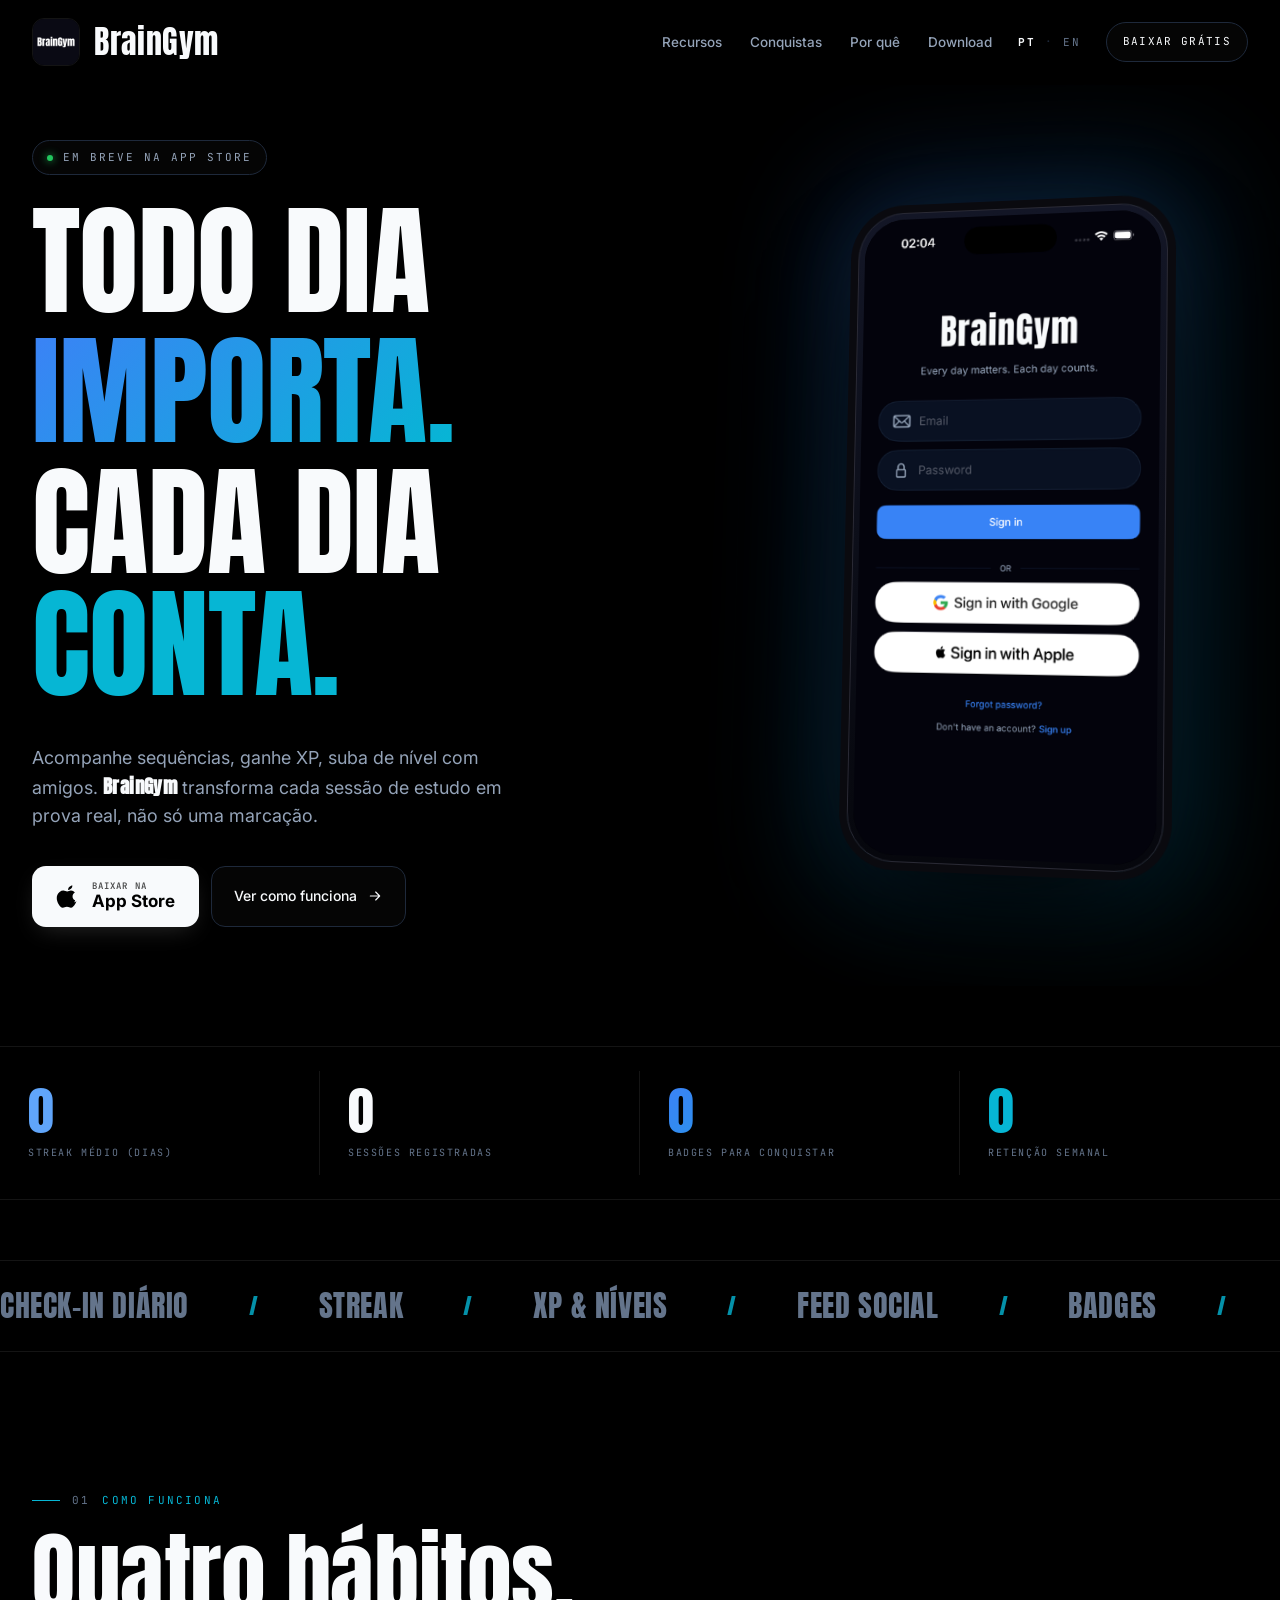
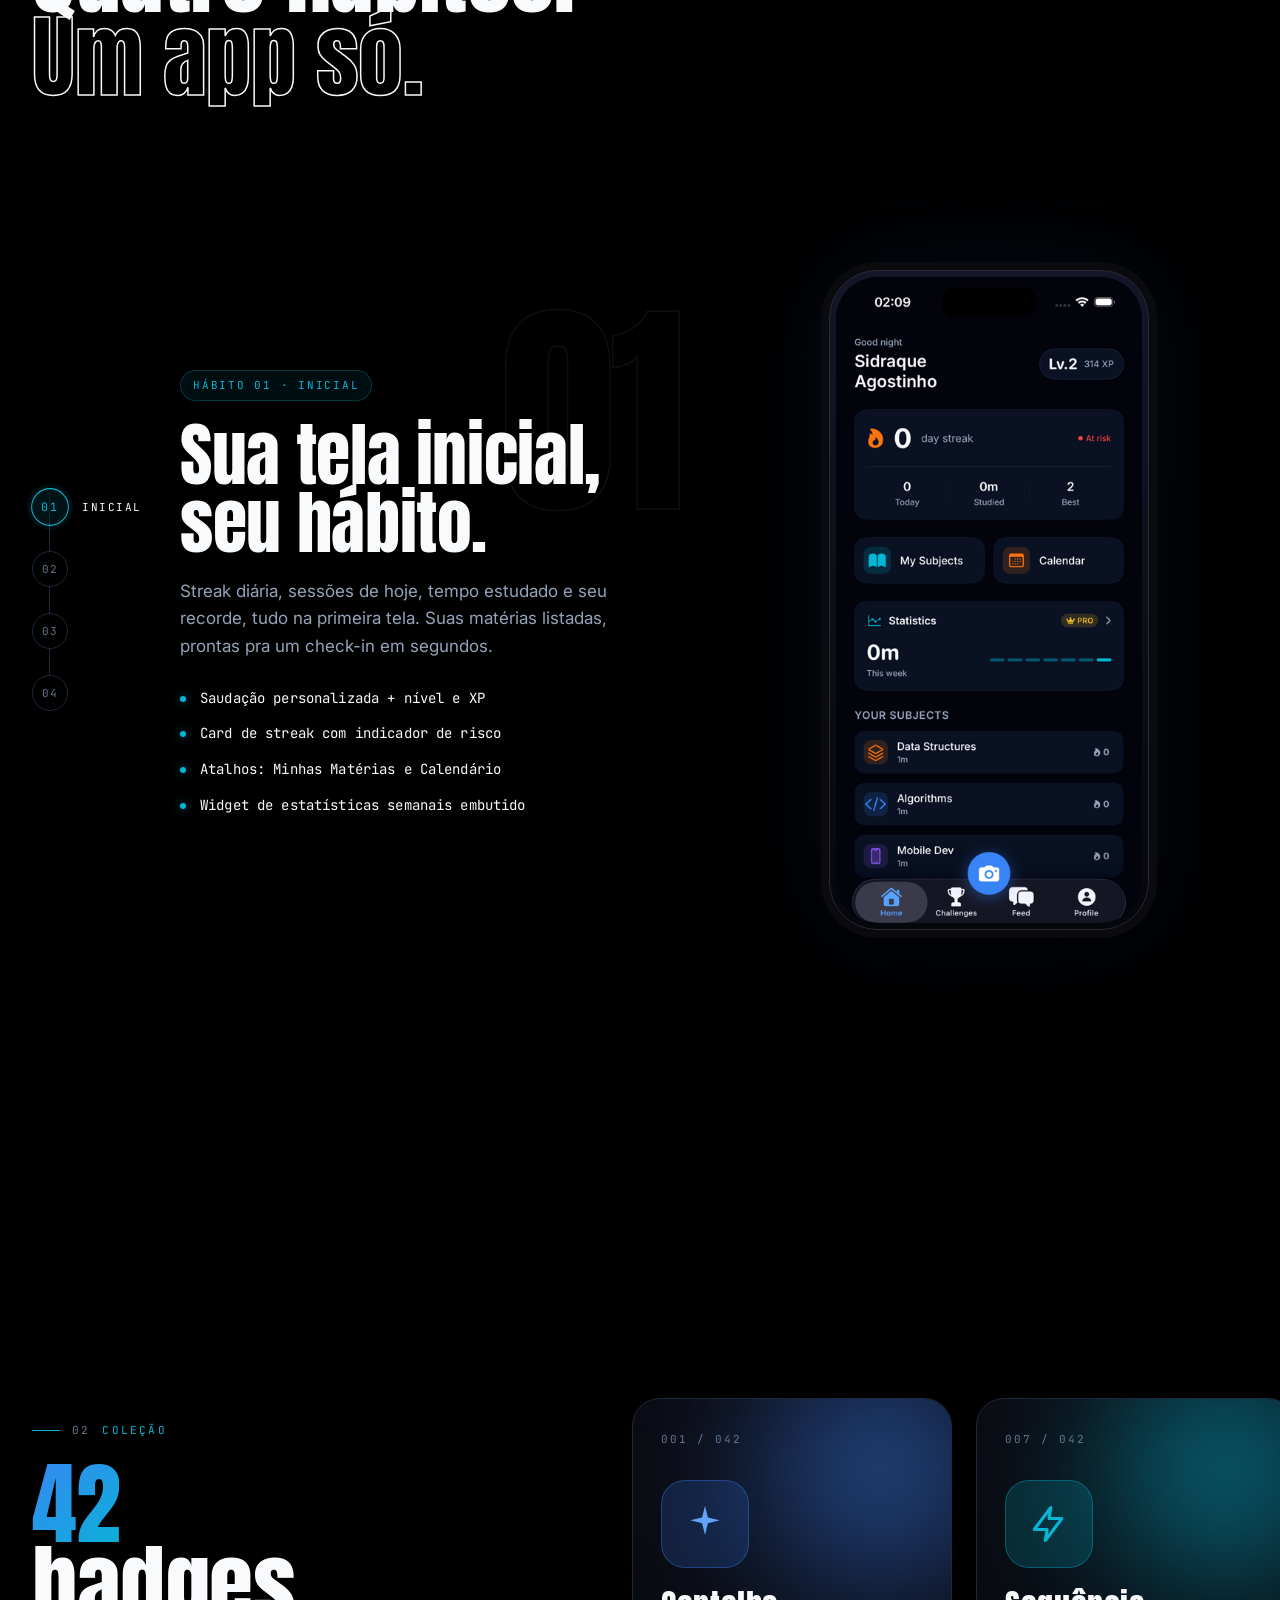
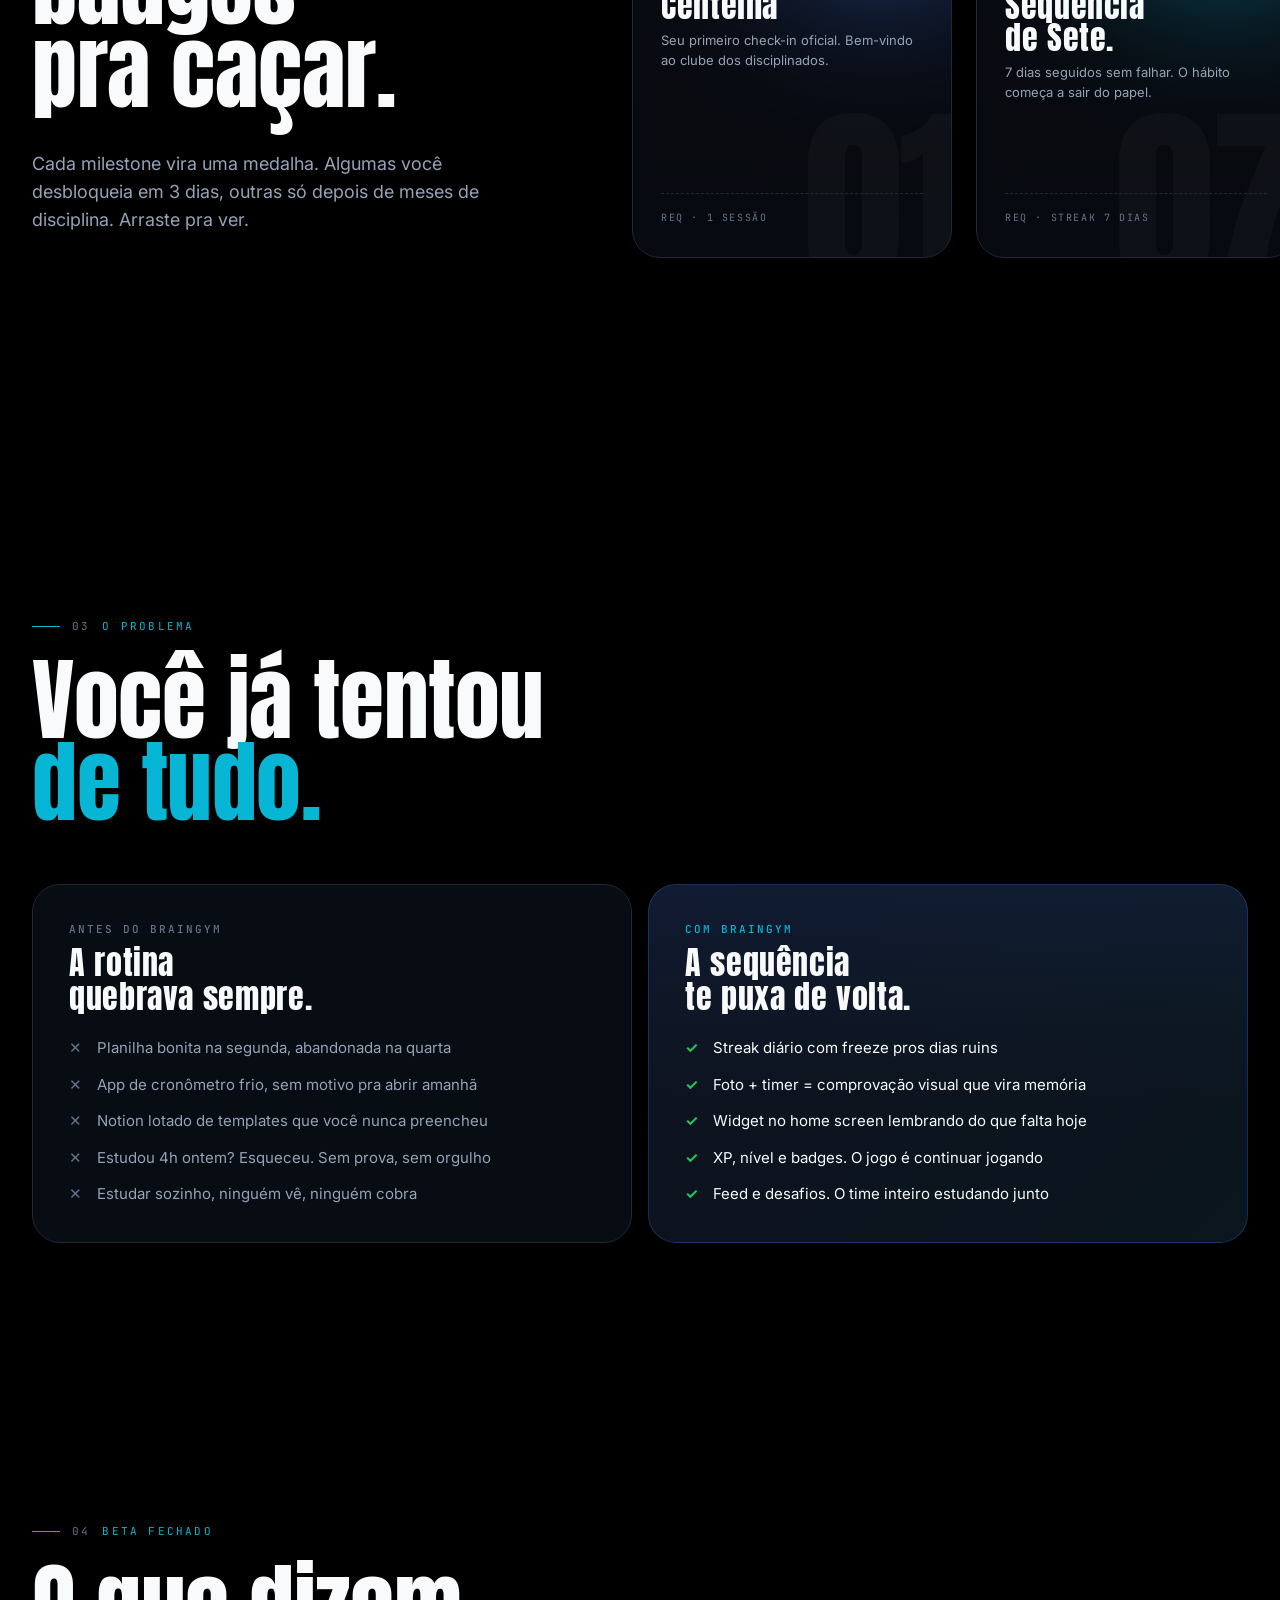
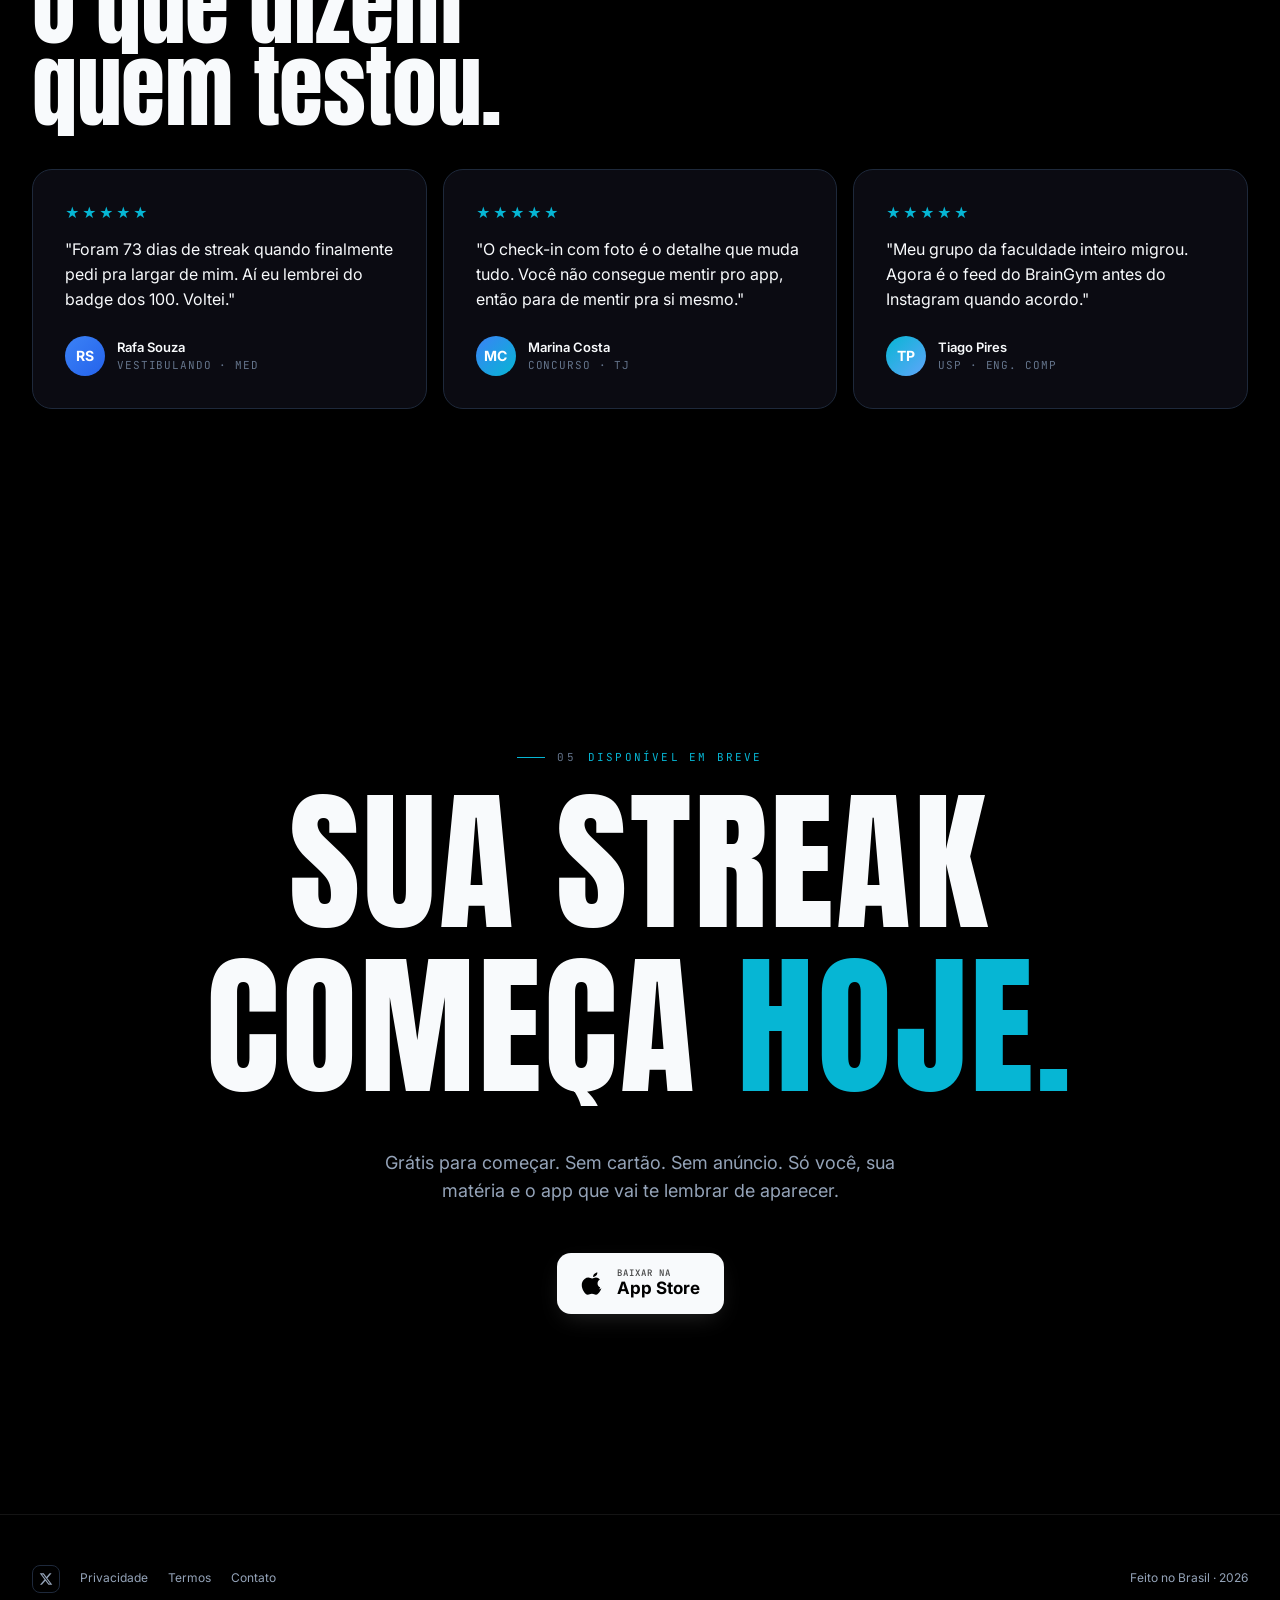
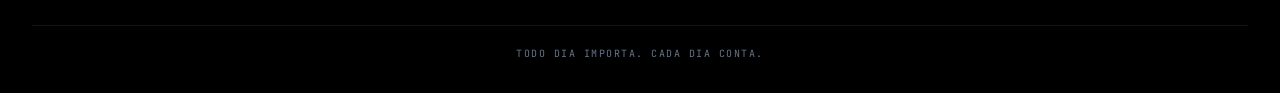
==== index.html @ defb6370 "first commit" ====
<!doctype html>
<html lang="pt-BR">
<head>
  <meta charset="utf-8" />
  <meta name="viewport" content="width=device-width, initial-scale=1, viewport-fit=cover" />
  <meta name="theme-color" content="#000000" />
  <title>BrainGym · Todo dia importa. Cada dia conta.</title>
  <meta name="description" content="Acompanhe sequências, ganhe XP, suba de nível com amigos. Check-in com foto, streaks diárias e badges. Disciplina que vira hábito." />

  <meta property="og:title" content="BrainGym · Todo dia importa. Cada dia conta." />
  <meta property="og:description" content="Acompanhe sequências, ganhe XP, suba de nível com amigos." />
  <meta property="og:type" content="website" />
  <meta property="og:image" content="assets/brand-logo.png" />
  <meta name="twitter:card" content="summary_large_image" />

  <link rel="icon" type="image/png" href="assets/brand-logo.png" />
  <link rel="preconnect" href="https://fonts.googleapis.com" />
  <link rel="preconnect" href="https://fonts.gstatic.com" crossorigin />
  <link href="https://fonts.googleapis.com/css2?family=Anton&family=Inter:wght@400;500;600;700&family=JetBrains+Mono:wght@400;500&display=swap" rel="stylesheet" />
  <link rel="stylesheet" href="styles.css?v=10" />
</head>
<body>
  <div class="scroll-progress" aria-hidden="true"></div>
  <div class="ambient" aria-hidden="true"></div>

  <!-- ============ ICON SPRITE ============ -->
  <svg width="0" height="0" style="position:absolute" aria-hidden="true">
    <defs>
      <symbol id="i-camera" viewBox="0 0 24 24"><path fill="none" stroke="currentColor" stroke-width="1.5" stroke-linecap="round" stroke-linejoin="round" d="M3 8a2 2 0 0 1 2-2h2.5l1.6-2h5.8l1.6 2H19a2 2 0 0 1 2 2v9a2 2 0 0 1-2 2H5a2 2 0 0 1-2-2V8Z"/><circle cx="12" cy="13" r="3.5" fill="none" stroke="currentColor" stroke-width="1.5"/></symbol>
      <symbol id="i-flame" viewBox="0 0 24 24"><path fill="currentColor" d="M13.5 2c.5 2.5 3 4.5 3 8a4.5 4.5 0 0 1-9 0c0-1.5.5-2.7 1.4-3.7.7-.8 1-1.9.4-3 1.9.5 2.7 1.7 2.7 3 .6-1.4 1-3 1.5-4.3z"/><path fill="currentColor" opacity=".55" d="M9 14a3 3 0 0 0 6 0c0-.6-.1-1.1-.3-1.6A6 6 0 0 1 18 16a6 6 0 0 1-12 0c0-1.3.4-2.5 1-3.4.4 1.6 1.7 2.8 3.3 3.2-.7-.5-1.3-1.4-1.3-2.4 0-1.5 1.5-2.5 3-2.5z"/></symbol>
      <symbol id="i-bolt" viewBox="0 0 24 24"><path fill="none" stroke="currentColor" stroke-width="1.7" stroke-linejoin="round" d="m13 3-9 12h7l-1 6 9-12h-7l1-6Z"/></symbol>
      <symbol id="i-medal" viewBox="0 0 24 24"><path fill="none" stroke="currentColor" stroke-width="1.5" stroke-linejoin="round" d="m8 3 4 7 4-7"/><path fill="none" stroke="currentColor" stroke-width="1.5" stroke-linejoin="round" d="M6 3h4l2 4 2-4h4"/><circle cx="12" cy="16" r="5" fill="none" stroke="currentColor" stroke-width="1.5"/></symbol>
      <symbol id="i-chart" viewBox="0 0 24 24"><path fill="none" stroke="currentColor" stroke-width="1.5" stroke-linecap="round" d="M4 20h16M6 16V9m5 7V5m5 11v-9"/></symbol>
      <symbol id="i-users" viewBox="0 0 24 24"><circle cx="9" cy="9" r="3.5" fill="none" stroke="currentColor" stroke-width="1.5"/><path fill="none" stroke="currentColor" stroke-width="1.5" stroke-linecap="round" d="M3 19c.8-3 3.2-4.5 6-4.5s5.2 1.5 6 4.5"/><circle cx="17" cy="7" r="2.5" fill="none" stroke="currentColor" stroke-width="1.5"/><path fill="none" stroke="currentColor" stroke-width="1.5" stroke-linecap="round" d="M16 13c2 0 4 1 5 3"/></symbol>
      <symbol id="i-apple" viewBox="0 0 24 24"><path fill="currentColor" d="M16.4 1.4c0 1.1-.5 2.3-1.2 3.1-.8.9-2.1 1.5-3.1 1.4-.1-1.1.4-2.3 1.1-3 .8-.9 2.2-1.5 3.2-1.5zM20.5 17.3c-.6 1.3-.8 1.8-1.5 3-1 1.5-2.4 3.5-4.1 3.5-1.5 0-1.9-1-4-1-2.1 0-2.5 1-4.1 1-1.7 0-3-1.7-4-3.3-2.7-4.4-3-9.7.8-12.6 1.2-.9 2.5-1.4 3.8-1.4 1.5 0 2.5 1 3.8 1 1.3 0 2-1 3.8-1 1.4 0 2.9.8 3.9 2.1-3.4 1.9-2.9 6.8.2 7.6-.4 1.2-.6 1.7-.9 2.4z"/></symbol>
      <symbol id="i-x" viewBox="0 0 24 24"><path fill="currentColor" d="M18.244 2.25h3.308l-7.227 8.26 8.502 11.24H16.17l-5.214-6.817L4.99 21.75H1.68l7.73-8.835L1.254 2.25H8.08l4.713 6.231zm-1.161 17.52h1.833L7.084 4.126H5.117z"/></symbol>
      <symbol id="i-pause" viewBox="0 0 24 24"><path fill="currentColor" d="M9 4h-3v16h3zm9 0h-3v16h3z"/></symbol>
      <symbol id="i-note" viewBox="0 0 24 24"><path fill="none" stroke="currentColor" stroke-width="1.5" stroke-linejoin="round" stroke-linecap="round" d="M5 4h11l3 3v13H5z"/><path fill="none" stroke="currentColor" stroke-width="1.5" stroke-linecap="round" d="M9 12h6M9 16h6"/></symbol>
      <symbol id="i-signal" viewBox="0 0 14 10"><path fill="currentColor" d="M1 9h2V5H1v4zm4 0h2V3H5v6zm4 0h2V1H9v8z"/></symbol>
      <symbol id="i-wifi" viewBox="0 0 14 10"><path fill="currentColor" d="M7 1C4 1 1 3 0 5c1 2 4 4 7 4s6-2 7-4c-1-2-4-4-7-4z"/></symbol>
      <symbol id="i-battery" viewBox="0 0 22 10"><rect x="0.5" y="0.5" width="18" height="9" rx="2" fill="none" stroke="currentColor" stroke-width="1"/><rect x="2" y="2" width="14" height="6" rx="1" fill="currentColor"/><rect x="19.5" y="3" width="2" height="4" rx="1" fill="currentColor"/></symbol>
      <symbol id="i-target" viewBox="0 0 24 24"><circle cx="12" cy="12" r="9" fill="none" stroke="currentColor" stroke-width="1.7"/><circle cx="12" cy="12" r="5" fill="none" stroke="currentColor" stroke-width="1.7"/><circle cx="12" cy="12" r="1.6" fill="currentColor"/></symbol>
      <symbol id="i-wave" viewBox="0 0 24 24"><path fill="none" stroke="currentColor" stroke-width="1.7" stroke-linecap="round" d="M2 9c2 0 3-2 5-2s3 2 5 2 3-2 5-2 3 2 5 2"/><path fill="none" stroke="currentColor" stroke-width="1.7" stroke-linecap="round" opacity=".6" d="M2 14c2 0 3-2 5-2s3 2 5 2 3-2 5-2 3 2 5 2"/><path fill="none" stroke="currentColor" stroke-width="1.7" stroke-linecap="round" opacity=".3" d="M2 19c2 0 3-2 5-2s3 2 5 2 3-2 5-2 3 2 5 2"/></symbol>
      <symbol id="i-sprout" viewBox="0 0 24 24"><path fill="none" stroke="currentColor" stroke-width="1.7" stroke-linecap="round" stroke-linejoin="round" d="M12 21V11"/><path fill="none" stroke="currentColor" stroke-width="1.7" stroke-linejoin="round" d="M12 11c0-3.5 3-6 6-6 0 3.5-2.5 6-6 6z"/><path fill="none" stroke="currentColor" stroke-width="1.7" stroke-linejoin="round" d="M12 14c0-3-2.5-5-5-5 0 3 2 5 5 5z"/></symbol>
      <symbol id="i-crown" viewBox="0 0 24 24"><path fill="none" stroke="currentColor" stroke-width="1.7" stroke-linejoin="round" d="M3 8l3.5 3L9 5l3 6 3-6 2.5 6L21 8l-2 11H5z"/></symbol>
      <symbol id="i-skull" viewBox="0 0 24 24"><path fill="none" stroke="currentColor" stroke-width="1.7" stroke-linejoin="round" stroke-linecap="round" d="M5 11a7 7 0 0 1 14 0v4l-2 2v3h-3v-2h-4v2H7v-3l-2-2v-4z"/><circle cx="9" cy="12" r="1.4" fill="currentColor"/><circle cx="15" cy="12" r="1.4" fill="currentColor"/></symbol>
      <symbol id="i-spark" viewBox="0 0 24 24"><path fill="currentColor" d="M12 2l1.6 6.4L20 10l-6.4 1.6L12 18l-1.6-6.4L4 10l6.4-1.6z"/></symbol>
      <symbol id="i-clap" viewBox="0 0 24 24"><path fill="none" stroke="currentColor" stroke-width="1.5" stroke-linecap="round" stroke-linejoin="round" d="M9 13V7a1.5 1.5 0 0 1 3 0v5"/><path fill="none" stroke="currentColor" stroke-width="1.5" stroke-linecap="round" stroke-linejoin="round" d="M12 12V5a1.5 1.5 0 0 1 3 0v7"/><path fill="none" stroke="currentColor" stroke-width="1.5" stroke-linecap="round" stroke-linejoin="round" d="M15 12V6a1.5 1.5 0 0 1 3 0v8c0 4-3 7-6 7s-6-2-6-6V9a1.5 1.5 0 0 1 3 0v3"/></symbol>
      <symbol id="i-muscle" viewBox="0 0 24 24"><path fill="none" stroke="currentColor" stroke-width="1.5" stroke-linecap="round" stroke-linejoin="round" d="M4 14c0-3 2-5 5-5h6c2 0 4 1.5 4 4 0 3-2 5-6 5H8a4 4 0 0 1-4-4z"/><path fill="none" stroke="currentColor" stroke-width="1.5" stroke-linecap="round" d="M14 9V6a3 3 0 0 0-6 0v3"/></symbol>
      <symbol id="i-book" viewBox="0 0 24 24"><path fill="none" stroke="currentColor" stroke-width="1.5" stroke-linejoin="round" d="M4 4h7c1.5 0 3 .8 3 2v14c0-1.2-1.5-2-3-2H4z"/><path fill="none" stroke="currentColor" stroke-width="1.5" stroke-linejoin="round" d="M20 4h-7c-1.5 0-3 .8-3 2v14c0-1.2 1.5-2 3-2h7z"/></symbol>
      <symbol id="i-arrow" viewBox="0 0 24 24"><path fill="none" stroke="currentColor" stroke-width="1.7" stroke-linecap="round" stroke-linejoin="round" d="M5 12h14m-6-6 6 6-6 6"/></symbol>
    </defs>
  </svg>

  <!-- ============ NAV ============ -->
  <header class="nav" data-nav>
    <a class="nav__brand" href="#top">
      <img src="assets/brand-logo.png" alt="BrainGym" />
      <span class="wordmark">BrainGym</span>
    </a>
    <nav class="nav__links">
      <a href="#features" data-i18n="nav.features">Recursos</a>
      <a href="#badges" data-i18n="nav.badges">Conquistas</a>
      <a href="#compare" data-i18n="nav.why">Por quê</a>
      <a href="#download" data-i18n="nav.download">Download</a>
    </nav>
    <div class="lang-toggle" role="group" aria-label="Idioma">
      <button type="button" data-lang="pt" class="is-active">PT</button>
      <span aria-hidden="true">·</span>
      <button type="button" data-lang="en">EN</button>
    </div>
    <a class="nav__cta" href="#download" data-i18n="nav.cta">Baixar grátis</a>
  </header>

  <main id="top">
    <!-- ============ HERO ============ -->
    <section class="hero">
      <div class="hero__grid"></div>
      <div class="hero__glow"></div>
      <div class="hero__glow hero__glow--cyan"></div>
      <div class="hero__glow hero__glow--accent"></div>

      <div class="hero__inner">
        <div class="hero__copy">
          <div class="eyebrow fade-up">
            <span class="live-dot"></span>
            <span data-i18n="hero.eyebrow">Em breve na App Store</span>
          </div>

          <h1 class="hero__title wordmark">
            <span class="line"><span data-text data-i18n="hero.title.l1">TODO DIA</span></span>
            <span class="line"><span data-text data-i18n="hero.title.l2"><span class="grad">IMPORTA.</span></span></span>
            <span class="line"><span data-text data-i18n="hero.title.l3">CADA DIA <span class="cyan">CONTA.</span></span></span>
          </h1>

          <p class="hero__tagline fade-up" data-i18n="hero.tagline">
            Acompanhe sequências, ganhe XP, suba de nível com amigos. <strong class="wordmark wordmark--inline">BrainGym</strong> transforma cada sessão de estudo em prova real, não só uma marcação.
          </p>

          <div class="hero__ctas fade-up">
            <a href="#download" class="btn-store">
              <svg class="apple"><use href="#i-apple"/></svg>
              <span class="label"><small data-i18n="hero.cta.small">Baixar na</small><span>App Store</span></span>
            </a>
            <a href="#features" class="btn-ghost">
              <span data-i18n="hero.cta.ghost">Ver como funciona</span>
              <svg width="16" height="16"><use href="#i-arrow"/></svg>
            </a>
          </div>
        </div>

        <div class="hero__visual" aria-hidden="true">
          <div class="hero__phone-wrap">
            <div class="phone phone--real">
              <div class="phone__screen">
                <img src="assets/screens/login.png" alt="BrainGym · tela de boas-vindas com slogan oficial" />
              </div>
            </div>
          </div>
        </div>
      </div>
    </section>

    <div class="hero__stats">
      <div class="stat fade-up">
        <div class="stat-num primary" data-count="287">0</div>
        <div class="stat-label" data-i18n="stat.streak">Streak médio (dias)</div>
      </div>
      <div class="stat fade-up">
        <div class="stat-num" data-count="12000">0</div>
        <div class="stat-label" data-i18n="stat.sessions">Sessões registradas</div>
      </div>
      <div class="stat fade-up">
        <div class="stat-num grad" data-count="42">0</div>
        <div class="stat-label" data-i18n="stat.badges">Badges para conquistar</div>
      </div>
      <div class="stat fade-up">
        <div class="stat-num cyan" data-count="98" data-suffix="%">0</div>
        <div class="stat-label" data-i18n="stat.retention">Retenção semanal</div>
      </div>
    </div>

    <!-- ============ MARQUEE ============ -->
    <div class="marquee" aria-hidden="true">
      <div class="marquee__track" id="marquee">
        <div class="marquee__item wordmark" data-i18n="marquee">CHECK-IN DIÁRIO <span class="sep">/</span> STREAK <span class="sep">/</span> XP &amp; NÍVEIS <span class="sep">/</span> FEED SOCIAL <span class="sep">/</span> BADGES <span class="sep">/</span> WIDGETS <span class="sep">/</span> CHECK-IN DIÁRIO <span class="sep">/</span> STREAK <span class="sep">/</span></div>
        <div class="marquee__item wordmark" data-i18n="marquee">CHECK-IN DIÁRIO <span class="sep">/</span> STREAK <span class="sep">/</span> XP &amp; NÍVEIS <span class="sep">/</span> FEED SOCIAL <span class="sep">/</span> BADGES <span class="sep">/</span> WIDGETS <span class="sep">/</span> CHECK-IN DIÁRIO <span class="sep">/</span> STREAK <span class="sep">/</span></div>
      </div>
    </div>

    <!-- ============ FEATURES (PINNED) ============ -->
    <section class="section pinned" id="features">
      <div class="section__eyebrow"><span class="num">01</span> <span data-i18n="features.eyebrow">Como funciona</span></div>
      <h2 class="section__title wordmark" data-i18n="features.title">
        Quatro hábitos.<br>
        <span class="outline">Um app só.</span>
      </h2>

      <div class="pinned__wrap" id="pinnedWrap">

        <!-- RAIL: vertical progress nav (clickable) -->
        <nav class="pinned__rail" id="pinnedRail" aria-label="Navegação dos hábitos">
          <button type="button" class="pinned__rail-item is-active" data-target="0">
            <span class="num">01</span>
            <span class="label" data-i18n="rail.01">Inicial</span>
          </button>
          <button type="button" class="pinned__rail-item" data-target="1">
            <span class="num">02</span>
            <span class="label" data-i18n="rail.02">Desafios</span>
          </button>
          <button type="button" class="pinned__rail-item" data-target="2">
            <span class="num">03</span>
            <span class="label" data-i18n="rail.03">Feed</span>
          </button>
          <button type="button" class="pinned__rail-item" data-target="3">
            <span class="num">04</span>
            <span class="label" data-i18n="rail.04">Stats</span>
          </button>
        </nav>

        <!-- COPY -->
        <div class="pinned__copy" id="pinnedCopy">
          <div class="pinned__feat is-active" data-idx="0">
            <div class="pinned__bignum wordmark" aria-hidden="true">01</div>
            <div class="pinned__pill" data-i18n="feat.01.pill">Hábito 01 · Inicial</div>
            <h3 class="pinned__title wordmark" data-i18n="feat.01.title">Sua tela inicial,<br>seu hábito.</h3>
            <p class="pinned__desc" data-i18n="feat.01.desc">Streak diária, sessões de hoje, tempo estudado e seu recorde, tudo na primeira tela. Suas matérias listadas, prontas pra um check-in em segundos.</p>
            <ul class="pinned__list">
              <li data-i18n="feat.01.b1">Saudação personalizada + nível e XP</li>
              <li data-i18n="feat.01.b2">Card de streak com indicador de risco</li>
              <li data-i18n="feat.01.b3">Atalhos: Minhas Matérias e Calendário</li>
              <li data-i18n="feat.01.b4">Widget de estatísticas semanais embutido</li>
            </ul>
          </div>

          <div class="pinned__feat" data-idx="1">
            <div class="pinned__bignum wordmark" aria-hidden="true">02</div>
            <div class="pinned__pill" data-i18n="feat.02.pill">Hábito 02 · Desafios</div>
            <h3 class="pinned__title wordmark" data-i18n="feat.02.title">Desafios<br>em grupo.</h3>
            <p class="pinned__desc" data-i18n="feat.02.desc">Crie um desafio, escolha matérias, define datas e modo de ranking. Convide amigos e veja quem aparece. Disciplina vira competição saudável.</p>
            <ul class="pinned__list">
              <li data-i18n="feat.02.b1">Período personalizado: semana, mês, sprint</li>
              <li data-i18n="feat.02.b2">Ranking por check-ins, tempo ou XP</li>
              <li data-i18n="feat.02.b3">Meta semanal por participante</li>
              <li data-i18n="feat.02.b4">Acompanhamento ao vivo do leaderboard</li>
            </ul>
          </div>

          <div class="pinned__feat" data-idx="2">
            <div class="pinned__bignum wordmark" aria-hidden="true">03</div>
            <div class="pinned__pill" data-i18n="feat.03.pill">Hábito 03 · Feed</div>
            <h3 class="pinned__title wordmark" data-i18n="feat.03.title">Feed que<br>te puxa pra cima.</h3>
            <p class="pinned__desc" data-i18n="feat.03.desc">Cada sessão dos amigos vira um post. Reaja, comente, comemore. Ver outras pessoas estudando é o empurrão que faltava pra você abrir o app de novo.</p>
            <ul class="pinned__list">
              <li data-i18n="feat.03.b1">Timeline cronológica de check-ins</li>
              <li data-i18n="feat.03.b2">Reações rápidas em cada post</li>
              <li data-i18n="feat.03.b3">Foto de prova + matéria + tempo de sessão</li>
              <li data-i18n="feat.03.b4">Filtros: hoje, amigos, todos</li>
            </ul>
          </div>

          <div class="pinned__feat" data-idx="3">
            <div class="pinned__bignum wordmark" aria-hidden="true">04</div>
            <div class="pinned__pill" data-i18n="feat.04.pill">Hábito 04 · Stats</div>
            <h3 class="pinned__title wordmark" data-i18n="feat.04.title">Stats que<br>importam.</h3>
            <p class="pinned__desc" data-i18n="feat.04.desc">Total de sessões, tempo acumulado, sessão média e melhor streak. Atividade semanal em barras, breakdown por matéria, evolução mensal. Dados honestos pra ajustar a rota.</p>
            <ul class="pinned__list">
              <li data-i18n="feat.04.b1">4 cards de métrica no topo</li>
              <li data-i18n="feat.04.b2">Atividade semanal navegável</li>
              <li data-i18n="feat.04.b3">Breakdown por matéria com %</li>
              <li data-i18n="feat.04.b4">Tendência mensal com gráfico de linha</li>
            </ul>
          </div>
        </div>

        <!-- PHONES -->
        <div class="phone-stack" id="phoneStack">

          <!-- 1: STREAK / HOME (real screenshot) -->
          <div class="phone phone--abs phone--real is-active" data-idx="0">
            <div class="phone__screen">
              <img src="assets/screens/home.png" alt="BrainGym · tela inicial com streak e matérias" />
            </div>
          </div>

          <!-- 2: CHALLENGES (real screenshot) -->
          <div class="phone phone--abs phone--real" data-idx="1">
            <div class="phone__screen">
              <img src="assets/screens/challenges.png" alt="BrainGym · criação de desafio em grupo" />
            </div>
          </div>

          <!-- 3: FEED (real screenshot) -->
          <div class="phone phone--abs phone--real" data-idx="2">
            <div class="phone__screen">
              <img src="assets/screens/feed.png" alt="BrainGym · feed social com check-ins dos amigos" />
            </div>
          </div>

          <!-- 4: STATS (real screenshot) -->
          <div class="phone phone--abs phone--real" data-idx="3">
            <div class="phone__screen">
              <img src="assets/screens/stats.png" alt="BrainGym · estatísticas com atividade semanal e breakdown" />
            </div>
          </div>

        </div>
      </div>
    </section>

    <!-- ============ HORIZONTAL: BADGES ============ -->
    <section class="badges" id="badges">
      <div class="badges__track" id="badgesTrack">

        <div class="badges__intro">
          <div class="section__eyebrow"><span class="num">02</span> <span data-i18n="badges.eyebrow">Coleção</span></div>
          <h2 class="section__title wordmark" data-i18n="badges.title">
            <span class="grad">42</span><br>
            badges<br>
            pra caçar.
          </h2>
          <p data-i18n="badges.intro">Cada milestone vira uma medalha. Algumas você desbloqueia em 3 dias, outras só depois de meses de disciplina. Arraste pra ver.</p>
        </div>

        <div class="badge">
          <div class="glow" style="background:#3B82F6;"></div>
          <div class="watermark">01</div>
          <div class="num">001 / 042</div>
          <div class="icon icon--blue"><svg><use href="#i-spark"/></svg></div>
          <div class="name wordmark" data-i18n="badge.01.name">Centelha</div>
          <div class="desc" data-i18n="badge.01.desc">Seu primeiro check-in oficial. Bem-vindo ao clube dos disciplinados.</div>
          <div class="req" data-i18n="badge.01.req">REQ · 1 sessão</div>
        </div>

        <div class="badge">
          <div class="glow" style="background:#06B6D4;"></div>
          <div class="watermark">07</div>
          <div class="num">007 / 042</div>
          <div class="icon icon--cyan"><svg><use href="#i-bolt"/></svg></div>
          <div class="name wordmark" data-i18n="badge.02.name">Sequência<br>de Sete.</div>
          <div class="desc" data-i18n="badge.02.desc">7 dias seguidos sem falhar. O hábito começa a sair do papel.</div>
          <div class="req" data-i18n="badge.02.req">REQ · streak 7 dias</div>
        </div>

        <div class="badge">
          <div class="glow" style="background:#3B82F6;"></div>
          <div class="watermark">12</div>
          <div class="num">012 / 042</div>
          <div class="icon icon--blue"><svg><use href="#i-target"/></svg></div>
          <div class="name wordmark" data-i18n="badge.03.name">Mira<br>Cirúrgica</div>
          <div class="desc" data-i18n="badge.03.desc">100h numa única matéria. Você não está mais aprendendo, está dominando.</div>
          <div class="req" data-i18n="badge.03.req">REQ · 100h por matéria</div>
        </div>

        <div class="badge">
          <div class="glow" style="background:#06B6D4;"></div>
          <div class="watermark">18</div>
          <div class="num">018 / 042</div>
          <div class="icon icon--cyan"><svg><use href="#i-wave"/></svg></div>
          <div class="name wordmark" data-i18n="badge.04.name">Maré<br>Cheia</div>
          <div class="desc" data-i18n="badge.04.desc">30 dias seguidos. Estudar virou tão automático quanto escovar os dentes.</div>
          <div class="req" data-i18n="badge.04.req">REQ · streak 30 dias</div>
        </div>

        <div class="badge">
          <div class="glow" style="background:#2563EB;"></div>
          <div class="watermark">25</div>
          <div class="num">025 / 042</div>
          <div class="icon icon--blue-dark"><svg><use href="#i-sprout"/></svg></div>
          <div class="name wordmark" data-i18n="badge.05.name">Jardim<br>Próprio</div>
          <div class="desc" data-i18n="badge.05.desc">5 matérias diferentes com streak ativo simultâneo. Polimata em formação.</div>
          <div class="req" data-i18n="badge.05.req">REQ · 5 streaks ativos</div>
        </div>

        <div class="badge">
          <div class="glow" style="background:#3B82F6;"></div>
          <div class="watermark">36</div>
          <div class="num">036 / 042</div>
          <div class="icon icon--brand"><svg><use href="#i-skull"/></svg></div>
          <div class="name wordmark" data-i18n="badge.06.name">Sem<br>Misericórdia</div>
          <div class="desc" data-i18n="badge.06.desc">100 dias seguidos. Você não estuda mais, você é estudo.</div>
          <div class="req" data-i18n="badge.06.req">REQ · streak 100 dias</div>
        </div>

        <div class="badge">
          <div class="glow" style="background:#06B6D4;"></div>
          <div class="watermark">42</div>
          <div class="num">042 / 042</div>
          <div class="icon icon--brand"><svg><use href="#i-crown"/></svg></div>
          <div class="name wordmark" data-i18n="badge.07.name">A<br>Lenda</div>
          <div class="desc" data-i18n="badge.07.desc">365 dias. Um ano inteiro de check-ins. Aqui não é mais sobre app, é sobre quem você virou.</div>
          <div class="req" data-i18n="badge.07.req">REQ · streak 365 dias</div>
        </div>

        <div style="flex:0 0 auto;width:80px;"></div>
      </div>
    </section>

    <!-- ============ COMPARISON ============ -->
    <section class="compare" id="compare">
      <div class="section__eyebrow"><span class="num">03</span> <span data-i18n="compare.eyebrow">O problema</span></div>
      <h2 class="section__title wordmark" data-i18n="compare.title">
        Você já tentou<br>
        <span class="accent">de tudo.</span>
      </h2>

      <div class="compare__grid">
        <div class="compare__col compare__col--before">
          <h3 data-i18n="compare.before.label">Antes do BrainGym</h3>
          <h4 class="wordmark" data-i18n="compare.before.title">A rotina<br>quebrava sempre.</h4>
          <ul class="compare__list">
            <li data-i18n="compare.before.b1">Planilha bonita na segunda, abandonada na quarta</li>
            <li data-i18n="compare.before.b2">App de cronômetro frio, sem motivo pra abrir amanhã</li>
            <li data-i18n="compare.before.b3">Notion lotado de templates que você nunca preencheu</li>
            <li data-i18n="compare.before.b4">Estudou 4h ontem? Esqueceu. Sem prova, sem orgulho</li>
            <li data-i18n="compare.before.b5">Estudar sozinho, ninguém vê, ninguém cobra</li>
          </ul>
        </div>
        <div class="compare__col compare__col--after">
          <h3 data-i18n="compare.after.label">Com BrainGym</h3>
          <h4 class="wordmark" data-i18n="compare.after.title">A sequência<br>te puxa de volta.</h4>
          <ul class="compare__list">
            <li data-i18n="compare.after.b1">Streak diário com freeze pros dias ruins</li>
            <li data-i18n="compare.after.b2">Foto + timer = comprovação visual que vira memória</li>
            <li data-i18n="compare.after.b3">Widget no home screen lembrando do que falta hoje</li>
            <li data-i18n="compare.after.b4">XP, nível e badges. O jogo é continuar jogando</li>
            <li data-i18n="compare.after.b5">Feed e desafios. O time inteiro estudando junto</li>
          </ul>
        </div>
      </div>
    </section>

    <!-- ============ QUOTES ============ -->
    <section class="quotes">
      <div class="section__eyebrow"><span class="num">04</span> <span data-i18n="quotes.eyebrow">Beta fechado</span></div>
      <h2 class="section__title wordmark" data-i18n="quotes.title">
        O que dizem<br>
        quem testou.
      </h2>

      <div class="quotes__grid">
        <article class="quote">
          <div class="stars">★★★★★</div>
          <p data-i18n="quote.01.text">"Foram 73 dias de streak quando finalmente pedi pra largar de mim. Aí eu lembrei do badge dos 100. Voltei."</p>
          <div class="author">
            <div class="avatar" style="background:linear-gradient(135deg,#3B82F6,#2563EB);">RS</div>
            <div>
              <div class="name">Rafa Souza</div>
              <div class="role" data-i18n="quote.01.role">Vestibulando · MED</div>
            </div>
          </div>
        </article>
        <article class="quote">
          <div class="stars">★★★★★</div>
          <p data-i18n="quote.02.text">"O check-in com foto é o detalhe que muda tudo. Você não consegue mentir pro app, então para de mentir pra si mesmo."</p>
          <div class="author">
            <div class="avatar" style="background:linear-gradient(135deg,#3B82F6,#06B6D4);">MC</div>
            <div>
              <div class="name">Marina Costa</div>
              <div class="role" data-i18n="quote.02.role">Concurso · TJ</div>
            </div>
          </div>
        </article>
        <article class="quote">
          <div class="stars">★★★★★</div>
          <p data-i18n="quote.03.text">"Meu grupo da faculdade inteiro migrou. Agora é o feed do BrainGym antes do Instagram quando acordo."</p>
          <div class="author">
            <div class="avatar" style="background:linear-gradient(135deg,#06B6D4,#60A5FA);">TP</div>
            <div>
              <div class="name">Tiago Pires</div>
              <div class="role" data-i18n="quote.03.role">USP · Eng. Comp</div>
            </div>
          </div>
        </article>
      </div>
    </section>

    <!-- ============ CTA ============ -->
    <section class="cta" id="download">
      <div class="cta__bg"></div>
      <div class="cta__inner">
        <div class="section__eyebrow" style="justify-content:center;">
          <span class="num">05</span> <span data-i18n="cta.eyebrow">Disponível em breve</span>
        </div>
        <h2 class="cta__title wordmark">
          <span class="line"><span data-text data-i18n="cta.title.l1">SUA STREAK</span></span>
          <span class="line"><span data-text data-i18n="cta.title.l2">COMEÇA <span class="accent">HOJE.</span></span></span>
        </h2>
        <p class="cta__sub" data-i18n="cta.sub">Grátis para começar. Sem cartão. Sem anúncio. Só você, sua matéria e o app que vai te lembrar de aparecer.</p>
        <div style="display:flex;gap:12px;justify-content:center;flex-wrap:wrap;">
          <a href="#" class="btn-store">
            <svg class="apple"><use href="#i-apple"/></svg>
            <span class="label"><small data-i18n="hero.cta.small">Baixar na</small><span>App Store</span></span>
          </a>
        </div>
      </div>
    </section>
  </main>

  <!-- ============ FOOTER ============ -->
  <footer class="footer">
    <div class="footer__meta">
      <div class="footer__links">
        <a href="https://x.com/braingymapp" target="_blank" rel="noopener" aria-label="BrainGym no X" class="footer__social">
          <svg width="14" height="14"><use href="#i-x"/></svg>
        </a>
        <a href="privacy.html" data-i18n="footer.privacy">Privacidade</a>
        <a href="terms.html" data-i18n="footer.terms">Termos</a>
        <a href="mailto:orbitatech.adm@outlook.com" data-i18n="footer.contact">Contato</a>
      </div>
      <div><span data-i18n="footer.made">Feito no Brasil</span> · <span id="year"></span></div>
    </div>
    <div class="footer__bottom">
      <span data-i18n="footer.tagline">Todo dia importa. Cada dia conta.</span>
    </div>
  </footer>

  <script src="assets/vendor/gsap.min.js" defer></script>
  <script src="assets/vendor/ScrollTrigger.min.js" defer></script>
  <script src="assets/vendor/lenis.min.js" defer></script>
  <script src="script.js?v=10" defer></script>
</body>
</html>
---- styles.css ----
/* ============================================================
   BrainGym — Landing
   Tokens espelham o app (Core/Theme/AppColors.swift) para que
   site e iOS app sejam visualmente consistentes.
   ============================================================ */
:root {
  /* === App tokens (match AppColors.swift) === */
  --bg: #000000;             /* preto puro (pedido do usuário) */
  --surface: #0B0B12;        /* surface ligeiramente lift do preto puro */
  --surface-2: #1E293B;      /* AppColors.surfaceLight */
  --border: rgba(255,255,255,0.08);
  --border-strong: #1E293B;  /* AppColors.border */
  --border-bright: rgba(255,255,255,0.24);

  --primary: #3B82F6;        /* AppColors.primary */
  --primary-light: #60A5FA;  /* AppColors.primaryLight */
  --primary-dark: #2563EB;   /* AppColors.primaryDark */
  --accent: #06B6D4;         /* AppColors.accent (cyan) */

  --text: #F8FAFC;           /* AppColors.text */
  --subtext: #94A3B8;        /* AppColors.subtext */
  --muted: #64748B;

  --success: #22C55E;        /* AppColors.success — usado p/ status "ativo" */

  /* Brand gradients (apenas blue → cyan) */
  --grad-brand: linear-gradient(135deg, #3B82F6 0%, #06B6D4 100%);
  --grad-brand-soft: linear-gradient(135deg, rgba(59,130,246,0.85) 0%, rgba(6,182,212,0.85) 100%);
  --grad-mesh: radial-gradient(ellipse 60% 60% at 80% 0%, rgba(6,182,212,0.20), transparent 60%),
               radial-gradient(ellipse 50% 50% at 10% 30%, rgba(59,130,246,0.22), transparent 60%),
               radial-gradient(ellipse 40% 40% at 50% 100%, rgba(6,182,212,0.10), transparent 60%);

  --display: 'Anton', 'Helvetica Neue', sans-serif;
  --body: 'Inter', system-ui, -apple-system, Segoe UI, Roboto, sans-serif;
  --mono: 'JetBrains Mono', ui-monospace, SFMono-Regular, Menlo, monospace;

  --container: 1320px;
  --ease: cubic-bezier(.2, .7, .2, 1);
  --ease-spring: cubic-bezier(.16, 1, .3, 1);

  --radius: 14px;
  --radius-lg: 20px;
  --radius-xl: 28px;
}

*, *::before, *::after { box-sizing: border-box; }

html, body {
  margin: 0; padding: 0;
  background: var(--bg);
  color: var(--text);
  font-family: var(--body);
  font-size: 16px;
  line-height: 1.55;
  -webkit-font-smoothing: antialiased;
  text-rendering: optimizeLegibility;
}
html { scroll-behavior: auto; }
body { overflow-x: hidden; }

/* ============================================================
   Lenis smooth-scroll baseline (applied when JS attaches Lenis)
   ============================================================ */
html.lenis, html.lenis body { height: auto; }
html.lenis.lenis-smooth { scroll-behavior: auto !important; }
html.lenis.lenis-smooth [data-lenis-prevent] { overscroll-behavior: contain; }
html.lenis.lenis-stopped { overflow: hidden; }
html.lenis.lenis-smooth iframe { pointer-events: none; }

a { color: inherit; text-decoration: none; }
img, svg { display: block; max-width: 100%; }
::selection { background: var(--accent); color: #000; }

/* ============================================================
   TYPOGRAPHY PRIMITIVES
   ============================================================ */
.wordmark {
  font-family: var(--display);
  font-weight: 400;
  letter-spacing: 0.02em;
  text-transform: none;
}
.wordmark--inline { font-size: 1.05em; }
.grad {
  background: var(--grad-brand);
  -webkit-background-clip: text; background-clip: text;
  color: transparent;
}
.grad-fire {
  background: var(--grad-fire);
  -webkit-background-clip: text; background-clip: text;
  color: transparent;
}
.outline {
  -webkit-text-stroke: 1.5px var(--text);
  color: transparent;
}
.cyan { color: var(--accent); }
.green { color: var(--success); }

/* ============================================================
   SCROLL PROGRESS
   ============================================================ */
.scroll-progress {
  position: fixed;
  top: 0; left: 0;
  height: 2px;
  width: 100%;
  transform-origin: 0 50%;
  transform: scaleX(var(--p, 0));
  background: var(--grad-brand);
  z-index: 100;
  pointer-events: none;
  will-change: transform;
}

/* Ambient layer: explicitly disabled — site fica em preto sólido. */
.ambient { display: none; }

/* ============================================================
   NAV
   ============================================================ */
.nav, main, .footer { position: relative; z-index: 2; }

.nav {
  position: fixed; top: 0; left: 0; right: 0;
  display: flex; align-items: center; gap: 24px;
  padding: 18px 32px;
  z-index: 50;
  transition: background .25s var(--ease), border-color .25s, backdrop-filter .25s, padding .25s;
  border-bottom: 1px solid transparent;
  background: rgba(0,0,0,0.5);
  backdrop-filter: blur(14px) saturate(140%);
  -webkit-backdrop-filter: blur(14px) saturate(140%);
}
.nav.is-scrolled {
  background: rgba(0,0,0,0.85);
  border-bottom-color: var(--border);
  padding: 14px 32px;
}
.nav__brand { display: flex; align-items: center; gap: 14px; }
.nav__brand img {
  width: 48px; height: 48px; border-radius: 12px;
  border: 1px solid rgba(255,255,255,0.08);
}
.nav__brand .wordmark { font-size: 32px; line-height: 1; }
.nav.is-scrolled .nav__brand img { width: 40px; height: 40px; border-radius: 10px; }
.nav.is-scrolled .nav__brand .wordmark { font-size: 26px; }
.nav__brand img,
.nav__brand .wordmark { transition: width .25s var(--ease), height .25s var(--ease), font-size .25s var(--ease); }
.nav__brand .dot {
  width: 8px; height: 8px; border-radius: 50%;
  background: var(--accent);
  box-shadow: 0 0 14px var(--accent);
  animation: pulse 1.8s ease-in-out infinite;
}
.nav__links {
  display: flex; gap: 28px; margin-left: auto;
  color: var(--subtext); font-size: 13.5px; font-weight: 500;
}
.nav__links a { transition: color .2s; }
.nav__links a:hover { color: var(--text); }
.nav__cta {
  font-family: var(--mono);
  font-size: 11px;
  text-transform: uppercase;
  letter-spacing: 0.12em;
  padding: 10px 16px;
  border: 1px solid var(--border-strong);
  border-radius: 999px;
  color: var(--text);
  transition: all 0.2s var(--ease);
  background: rgba(255,255,255,0.02);
}
.nav__cta:hover {
  border-color: transparent;
  background: var(--text);
  color: #000;
}

/* Language toggle (PT · EN) */
.lang-toggle {
  display: inline-flex; align-items: center; gap: 8px;
  font-family: var(--mono);
  font-size: 11px;
  letter-spacing: 0.12em;
  color: var(--muted);
}
.lang-toggle span { color: var(--surface-2); }
.lang-toggle button {
  appearance: none; background: transparent; border: 0;
  padding: 4px 2px;
  color: var(--muted);
  font-family: inherit; font-size: inherit; letter-spacing: inherit;
  cursor: pointer;
  text-transform: uppercase;
  transition: color .2s var(--ease);
}
.lang-toggle button:hover { color: var(--text); }
.lang-toggle button.is-active { color: var(--text); font-weight: 700; }

@keyframes pulse {
  0%, 100% { transform: scale(1); opacity: 1; }
  50% { transform: scale(1.4); opacity: 0.6; }
}

/* ============================================================
   BUTTONS
   ============================================================ */
.btn-store {
  display: inline-flex; align-items: center; gap: 12px;
  padding: 16px 24px;
  background: var(--text);
  color: #000;
  border-radius: var(--radius);
  font-weight: 600;
  transition: transform 0.2s var(--ease), box-shadow .2s var(--ease);
  box-shadow: 0 8px 24px -8px rgba(255,255,255,0.18);
}
.btn-store:hover {
  transform: translateY(-2px);
  box-shadow: 0 16px 32px -8px rgba(255,255,255,0.32);
}
.btn-store .apple { width: 24px; height: 24px; }
.btn-store .label {
  display: flex; flex-direction: column; align-items: flex-start;
  line-height: 1.1;
}
.btn-store .label small {
  font-family: var(--mono); font-size: 9px;
  text-transform: uppercase; letter-spacing: 0.12em; opacity: 0.7;
}
.btn-store .label span { font-size: 17px; font-weight: 700; }

.btn-ghost {
  display: inline-flex; align-items: center; gap: 10px;
  padding: 16px 22px;
  border: 1px solid var(--border-strong);
  border-radius: var(--radius);
  color: var(--text);
  font-weight: 500;
  font-size: 14px;
  transition: border-color 0.2s ease, background .2s ease, transform .2s var(--ease);
  background: rgba(255,255,255,0.02);
}
.btn-ghost:hover {
  border-color: var(--primary-light);
  background: rgba(96,165,250,0.06);
  transform: translateY(-2px);
}

/* ============================================================
   HERO
   ============================================================ */
.hero {
  min-height: 100vh;
  position: relative;
  display: flex; flex-direction: column; justify-content: center;
  padding: 140px 32px 60px;
  overflow: hidden;
}
/* Background é preto puro — nenhum glow ou grid atmosférico no hero. */
.hero__grid,
.hero__glow,
.hero__glow--cyan,
.hero__glow--accent { display: none; }

.hero__inner {
  position: relative;
  max-width: var(--container);
  margin: 0 auto;
  width: 100%;
  display: grid;
  grid-template-columns: 1.35fr 1fr;
  gap: 80px;
  align-items: center;
}

.eyebrow {
  display: inline-flex; align-items: center; gap: 10px;
  font-family: var(--mono);
  font-size: 11px;
  text-transform: uppercase;
  letter-spacing: 0.18em;
  color: var(--subtext);
  padding: 8px 14px;
  border: 1px solid var(--border-strong);
  border-radius: 999px;
  margin-bottom: 28px;
  background: rgba(255,255,255,0.02);
}
.eyebrow .live-dot {
  width: 6px; height: 6px; border-radius: 50%;
  background: var(--success);
  box-shadow: 0 0 8px var(--success);
}

.hero__title {
  font-family: var(--display);
  font-weight: 400;
  font-size: clamp(56px, 9.5vw, 144px);
  line-height: 0.86;
  letter-spacing: -0.005em;
  margin: 0 0 28px;
  text-transform: none;
}
.hero__title .line { display: block; overflow: hidden; padding-bottom: 0.12em; margin-bottom: -0.05em; }
.hero__title .line span { display: inline-block; }

.hero__tagline {
  font-size: clamp(15px, 1.4vw, 18px);
  color: var(--subtext);
  max-width: 480px;
  line-height: 1.55;
  margin: 0 0 36px;
}
.hero__tagline strong { color: var(--text); font-weight: 600; }

.hero__ctas { display: flex; gap: 12px; flex-wrap: wrap; }

/* Hero — phone mockup floating beside the title */
.hero__visual {
  position: relative;
  display: flex; align-items: center; justify-content: center;
  perspective: 1600px;
  min-height: 620px;
}
.hero__phone-wrap {
  position: relative;
  transform: rotateY(-12deg) rotateX(4deg);
  transition: transform .6s var(--ease-spring);
  will-change: transform;
}
.hero__phone-wrap::before {
  content: '';
  position: absolute;
  inset: -40px;
  background: var(--grad-brand);
  border-radius: 60px;
  opacity: 0.18;
  filter: blur(60px);
  z-index: -1;
}

/* Stats strip below hero */
.hero__stats {
  margin: 60px auto 0;
  max-width: var(--container);
  display: grid;
  grid-template-columns: repeat(4, 1fr);
  gap: 0;
  border-top: 1px solid var(--border);
  border-bottom: 1px solid var(--border);
  padding: 24px 0;
  position: relative;
  z-index: 2;
}
.stat {
  padding: 14px 28px;
  border-right: 1px solid var(--border);
}
.stat:last-child { border-right: none; }
.stat-num {
  font-family: var(--display);
  font-size: clamp(34px, 4.6vw, 52px);
  line-height: 1;
  color: var(--text);
  font-feature-settings: "tnum";
}
.stat-num.primary { color: var(--primary-light); }
.stat-num.cyan { color: var(--accent); }
.stat-num.grad {
  background: var(--grad-brand);
  -webkit-background-clip: text; background-clip: text;
  color: transparent;
}
.stat-label {
  font-family: var(--mono);
  font-size: 10px;
  text-transform: uppercase;
  letter-spacing: 0.16em;
  color: var(--muted);
  margin-top: 8px;
}

/* ============================================================
   MARQUEE
   ============================================================ */
.marquee {
  overflow: hidden;
  border-top: 1px solid var(--border);
  border-bottom: 1px solid var(--border);
  padding: 22px 0;
  background: rgba(0,0,0,0.4);
  margin-top: 60px;
}
.marquee__track {
  display: flex;
  gap: 60px;
  white-space: nowrap;
  will-change: transform;
}
.marquee__item {
  font-family: var(--display);
  font-size: 30px;
  color: var(--muted);
  display: inline-flex; align-items: center; gap: 60px;
  letter-spacing: 0.02em;
}
.marquee__item .sep {
  color: var(--accent);
  font-size: 22px;
  opacity: 0.8;
}

/* ============================================================
   SECTIONS
   ============================================================ */
.section {
  padding: 140px 32px;
  max-width: var(--container);
  margin: 0 auto;
  position: relative;
}
.section__eyebrow {
  font-family: var(--mono);
  font-size: 11px;
  text-transform: uppercase;
  letter-spacing: 0.2em;
  color: var(--accent);
  margin-bottom: 24px;
  display: flex; align-items: center; gap: 12px;
}
.section__eyebrow .num { color: var(--muted); }
.section__eyebrow::before {
  content: '';
  width: 28px; height: 1px;
  background: var(--accent);
}
.section__title {
  font-family: var(--display);
  font-weight: 400;
  font-size: clamp(44px, 7vw, 104px);
  line-height: 0.92;
  letter-spacing: -0.005em;
  max-width: 1100px;
  margin: 0 0 40px;
}
.section__title .accent { color: var(--accent); }

/* ============================================================
   PINNED FEATURES — refeito com rail de progresso, watermark
   numérico, pill de categoria e bullets melhores.
   ============================================================ */
.pinned { position: relative; }
.pinned__wrap {
  display: grid;
  grid-template-columns: 92px 1fr 1.05fr;
  gap: 56px;
  align-items: center;
  min-height: 100vh;
  padding-top: 24px;
}

/* RAIL: vertical clickable progress nav */
.pinned__rail {
  display: flex; flex-direction: column; gap: 6px;
  position: relative;
  align-self: center;
}
.pinned__rail::before {
  content: '';
  position: absolute;
  left: 17px; top: 8px; bottom: 8px;
  width: 1px;
  background: linear-gradient(180deg, transparent 0%, var(--surface-2) 20%, var(--surface-2) 80%, transparent 100%);
  pointer-events: none;
}
.pinned__rail-item {
  appearance: none;
  background: transparent;
  border: 0;
  padding: 10px 0 10px 0;
  display: grid;
  grid-template-columns: 36px 1fr;
  align-items: center;
  gap: 14px;
  cursor: pointer;
  color: var(--muted);
  text-align: left;
  transition: color .3s var(--ease);
  position: relative;
}
.pinned__rail-item .num {
  font-family: var(--mono);
  font-size: 11px;
  letter-spacing: 0.12em;
  width: 36px; height: 36px;
  border: 1px solid var(--surface-2);
  border-radius: 50%;
  display: inline-flex; align-items: center; justify-content: center;
  background: var(--bg);
  transition: border-color .3s var(--ease), background .3s var(--ease), color .3s var(--ease), transform .3s var(--ease);
  position: relative; z-index: 1;
}
.pinned__rail-item .label {
  font-family: var(--mono);
  font-size: 11px;
  text-transform: uppercase;
  letter-spacing: 0.14em;
  white-space: nowrap;
  opacity: 0;
  transform: translateX(-6px);
  transition: opacity .3s var(--ease), transform .3s var(--ease);
}
.pinned__rail-item:hover { color: var(--text); }
.pinned__rail-item:hover .num { border-color: var(--border-bright); }
.pinned__rail-item.is-active .num {
  border-color: var(--accent);
  background: rgba(6,182,212,0.10);
  color: var(--accent);
  transform: scale(1.05);
  box-shadow: 0 0 0 4px rgba(6,182,212,0.08);
}
.pinned__rail-item.is-active .label {
  opacity: 1;
  transform: translateX(0);
  color: var(--text);
}

/* COPY column with watermark */
.pinned__copy {
  position: relative;
  min-height: 460px;
  z-index: 1;
}
.pinned__feat {
  position: absolute;
  top: 0; left: 0; right: 0;
  opacity: 0;
  pointer-events: none;
}
.pinned__feat.is-active { opacity: 1; pointer-events: auto; }

.pinned__bignum {
  position: absolute;
  top: -56px; right: -8px;
  font-family: var(--display);
  font-weight: 400;
  font-size: clamp(180px, 18vw, 260px);
  line-height: 0.85;
  letter-spacing: -0.02em;
  -webkit-text-stroke: 1.5px rgba(255,255,255,0.06);
  color: transparent;
  pointer-events: none;
  z-index: -1;
  user-select: none;
}

.pinned__pill {
  display: inline-flex; align-items: center;
  font-family: var(--mono);
  font-size: 11px;
  text-transform: uppercase;
  letter-spacing: 0.16em;
  color: var(--accent);
  padding: 6px 12px;
  background: rgba(6,182,212,0.08);
  border: 1px solid rgba(6,182,212,0.25);
  border-radius: 999px;
  margin-bottom: 20px;
}

.pinned__title {
  font-family: var(--display);
  font-weight: 400;
  font-size: clamp(48px, 5.5vw, 80px);
  line-height: 0.96;
  margin: 0 0 22px;
  text-transform: none;
  letter-spacing: -0.005em;
}
.pinned__desc {
  font-size: 17px;
  color: var(--subtext);
  line-height: 1.6;
  max-width: 480px;
  margin: 0 0 28px;
}
.pinned__list {
  display: grid; gap: 14px;
  list-style: none;
  padding: 0; margin: 0;
}
.pinned__list li {
  display: flex; align-items: center; gap: 14px;
  font-size: 14px;
  color: var(--text);
  font-family: var(--mono);
  letter-spacing: 0.01em;
}
.pinned__list li::before {
  content: '';
  width: 6px; height: 6px;
  border-radius: 50%;
  background: var(--accent);
  box-shadow: 0 0 8px rgba(6,182,212,0.6);
  flex-shrink: 0;
}

.phone-stack {
  position: relative;
  height: 720px;
  display: flex; align-items: center; justify-content: center;
}

/* ============================================================
   PHONE FRAME
   ============================================================ */
.phone {
  position: relative;
  width: 320px;
  height: 660px;
  background: linear-gradient(180deg, #131626 0%, #06070d 100%);
  border-radius: 48px;
  border: 1px solid #2a2a35;
  box-shadow:
    0 0 0 8px #0a0a0f,
    0 60px 120px -20px rgba(0,0,0,0.85),
    0 0 100px rgba(59,130,246,0.12);
  overflow: hidden;
}
.phone--abs { position: absolute; }
.phone--abs[data-idx]:not(.is-active) { opacity: 0; transform: translateY(40px) scale(0.96); }
.phone__notch {
  position: absolute; top: 12px; left: 50%;
  transform: translateX(-50%);
  width: 120px; height: 30px;
  background: #000;
  border-radius: 20px;
  z-index: 10;
}

/* phone--real: holds a captured iOS screenshot directly (no synthetic notch/statusbar) */
.phone--real .phone__notch { display: none; }
.phone--real .phone__screen { inset: 6px; padding: 0; background: #000; }
.phone--real img {
  width: 100%; height: 100%;
  object-fit: cover; object-position: top center;
  display: block;
}
.phone__screen {
  position: absolute;
  inset: 6px;
  border-radius: 42px;
  overflow: hidden;
  background: var(--bg);
  display: flex; flex-direction: column;
}

/* Variant: full-bleed real screenshot (no HTML status bar, no padding) */
.phone--real .phone__screen { padding: 0; }
.phone__screen img.phone__shot {
  width: 100%;
  height: 100%;
  object-fit: cover;
  display: block;
}
.phone__statusbar {
  height: 50px;
  display: flex; align-items: flex-end; justify-content: space-between;
  padding: 0 28px 6px;
  font-size: 13px;
  font-weight: 600;
  color: #fff;
  flex-shrink: 0;
}
.phone__statusbar .icons { display: flex; gap: 5px; align-items: center; }
.phone__content {
  flex: 1;
  overflow: hidden;
  padding: 8px 14px 16px;
  display: flex; flex-direction: column; gap: 10px;
}

/* ============================================================
   HOME / STREAK SCREEN
   ============================================================ */
.home__header {
  display: flex; align-items: center; justify-content: space-between;
  padding: 0 4px;
}
.home__greeting { display: flex; flex-direction: column; gap: 1px; }
.home__hello { font-size: 10px; color: var(--subtext); }
.home__name {
  font-size: 16px; font-weight: 700; color: var(--text);
  letter-spacing: -0.3px;
}
.home__lvl {
  display: inline-flex; align-items: center; gap: 6px;
  padding: 4px 10px;
  background: rgba(59,130,246,0.18);
  border: 1px solid rgba(96,165,250,0.4);
  border-radius: 999px;
}
.home__lvl-num { font-size: 11px; font-weight: 700; color: var(--primary-light); }
.home__lvl-xp { font-size: 9px; color: var(--primary-light); opacity: 0.8; }

.home__card {
  background: var(--surface);
  border: 1px solid var(--surface-2);
  border-radius: var(--radius);
  padding: 12px 13px;
  position: relative;
}
.home__streak-row { display: flex; align-items: center; gap: 8px; }
.home__flame {
  display: inline-flex;
  color: var(--primary-light);
  filter: drop-shadow(0 0 8px rgba(96,165,250,0.55));
}
.home__streak-num {
  font-size: 26px; font-weight: 700; line-height: 1;
  color: var(--text);
  letter-spacing: -1px;
  font-feature-settings: "tnum";
}
.home__streak-lbl { font-size: 10px; color: var(--subtext); flex: 1; }
.home__status {
  display: inline-flex; align-items: center; gap: 4px;
  font-size: 9px; font-weight: 600;
  color: var(--success);
  text-transform: uppercase; letter-spacing: 0.4px;
}
.home__status i {
  width: 5px; height: 5px; border-radius: 50%;
  background: var(--success);
  box-shadow: 0 0 6px var(--success);
}
.home__divider { height: 1px; background: var(--border); margin: 10px -13px; }
.home__stats-row { display: flex; align-items: stretch; }
.home__stat { flex: 1; display: flex; flex-direction: column; align-items: center; gap: 2px; }
.home__stat span {
  font-size: 13px; font-weight: 700; color: var(--text);
  letter-spacing: -0.2px;
}
.home__stat small {
  font-size: 8.5px; color: var(--subtext);
  text-transform: uppercase; letter-spacing: 0.4px;
}
.home__stat-divider { width: 1px; background: var(--border); }

.home__week {
  display: grid;
  grid-template-columns: repeat(7, 1fr);
  gap: 4px;
}
.home__day {
  aspect-ratio: 1 / 1;
  border-radius: 8px;
  background: rgba(255,255,255,0.04);
  display: flex; align-items: center; justify-content: center;
  font-size: 9px;
  color: var(--muted);
  font-weight: 700;
}
.home__day.done { background: var(--primary); color: #fff; }
.home__day.today {
  background: rgba(6,182,212,0.18);
  color: var(--accent);
  border: 1px solid var(--accent);
}

.home__list { display: flex; flex-direction: column; gap: 8px; }
.home__list-item {
  background: var(--surface);
  border: 1px solid var(--surface-2);
  border-radius: 12px;
  padding: 10px 12px;
  display: flex; align-items: center; gap: 10px;
  font-size: 12px;
}
.home__list-item .ico {
  width: 28px; height: 28px; border-radius: 8px;
  display: flex; align-items: center; justify-content: center;
  font-family: var(--display); font-weight: 400; font-size: 13px;
  letter-spacing: 0.04em;
}
.home__list-item .ico--blue { background: rgba(59,130,246,0.18); color: var(--primary-light); }
.home__list-item .ico--cyan { background: rgba(6,182,212,0.18); color: var(--accent); }
.home__list-item .ico--green { background: rgba(34,197,94,0.18); color: var(--success); }
.home__list-item .name { color: #fff; font-weight: 600; flex: 1; }
.home__list-item .val { color: var(--primary-light); font-family: var(--mono); font-size: 11px; }

/* ============================================================
   CHECK-IN SCREEN
   ============================================================ */
.check { height: 100%; display: flex; flex-direction: column; gap: 10px; }
.check__top { display: flex; align-items: center; justify-content: space-between; padding: 0 4px; }
.check__top h4 { font-family: var(--display); font-weight: 400; font-size: 22px; margin: 0; }
.check__top .pill {
  font-family: var(--mono); font-size: 9px;
  letter-spacing: 0.16em;
  padding: 4px 10px;
  background: rgba(34,197,94,0.15);
  color: var(--success);
  border-radius: 999px;
  text-transform: uppercase;
  display: inline-flex; align-items: center; gap: 6px;
}
.check__top .pill::before {
  content: '';
  width: 5px; height: 5px; border-radius: 50%;
  background: var(--success);
  box-shadow: 0 0 6px var(--success);
}
.check__cam {
  flex: 1;
  border-radius: 20px;
  background: linear-gradient(160deg, var(--surface-2), var(--bg));
  position: relative;
  overflow: hidden;
}
.check__cam::after {
  content: '';
  position: absolute;
  inset: 14px;
  border: 2px dashed rgba(255,255,255,0.15);
  border-radius: 14px;
}
.check__cam .timer {
  position: absolute;
  top: 16px; left: 50%; transform: translateX(-50%);
  font-family: var(--display); font-weight: 400;
  font-size: 40px;
  color: #fff;
  background: rgba(0,0,0,0.5);
  padding: 6px 18px;
  border-radius: 12px;
  backdrop-filter: blur(8px);
  z-index: 1;
}
.check__cam .subj {
  position: absolute;
  bottom: 16px; left: 16px;
  display: inline-flex; align-items: center; gap: 8px;
  background: rgba(59,130,246,0.92);
  color: #fff;
  font-size: 11px;
  font-weight: 700;
  padding: 6px 12px 6px 6px;
  border-radius: 999px;
  backdrop-filter: blur(8px);
  z-index: 1;
  letter-spacing: 0.05em;
}
.check__cam .subj .chip {
  width: 20px; height: 20px;
  border-radius: 50%;
  background: rgba(255,255,255,0.18);
  display: inline-flex; align-items: center; justify-content: center;
  font-size: 10px; font-weight: 700;
  letter-spacing: 0;
}
.check__cam .thumb {
  position: absolute;
  bottom: 16px; right: 16px;
  width: 48px; height: 64px;
  border-radius: 8px;
  background: var(--grad-brand);
  border: 2px solid #fff;
  z-index: 1;
}
.check__controls {
  display: flex; align-items: center; justify-content: space-between;
  padding: 4px 8px 0;
}
.check__btn {
  width: 40px; height: 40px; border-radius: 50%;
  background: rgba(255,255,255,0.05);
  border: 1px solid var(--surface-2);
  display: flex; align-items: center; justify-content: center;
  color: var(--subtext);
}
.check__btn svg { width: 16px; height: 16px; }
.check__shutter {
  width: 64px; height: 64px;
  border-radius: 50%;
  background: #fff;
  border: 4px solid var(--bg);
  box-shadow: 0 0 0 2px #fff;
  position: relative;
}
.check__shutter::after {
  content: ''; position: absolute; inset: 6px; border-radius: 50%;
  background: var(--grad-brand);
}

/* ============================================================
   FEED SCREEN
   ============================================================ */
.feed { height: 100%; display: flex; flex-direction: column; gap: 10px; }
.feed__head {
  display: flex; align-items: center; justify-content: space-between;
  padding: 0 4px;
}
.feed__head h4 { font-family: var(--display); font-weight: 400; font-size: 22px; margin: 0; }
.feed__tabs {
  display: flex; gap: 4px;
  background: rgba(255,255,255,0.04);
  padding: 3px;
  border-radius: 10px;
  font-size: 10px;
}
.feed__tabs span {
  padding: 4px 10px; border-radius: 8px;
  color: var(--subtext); font-weight: 600;
}
.feed__tabs span.active { background: var(--primary); color: #fff; }

.feed__card {
  background: var(--surface);
  border: 1px solid var(--surface-2);
  border-radius: 16px;
  padding: 12px;
}
.feed__user { display: flex; align-items: center; gap: 10px; margin-bottom: 10px; }
.feed__avatar {
  width: 32px; height: 32px; border-radius: 50%;
  background: var(--grad-brand);
  display: flex; align-items: center; justify-content: center;
  font-size: 12px; font-weight: 700; color: #fff;
}
.feed__user .meta { flex: 1; line-height: 1.2; }
.feed__user .name { font-size: 12px; font-weight: 600; color: #fff; }
.feed__user .time { font-size: 10px; color: var(--muted); }
.feed__user .streak {
  background: rgba(96,165,250,0.15);
  color: var(--primary-light);
  font-size: 10px; font-weight: 700;
  padding: 3px 8px; border-radius: 999px;
  display: inline-flex; align-items: center; gap: 4px;
}
.feed__user .streak svg { width: 10px; height: 10px; }
.feed__photo {
  height: 130px;
  border-radius: 12px;
  background:
    linear-gradient(160deg, rgba(59,130,246,0.3), rgba(6,182,212,0.1)),
    repeating-linear-gradient(45deg, var(--surface-2), var(--surface-2) 8px, var(--surface) 8px, var(--surface) 16px);
  margin-bottom: 10px;
  position: relative;
  overflow: hidden;
}
.feed__photo .tag {
  position: absolute;
  bottom: 10px; left: 10px;
  font-family: var(--mono); font-size: 9px;
  color: #fff;
  background: rgba(0,0,0,0.6);
  padding: 4px 8px; border-radius: 6px;
  letter-spacing: 0.1em;
}
.feed__reacts { display: flex; gap: 12px; font-size: 11px; color: var(--subtext); }
.feed__reacts span {
  display: inline-flex; align-items: center; gap: 4px;
  font-family: var(--mono); font-weight: 600;
}
.feed__reacts span svg { width: 12px; height: 12px; }
.feed__reacts .r-fire { color: var(--primary-light); }
.feed__reacts .r-clap { color: var(--accent); }
.feed__reacts .r-muscle { color: var(--primary); }

/* ============================================================
   STATS SCREEN
   ============================================================ */
.stats { height: 100%; display: flex; flex-direction: column; gap: 10px; }
.stats__head { padding: 0 4px; }
.stats__head h4 { font-family: var(--display); font-weight: 400; font-size: 22px; margin: 0; }
.stats__head p { font-size: 11px; color: var(--subtext); margin: 2px 0 0; }
.stats__big {
  background: linear-gradient(160deg, var(--surface), var(--bg));
  border: 1px solid var(--surface-2);
  border-radius: 16px;
  padding: 14px;
}
.stats__big .lbl {
  font-size: 9px; color: var(--subtext);
  text-transform: uppercase; letter-spacing: 0.16em;
}
.stats__big .val {
  font-family: var(--display); font-weight: 400;
  font-size: 36px; color: #fff; line-height: 1; margin-top: 4px;
  font-feature-settings: "tnum";
}
.stats__big .val span { color: var(--accent); }
.stats__chart {
  display: flex; align-items: flex-end; gap: 4px;
  height: 56px;
  margin-top: 12px;
}
.stats__chart .bar {
  flex: 1;
  background: var(--grad-brand);
  border-radius: 3px;
  opacity: 0.85;
}
.stats__grid { display: grid; grid-template-columns: 1fr 1fr; gap: 8px; }
.stats__cell {
  background: var(--surface);
  border: 1px solid var(--surface-2);
  border-radius: 14px;
  padding: 12px;
}
.stats__cell .lbl {
  font-size: 9px; color: var(--subtext);
  text-transform: uppercase; letter-spacing: 0.14em;
}
.stats__cell .v {
  font-family: var(--display); font-weight: 400;
  font-size: 26px; margin-top: 2px;
}
.stats__cell .v.primary { color: var(--primary-light); }
.stats__cell .v.cyan { color: var(--accent); }
.stats__heat {
  display: grid;
  grid-template-columns: repeat(14, 1fr);
  gap: 2px;
}
.stats__heat span {
  aspect-ratio: 1; border-radius: 2px;
  background: rgba(255,255,255,0.04);
}

/* ============================================================
   HORIZONTAL SCROLL — BADGES
   ============================================================ */
.badges {
  height: 100vh;
  overflow: hidden;
  position: relative;
}
.badges__track {
  display: flex;
  align-items: center;
  height: 100vh;
  will-change: transform;
  padding-left: 32px;
}
.badges__intro {
  flex: 0 0 auto;
  width: 600px;
  padding-right: 80px;
}
.badges__intro p {
  font-size: 18px; color: var(--subtext);
  max-width: 480px; line-height: 1.55;
  margin: 0;
}
.badge {
  flex: 0 0 auto;
  width: 320px;
  height: 460px;
  margin-right: 24px;
  border-radius: var(--radius-xl);
  border: 1px solid var(--surface-2);
  background: linear-gradient(180deg, var(--surface) 0%, rgba(17,24,39,0.4) 100%);
  padding: 32px 28px;
  display: flex; flex-direction: column;
  position: relative;
  overflow: hidden;
  transition: transform 0.4s var(--ease), border-color 0.4s var(--ease);
}
.badge:hover {
  transform: translateY(-12px);
  border-color: var(--accent);
}
.badge .glow {
  position: absolute;
  width: 220px; height: 220px; border-radius: 50%;
  filter: blur(80px);
  top: -40px; right: -40px;
  opacity: 0.6;
}
.badge .num {
  font-family: var(--mono);
  font-size: 11px;
  color: var(--muted);
  letter-spacing: 0.18em;
}
.badge .watermark {
  position: absolute;
  bottom: -30px; right: -10px;
  font-family: var(--display);
  font-weight: 400;
  font-size: 200px;
  color: rgba(255,255,255,0.03);
  line-height: 0.85;
  pointer-events: none;
  letter-spacing: -0.02em;
}
.badge .icon {
  width: 88px; height: 88px;
  border-radius: 24px;
  display: flex; align-items: center; justify-content: center;
  margin: 32px 0 22px;
  position: relative;
  z-index: 1;
}
.badge .icon svg { width: 44px; height: 44px; }
.badge .icon--blue { background: rgba(59,130,246,0.18); color: var(--primary-light); border: 1px solid rgba(59,130,246,0.35); }
.badge .icon--cyan { background: rgba(6,182,212,0.18); color: var(--accent); border: 1px solid rgba(6,182,212,0.35); }
.badge .icon--blue-dark { background: rgba(37,99,235,0.18); color: var(--primary); border: 1px solid rgba(37,99,235,0.4); }
.badge .icon--brand {
  background: var(--grad-brand);
  color: #fff;
  border: 1px solid rgba(255,255,255,0.18);
  box-shadow: 0 0 30px rgba(59,130,246,0.4);
}
.badge .name {
  font-family: var(--display);
  font-weight: 400;
  font-size: 32px;
  line-height: 1;
  margin-bottom: 8px;
  position: relative; z-index: 1;
}
.badge .desc {
  font-size: 13px;
  color: var(--subtext);
  line-height: 1.55;
  position: relative; z-index: 1;
}
.badge .req {
  margin-top: auto;
  padding-top: 16px;
  font-family: var(--mono);
  font-size: 10px;
  text-transform: uppercase;
  letter-spacing: 0.16em;
  color: var(--muted);
  border-top: 1px dashed var(--surface-2);
  position: relative; z-index: 1;
}

/* ============================================================
   COMPARISON
   ============================================================ */
.compare {
  padding: 140px 32px;
  max-width: var(--container);
  margin: 0 auto;
}
.compare__grid {
  display: grid;
  grid-template-columns: 1fr 1fr;
  gap: 16px;
  margin-top: 60px;
}
.compare__col {
  border: 1px solid var(--surface-2);
  border-radius: var(--radius-xl);
  padding: 36px;
  background: var(--surface);
  position: relative;
  overflow: hidden;
}
.compare__col--before { background: rgba(17,24,39,0.5); }
.compare__col--after {
  background:
    linear-gradient(180deg, rgba(59,130,246,0.08), transparent 60%),
    var(--surface);
  border-color: rgba(59,130,246,0.3);
}
.compare__col--after::before {
  content: '';
  position: absolute;
  inset: 0;
  background: var(--grad-brand);
  opacity: 0.06;
  pointer-events: none;
}
.compare__col h3 {
  font-family: var(--mono);
  font-size: 11px;
  text-transform: uppercase;
  letter-spacing: 0.18em;
  color: var(--muted);
  margin: 0 0 8px;
  font-weight: 500;
  position: relative; z-index: 1;
}
.compare__col--after h3 { color: var(--accent); }
.compare__col h4 {
  font-family: var(--display);
  font-weight: 400;
  font-size: 32px;
  margin: 0 0 24px;
  text-transform: none;
  line-height: 1.05;
  position: relative; z-index: 1;
}
.compare__list {
  list-style: none; padding: 0; margin: 0;
  display: grid; gap: 14px;
  position: relative; z-index: 1;
}
.compare__list li {
  font-size: 15px;
  color: var(--subtext);
  line-height: 1.5;
  padding-left: 28px;
  position: relative;
}
.compare__col--before .compare__list li::before {
  content: '✕';
  position: absolute; left: 0; top: 0;
  color: var(--muted); font-weight: 700;
}
.compare__col--after .compare__list li::before {
  content: '✓';
  position: absolute; left: 0; top: 0;
  color: var(--success); font-weight: 700;
}
.compare__col--after .compare__list li { color: var(--text); }

/* ============================================================
   QUOTES
   ============================================================ */
.quotes {
  padding: 140px 32px;
  max-width: var(--container);
  margin: 0 auto;
}
.quotes__grid {
  display: grid;
  grid-template-columns: repeat(3, 1fr);
  gap: 16px;
  margin-top: 40px;
}
.quote {
  border: 1px solid var(--surface-2);
  border-radius: var(--radius-lg);
  padding: 32px;
  background: var(--surface);
  position: relative;
  transition: border-color .3s var(--ease), transform .3s var(--ease);
}
.quote:hover {
  border-color: var(--accent);
  transform: translateY(-4px);
}
.quote .stars {
  color: var(--accent);
  font-size: 14px; margin-bottom: 14px;
  letter-spacing: 2px;
}
.quote p {
  font-size: 16px;
  line-height: 1.55;
  color: var(--text);
  margin: 0 0 24px;
}
.quote .author { display: flex; align-items: center; gap: 12px; }
.quote .avatar {
  width: 40px; height: 40px; border-radius: 50%;
  display: flex; align-items: center; justify-content: center;
  font-weight: 700; color: #fff;
  font-size: 14px;
}
.quote .name { font-size: 13px; font-weight: 600; }
.quote .role {
  font-size: 11px;
  color: var(--muted);
  font-family: var(--mono);
  letter-spacing: 0.08em;
  text-transform: uppercase;
}

/* ============================================================
   CTA / DOWNLOAD
   ============================================================ */
.cta {
  padding: 200px 32px;
  text-align: center;
  position: relative;
  overflow: hidden;
}
.cta__bg { display: none; }
.cta__inner { position: relative; max-width: 1200px; margin: 0 auto; }
.cta__title {
  font-family: var(--display);
  font-weight: 400;
  font-size: clamp(56px, 12vw, 180px);
  line-height: 0.86;
  margin: 0 0 32px;
  text-transform: none;
}
.cta__title .line { display: block; overflow: hidden; padding-bottom: 0.12em; margin-bottom: -0.05em; }
.cta__title .line span { display: inline-block; }
.cta__title .accent { color: var(--accent); }
.cta__sub {
  font-size: 18px;
  color: var(--subtext);
  max-width: 560px;
  margin: 0 auto 48px;
  line-height: 1.55;
}
/* ============================================================
   FOOTER
   ============================================================ */
.footer {
  border-top: 1px solid var(--border);
  padding: 50px 32px 32px;
  max-width: var(--container);
  margin: 0 auto;
}
.footer__meta {
  display: flex; align-items: center; justify-content: space-between;
  gap: 24px; flex-wrap: wrap;
  font-size: 12px; color: var(--subtext);
}
.footer__links { display: flex; gap: 20px; align-items: center; }
.footer__links a { transition: color .2s; }
.footer__links a:hover { color: var(--text); }
.footer__social {
  display: inline-flex; align-items: center; justify-content: center;
  width: 28px; height: 28px;
  border: 1px solid var(--surface-2);
  border-radius: 8px;
  color: var(--subtext);
  transition: color .2s, border-color .2s, background .2s;
}
.footer__social:hover { color: var(--text); border-color: var(--border-bright); background: rgba(255,255,255,0.04); }
.footer__bottom {
  border-top: 1px solid var(--border);
  margin-top: 32px;
  padding-top: 20px;
  display: flex; justify-content: center;
  font-family: var(--mono);
  font-size: 10px;
  color: var(--muted);
  text-transform: uppercase;
  letter-spacing: 0.15em;
}

/* ============================================================
   REVEAL HELPERS
   Reveal targets are hidden via CSS only after JS confirms it can drive them.
   The script adds .js-ready to <html>; without it, .fade-up stays at its
   default visible state, so a paused GSAP ticker never leaves the page blank.
   ============================================================ */
.fade-up { will-change: opacity, transform; }
.js-ready .fade-up { opacity: 0; transform: translateY(24px); }
.no-gsap .fade-up, .reduced-motion .fade-up { opacity: 1; transform: none; }

/* ============================================================
   RESPONSIVE
   ============================================================ */
@media (max-width: 1100px) {
  .hero__inner { grid-template-columns: 1fr; gap: 60px; }
  .hero__visual { min-height: auto; }
  .hero__phone-wrap { transform: none; }
}

@media (max-width: 980px) {
  .nav { padding: 14px 18px; }
  .nav.is-scrolled { padding: 12px 18px; }
  .hero { padding: 120px 20px 60px; }
  .hero__stats { grid-template-columns: repeat(2, 1fr); padding: 16px 0; }
  .stat { padding: 14px 16px; }
  .stat:nth-child(2) { border-right: none; }
  .section { padding: 100px 20px; }
  .pinned__wrap { grid-template-columns: 1fr; gap: 32px; padding-top: 0; }
  .pinned__rail {
    flex-direction: row; justify-content: center;
    gap: 4px; flex-wrap: wrap;
    margin-bottom: 8px;
  }
  .pinned__rail::before { display: none; }
  .pinned__rail-item { padding: 6px 8px; grid-template-columns: 32px auto; gap: 8px; }
  .pinned__rail-item .num { width: 32px; height: 32px; font-size: 10px; }
  .pinned__bignum { top: -32px; right: -4px; font-size: clamp(120px, 24vw, 180px); }
  .pinned__copy { min-height: auto; }
  .phone-stack { height: 700px; }
  .compare { padding: 100px 20px; }
  .compare__grid { grid-template-columns: 1fr; }
  .quotes { padding: 100px 20px; }
  .quotes__grid { grid-template-columns: 1fr; }
  .cta { padding: 140px 20px; }
  .badges__intro { width: 90vw; padding-right: 40px; }
  .nav__links { display: none; }
  .footer { padding: 40px 20px 28px; }
  .footer__meta { gap: 16px; }
}

@media (max-width: 520px) {
  .hero { padding: 100px 18px 40px; }
  .phone { width: 280px; height: 580px; }
  .badge { width: 280px; height: 420px; padding: 24px 22px; }
  .badge .icon { width: 72px; height: 72px; }
  .badge .icon svg { width: 36px; height: 36px; }
}

@media (prefers-reduced-motion: reduce) {
  .nav__brand .dot { animation: none !important; }
  .fade-up { opacity: 1; transform: none; }
}

/* ============================================================
   Páginas legais (privacy.html, terms.html)
   ============================================================ */
.legal-page .ambient {
  display: block;
  position: fixed; inset: 0;
  background: var(--grad-mesh);
  opacity: 0.5;
  pointer-events: none;
}

.legal {
  position: relative; z-index: 2;
  max-width: 760px;
  margin: 0 auto;
  padding: 140px 32px 100px;
}

.legal__eyebrow {
  font-family: var(--mono);
  font-size: 11px;
  text-transform: uppercase;
  letter-spacing: 0.18em;
  color: var(--accent);
  margin: 0 0 14px;
}
.legal__title {
  font-family: var(--display);
  font-size: clamp(38px, 7vw, 64px);
  line-height: 0.95;
  letter-spacing: 0.01em;
  text-transform: uppercase;
  margin: 0 0 18px;
}
.legal__title .accent { color: var(--accent); }
.legal__updated {
  font-family: var(--mono);
  font-size: 12px;
  color: var(--muted);
  margin: 0 0 40px;
}

.legal__callout {
  border: 1px solid var(--border);
  border-left: 3px solid var(--primary);
  border-radius: var(--radius);
  background: var(--surface);
  padding: 20px 24px;
  margin: 0 0 48px;
}
.legal__callout p { margin: 0; color: var(--subtext); }
.legal__callout strong { color: var(--text); }

.legal h2 {
  font-size: 22px;
  font-weight: 700;
  letter-spacing: -0.01em;
  margin: 48px 0 16px;
  padding-top: 28px;
  border-top: 1px solid var(--border);
}
.legal h3 {
  font-size: 16px;
  font-weight: 600;
  color: var(--text);
  margin: 32px 0 12px;
}
.legal p, .legal li { color: var(--subtext); }
.legal p { margin: 0 0 16px; }
.legal strong { color: var(--text); font-weight: 600; }

.legal ul {
  margin: 0 0 16px;
  padding-left: 20px;
}
.legal li { margin-bottom: 10px; }
.legal li::marker { color: var(--primary); }

.legal a {
  color: var(--primary-light);
  text-decoration: underline;
  text-underline-offset: 3px;
  text-decoration-color: rgba(96,165,250,0.4);
  transition: text-decoration-color .2s;
}
.legal a:hover { text-decoration-color: var(--primary-light); }

.legal__table {
  width: 100%;
  border-collapse: collapse;
  margin: 0 0 24px;
  font-size: 14px;
  display: block;
  overflow-x: auto;
}
.legal__table th, .legal__table td {
  border: 1px solid var(--border);
  padding: 12px 14px;
  text-align: left;
  vertical-align: top;
  color: var(--subtext);
}
.legal__table th {
  background: var(--surface);
  color: var(--text);
  font-weight: 600;
  white-space: nowrap;
}

@media (max-width: 760px) {
  .legal { padding: 110px 20px 72px; }
  .legal h2 { font-size: 19px; margin-top: 40px; }
}
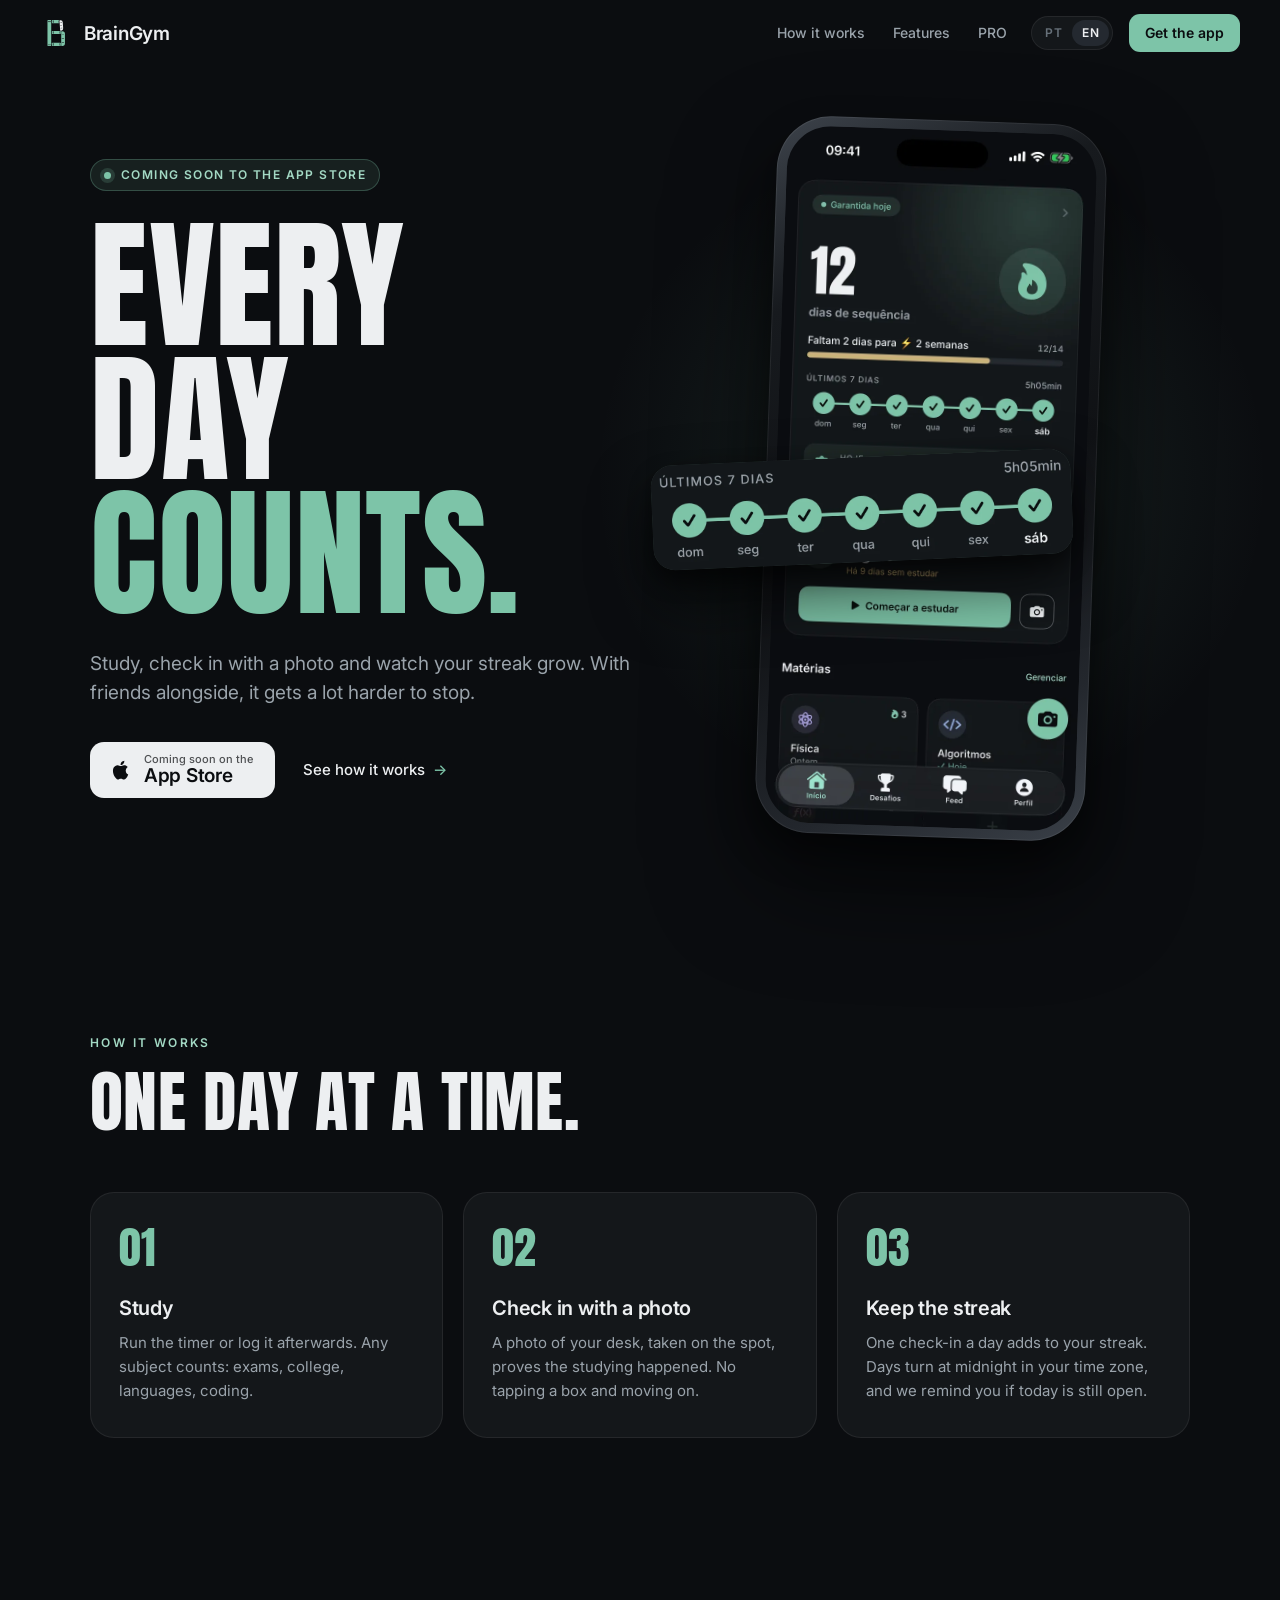
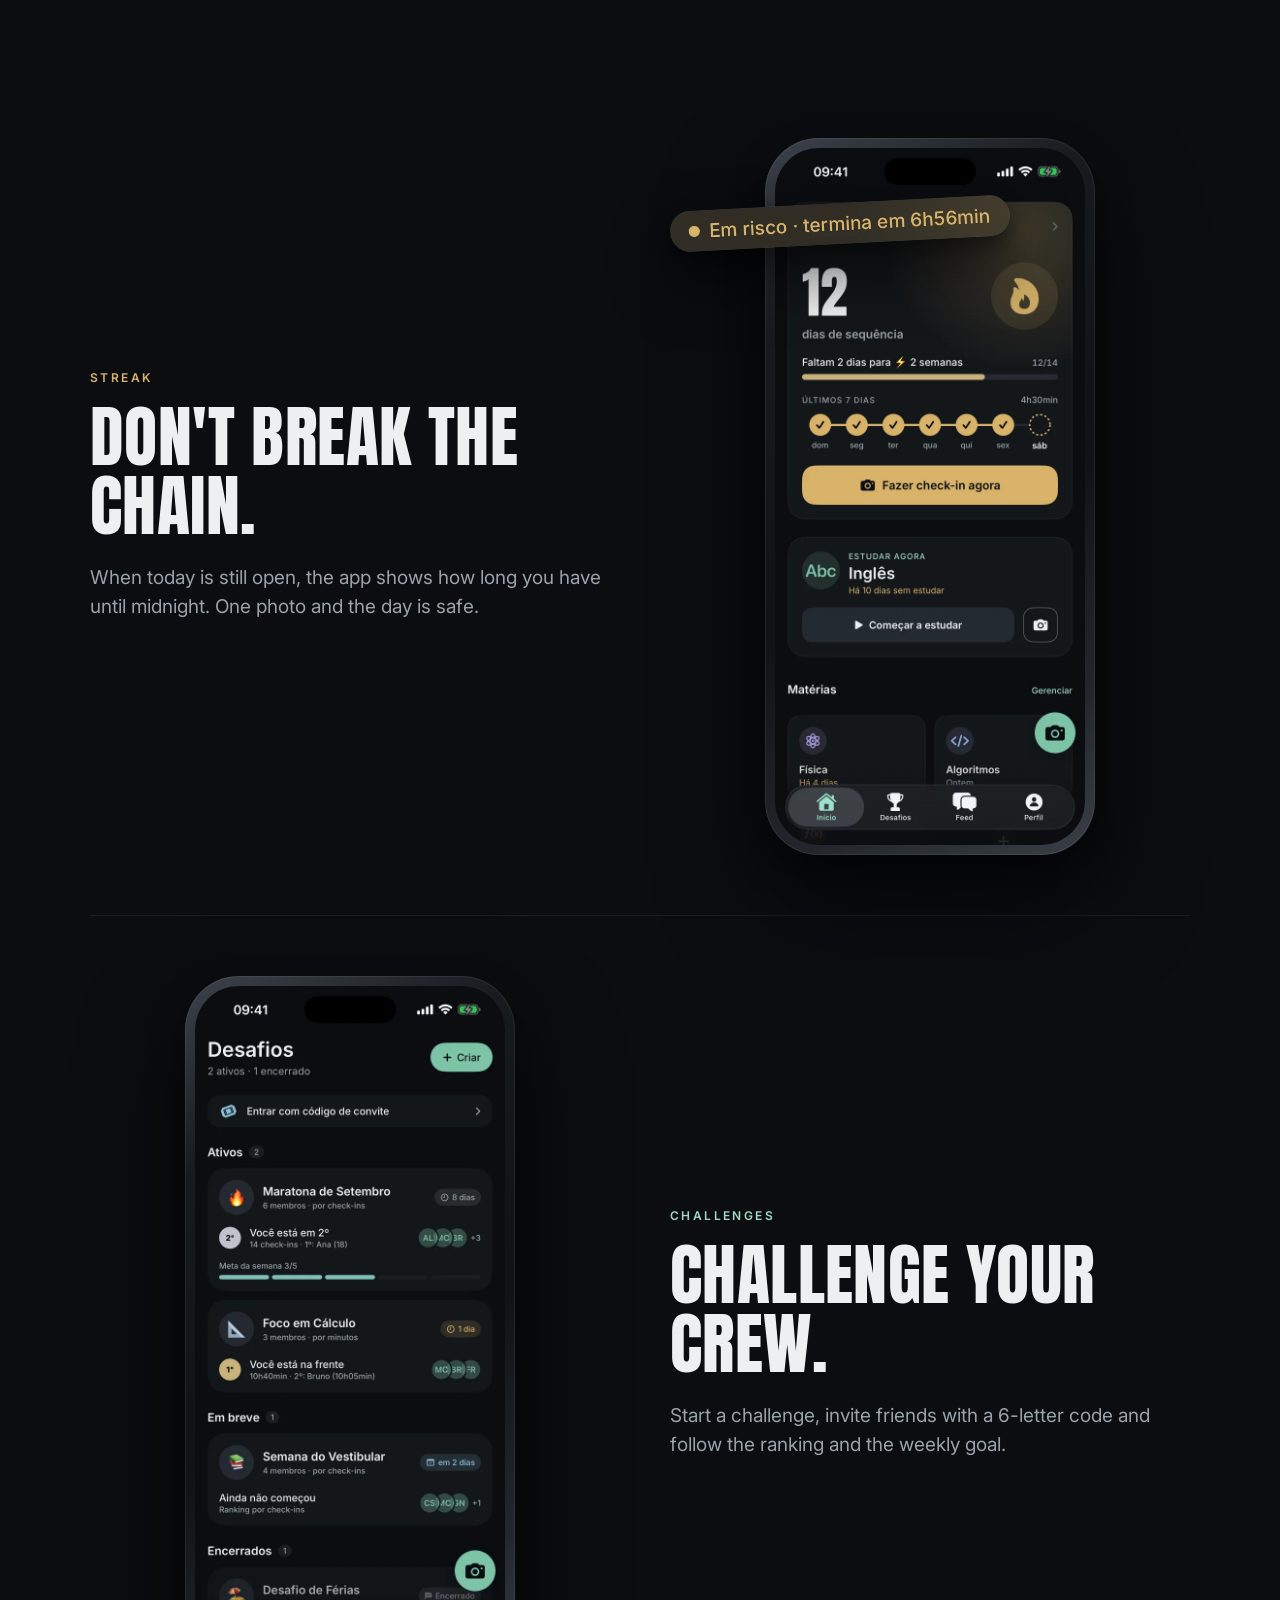
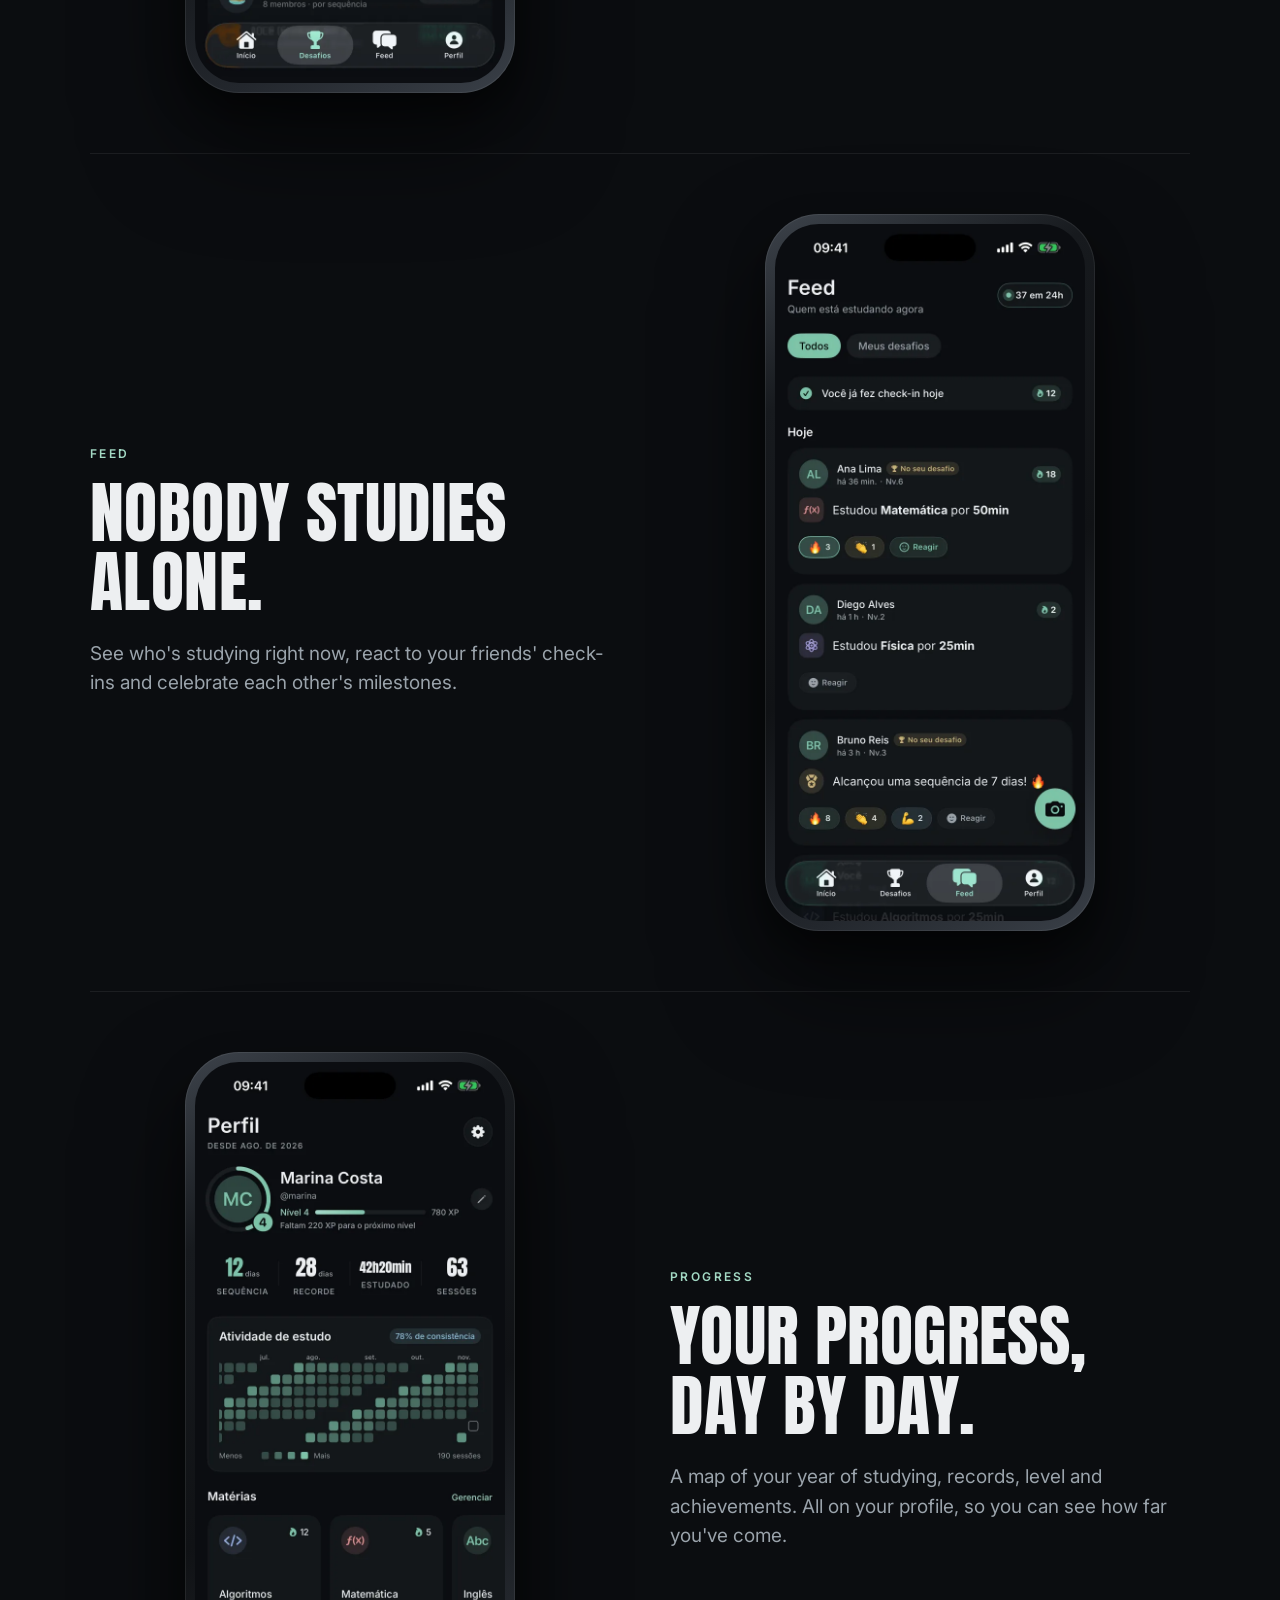
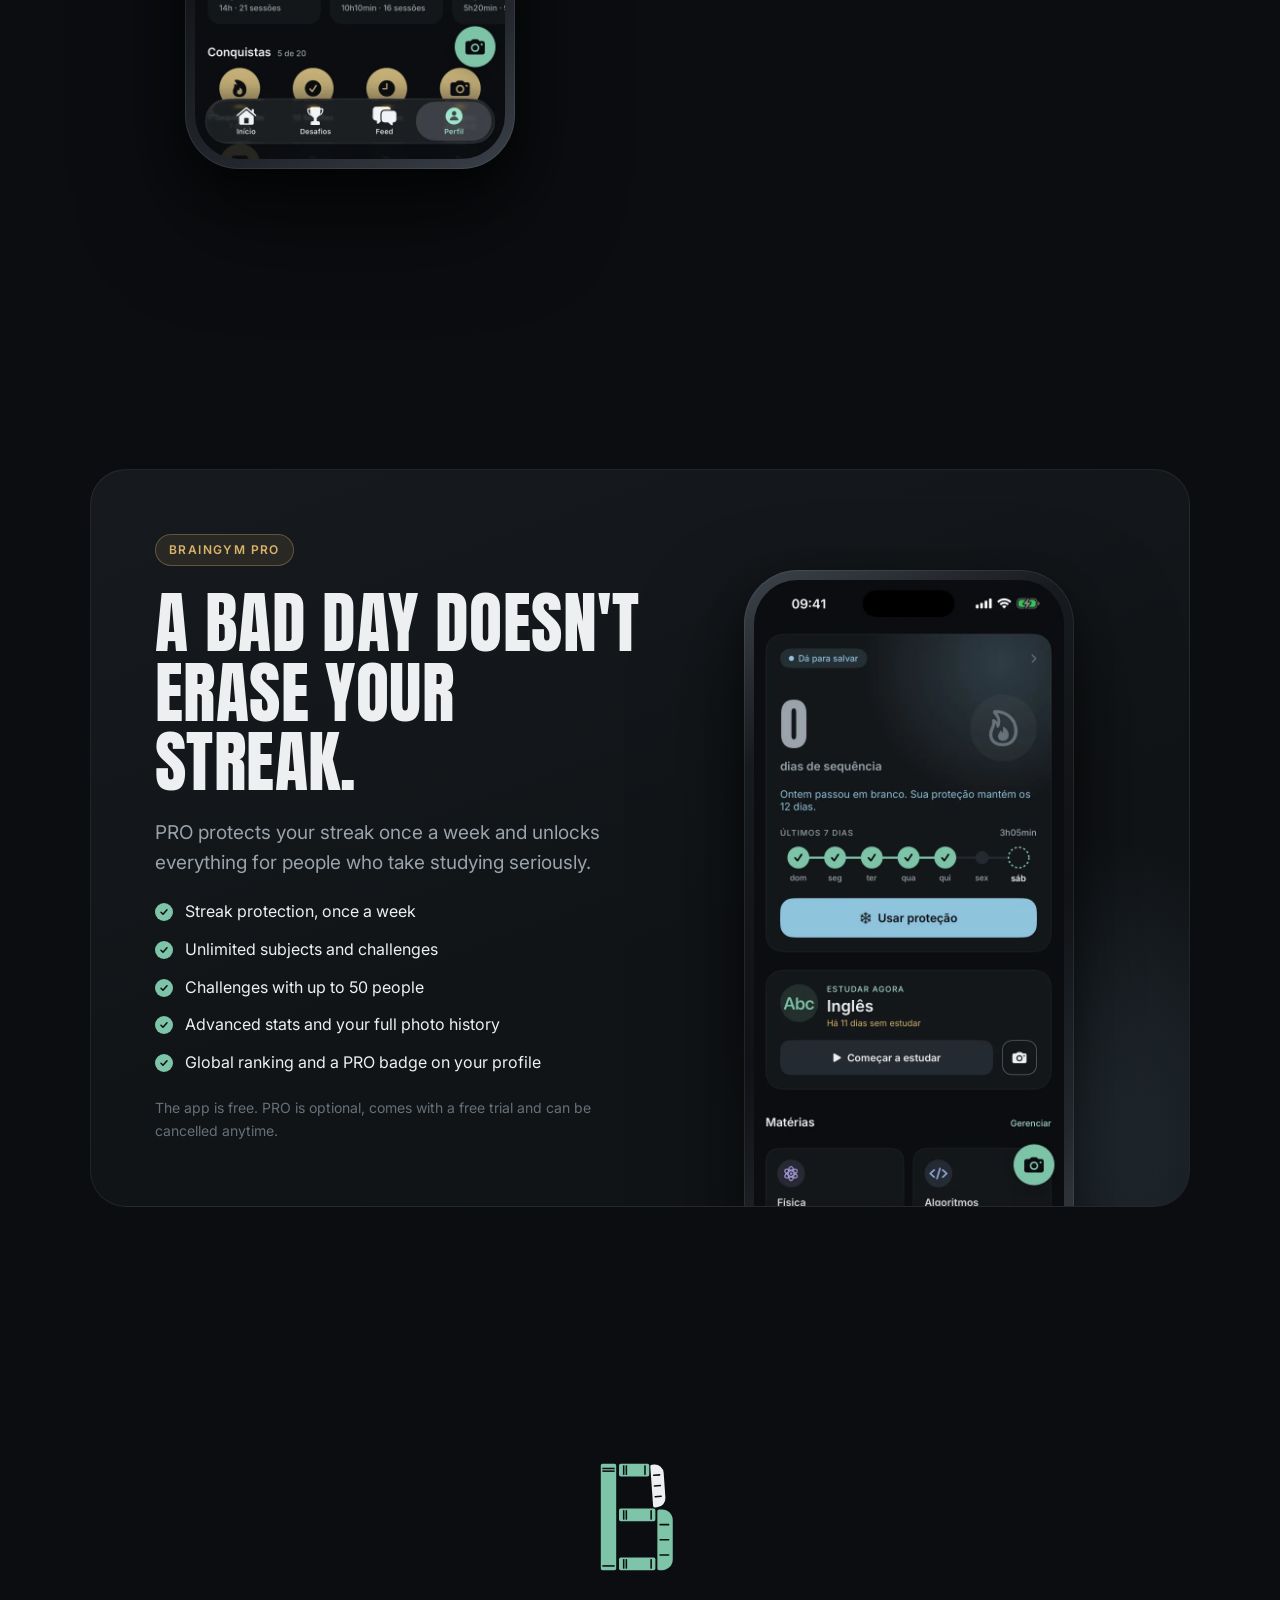
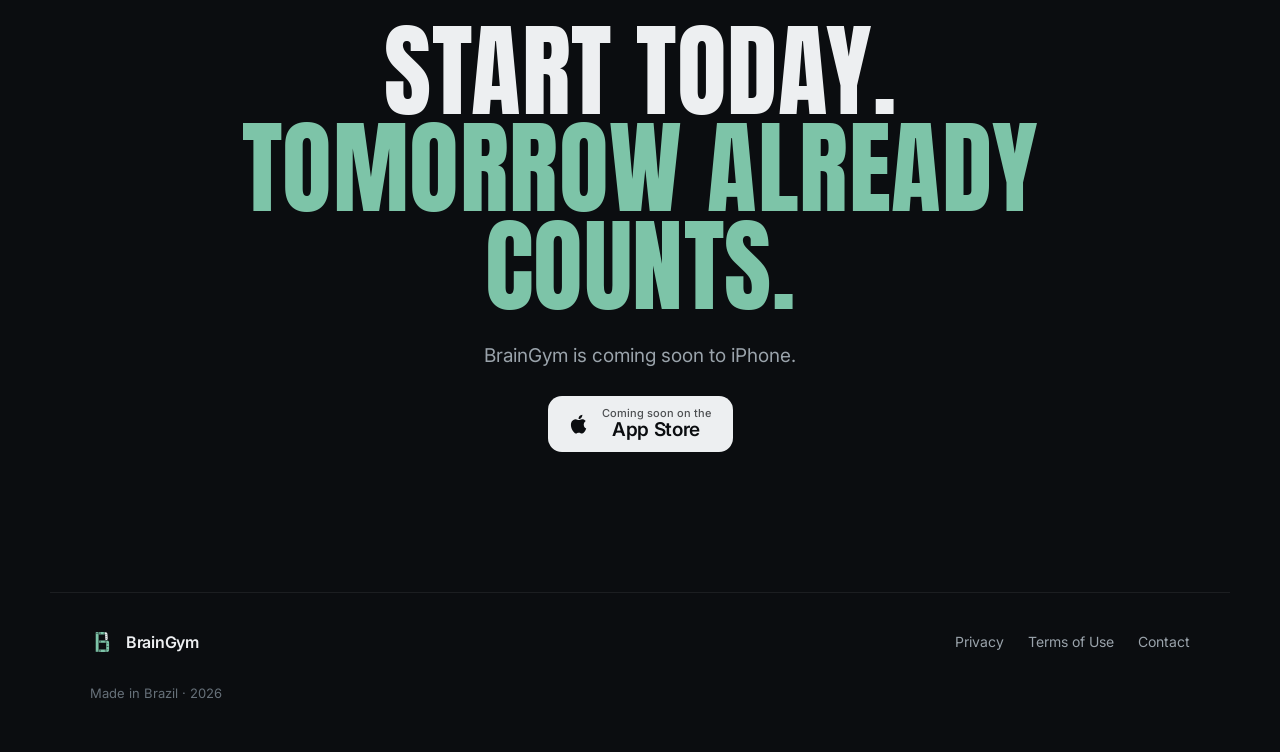
==== commit d67f174c: "feat: redesign the site with the new brand and app screens Rebuilds the landing on the app's current" ====
--- a/index.html
+++ b/index.html
@@ -3,481 +3,192 @@
 <head>
   <meta charset="utf-8" />
   <meta name="viewport" content="width=device-width, initial-scale=1, viewport-fit=cover" />
-  <meta name="theme-color" content="#000000" />
-  <title>BrainGym · Todo dia importa. Cada dia conta.</title>
-  <meta name="description" content="Acompanhe sequências, ganhe XP, suba de nível com amigos. Check-in com foto, streaks diárias e badges. Disciplina que vira hábito." />
-
-  <meta property="og:title" content="BrainGym · Todo dia importa. Cada dia conta." />
-  <meta property="og:description" content="Acompanhe sequências, ganhe XP, suba de nível com amigos." />
+  <meta name="theme-color" content="#0B0D10" />
+  <title>BrainGym · Cada dia conta.</title>
+  <meta name="description" content="Estude, faça check-in com foto e veja sua sequência crescer. Desafios com amigos, feed de quem está estudando agora e seu progresso dia a dia." />
+  <meta property="og:title" content="BrainGym · Cada dia conta." />
+  <meta property="og:description" content="Estude, faça check-in com foto e veja sua sequência crescer." />
   <meta property="og:type" content="website" />
-  <meta property="og:image" content="assets/brand-logo.png" />
+  <meta property="og:image" content="/assets/brand/og.png" />
   <meta name="twitter:card" content="summary_large_image" />
-
-  <link rel="icon" type="image/png" href="assets/brand-logo.png" />
+  <link rel="icon" type="image/svg+xml" href="/assets/brand/favicon.svg" />
+  <link rel="apple-touch-icon" href="/assets/brand/apple-touch-icon.png" />
   <link rel="preconnect" href="https://fonts.googleapis.com" />
   <link rel="preconnect" href="https://fonts.gstatic.com" crossorigin />
-  <link href="https://fonts.googleapis.com/css2?family=Anton&family=Inter:wght@400;500;600;700&family=JetBrains+Mono:wght@400;500&display=swap" rel="stylesheet" />
-  <link rel="stylesheet" href="styles.css?v=10" />
+  <link href="https://fonts.googleapis.com/css2?family=Anton&family=Inter:wght@400;500;600;700&display=swap" rel="stylesheet" />
+  <link rel="stylesheet" href="/styles.css?v=20" />
 </head>
 <body>
-  <div class="scroll-progress" aria-hidden="true"></div>
-  <div class="ambient" aria-hidden="true"></div>
-
-  <!-- ============ ICON SPRITE ============ -->
-  <svg width="0" height="0" style="position:absolute" aria-hidden="true">
-    <defs>
-      <symbol id="i-camera" viewBox="0 0 24 24"><path fill="none" stroke="currentColor" stroke-width="1.5" stroke-linecap="round" stroke-linejoin="round" d="M3 8a2 2 0 0 1 2-2h2.5l1.6-2h5.8l1.6 2H19a2 2 0 0 1 2 2v9a2 2 0 0 1-2 2H5a2 2 0 0 1-2-2V8Z"/><circle cx="12" cy="13" r="3.5" fill="none" stroke="currentColor" stroke-width="1.5"/></symbol>
-      <symbol id="i-flame" viewBox="0 0 24 24"><path fill="currentColor" d="M13.5 2c.5 2.5 3 4.5 3 8a4.5 4.5 0 0 1-9 0c0-1.5.5-2.7 1.4-3.7.7-.8 1-1.9.4-3 1.9.5 2.7 1.7 2.7 3 .6-1.4 1-3 1.5-4.3z"/><path fill="currentColor" opacity=".55" d="M9 14a3 3 0 0 0 6 0c0-.6-.1-1.1-.3-1.6A6 6 0 0 1 18 16a6 6 0 0 1-12 0c0-1.3.4-2.5 1-3.4.4 1.6 1.7 2.8 3.3 3.2-.7-.5-1.3-1.4-1.3-2.4 0-1.5 1.5-2.5 3-2.5z"/></symbol>
-      <symbol id="i-bolt" viewBox="0 0 24 24"><path fill="none" stroke="currentColor" stroke-width="1.7" stroke-linejoin="round" d="m13 3-9 12h7l-1 6 9-12h-7l1-6Z"/></symbol>
-      <symbol id="i-medal" viewBox="0 0 24 24"><path fill="none" stroke="currentColor" stroke-width="1.5" stroke-linejoin="round" d="m8 3 4 7 4-7"/><path fill="none" stroke="currentColor" stroke-width="1.5" stroke-linejoin="round" d="M6 3h4l2 4 2-4h4"/><circle cx="12" cy="16" r="5" fill="none" stroke="currentColor" stroke-width="1.5"/></symbol>
-      <symbol id="i-chart" viewBox="0 0 24 24"><path fill="none" stroke="currentColor" stroke-width="1.5" stroke-linecap="round" d="M4 20h16M6 16V9m5 7V5m5 11v-9"/></symbol>
-      <symbol id="i-users" viewBox="0 0 24 24"><circle cx="9" cy="9" r="3.5" fill="none" stroke="currentColor" stroke-width="1.5"/><path fill="none" stroke="currentColor" stroke-width="1.5" stroke-linecap="round" d="M3 19c.8-3 3.2-4.5 6-4.5s5.2 1.5 6 4.5"/><circle cx="17" cy="7" r="2.5" fill="none" stroke="currentColor" stroke-width="1.5"/><path fill="none" stroke="currentColor" stroke-width="1.5" stroke-linecap="round" d="M16 13c2 0 4 1 5 3"/></symbol>
-      <symbol id="i-apple" viewBox="0 0 24 24"><path fill="currentColor" d="M16.4 1.4c0 1.1-.5 2.3-1.2 3.1-.8.9-2.1 1.5-3.1 1.4-.1-1.1.4-2.3 1.1-3 .8-.9 2.2-1.5 3.2-1.5zM20.5 17.3c-.6 1.3-.8 1.8-1.5 3-1 1.5-2.4 3.5-4.1 3.5-1.5 0-1.9-1-4-1-2.1 0-2.5 1-4.1 1-1.7 0-3-1.7-4-3.3-2.7-4.4-3-9.7.8-12.6 1.2-.9 2.5-1.4 3.8-1.4 1.5 0 2.5 1 3.8 1 1.3 0 2-1 3.8-1 1.4 0 2.9.8 3.9 2.1-3.4 1.9-2.9 6.8.2 7.6-.4 1.2-.6 1.7-.9 2.4z"/></symbol>
-      <symbol id="i-x" viewBox="0 0 24 24"><path fill="currentColor" d="M18.244 2.25h3.308l-7.227 8.26 8.502 11.24H16.17l-5.214-6.817L4.99 21.75H1.68l7.73-8.835L1.254 2.25H8.08l4.713 6.231zm-1.161 17.52h1.833L7.084 4.126H5.117z"/></symbol>
-      <symbol id="i-pause" viewBox="0 0 24 24"><path fill="currentColor" d="M9 4h-3v16h3zm9 0h-3v16h3z"/></symbol>
-      <symbol id="i-note" viewBox="0 0 24 24"><path fill="none" stroke="currentColor" stroke-width="1.5" stroke-linejoin="round" stroke-linecap="round" d="M5 4h11l3 3v13H5z"/><path fill="none" stroke="currentColor" stroke-width="1.5" stroke-linecap="round" d="M9 12h6M9 16h6"/></symbol>
-      <symbol id="i-signal" viewBox="0 0 14 10"><path fill="currentColor" d="M1 9h2V5H1v4zm4 0h2V3H5v6zm4 0h2V1H9v8z"/></symbol>
-      <symbol id="i-wifi" viewBox="0 0 14 10"><path fill="currentColor" d="M7 1C4 1 1 3 0 5c1 2 4 4 7 4s6-2 7-4c-1-2-4-4-7-4z"/></symbol>
-      <symbol id="i-battery" viewBox="0 0 22 10"><rect x="0.5" y="0.5" width="18" height="9" rx="2" fill="none" stroke="currentColor" stroke-width="1"/><rect x="2" y="2" width="14" height="6" rx="1" fill="currentColor"/><rect x="19.5" y="3" width="2" height="4" rx="1" fill="currentColor"/></symbol>
-      <symbol id="i-target" viewBox="0 0 24 24"><circle cx="12" cy="12" r="9" fill="none" stroke="currentColor" stroke-width="1.7"/><circle cx="12" cy="12" r="5" fill="none" stroke="currentColor" stroke-width="1.7"/><circle cx="12" cy="12" r="1.6" fill="currentColor"/></symbol>
-      <symbol id="i-wave" viewBox="0 0 24 24"><path fill="none" stroke="currentColor" stroke-width="1.7" stroke-linecap="round" d="M2 9c2 0 3-2 5-2s3 2 5 2 3-2 5-2 3 2 5 2"/><path fill="none" stroke="currentColor" stroke-width="1.7" stroke-linecap="round" opacity=".6" d="M2 14c2 0 3-2 5-2s3 2 5 2 3-2 5-2 3 2 5 2"/><path fill="none" stroke="currentColor" stroke-width="1.7" stroke-linecap="round" opacity=".3" d="M2 19c2 0 3-2 5-2s3 2 5 2 3-2 5-2 3 2 5 2"/></symbol>
-      <symbol id="i-sprout" viewBox="0 0 24 24"><path fill="none" stroke="currentColor" stroke-width="1.7" stroke-linecap="round" stroke-linejoin="round" d="M12 21V11"/><path fill="none" stroke="currentColor" stroke-width="1.7" stroke-linejoin="round" d="M12 11c0-3.5 3-6 6-6 0 3.5-2.5 6-6 6z"/><path fill="none" stroke="currentColor" stroke-width="1.7" stroke-linejoin="round" d="M12 14c0-3-2.5-5-5-5 0 3 2 5 5 5z"/></symbol>
-      <symbol id="i-crown" viewBox="0 0 24 24"><path fill="none" stroke="currentColor" stroke-width="1.7" stroke-linejoin="round" d="M3 8l3.5 3L9 5l3 6 3-6 2.5 6L21 8l-2 11H5z"/></symbol>
-      <symbol id="i-skull" viewBox="0 0 24 24"><path fill="none" stroke="currentColor" stroke-width="1.7" stroke-linejoin="round" stroke-linecap="round" d="M5 11a7 7 0 0 1 14 0v4l-2 2v3h-3v-2h-4v2H7v-3l-2-2v-4z"/><circle cx="9" cy="12" r="1.4" fill="currentColor"/><circle cx="15" cy="12" r="1.4" fill="currentColor"/></symbol>
-      <symbol id="i-spark" viewBox="0 0 24 24"><path fill="currentColor" d="M12 2l1.6 6.4L20 10l-6.4 1.6L12 18l-1.6-6.4L4 10l6.4-1.6z"/></symbol>
-      <symbol id="i-clap" viewBox="0 0 24 24"><path fill="none" stroke="currentColor" stroke-width="1.5" stroke-linecap="round" stroke-linejoin="round" d="M9 13V7a1.5 1.5 0 0 1 3 0v5"/><path fill="none" stroke="currentColor" stroke-width="1.5" stroke-linecap="round" stroke-linejoin="round" d="M12 12V5a1.5 1.5 0 0 1 3 0v7"/><path fill="none" stroke="currentColor" stroke-width="1.5" stroke-linecap="round" stroke-linejoin="round" d="M15 12V6a1.5 1.5 0 0 1 3 0v8c0 4-3 7-6 7s-6-2-6-6V9a1.5 1.5 0 0 1 3 0v3"/></symbol>
-      <symbol id="i-muscle" viewBox="0 0 24 24"><path fill="none" stroke="currentColor" stroke-width="1.5" stroke-linecap="round" stroke-linejoin="round" d="M4 14c0-3 2-5 5-5h6c2 0 4 1.5 4 4 0 3-2 5-6 5H8a4 4 0 0 1-4-4z"/><path fill="none" stroke="currentColor" stroke-width="1.5" stroke-linecap="round" d="M14 9V6a3 3 0 0 0-6 0v3"/></symbol>
-      <symbol id="i-book" viewBox="0 0 24 24"><path fill="none" stroke="currentColor" stroke-width="1.5" stroke-linejoin="round" d="M4 4h7c1.5 0 3 .8 3 2v14c0-1.2-1.5-2-3-2H4z"/><path fill="none" stroke="currentColor" stroke-width="1.5" stroke-linejoin="round" d="M20 4h-7c-1.5 0-3 .8-3 2v14c0-1.2 1.5-2 3-2h7z"/></symbol>
-      <symbol id="i-arrow" viewBox="0 0 24 24"><path fill="none" stroke="currentColor" stroke-width="1.7" stroke-linecap="round" stroke-linejoin="round" d="M5 12h14m-6-6 6 6-6 6"/></symbol>
-    </defs>
-  </svg>
-
-  <!-- ============ NAV ============ -->
   <header class="nav" data-nav>
-    <a class="nav__brand" href="#top">
-      <img src="assets/brand-logo.png" alt="BrainGym" />
-      <span class="wordmark">BrainGym</span>
+    <a class="brand" href="/" aria-label="BrainGym">
+      <img src="/assets/brand/symbol.svg" alt="" width="34" height="34" />
+      <span>BrainGym</span>
     </a>
-    <nav class="nav__links">
-      <a href="#features" data-i18n="nav.features">Recursos</a>
-      <a href="#badges" data-i18n="nav.badges">Conquistas</a>
-      <a href="#compare" data-i18n="nav.why">Por quê</a>
-      <a href="#download" data-i18n="nav.download">Download</a>
+    <nav class="nav__links" aria-label="Seções">
+      <a href="#como-funciona" data-i18n="nav.how">Como funciona</a>
+      <a href="#recursos" data-i18n="nav.features">Recursos</a>
+      <a href="#pro" data-i18n="nav.pro">PRO</a>
     </nav>
-    <div class="lang-toggle" role="group" aria-label="Idioma">
-      <button type="button" data-lang="pt" class="is-active">PT</button>
-      <span aria-hidden="true">·</span>
-      <button type="button" data-lang="en">EN</button>
+    <div class="nav__end">
+      <div class="lang" role="group" aria-label="Idioma">
+        <button type="button" data-lang="pt" class="is-active">PT</button>
+        <button type="button" data-lang="en">EN</button>
+      </div>
+      <a class="btn btn--small" href="#baixar" data-i18n="nav.download">Baixar</a>
     </div>
-    <a class="nav__cta" href="#download" data-i18n="nav.cta">Baixar grátis</a>
   </header>
 
-  <main id="top">
-    <!-- ============ HERO ============ -->
+  <main>
+    <!-- Hero -->
     <section class="hero">
-      <div class="hero__grid"></div>
-      <div class="hero__glow"></div>
-      <div class="hero__glow hero__glow--cyan"></div>
-      <div class="hero__glow hero__glow--accent"></div>
+      <div class="hero__copy">
+        <p class="chip reveal"><span class="dot"></span><span data-i18n="hero.badge">Em breve na App Store</span></p>
+        <h1 class="display reveal">
+          <span data-i18n="hero.title1">Cada dia</span><br />
+          <em data-i18n="hero.title2">conta.</em>
+        </h1>
+        <p class="lead reveal" data-i18n="hero.lead">Estude, faça check-in com uma foto e veja sua sequência crescer. Com amigos do lado, fica bem mais difícil parar.</p>
+        <div class="hero__cta reveal">
+          <a class="store" href="#baixar" aria-label="App Store">
+            <svg viewBox="0 0 24 24" aria-hidden="true"><path fill="currentColor" d="M16.37 12.6c-.02-2.2 1.8-3.26 1.88-3.31-1.03-1.5-2.62-1.7-3.18-1.73-1.35-.14-2.64.8-3.33.8-.69 0-1.74-.78-2.87-.76-1.47.02-2.83.86-3.59 2.18-1.53 2.66-.39 6.6 1.1 8.76.73 1.06 1.6 2.24 2.73 2.2 1.1-.04 1.51-.71 2.84-.71 1.32 0 1.7.71 2.86.69 1.18-.02 1.93-1.07 2.65-2.13.84-1.22 1.18-2.41 1.2-2.47-.03-.01-2.3-.88-2.32-3.52zM14.2 6.13c.6-.73 1.01-1.75.9-2.76-.87.04-1.92.58-2.54 1.31-.56.64-1.05 1.68-.92 2.67.97.08 1.96-.49 2.56-1.22z"/></svg>
+            <span><small data-i18n="hero.store_small">Em breve na</small><strong>App Store</strong></span>
+          </a>
+          <a class="link-arrow" href="#como-funciona" data-i18n="hero.how">Ver como funciona</a>
+        </div>
+      </div>
 
-      <div class="hero__inner">
-        <div class="hero__copy">
-          <div class="eyebrow fade-up">
-            <span class="live-dot"></span>
-            <span data-i18n="hero.eyebrow">Em breve na App Store</span>
-          </div>
+      <div class="hero__visual" aria-hidden="true">
+        <div class="glow"></div>
+        <div class="phone phone--hero"><img src="/assets/app/01-home-rich.webp" alt="" width="660" height="1434" /></div>
+        <img class="float float--week" src="/assets/app/week-strip.webp" alt="" />
+      </div>
+    </section>
 
-          <h1 class="hero__title wordmark">
-            <span class="line"><span data-text data-i18n="hero.title.l1">TODO DIA</span></span>
-            <span class="line"><span data-text data-i18n="hero.title.l2"><span class="grad">IMPORTA.</span></span></span>
-            <span class="line"><span data-text data-i18n="hero.title.l3">CADA DIA <span class="cyan">CONTA.</span></span></span>
-          </h1>
+    <!-- How it works -->
+    <section class="section" id="como-funciona">
+      <header class="section__head reveal">
+        <p class="overline" data-i18n="how.overline">Como funciona</p>
+        <h2 class="title" data-i18n="how.title">Um dia de cada vez.</h2>
+      </header>
+      <ol class="steps">
+        <li class="step reveal">
+          <span class="step__n">01</span>
+          <h3 data-i18n="how.s1.title">Estude</h3>
+          <p data-i18n="how.s1.body">Ligue o cronômetro ou registre depois. Vale qualquer matéria: vestibular, faculdade, idiomas, programação.</p>
+        </li>
+        <li class="step reveal">
+          <span class="step__n">02</span>
+          <h3 data-i18n="how.s2.title">Faça check-in com foto</h3>
+          <p data-i18n="how.s2.body">Uma foto da sua mesa, tirada na hora, prova que o estudo aconteceu. Nada de marcar e esquecer.</p>
+        </li>
+        <li class="step reveal">
+          <span class="step__n">03</span>
+          <h3 data-i18n="how.s3.title">Mantenha a sequência</h3>
+          <p data-i18n="how.s3.body">Um check-in por dia soma na sua sequência. O dia vira à meia-noite no seu fuso, e a gente te lembra se ele ainda estiver em aberto.</p>
+        </li>
+      </ol>
+    </section>
 
-          <p class="hero__tagline fade-up" data-i18n="hero.tagline">
-            Acompanhe sequências, ganhe XP, suba de nível com amigos. <strong class="wordmark wordmark--inline">BrainGym</strong> transforma cada sessão de estudo em prova real, não só uma marcação.
-          </p>
+    <!-- Features -->
+    <section class="section" id="recursos">
+      <article class="feature reveal">
+        <div class="feature__copy">
+          <p class="overline overline--gold" data-i18n="f1.overline">Sequência</p>
+          <h2 class="title" data-i18n="f1.title">Não quebre a corrente.</h2>
+          <p class="lead" data-i18n="f1.body">Quando o dia ainda está em aberto, o app mostra quanto tempo falta até a meia-noite. Uma foto e o dia está garantido.</p>
+        </div>
+        <div class="feature__visual">
+          <div class="phone"><img src="/assets/app/02-home-atrisk.webp" alt="" loading="lazy" width="660" height="1434" /></div>
+          <img class="float float--pill" src="/assets/app/at-risk-pill.webp" alt="" loading="lazy" />
+        </div>
+      </article>
 
-          <div class="hero__ctas fade-up">
-            <a href="#download" class="btn-store">
-              <svg class="apple"><use href="#i-apple"/></svg>
-              <span class="label"><small data-i18n="hero.cta.small">Baixar na</small><span>App Store</span></span>
-            </a>
-            <a href="#features" class="btn-ghost">
-              <span data-i18n="hero.cta.ghost">Ver como funciona</span>
-              <svg width="16" height="16"><use href="#i-arrow"/></svg>
-            </a>
-          </div>
+      <article class="feature feature--flip reveal">
+        <div class="feature__copy">
+          <p class="overline" data-i18n="f2.overline">Desafios</p>
+          <h2 class="title" data-i18n="f2.title">Desafie sua turma.</h2>
+          <p class="lead" data-i18n="f2.body">Crie um desafio, chame os amigos com um código de 6 letras e acompanhe o ranking e a meta da semana.</p>
         </div>
+        <div class="feature__visual">
+          <div class="phone"><img src="/assets/app/03-challenges.webp" alt="" loading="lazy" width="660" height="1434" /></div>
+        </div>
+      </article>
 
-        <div class="hero__visual" aria-hidden="true">
-          <div class="hero__phone-wrap">
-            <div class="phone phone--real">
-              <div class="phone__screen">
-                <img src="assets/screens/login.png" alt="BrainGym · tela de boas-vindas com slogan oficial" />
-              </div>
-            </div>
-          </div>
+      <article class="feature reveal">
+        <div class="feature__copy">
+          <p class="overline" data-i18n="f3.overline">Feed</p>
+          <h2 class="title" data-i18n="f3.title">Ninguém estuda sozinho.</h2>
+          <p class="lead" data-i18n="f3.body">Veja quem está estudando agora, reaja aos check-ins da turma e comemore os marcos de cada um.</p>
+        </div>
+        <div class="feature__visual">
+          <div class="phone"><img src="/assets/app/04-feed.webp" alt="" loading="lazy" width="660" height="1434" /></div>
+        </div>
+      </article>
+
+      <article class="feature feature--flip reveal">
+        <div class="feature__copy">
+          <p class="overline" data-i18n="f4.overline">Progresso</p>
+          <h2 class="title" data-i18n="f4.title">Seu progresso, dia a dia.</h2>
+          <p class="lead" data-i18n="f4.body">Mapa de estudos do ano, recordes, nível e conquistas. Tudo no seu perfil, para ver o quanto você já andou.</p>
+        </div>
+        <div class="feature__visual">
+          <div class="phone"><img src="/assets/app/05-profile.webp" alt="" loading="lazy" width="660" height="1434" /></div>
+        </div>
+      </article>
+    </section>
+
+    <!-- PRO -->
+    <section class="section pro" id="pro">
+      <div class="pro__card reveal">
+        <div class="pro__copy">
+          <p class="chip chip--gold">BrainGym PRO</p>
+          <h2 class="title" data-i18n="pro.title">Um dia ruim não apaga sua sequência.</h2>
+          <p class="lead" data-i18n="pro.body">O PRO protege sua sequência uma vez por semana e libera tudo para quem leva o estudo a sério.</p>
+          <ul class="pro__list">
+            <li data-i18n="pro.l1">Proteção da sequência, 1 vez por semana</li>
+            <li data-i18n="pro.l2">Matérias e desafios ilimitados</li>
+            <li data-i18n="pro.l3">Desafios com até 50 pessoas</li>
+            <li data-i18n="pro.l4">Estatísticas avançadas e histórico completo de fotos</li>
+            <li data-i18n="pro.l5">Ranking global e selo PRO no perfil</li>
+          </ul>
+          <p class="fine" data-i18n="pro.fine">O app é gratuito. O PRO é opcional, com teste grátis, e pode ser cancelado quando quiser.</p>
+        </div>
+        <div class="pro__visual" aria-hidden="true">
+          <div class="phone"><img src="/assets/app/07-repairable.webp" alt="" loading="lazy" width="660" height="1434" /></div>
         </div>
       </div>
     </section>
 
-    <div class="hero__stats">
-      <div class="stat fade-up">
-        <div class="stat-num primary" data-count="287">0</div>
-        <div class="stat-label" data-i18n="stat.streak">Streak médio (dias)</div>
-      </div>
-      <div class="stat fade-up">
-        <div class="stat-num" data-count="12000">0</div>
-        <div class="stat-label" data-i18n="stat.sessions">Sessões registradas</div>
-      </div>
-      <div class="stat fade-up">
-        <div class="stat-num grad" data-count="42">0</div>
-        <div class="stat-label" data-i18n="stat.badges">Badges para conquistar</div>
-      </div>
-      <div class="stat fade-up">
-        <div class="stat-num cyan" data-count="98" data-suffix="%">0</div>
-        <div class="stat-label" data-i18n="stat.retention">Retenção semanal</div>
-      </div>
-    </div>
-
-    <!-- ============ MARQUEE ============ -->
-    <div class="marquee" aria-hidden="true">
-      <div class="marquee__track" id="marquee">
-        <div class="marquee__item wordmark" data-i18n="marquee">CHECK-IN DIÁRIO <span class="sep">/</span> STREAK <span class="sep">/</span> XP &amp; NÍVEIS <span class="sep">/</span> FEED SOCIAL <span class="sep">/</span> BADGES <span class="sep">/</span> WIDGETS <span class="sep">/</span> CHECK-IN DIÁRIO <span class="sep">/</span> STREAK <span class="sep">/</span></div>
-        <div class="marquee__item wordmark" data-i18n="marquee">CHECK-IN DIÁRIO <span class="sep">/</span> STREAK <span class="sep">/</span> XP &amp; NÍVEIS <span class="sep">/</span> FEED SOCIAL <span class="sep">/</span> BADGES <span class="sep">/</span> WIDGETS <span class="sep">/</span> CHECK-IN DIÁRIO <span class="sep">/</span> STREAK <span class="sep">/</span></div>
-      </div>
-    </div>
-
-    <!-- ============ FEATURES (PINNED) ============ -->
-    <section class="section pinned" id="features">
-      <div class="section__eyebrow"><span class="num">01</span> <span data-i18n="features.eyebrow">Como funciona</span></div>
-      <h2 class="section__title wordmark" data-i18n="features.title">
-        Quatro hábitos.<br>
-        <span class="outline">Um app só.</span>
+    <!-- Download -->
+    <section class="section cta" id="baixar">
+      <svg class="mark" viewBox="0 0 100 100" role="img" aria-label="BrainGym"><g class="book" style="--i:0"><mask id="k24" maskUnits="userSpaceOnUse" x="-60" y="-60" width="220" height="220"><rect x="-60" y="-60" width="220" height="220" fill="#fff"/><g fill="#000" stroke="#000" stroke-width="0" stroke-linejoin="round"><rect x="23.1" y="14.8" width="8.8" height="1.1"/><rect x="23.1" y="16.7" width="8.8" height="1.1"/><rect x="23.1" y="84.4" width="8.8" height="1.1"/></g></mask><g mask="url(#k24)"><path d="M23.2 12 H31.8 A1.2 1.2 0 0 1 33 13.2 V86.8 A1.2 1.2 0 0 1 31.8 88 H23.2 A1.2 1.2 0 0 1 22 86.8 V13.2 A1.2 1.2 0 0 1 23.2 12 Z" fill="#7DC4A8"/></g></g><g class="book" style="--i:1"><mask id="k25" maskUnits="userSpaceOnUse" x="-60" y="-60" width="220" height="220"><rect x="-60" y="-60" width="220" height="220" fill="#fff"/><g fill="#000" stroke="#000" stroke-width="0" stroke-linejoin="round"><rect x="37.8" y="13.1" width="1.1" height="6.8"/><rect x="39.7" y="13.1" width="1.1" height="6.8"/><rect x="53" y="13.1" width="1.1" height="6.8"/></g></mask><g mask="url(#k25)"><path d="M36.2 12 H55.4 A1.2 1.2 0 0 1 56.6 13.2 V19.8 A1.2 1.2 0 0 1 55.4 21 H36.2 A1.2 1.2 0 0 1 35 19.8 V13.2 A1.2 1.2 0 0 1 36.2 12 Z" fill="#7DC4A8"/></g></g><g class="book" style="--i:2"><g transform="translate(62.94 27.66) rotate(-4) scale(1) translate(-64 -27.3)"><mask id="k26" maskUnits="userSpaceOnUse" x="-60" y="-60" width="220" height="220"><rect x="-60" y="-60" width="220" height="220" fill="#fff"/><g fill="#000" stroke="#000" stroke-width="0" stroke-linejoin="round"><g opacity="1"><rect x="60.8" y="19.1" width="5.4" height="1.1" rx="0.55"/><rect x="60.8" y="26.75" width="5.4" height="1.1" rx="0.55"/><rect x="60.8" y="34.4" width="5.4" height="1.1" rx="0.55"/></g></g></mask><g mask="url(#k26)"><path d="M60.6 12 H62.2 A6.4 6.4 0 0 1 68.6 18.4 V36.2 A6.4 6.4 0 0 1 62.2 42.6 H60.6 A1.2 1.2 0 0 1 59.4 41.4 V13.2 A1.2 1.2 0 0 1 60.6 12 Z" fill="#EDEFF1"/></g></g></g><g class="book" style="--i:3"><mask id="k27" maskUnits="userSpaceOnUse" x="-60" y="-60" width="220" height="220"><rect x="-60" y="-60" width="220" height="220" fill="#fff"/><g fill="#000" stroke="#000" stroke-width="0" stroke-linejoin="round"><rect x="37.8" y="45.1" width="1.1" height="6.8"/><rect x="39.7" y="45.1" width="1.1" height="6.8"/><rect x="57.4" y="45.1" width="1.1" height="6.8"/></g></mask><g mask="url(#k27)"><path d="M36.2 44 H59.8 A1.2 1.2 0 0 1 61 45.2 V51.8 A1.2 1.2 0 0 1 59.8 53 H36.2 A1.2 1.2 0 0 1 35 51.8 V45.2 A1.2 1.2 0 0 1 36.2 44 Z" fill="#7DC4A8"/></g></g><g class="book" style="--i:4"><mask id="k28" maskUnits="userSpaceOnUse" x="-60" y="-60" width="220" height="220"><rect x="-60" y="-60" width="220" height="220" fill="#fff"/><g fill="#000" stroke="#000" stroke-width="0" stroke-linejoin="round"><g opacity="1"><rect x="63.8" y="54.9" width="7.2" height="1.1" rx="0.55"/><rect x="63.8" y="65.75" width="7.2" height="1.1" rx="0.55"/><rect x="63.8" y="76.6" width="7.2" height="1.1" rx="0.55"/></g></g></mask><g mask="url(#k28)"><path d="M63.6 44.6 H65.8 A7.6 7.6 0 0 1 73.4 52.2 V80.4 A7.6 7.6 0 0 1 65.8 88 H63.6 A1.2 1.2 0 0 1 62.4 86.8 V45.8 A1.2 1.2 0 0 1 63.6 44.6 Z" fill="#7DC4A8"/></g></g><g class="book" style="--i:5"><mask id="k29" maskUnits="userSpaceOnUse" x="-60" y="-60" width="220" height="220"><rect x="-60" y="-60" width="220" height="220" fill="#fff"/><g fill="#000" stroke="#000" stroke-width="0" stroke-linejoin="round"><rect x="37.8" y="80.1" width="1.1" height="6.8"/><rect x="39.7" y="80.1" width="1.1" height="6.8"/><rect x="57.4" y="80.1" width="1.1" height="6.8"/></g></mask><g mask="url(#k29)"><path d="M36.2 79 H59.8 A1.2 1.2 0 0 1 61 80.2 V86.8 A1.2 1.2 0 0 1 59.8 88 H36.2 A1.2 1.2 0 0 1 35 86.8 V80.2 A1.2 1.2 0 0 1 36.2 79 Z" fill="#7DC4A8"/></g></g></svg>
+      <h2 class="display display--md reveal">
+        <span data-i18n="cta.title1">Comece hoje.</span><br />
+        <em data-i18n="cta.title2">Amanhã já conta.</em>
       </h2>
-
-      <div class="pinned__wrap" id="pinnedWrap">
-
-        <!-- RAIL: vertical progress nav (clickable) -->
-        <nav class="pinned__rail" id="pinnedRail" aria-label="Navegação dos hábitos">
-          <button type="button" class="pinned__rail-item is-active" data-target="0">
-            <span class="num">01</span>
-            <span class="label" data-i18n="rail.01">Inicial</span>
-          </button>
-          <button type="button" class="pinned__rail-item" data-target="1">
-            <span class="num">02</span>
-            <span class="label" data-i18n="rail.02">Desafios</span>
-          </button>
-          <button type="button" class="pinned__rail-item" data-target="2">
-            <span class="num">03</span>
-            <span class="label" data-i18n="rail.03">Feed</span>
-          </button>
-          <button type="button" class="pinned__rail-item" data-target="3">
-            <span class="num">04</span>
-            <span class="label" data-i18n="rail.04">Stats</span>
-          </button>
-        </nav>
-
-        <!-- COPY -->
-        <div class="pinned__copy" id="pinnedCopy">
-          <div class="pinned__feat is-active" data-idx="0">
-            <div class="pinned__bignum wordmark" aria-hidden="true">01</div>
-            <div class="pinned__pill" data-i18n="feat.01.pill">Hábito 01 · Inicial</div>
-            <h3 class="pinned__title wordmark" data-i18n="feat.01.title">Sua tela inicial,<br>seu hábito.</h3>
-            <p class="pinned__desc" data-i18n="feat.01.desc">Streak diária, sessões de hoje, tempo estudado e seu recorde, tudo na primeira tela. Suas matérias listadas, prontas pra um check-in em segundos.</p>
-            <ul class="pinned__list">
-              <li data-i18n="feat.01.b1">Saudação personalizada + nível e XP</li>
-              <li data-i18n="feat.01.b2">Card de streak com indicador de risco</li>
-              <li data-i18n="feat.01.b3">Atalhos: Minhas Matérias e Calendário</li>
-              <li data-i18n="feat.01.b4">Widget de estatísticas semanais embutido</li>
-            </ul>
-          </div>
-
-          <div class="pinned__feat" data-idx="1">
-            <div class="pinned__bignum wordmark" aria-hidden="true">02</div>
-            <div class="pinned__pill" data-i18n="feat.02.pill">Hábito 02 · Desafios</div>
-            <h3 class="pinned__title wordmark" data-i18n="feat.02.title">Desafios<br>em grupo.</h3>
-            <p class="pinned__desc" data-i18n="feat.02.desc">Crie um desafio, escolha matérias, define datas e modo de ranking. Convide amigos e veja quem aparece. Disciplina vira competição saudável.</p>
-            <ul class="pinned__list">
-              <li data-i18n="feat.02.b1">Período personalizado: semana, mês, sprint</li>
-              <li data-i18n="feat.02.b2">Ranking por check-ins, tempo ou XP</li>
-              <li data-i18n="feat.02.b3">Meta semanal por participante</li>
-              <li data-i18n="feat.02.b4">Acompanhamento ao vivo do leaderboard</li>
-            </ul>
-          </div>
-
-          <div class="pinned__feat" data-idx="2">
-            <div class="pinned__bignum wordmark" aria-hidden="true">03</div>
-            <div class="pinned__pill" data-i18n="feat.03.pill">Hábito 03 · Feed</div>
-            <h3 class="pinned__title wordmark" data-i18n="feat.03.title">Feed que<br>te puxa pra cima.</h3>
-            <p class="pinned__desc" data-i18n="feat.03.desc">Cada sessão dos amigos vira um post. Reaja, comente, comemore. Ver outras pessoas estudando é o empurrão que faltava pra você abrir o app de novo.</p>
-            <ul class="pinned__list">
-              <li data-i18n="feat.03.b1">Timeline cronológica de check-ins</li>
-              <li data-i18n="feat.03.b2">Reações rápidas em cada post</li>
-              <li data-i18n="feat.03.b3">Foto de prova + matéria + tempo de sessão</li>
-              <li data-i18n="feat.03.b4">Filtros: hoje, amigos, todos</li>
-            </ul>
-          </div>
-
-          <div class="pinned__feat" data-idx="3">
-            <div class="pinned__bignum wordmark" aria-hidden="true">04</div>
-            <div class="pinned__pill" data-i18n="feat.04.pill">Hábito 04 · Stats</div>
-            <h3 class="pinned__title wordmark" data-i18n="feat.04.title">Stats que<br>importam.</h3>
-            <p class="pinned__desc" data-i18n="feat.04.desc">Total de sessões, tempo acumulado, sessão média e melhor streak. Atividade semanal em barras, breakdown por matéria, evolução mensal. Dados honestos pra ajustar a rota.</p>
-            <ul class="pinned__list">
-              <li data-i18n="feat.04.b1">4 cards de métrica no topo</li>
-              <li data-i18n="feat.04.b2">Atividade semanal navegável</li>
-              <li data-i18n="feat.04.b3">Breakdown por matéria com %</li>
-              <li data-i18n="feat.04.b4">Tendência mensal com gráfico de linha</li>
-            </ul>
-          </div>
-        </div>
-
-        <!-- PHONES -->
-        <div class="phone-stack" id="phoneStack">
-
-          <!-- 1: STREAK / HOME (real screenshot) -->
-          <div class="phone phone--abs phone--real is-active" data-idx="0">
-            <div class="phone__screen">
-              <img src="assets/screens/home.png" alt="BrainGym · tela inicial com streak e matérias" />
-            </div>
-          </div>
-
-          <!-- 2: CHALLENGES (real screenshot) -->
-          <div class="phone phone--abs phone--real" data-idx="1">
-            <div class="phone__screen">
-              <img src="assets/screens/challenges.png" alt="BrainGym · criação de desafio em grupo" />
-            </div>
-          </div>
-
-          <!-- 3: FEED (real screenshot) -->
-          <div class="phone phone--abs phone--real" data-idx="2">
-            <div class="phone__screen">
-              <img src="assets/screens/feed.png" alt="BrainGym · feed social com check-ins dos amigos" />
-            </div>
-          </div>
-
-          <!-- 4: STATS (real screenshot) -->
-          <div class="phone phone--abs phone--real" data-idx="3">
-            <div class="phone__screen">
-              <img src="assets/screens/stats.png" alt="BrainGym · estatísticas com atividade semanal e breakdown" />
-            </div>
-          </div>
-
-        </div>
-      </div>
-    </section>
-
-    <!-- ============ HORIZONTAL: BADGES ============ -->
-    <section class="badges" id="badges">
-      <div class="badges__track" id="badgesTrack">
-
-        <div class="badges__intro">
-          <div class="section__eyebrow"><span class="num">02</span> <span data-i18n="badges.eyebrow">Coleção</span></div>
-          <h2 class="section__title wordmark" data-i18n="badges.title">
-            <span class="grad">42</span><br>
-            badges<br>
-            pra caçar.
-          </h2>
-          <p data-i18n="badges.intro">Cada milestone vira uma medalha. Algumas você desbloqueia em 3 dias, outras só depois de meses de disciplina. Arraste pra ver.</p>
-        </div>
-
-        <div class="badge">
-          <div class="glow" style="background:#3B82F6;"></div>
-          <div class="watermark">01</div>
-          <div class="num">001 / 042</div>
-          <div class="icon icon--blue"><svg><use href="#i-spark"/></svg></div>
-          <div class="name wordmark" data-i18n="badge.01.name">Centelha</div>
-          <div class="desc" data-i18n="badge.01.desc">Seu primeiro check-in oficial. Bem-vindo ao clube dos disciplinados.</div>
-          <div class="req" data-i18n="badge.01.req">REQ · 1 sessão</div>
-        </div>
-
-        <div class="badge">
-          <div class="glow" style="background:#06B6D4;"></div>
-          <div class="watermark">07</div>
-          <div class="num">007 / 042</div>
-          <div class="icon icon--cyan"><svg><use href="#i-bolt"/></svg></div>
-          <div class="name wordmark" data-i18n="badge.02.name">Sequência<br>de Sete.</div>
-          <div class="desc" data-i18n="badge.02.desc">7 dias seguidos sem falhar. O hábito começa a sair do papel.</div>
-          <div class="req" data-i18n="badge.02.req">REQ · streak 7 dias</div>
-        </div>
-
-        <div class="badge">
-          <div class="glow" style="background:#3B82F6;"></div>
-          <div class="watermark">12</div>
-          <div class="num">012 / 042</div>
-          <div class="icon icon--blue"><svg><use href="#i-target"/></svg></div>
-          <div class="name wordmark" data-i18n="badge.03.name">Mira<br>Cirúrgica</div>
-          <div class="desc" data-i18n="badge.03.desc">100h numa única matéria. Você não está mais aprendendo, está dominando.</div>
-          <div class="req" data-i18n="badge.03.req">REQ · 100h por matéria</div>
-        </div>
-
-        <div class="badge">
-          <div class="glow" style="background:#06B6D4;"></div>
-          <div class="watermark">18</div>
-          <div class="num">018 / 042</div>
-          <div class="icon icon--cyan"><svg><use href="#i-wave"/></svg></div>
-          <div class="name wordmark" data-i18n="badge.04.name">Maré<br>Cheia</div>
-          <div class="desc" data-i18n="badge.04.desc">30 dias seguidos. Estudar virou tão automático quanto escovar os dentes.</div>
-          <div class="req" data-i18n="badge.04.req">REQ · streak 30 dias</div>
-        </div>
-
-        <div class="badge">
-          <div class="glow" style="background:#2563EB;"></div>
-          <div class="watermark">25</div>
-          <div class="num">025 / 042</div>
-          <div class="icon icon--blue-dark"><svg><use href="#i-sprout"/></svg></div>
-          <div class="name wordmark" data-i18n="badge.05.name">Jardim<br>Próprio</div>
-          <div class="desc" data-i18n="badge.05.desc">5 matérias diferentes com streak ativo simultâneo. Polimata em formação.</div>
-          <div class="req" data-i18n="badge.05.req">REQ · 5 streaks ativos</div>
-        </div>
-
-        <div class="badge">
-          <div class="glow" style="background:#3B82F6;"></div>
-          <div class="watermark">36</div>
-          <div class="num">036 / 042</div>
-          <div class="icon icon--brand"><svg><use href="#i-skull"/></svg></div>
-          <div class="name wordmark" data-i18n="badge.06.name">Sem<br>Misericórdia</div>
-          <div class="desc" data-i18n="badge.06.desc">100 dias seguidos. Você não estuda mais, você é estudo.</div>
-          <div class="req" data-i18n="badge.06.req">REQ · streak 100 dias</div>
-        </div>
-
-        <div class="badge">
-          <div class="glow" style="background:#06B6D4;"></div>
-          <div class="watermark">42</div>
-          <div class="num">042 / 042</div>
-          <div class="icon icon--brand"><svg><use href="#i-crown"/></svg></div>
-          <div class="name wordmark" data-i18n="badge.07.name">A<br>Lenda</div>
-          <div class="desc" data-i18n="badge.07.desc">365 dias. Um ano inteiro de check-ins. Aqui não é mais sobre app, é sobre quem você virou.</div>
-          <div class="req" data-i18n="badge.07.req">REQ · streak 365 dias</div>
-        </div>
-
-        <div style="flex:0 0 auto;width:80px;"></div>
-      </div>
-    </section>
-
-    <!-- ============ COMPARISON ============ -->
-    <section class="compare" id="compare">
-      <div class="section__eyebrow"><span class="num">03</span> <span data-i18n="compare.eyebrow">O problema</span></div>
-      <h2 class="section__title wordmark" data-i18n="compare.title">
-        Você já tentou<br>
-        <span class="accent">de tudo.</span>
-      </h2>
-
-      <div class="compare__grid">
-        <div class="compare__col compare__col--before">
-          <h3 data-i18n="compare.before.label">Antes do BrainGym</h3>
-          <h4 class="wordmark" data-i18n="compare.before.title">A rotina<br>quebrava sempre.</h4>
-          <ul class="compare__list">
-            <li data-i18n="compare.before.b1">Planilha bonita na segunda, abandonada na quarta</li>
-            <li data-i18n="compare.before.b2">App de cronômetro frio, sem motivo pra abrir amanhã</li>
-            <li data-i18n="compare.before.b3">Notion lotado de templates que você nunca preencheu</li>
-            <li data-i18n="compare.before.b4">Estudou 4h ontem? Esqueceu. Sem prova, sem orgulho</li>
-            <li data-i18n="compare.before.b5">Estudar sozinho, ninguém vê, ninguém cobra</li>
-          </ul>
-        </div>
-        <div class="compare__col compare__col--after">
-          <h3 data-i18n="compare.after.label">Com BrainGym</h3>
-          <h4 class="wordmark" data-i18n="compare.after.title">A sequência<br>te puxa de volta.</h4>
-          <ul class="compare__list">
-            <li data-i18n="compare.after.b1">Streak diário com freeze pros dias ruins</li>
-            <li data-i18n="compare.after.b2">Foto + timer = comprovação visual que vira memória</li>
-            <li data-i18n="compare.after.b3">Widget no home screen lembrando do que falta hoje</li>
-            <li data-i18n="compare.after.b4">XP, nível e badges. O jogo é continuar jogando</li>
-            <li data-i18n="compare.after.b5">Feed e desafios. O time inteiro estudando junto</li>
-          </ul>
-        </div>
-      </div>
-    </section>
-
-    <!-- ============ QUOTES ============ -->
-    <section class="quotes">
-      <div class="section__eyebrow"><span class="num">04</span> <span data-i18n="quotes.eyebrow">Beta fechado</span></div>
-      <h2 class="section__title wordmark" data-i18n="quotes.title">
-        O que dizem<br>
-        quem testou.
-      </h2>
-
-      <div class="quotes__grid">
-        <article class="quote">
-          <div class="stars">★★★★★</div>
-          <p data-i18n="quote.01.text">"Foram 73 dias de streak quando finalmente pedi pra largar de mim. Aí eu lembrei do badge dos 100. Voltei."</p>
-          <div class="author">
-            <div class="avatar" style="background:linear-gradient(135deg,#3B82F6,#2563EB);">RS</div>
-            <div>
-              <div class="name">Rafa Souza</div>
-              <div class="role" data-i18n="quote.01.role">Vestibulando · MED</div>
-            </div>
-          </div>
-        </article>
-        <article class="quote">
-          <div class="stars">★★★★★</div>
-          <p data-i18n="quote.02.text">"O check-in com foto é o detalhe que muda tudo. Você não consegue mentir pro app, então para de mentir pra si mesmo."</p>
-          <div class="author">
-            <div class="avatar" style="background:linear-gradient(135deg,#3B82F6,#06B6D4);">MC</div>
-            <div>
-              <div class="name">Marina Costa</div>
-              <div class="role" data-i18n="quote.02.role">Concurso · TJ</div>
-            </div>
-          </div>
-        </article>
-        <article class="quote">
-          <div class="stars">★★★★★</div>
-          <p data-i18n="quote.03.text">"Meu grupo da faculdade inteiro migrou. Agora é o feed do BrainGym antes do Instagram quando acordo."</p>
-          <div class="author">
-            <div class="avatar" style="background:linear-gradient(135deg,#06B6D4,#60A5FA);">TP</div>
-            <div>
-              <div class="name">Tiago Pires</div>
-              <div class="role" data-i18n="quote.03.role">USP · Eng. Comp</div>
-            </div>
-          </div>
-        </article>
-      </div>
-    </section>
-
-    <!-- ============ CTA ============ -->
-    <section class="cta" id="download">
-      <div class="cta__bg"></div>
-      <div class="cta__inner">
-        <div class="section__eyebrow" style="justify-content:center;">
-          <span class="num">05</span> <span data-i18n="cta.eyebrow">Disponível em breve</span>
-        </div>
-        <h2 class="cta__title wordmark">
-          <span class="line"><span data-text data-i18n="cta.title.l1">SUA STREAK</span></span>
-          <span class="line"><span data-text data-i18n="cta.title.l2">COMEÇA <span class="accent">HOJE.</span></span></span>
-        </h2>
-        <p class="cta__sub" data-i18n="cta.sub">Grátis para começar. Sem cartão. Sem anúncio. Só você, sua matéria e o app que vai te lembrar de aparecer.</p>
-        <div style="display:flex;gap:12px;justify-content:center;flex-wrap:wrap;">
-          <a href="#" class="btn-store">
-            <svg class="apple"><use href="#i-apple"/></svg>
-            <span class="label"><small data-i18n="hero.cta.small">Baixar na</small><span>App Store</span></span>
-          </a>
-        </div>
+      <p class="lead reveal" data-i18n="cta.body">O BrainGym chega em breve para iPhone.</p>
+      <div class="reveal">
+        <span class="store store--static" aria-label="App Store">
+          <svg viewBox="0 0 24 24" aria-hidden="true"><path fill="currentColor" d="M16.37 12.6c-.02-2.2 1.8-3.26 1.88-3.31-1.03-1.5-2.62-1.7-3.18-1.73-1.35-.14-2.64.8-3.33.8-.69 0-1.74-.78-2.87-.76-1.47.02-2.83.86-3.59 2.18-1.53 2.66-.39 6.6 1.1 8.76.73 1.06 1.6 2.24 2.73 2.2 1.1-.04 1.51-.71 2.84-.71 1.32 0 1.7.71 2.86.69 1.18-.02 1.93-1.07 2.65-2.13.84-1.22 1.18-2.41 1.2-2.47-.03-.01-2.3-.88-2.32-3.52zM14.2 6.13c.6-.73 1.01-1.75.9-2.76-.87.04-1.92.58-2.54 1.31-.56.64-1.05 1.68-.92 2.67.97.08 1.96-.49 2.56-1.22z"/></svg>
+          <span><small data-i18n="hero.store_small">Em breve na</small><strong>App Store</strong></span>
+        </span>
       </div>
     </section>
   </main>
 
-  <!-- ============ FOOTER ============ -->
   <footer class="footer">
-    <div class="footer__meta">
-      <div class="footer__links">
-        <a href="https://x.com/braingymapp" target="_blank" rel="noopener" aria-label="BrainGym no X" class="footer__social">
-          <svg width="14" height="14"><use href="#i-x"/></svg>
-        </a>
-        <a href="privacy.html" data-i18n="footer.privacy">Privacidade</a>
-        <a href="terms.html" data-i18n="footer.terms">Termos</a>
-        <a href="mailto:orbitatech.adm@outlook.com" data-i18n="footer.contact">Contato</a>
-      </div>
-      <div><span data-i18n="footer.made">Feito no Brasil</span> · <span id="year"></span></div>
-    </div>
-    <div class="footer__bottom">
-      <span data-i18n="footer.tagline">Todo dia importa. Cada dia conta.</span>
-    </div>
+    <a class="brand brand--small" href="/">
+      <img src="/assets/brand/symbol.svg" alt="" width="26" height="26" />
+      <span>BrainGym</span>
+    </a>
+    <nav class="footer__links">
+      <a href="/privacy" data-i18n="footer.privacy">Privacidade</a>
+      <a href="/terms" data-i18n="footer.terms">Termos de Uso</a>
+      <a href="mailto:orbitatech.adm@outlook.com" data-i18n="footer.contact">Contato</a>
+    </nav>
+    <p class="footer__meta"><span data-i18n="footer.made">Feito no Brasil</span> · <span id="year"></span></p>
   </footer>
 
-  <script src="assets/vendor/gsap.min.js" defer></script>
-  <script src="assets/vendor/ScrollTrigger.min.js" defer></script>
-  <script src="assets/vendor/lenis.min.js" defer></script>
-  <script src="script.js?v=10" defer></script>
+  <script src="/script.js?v=20" defer></script>
 </body>
 </html>
--- a/styles.css
+++ b/styles.css
@@ -1,1522 +1,300 @@
-/* ============================================================
-   BrainGym — Landing
-   Tokens espelham o app (Core/Theme/AppColors.swift) para que
-   site e iOS app sejam visualmente consistentes.
-   ============================================================ */
+/* BrainGym — site
+   Same tokens as the app: night base, one sálvia accent, Anton for display,
+   Inter for everything else. */
+
 :root {
-  /* === App tokens (match AppColors.swift) === */
-  --bg: #000000;             /* preto puro (pedido do usuário) */
-  --surface: #0B0B12;        /* surface ligeiramente lift do preto puro */
-  --surface-2: #1E293B;      /* AppColors.surfaceLight */
-  --border: rgba(255,255,255,0.08);
-  --border-strong: #1E293B;  /* AppColors.border */
-  --border-bright: rgba(255,255,255,0.24);
-
-  --primary: #3B82F6;        /* AppColors.primary */
-  --primary-light: #60A5FA;  /* AppColors.primaryLight */
-  --primary-dark: #2563EB;   /* AppColors.primaryDark */
-  --accent: #06B6D4;         /* AppColors.accent (cyan) */
-
-  --text: #F8FAFC;           /* AppColors.text */
-  --subtext: #94A3B8;        /* AppColors.subtext */
-  --muted: #64748B;
-
-  --success: #22C55E;        /* AppColors.success — usado p/ status "ativo" */
-
-  /* Brand gradients (apenas blue → cyan) */
-  --grad-brand: linear-gradient(135deg, #3B82F6 0%, #06B6D4 100%);
-  --grad-brand-soft: linear-gradient(135deg, rgba(59,130,246,0.85) 0%, rgba(6,182,212,0.85) 100%);
-  --grad-mesh: radial-gradient(ellipse 60% 60% at 80% 0%, rgba(6,182,212,0.20), transparent 60%),
-               radial-gradient(ellipse 50% 50% at 10% 30%, rgba(59,130,246,0.22), transparent 60%),
-               radial-gradient(ellipse 40% 40% at 50% 100%, rgba(6,182,212,0.10), transparent 60%);
-
-  --display: 'Anton', 'Helvetica Neue', sans-serif;
-  --body: 'Inter', system-ui, -apple-system, Segoe UI, Roboto, sans-serif;
-  --mono: 'JetBrains Mono', ui-monospace, SFMono-Regular, Menlo, monospace;
-
-  --container: 1320px;
-  --ease: cubic-bezier(.2, .7, .2, 1);
-  --ease-spring: cubic-bezier(.16, 1, .3, 1);
-
-  --radius: 14px;
-  --radius-lg: 20px;
-  --radius-xl: 28px;
+  --bg: #0B0D10;
+  --surface: #14171A;
+  --surface-2: #1A1E22;
+  --raised: #242930;
+  --border: rgba(255, 255, 255, 0.07);
+  --text: #EDEFF1;
+  --sub: #9AA3AB;
+  --faint: #667079;
+  --sage: #7DC4A8;
+  --sage-light: #A3D9C4;
+  --gold: #D9B36A;
+  --on-sage: #0B0D10;
+
+  --display: "Anton", Impact, "Arial Narrow", sans-serif;
+  --sans: "Inter", system-ui, -apple-system, "Segoe UI", sans-serif;
+
+  --max: 1180px;
+  --gutter: clamp(20px, 5vw, 40px);
+  --radius: 24px;
 }
 
 *, *::before, *::after { box-sizing: border-box; }
-
-html, body {
-  margin: 0; padding: 0;
+html { scroll-behavior: smooth; -webkit-text-size-adjust: 100%; }
+body {
+  margin: 0;
   background: var(--bg);
   color: var(--text);
-  font-family: var(--body);
-  font-size: 16px;
-  line-height: 1.55;
+  font: 400 16px/1.6 var(--sans);
   -webkit-font-smoothing: antialiased;
-  text-rendering: optimizeLegibility;
-}
-html { scroll-behavior: auto; }
-body { overflow-x: hidden; }
-
-/* ============================================================
-   Lenis smooth-scroll baseline (applied when JS attaches Lenis)
-   ============================================================ */
-html.lenis, html.lenis body { height: auto; }
-html.lenis.lenis-smooth { scroll-behavior: auto !important; }
-html.lenis.lenis-smooth [data-lenis-prevent] { overscroll-behavior: contain; }
-html.lenis.lenis-stopped { overflow: hidden; }
-html.lenis.lenis-smooth iframe { pointer-events: none; }
-
-a { color: inherit; text-decoration: none; }
-img, svg { display: block; max-width: 100%; }
-::selection { background: var(--accent); color: #000; }
-
-/* ============================================================
-   TYPOGRAPHY PRIMITIVES
-   ============================================================ */
-.wordmark {
-  font-family: var(--display);
-  font-weight: 400;
-  letter-spacing: 0.02em;
-  text-transform: none;
-}
-.wordmark--inline { font-size: 1.05em; }
-.grad {
-  background: var(--grad-brand);
-  -webkit-background-clip: text; background-clip: text;
-  color: transparent;
-}
-.grad-fire {
-  background: var(--grad-fire);
-  -webkit-background-clip: text; background-clip: text;
-  color: transparent;
-}
-.outline {
-  -webkit-text-stroke: 1.5px var(--text);
-  color: transparent;
-}
-.cyan { color: var(--accent); }
-.green { color: var(--success); }
-
-/* ============================================================
-   SCROLL PROGRESS
-   ============================================================ */
-.scroll-progress {
-  position: fixed;
-  top: 0; left: 0;
-  height: 2px;
-  width: 100%;
-  transform-origin: 0 50%;
-  transform: scaleX(var(--p, 0));
-  background: var(--grad-brand);
-  z-index: 100;
-  pointer-events: none;
-  will-change: transform;
-}
-
-/* Ambient layer: explicitly disabled — site fica em preto sólido. */
-.ambient { display: none; }
-
-/* ============================================================
-   NAV
-   ============================================================ */
-.nav, main, .footer { position: relative; z-index: 2; }
+  overflow-x: hidden;
+}
+img { max-width: 100%; display: block; }
+a { color: inherit; }
+h1, h2, h3, p, ol, ul { margin: 0; }
+:focus-visible { outline: 2px solid var(--sage); outline-offset: 3px; border-radius: 6px; }
+
+/* ---------- Nav ---------- */
 
 .nav {
-  position: fixed; top: 0; left: 0; right: 0;
+  position: fixed; inset: 0 0 auto 0; z-index: 50;
   display: flex; align-items: center; gap: 24px;
-  padding: 18px 32px;
-  z-index: 50;
-  transition: background .25s var(--ease), border-color .25s, backdrop-filter .25s, padding .25s;
+  padding: 14px var(--gutter);
+  transition: background .25s ease, border-color .25s ease;
   border-bottom: 1px solid transparent;
-  background: rgba(0,0,0,0.5);
-  backdrop-filter: blur(14px) saturate(140%);
-  -webkit-backdrop-filter: blur(14px) saturate(140%);
 }
 .nav.is-scrolled {
-  background: rgba(0,0,0,0.85);
+  background: rgba(11, 13, 16, 0.78);
+  backdrop-filter: saturate(160%) blur(16px);
+  -webkit-backdrop-filter: saturate(160%) blur(16px);
   border-bottom-color: var(--border);
-  padding: 14px 32px;
-}
-.nav__brand { display: flex; align-items: center; gap: 14px; }
-.nav__brand img {
-  width: 48px; height: 48px; border-radius: 12px;
-  border: 1px solid rgba(255,255,255,0.08);
-}
-.nav__brand .wordmark { font-size: 32px; line-height: 1; }
-.nav.is-scrolled .nav__brand img { width: 40px; height: 40px; border-radius: 10px; }
-.nav.is-scrolled .nav__brand .wordmark { font-size: 26px; }
-.nav__brand img,
-.nav__brand .wordmark { transition: width .25s var(--ease), height .25s var(--ease), font-size .25s var(--ease); }
-.nav__brand .dot {
-  width: 8px; height: 8px; border-radius: 50%;
-  background: var(--accent);
-  box-shadow: 0 0 14px var(--accent);
-  animation: pulse 1.8s ease-in-out infinite;
-}
-.nav__links {
-  display: flex; gap: 28px; margin-left: auto;
-  color: var(--subtext); font-size: 13.5px; font-weight: 500;
-}
-.nav__links a { transition: color .2s; }
+}
+.brand { display: inline-flex; align-items: center; gap: 10px; text-decoration: none; }
+.brand img { width: 34px; height: 34px; }
+.brand span { font: 600 19px/1 var(--sans); letter-spacing: -0.3px; }
+.brand--small img { width: 26px; height: 26px; }
+.brand--small span { font-size: 16px; }
+
+.nav__links { display: flex; gap: 28px; margin-left: auto; }
+.nav__links a { color: var(--sub); text-decoration: none; font: 500 14px/1 var(--sans); transition: color .2s; }
 .nav__links a:hover { color: var(--text); }
-.nav__cta {
-  font-family: var(--mono);
-  font-size: 11px;
-  text-transform: uppercase;
-  letter-spacing: 0.12em;
-  padding: 10px 16px;
-  border: 1px solid var(--border-strong);
-  border-radius: 999px;
-  color: var(--text);
-  transition: all 0.2s var(--ease);
-  background: rgba(255,255,255,0.02);
-}
-.nav__cta:hover {
-  border-color: transparent;
-  background: var(--text);
-  color: #000;
-}
-
-/* Language toggle (PT · EN) */
-.lang-toggle {
+.nav__end { display: flex; align-items: center; gap: 16px; }
+
+.lang { display: inline-flex; padding: 3px; border-radius: 999px; background: var(--surface); border: 1px solid var(--border); }
+.lang button {
+  appearance: none; border: 0; background: transparent; color: var(--faint);
+  font: 600 12px/1 var(--sans); letter-spacing: .5px; padding: 7px 10px; border-radius: 999px; cursor: pointer;
+}
+.lang button.is-active { background: var(--raised); color: var(--text); }
+.lang > span { display: none; }
+
+/* ---------- Buttons ---------- */
+
+.btn {
+  display: inline-flex; align-items: center; justify-content: center; gap: 8px;
+  height: 48px; padding: 0 22px; border-radius: 14px;
+  background: var(--sage); color: var(--on-sage);
+  font: 600 15px/1 var(--sans); text-decoration: none;
+  transition: transform .15s ease, background .2s ease;
+}
+.btn:hover { background: var(--sage-light); }
+.btn:active { transform: scale(.98); }
+.btn--small { height: 38px; padding: 0 16px; border-radius: 11px; font-size: 14px; }
+
+.store {
+  display: inline-flex; align-items: center; gap: 10px;
+  height: 56px; padding: 0 22px 0 18px; border-radius: 14px;
+  background: var(--text); color: var(--bg); text-decoration: none;
+  transition: transform .15s ease, background .2s ease;
+}
+.store:hover { background: #fff; }
+.store svg { width: 26px; height: 26px; }
+.store span { display: flex; flex-direction: column; line-height: 1.05; }
+.store small { font: 500 11px/1.2 var(--sans); opacity: .7; }
+.store strong { font: 600 19px/1.1 var(--sans); letter-spacing: -0.3px; }
+.store--static { cursor: default; }
+
+.link-arrow {
   display: inline-flex; align-items: center; gap: 8px;
-  font-family: var(--mono);
-  font-size: 11px;
-  letter-spacing: 0.12em;
-  color: var(--muted);
-}
-.lang-toggle span { color: var(--surface-2); }
-.lang-toggle button {
-  appearance: none; background: transparent; border: 0;
-  padding: 4px 2px;
-  color: var(--muted);
-  font-family: inherit; font-size: inherit; letter-spacing: inherit;
-  cursor: pointer;
-  text-transform: uppercase;
-  transition: color .2s var(--ease);
-}
-.lang-toggle button:hover { color: var(--text); }
-.lang-toggle button.is-active { color: var(--text); font-weight: 700; }
-
-@keyframes pulse {
-  0%, 100% { transform: scale(1); opacity: 1; }
-  50% { transform: scale(1.4); opacity: 0.6; }
-}
-
-/* ============================================================
-   BUTTONS
-   ============================================================ */
-.btn-store {
-  display: inline-flex; align-items: center; gap: 12px;
-  padding: 16px 24px;
-  background: var(--text);
-  color: #000;
-  border-radius: var(--radius);
-  font-weight: 600;
-  transition: transform 0.2s var(--ease), box-shadow .2s var(--ease);
-  box-shadow: 0 8px 24px -8px rgba(255,255,255,0.18);
-}
-.btn-store:hover {
-  transform: translateY(-2px);
-  box-shadow: 0 16px 32px -8px rgba(255,255,255,0.32);
-}
-.btn-store .apple { width: 24px; height: 24px; }
-.btn-store .label {
-  display: flex; flex-direction: column; align-items: flex-start;
-  line-height: 1.1;
-}
-.btn-store .label small {
-  font-family: var(--mono); font-size: 9px;
-  text-transform: uppercase; letter-spacing: 0.12em; opacity: 0.7;
-}
-.btn-store .label span { font-size: 17px; font-weight: 700; }
-
-.btn-ghost {
+  color: var(--text); text-decoration: none; font: 500 15px/1 var(--sans);
+}
+.link-arrow::after { content: "→"; color: var(--sage); transition: transform .2s ease; }
+.link-arrow:hover::after { transform: translateX(3px); }
+
+/* ---------- Type ---------- */
+
+.display {
+  font: 400 clamp(72px, 11vw, 148px)/0.95 var(--display);
+  text-transform: uppercase; letter-spacing: 0.5px;
+}
+.display em, .title em { font-style: normal; color: var(--sage); }
+.display--md { font-size: clamp(56px, 8vw, 104px); }
+.title {
+  font: 400 clamp(40px, 5.4vw, 68px)/1.02 var(--display);
+  text-transform: uppercase; letter-spacing: 0.4px;
+}
+.lead { color: var(--sub); font-size: clamp(17px, 1.6vw, 19px); line-height: 1.55; max-width: 34em; }
+.overline {
+  color: var(--sage-light); font: 600 12px/1 var(--sans);
+  text-transform: uppercase; letter-spacing: 2.4px; margin-bottom: 18px;
+}
+.overline--gold { color: var(--gold); }
+.chip {
   display: inline-flex; align-items: center; gap: 10px;
-  padding: 16px 22px;
-  border: 1px solid var(--border-strong);
-  border-radius: var(--radius);
-  color: var(--text);
-  font-weight: 500;
-  font-size: 14px;
-  transition: border-color 0.2s ease, background .2s ease, transform .2s var(--ease);
-  background: rgba(255,255,255,0.02);
-}
-.btn-ghost:hover {
-  border-color: var(--primary-light);
-  background: rgba(96,165,250,0.06);
-  transform: translateY(-2px);
-}
-
-/* ============================================================
-   HERO
-   ============================================================ */
-.hero {
-  min-height: 100vh;
-  position: relative;
-  display: flex; flex-direction: column; justify-content: center;
-  padding: 140px 32px 60px;
-  overflow: hidden;
-}
-/* Background é preto puro — nenhum glow ou grid atmosférico no hero. */
-.hero__grid,
-.hero__glow,
-.hero__glow--cyan,
-.hero__glow--accent { display: none; }
-
-.hero__inner {
-  position: relative;
-  max-width: var(--container);
-  margin: 0 auto;
-  width: 100%;
-  display: grid;
-  grid-template-columns: 1.35fr 1fr;
-  gap: 80px;
-  align-items: center;
-}
-
-.eyebrow {
-  display: inline-flex; align-items: center; gap: 10px;
-  font-family: var(--mono);
-  font-size: 11px;
-  text-transform: uppercase;
-  letter-spacing: 0.18em;
-  color: var(--subtext);
-  padding: 8px 14px;
-  border: 1px solid var(--border-strong);
-  border-radius: 999px;
-  margin-bottom: 28px;
-  background: rgba(255,255,255,0.02);
-}
-.eyebrow .live-dot {
-  width: 6px; height: 6px; border-radius: 50%;
-  background: var(--success);
-  box-shadow: 0 0 8px var(--success);
-}
-
-.hero__title {
-  font-family: var(--display);
-  font-weight: 400;
-  font-size: clamp(56px, 9.5vw, 144px);
-  line-height: 0.86;
-  letter-spacing: -0.005em;
-  margin: 0 0 28px;
-  text-transform: none;
-}
-.hero__title .line { display: block; overflow: hidden; padding-bottom: 0.12em; margin-bottom: -0.05em; }
-.hero__title .line span { display: inline-block; }
-
-.hero__tagline {
-  font-size: clamp(15px, 1.4vw, 18px);
-  color: var(--subtext);
-  max-width: 480px;
-  line-height: 1.55;
-  margin: 0 0 36px;
-}
-.hero__tagline strong { color: var(--text); font-weight: 600; }
-
-.hero__ctas { display: flex; gap: 12px; flex-wrap: wrap; }
-
-/* Hero — phone mockup floating beside the title */
-.hero__visual {
-  position: relative;
-  display: flex; align-items: center; justify-content: center;
-  perspective: 1600px;
-  min-height: 620px;
-}
-.hero__phone-wrap {
-  position: relative;
-  transform: rotateY(-12deg) rotateX(4deg);
-  transition: transform .6s var(--ease-spring);
-  will-change: transform;
-}
-.hero__phone-wrap::before {
-  content: '';
-  position: absolute;
-  inset: -40px;
-  background: var(--grad-brand);
-  border-radius: 60px;
-  opacity: 0.18;
-  filter: blur(60px);
-  z-index: -1;
-}
-
-/* Stats strip below hero */
-.hero__stats {
-  margin: 60px auto 0;
-  max-width: var(--container);
-  display: grid;
-  grid-template-columns: repeat(4, 1fr);
-  gap: 0;
-  border-top: 1px solid var(--border);
-  border-bottom: 1px solid var(--border);
-  padding: 24px 0;
-  position: relative;
-  z-index: 2;
-}
-.stat {
-  padding: 14px 28px;
-  border-right: 1px solid var(--border);
-}
-.stat:last-child { border-right: none; }
-.stat-num {
-  font-family: var(--display);
-  font-size: clamp(34px, 4.6vw, 52px);
-  line-height: 1;
-  color: var(--text);
-  font-feature-settings: "tnum";
-}
-.stat-num.primary { color: var(--primary-light); }
-.stat-num.cyan { color: var(--accent); }
-.stat-num.grad {
-  background: var(--grad-brand);
-  -webkit-background-clip: text; background-clip: text;
-  color: transparent;
-}
-.stat-label {
-  font-family: var(--mono);
-  font-size: 10px;
-  text-transform: uppercase;
-  letter-spacing: 0.16em;
-  color: var(--muted);
-  margin-top: 8px;
-}
-
-/* ============================================================
-   MARQUEE
-   ============================================================ */
-.marquee {
-  overflow: hidden;
-  border-top: 1px solid var(--border);
-  border-bottom: 1px solid var(--border);
-  padding: 22px 0;
-  background: rgba(0,0,0,0.4);
-  margin-top: 60px;
-}
-.marquee__track {
-  display: flex;
-  gap: 60px;
-  white-space: nowrap;
-  will-change: transform;
-}
-.marquee__item {
-  font-family: var(--display);
-  font-size: 30px;
-  color: var(--muted);
-  display: inline-flex; align-items: center; gap: 60px;
-  letter-spacing: 0.02em;
-}
-.marquee__item .sep {
-  color: var(--accent);
-  font-size: 22px;
-  opacity: 0.8;
-}
-
-/* ============================================================
-   SECTIONS
-   ============================================================ */
-.section {
-  padding: 140px 32px;
-  max-width: var(--container);
-  margin: 0 auto;
-  position: relative;
-}
-.section__eyebrow {
-  font-family: var(--mono);
-  font-size: 11px;
-  text-transform: uppercase;
-  letter-spacing: 0.2em;
-  color: var(--accent);
-  margin-bottom: 24px;
-  display: flex; align-items: center; gap: 12px;
-}
-.section__eyebrow .num { color: var(--muted); }
-.section__eyebrow::before {
-  content: '';
-  width: 28px; height: 1px;
-  background: var(--accent);
-}
-.section__title {
-  font-family: var(--display);
-  font-weight: 400;
-  font-size: clamp(44px, 7vw, 104px);
-  line-height: 0.92;
-  letter-spacing: -0.005em;
-  max-width: 1100px;
-  margin: 0 0 40px;
-}
-.section__title .accent { color: var(--accent); }
-
-/* ============================================================
-   PINNED FEATURES — refeito com rail de progresso, watermark
-   numérico, pill de categoria e bullets melhores.
-   ============================================================ */
-.pinned { position: relative; }
-.pinned__wrap {
-  display: grid;
-  grid-template-columns: 92px 1fr 1.05fr;
-  gap: 56px;
-  align-items: center;
-  min-height: 100vh;
-  padding-top: 24px;
-}
-
-/* RAIL: vertical clickable progress nav */
-.pinned__rail {
-  display: flex; flex-direction: column; gap: 6px;
-  position: relative;
-  align-self: center;
-}
-.pinned__rail::before {
-  content: '';
-  position: absolute;
-  left: 17px; top: 8px; bottom: 8px;
-  width: 1px;
-  background: linear-gradient(180deg, transparent 0%, var(--surface-2) 20%, var(--surface-2) 80%, transparent 100%);
-  pointer-events: none;
-}
-.pinned__rail-item {
-  appearance: none;
-  background: transparent;
-  border: 0;
-  padding: 10px 0 10px 0;
-  display: grid;
-  grid-template-columns: 36px 1fr;
-  align-items: center;
-  gap: 14px;
-  cursor: pointer;
-  color: var(--muted);
-  text-align: left;
-  transition: color .3s var(--ease);
-  position: relative;
-}
-.pinned__rail-item .num {
-  font-family: var(--mono);
-  font-size: 11px;
-  letter-spacing: 0.12em;
-  width: 36px; height: 36px;
-  border: 1px solid var(--surface-2);
-  border-radius: 50%;
-  display: inline-flex; align-items: center; justify-content: center;
-  background: var(--bg);
-  transition: border-color .3s var(--ease), background .3s var(--ease), color .3s var(--ease), transform .3s var(--ease);
-  position: relative; z-index: 1;
-}
-.pinned__rail-item .label {
-  font-family: var(--mono);
-  font-size: 11px;
-  text-transform: uppercase;
-  letter-spacing: 0.14em;
-  white-space: nowrap;
-  opacity: 0;
-  transform: translateX(-6px);
-  transition: opacity .3s var(--ease), transform .3s var(--ease);
-}
-.pinned__rail-item:hover { color: var(--text); }
-.pinned__rail-item:hover .num { border-color: var(--border-bright); }
-.pinned__rail-item.is-active .num {
-  border-color: var(--accent);
-  background: rgba(6,182,212,0.10);
-  color: var(--accent);
-  transform: scale(1.05);
-  box-shadow: 0 0 0 4px rgba(6,182,212,0.08);
-}
-.pinned__rail-item.is-active .label {
-  opacity: 1;
-  transform: translateX(0);
-  color: var(--text);
-}
-
-/* COPY column with watermark */
-.pinned__copy {
-  position: relative;
-  min-height: 460px;
-  z-index: 1;
-}
-.pinned__feat {
-  position: absolute;
-  top: 0; left: 0; right: 0;
-  opacity: 0;
-  pointer-events: none;
-}
-.pinned__feat.is-active { opacity: 1; pointer-events: auto; }
-
-.pinned__bignum {
-  position: absolute;
-  top: -56px; right: -8px;
-  font-family: var(--display);
-  font-weight: 400;
-  font-size: clamp(180px, 18vw, 260px);
-  line-height: 0.85;
-  letter-spacing: -0.02em;
-  -webkit-text-stroke: 1.5px rgba(255,255,255,0.06);
-  color: transparent;
-  pointer-events: none;
-  z-index: -1;
-  user-select: none;
-}
-
-.pinned__pill {
-  display: inline-flex; align-items: center;
-  font-family: var(--mono);
-  font-size: 11px;
-  text-transform: uppercase;
-  letter-spacing: 0.16em;
-  color: var(--accent);
-  padding: 6px 12px;
-  background: rgba(6,182,212,0.08);
-  border: 1px solid rgba(6,182,212,0.25);
-  border-radius: 999px;
-  margin-bottom: 20px;
-}
-
-.pinned__title {
-  font-family: var(--display);
-  font-weight: 400;
-  font-size: clamp(48px, 5.5vw, 80px);
-  line-height: 0.96;
-  margin: 0 0 22px;
-  text-transform: none;
-  letter-spacing: -0.005em;
-}
-.pinned__desc {
-  font-size: 17px;
-  color: var(--subtext);
-  line-height: 1.6;
-  max-width: 480px;
-  margin: 0 0 28px;
-}
-.pinned__list {
-  display: grid; gap: 14px;
-  list-style: none;
-  padding: 0; margin: 0;
-}
-.pinned__list li {
-  display: flex; align-items: center; gap: 14px;
-  font-size: 14px;
-  color: var(--text);
-  font-family: var(--mono);
-  letter-spacing: 0.01em;
-}
-.pinned__list li::before {
-  content: '';
-  width: 6px; height: 6px;
-  border-radius: 50%;
-  background: var(--accent);
-  box-shadow: 0 0 8px rgba(6,182,212,0.6);
-  flex-shrink: 0;
-}
-
-.phone-stack {
-  position: relative;
-  height: 720px;
-  display: flex; align-items: center; justify-content: center;
-}
-
-/* ============================================================
-   PHONE FRAME
-   ============================================================ */
+  height: 32px; padding: 0 14px; border-radius: 999px;
+  background: rgba(125, 196, 168, .1); color: var(--sage-light);
+  box-shadow: inset 0 0 0 1px rgba(125, 196, 168, .28);
+  font: 600 12px/1 var(--sans); letter-spacing: 1.4px; text-transform: uppercase;
+}
+.chip .dot { width: 7px; height: 7px; border-radius: 50%; background: var(--sage); box-shadow: 0 0 0 4px rgba(125,196,168,.18); }
+.chip--gold { background: rgba(217,179,106,.1); color: var(--gold); box-shadow: inset 0 0 0 1px rgba(217,179,106,.32); }
+
+/* ---------- Phone ---------- */
+
 .phone {
   position: relative;
-  width: 320px;
-  height: 660px;
-  background: linear-gradient(180deg, #131626 0%, #06070d 100%);
-  border-radius: 48px;
-  border: 1px solid #2a2a35;
-  box-shadow:
-    0 0 0 8px #0a0a0f,
-    0 60px 120px -20px rgba(0,0,0,0.85),
-    0 0 100px rgba(59,130,246,0.12);
-  overflow: hidden;
-}
-.phone--abs { position: absolute; }
-.phone--abs[data-idx]:not(.is-active) { opacity: 0; transform: translateY(40px) scale(0.96); }
-.phone__notch {
-  position: absolute; top: 12px; left: 50%;
-  transform: translateX(-50%);
-  width: 120px; height: 30px;
-  background: #000;
-  border-radius: 20px;
-  z-index: 10;
-}
-
-/* phone--real: holds a captured iOS screenshot directly (no synthetic notch/statusbar) */
-.phone--real .phone__notch { display: none; }
-.phone--real .phone__screen { inset: 6px; padding: 0; background: #000; }
-.phone--real img {
-  width: 100%; height: 100%;
-  object-fit: cover; object-position: top center;
-  display: block;
-}
-.phone__screen {
-  position: absolute;
-  inset: 6px;
-  border-radius: 42px;
-  overflow: hidden;
-  background: var(--bg);
-  display: flex; flex-direction: column;
-}
-
-/* Variant: full-bleed real screenshot (no HTML status bar, no padding) */
-.phone--real .phone__screen { padding: 0; }
-.phone__screen img.phone__shot {
-  width: 100%;
-  height: 100%;
-  object-fit: cover;
-  display: block;
-}
-.phone__statusbar {
-  height: 50px;
-  display: flex; align-items: flex-end; justify-content: space-between;
-  padding: 0 28px 6px;
-  font-size: 13px;
-  font-weight: 600;
-  color: #fff;
-  flex-shrink: 0;
-}
-.phone__statusbar .icons { display: flex; gap: 5px; align-items: center; }
-.phone__content {
-  flex: 1;
-  overflow: hidden;
-  padding: 8px 14px 16px;
-  display: flex; flex-direction: column; gap: 10px;
-}
-
-/* ============================================================
-   HOME / STREAK SCREEN
-   ============================================================ */
-.home__header {
-  display: flex; align-items: center; justify-content: space-between;
-  padding: 0 4px;
-}
-.home__greeting { display: flex; flex-direction: column; gap: 1px; }
-.home__hello { font-size: 10px; color: var(--subtext); }
-.home__name {
-  font-size: 16px; font-weight: 700; color: var(--text);
-  letter-spacing: -0.3px;
-}
-.home__lvl {
-  display: inline-flex; align-items: center; gap: 6px;
-  padding: 4px 10px;
-  background: rgba(59,130,246,0.18);
-  border: 1px solid rgba(96,165,250,0.4);
-  border-radius: 999px;
-}
-.home__lvl-num { font-size: 11px; font-weight: 700; color: var(--primary-light); }
-.home__lvl-xp { font-size: 9px; color: var(--primary-light); opacity: 0.8; }
-
-.home__card {
-  background: var(--surface);
-  border: 1px solid var(--surface-2);
-  border-radius: var(--radius);
-  padding: 12px 13px;
+  width: min(330px, 74vw);
+  aspect-ratio: 660 / 1434;
+  padding: 10px;
+  border-radius: 54px;
+  background: linear-gradient(150deg, #3d434b 0%, #171a1e 22%, #101215 55%, #23272d 82%, #3a4048 100%);
+  box-shadow: 0 50px 100px rgba(0,0,0,.55), 0 18px 36px rgba(0,0,0,.4), inset 0 0 0 1px rgba(255,255,255,.07);
+}
+.phone img { width: 100%; height: 100%; object-fit: cover; border-radius: 44px; background: var(--surface); }
+
+.float {
+  position: absolute; z-index: 3; border-radius: 22px;
+  box-shadow: 0 30px 60px rgba(0,0,0,.6), 0 10px 22px rgba(0,0,0,.45), inset 0 0 0 1px rgba(163,217,196,.2);
+}
+
+/* ---------- Hero ---------- */
+
+.hero {
   position: relative;
-}
-.home__streak-row { display: flex; align-items: center; gap: 8px; }
-.home__flame {
-  display: inline-flex;
-  color: var(--primary-light);
-  filter: drop-shadow(0 0 8px rgba(96,165,250,0.55));
-}
-.home__streak-num {
-  font-size: 26px; font-weight: 700; line-height: 1;
-  color: var(--text);
-  letter-spacing: -1px;
-  font-feature-settings: "tnum";
-}
-.home__streak-lbl { font-size: 10px; color: var(--subtext); flex: 1; }
-.home__status {
-  display: inline-flex; align-items: center; gap: 4px;
-  font-size: 9px; font-weight: 600;
-  color: var(--success);
-  text-transform: uppercase; letter-spacing: 0.4px;
-}
-.home__status i {
-  width: 5px; height: 5px; border-radius: 50%;
-  background: var(--success);
-  box-shadow: 0 0 6px var(--success);
-}
-.home__divider { height: 1px; background: var(--border); margin: 10px -13px; }
-.home__stats-row { display: flex; align-items: stretch; }
-.home__stat { flex: 1; display: flex; flex-direction: column; align-items: center; gap: 2px; }
-.home__stat span {
-  font-size: 13px; font-weight: 700; color: var(--text);
-  letter-spacing: -0.2px;
-}
-.home__stat small {
-  font-size: 8.5px; color: var(--subtext);
-  text-transform: uppercase; letter-spacing: 0.4px;
-}
-.home__stat-divider { width: 1px; background: var(--border); }
-
-.home__week {
-  display: grid;
-  grid-template-columns: repeat(7, 1fr);
-  gap: 4px;
-}
-.home__day {
-  aspect-ratio: 1 / 1;
-  border-radius: 8px;
-  background: rgba(255,255,255,0.04);
-  display: flex; align-items: center; justify-content: center;
-  font-size: 9px;
-  color: var(--muted);
-  font-weight: 700;
-}
-.home__day.done { background: var(--primary); color: #fff; }
-.home__day.today {
-  background: rgba(6,182,212,0.18);
-  color: var(--accent);
-  border: 1px solid var(--accent);
-}
-
-.home__list { display: flex; flex-direction: column; gap: 8px; }
-.home__list-item {
-  background: var(--surface);
-  border: 1px solid var(--surface-2);
-  border-radius: 12px;
-  padding: 10px 12px;
-  display: flex; align-items: center; gap: 10px;
-  font-size: 12px;
-}
-.home__list-item .ico {
-  width: 28px; height: 28px; border-radius: 8px;
-  display: flex; align-items: center; justify-content: center;
-  font-family: var(--display); font-weight: 400; font-size: 13px;
-  letter-spacing: 0.04em;
-}
-.home__list-item .ico--blue { background: rgba(59,130,246,0.18); color: var(--primary-light); }
-.home__list-item .ico--cyan { background: rgba(6,182,212,0.18); color: var(--accent); }
-.home__list-item .ico--green { background: rgba(34,197,94,0.18); color: var(--success); }
-.home__list-item .name { color: #fff; font-weight: 600; flex: 1; }
-.home__list-item .val { color: var(--primary-light); font-family: var(--mono); font-size: 11px; }
-
-/* ============================================================
-   CHECK-IN SCREEN
-   ============================================================ */
-.check { height: 100%; display: flex; flex-direction: column; gap: 10px; }
-.check__top { display: flex; align-items: center; justify-content: space-between; padding: 0 4px; }
-.check__top h4 { font-family: var(--display); font-weight: 400; font-size: 22px; margin: 0; }
-.check__top .pill {
-  font-family: var(--mono); font-size: 9px;
-  letter-spacing: 0.16em;
-  padding: 4px 10px;
-  background: rgba(34,197,94,0.15);
-  color: var(--success);
-  border-radius: 999px;
-  text-transform: uppercase;
-  display: inline-flex; align-items: center; gap: 6px;
-}
-.check__top .pill::before {
-  content: '';
-  width: 5px; height: 5px; border-radius: 50%;
-  background: var(--success);
-  box-shadow: 0 0 6px var(--success);
-}
-.check__cam {
-  flex: 1;
-  border-radius: 20px;
-  background: linear-gradient(160deg, var(--surface-2), var(--bg));
-  position: relative;
-  overflow: hidden;
-}
-.check__cam::after {
-  content: '';
-  position: absolute;
-  inset: 14px;
-  border: 2px dashed rgba(255,255,255,0.15);
-  border-radius: 14px;
-}
-.check__cam .timer {
-  position: absolute;
-  top: 16px; left: 50%; transform: translateX(-50%);
-  font-family: var(--display); font-weight: 400;
-  font-size: 40px;
-  color: #fff;
-  background: rgba(0,0,0,0.5);
-  padding: 6px 18px;
-  border-radius: 12px;
-  backdrop-filter: blur(8px);
-  z-index: 1;
-}
-.check__cam .subj {
-  position: absolute;
-  bottom: 16px; left: 16px;
-  display: inline-flex; align-items: center; gap: 8px;
-  background: rgba(59,130,246,0.92);
-  color: #fff;
-  font-size: 11px;
-  font-weight: 700;
-  padding: 6px 12px 6px 6px;
-  border-radius: 999px;
-  backdrop-filter: blur(8px);
-  z-index: 1;
-  letter-spacing: 0.05em;
-}
-.check__cam .subj .chip {
-  width: 20px; height: 20px;
-  border-radius: 50%;
-  background: rgba(255,255,255,0.18);
-  display: inline-flex; align-items: center; justify-content: center;
-  font-size: 10px; font-weight: 700;
-  letter-spacing: 0;
-}
-.check__cam .thumb {
-  position: absolute;
-  bottom: 16px; right: 16px;
-  width: 48px; height: 64px;
-  border-radius: 8px;
-  background: var(--grad-brand);
-  border: 2px solid #fff;
-  z-index: 1;
-}
-.check__controls {
-  display: flex; align-items: center; justify-content: space-between;
-  padding: 4px 8px 0;
-}
-.check__btn {
-  width: 40px; height: 40px; border-radius: 50%;
-  background: rgba(255,255,255,0.05);
-  border: 1px solid var(--surface-2);
-  display: flex; align-items: center; justify-content: center;
-  color: var(--subtext);
-}
-.check__btn svg { width: 16px; height: 16px; }
-.check__shutter {
-  width: 64px; height: 64px;
-  border-radius: 50%;
-  background: #fff;
-  border: 4px solid var(--bg);
-  box-shadow: 0 0 0 2px #fff;
-  position: relative;
-}
-.check__shutter::after {
-  content: ''; position: absolute; inset: 6px; border-radius: 50%;
-  background: var(--grad-brand);
-}
-
-/* ============================================================
-   FEED SCREEN
-   ============================================================ */
-.feed { height: 100%; display: flex; flex-direction: column; gap: 10px; }
-.feed__head {
-  display: flex; align-items: center; justify-content: space-between;
-  padding: 0 4px;
-}
-.feed__head h4 { font-family: var(--display); font-weight: 400; font-size: 22px; margin: 0; }
-.feed__tabs {
-  display: flex; gap: 4px;
-  background: rgba(255,255,255,0.04);
-  padding: 3px;
-  border-radius: 10px;
-  font-size: 10px;
-}
-.feed__tabs span {
-  padding: 4px 10px; border-radius: 8px;
-  color: var(--subtext); font-weight: 600;
-}
-.feed__tabs span.active { background: var(--primary); color: #fff; }
-
-.feed__card {
-  background: var(--surface);
-  border: 1px solid var(--surface-2);
-  border-radius: 16px;
-  padding: 12px;
-}
-.feed__user { display: flex; align-items: center; gap: 10px; margin-bottom: 10px; }
-.feed__avatar {
-  width: 32px; height: 32px; border-radius: 50%;
-  background: var(--grad-brand);
-  display: flex; align-items: center; justify-content: center;
-  font-size: 12px; font-weight: 700; color: #fff;
-}
-.feed__user .meta { flex: 1; line-height: 1.2; }
-.feed__user .name { font-size: 12px; font-weight: 600; color: #fff; }
-.feed__user .time { font-size: 10px; color: var(--muted); }
-.feed__user .streak {
-  background: rgba(96,165,250,0.15);
-  color: var(--primary-light);
-  font-size: 10px; font-weight: 700;
-  padding: 3px 8px; border-radius: 999px;
-  display: inline-flex; align-items: center; gap: 4px;
-}
-.feed__user .streak svg { width: 10px; height: 10px; }
-.feed__photo {
-  height: 130px;
-  border-radius: 12px;
-  background:
-    linear-gradient(160deg, rgba(59,130,246,0.3), rgba(6,182,212,0.1)),
-    repeating-linear-gradient(45deg, var(--surface-2), var(--surface-2) 8px, var(--surface) 8px, var(--surface) 16px);
-  margin-bottom: 10px;
-  position: relative;
-  overflow: hidden;
-}
-.feed__photo .tag {
-  position: absolute;
-  bottom: 10px; left: 10px;
-  font-family: var(--mono); font-size: 9px;
-  color: #fff;
-  background: rgba(0,0,0,0.6);
-  padding: 4px 8px; border-radius: 6px;
-  letter-spacing: 0.1em;
-}
-.feed__reacts { display: flex; gap: 12px; font-size: 11px; color: var(--subtext); }
-.feed__reacts span {
-  display: inline-flex; align-items: center; gap: 4px;
-  font-family: var(--mono); font-weight: 600;
-}
-.feed__reacts span svg { width: 12px; height: 12px; }
-.feed__reacts .r-fire { color: var(--primary-light); }
-.feed__reacts .r-clap { color: var(--accent); }
-.feed__reacts .r-muscle { color: var(--primary); }
-
-/* ============================================================
-   STATS SCREEN
-   ============================================================ */
-.stats { height: 100%; display: flex; flex-direction: column; gap: 10px; }
-.stats__head { padding: 0 4px; }
-.stats__head h4 { font-family: var(--display); font-weight: 400; font-size: 22px; margin: 0; }
-.stats__head p { font-size: 11px; color: var(--subtext); margin: 2px 0 0; }
-.stats__big {
-  background: linear-gradient(160deg, var(--surface), var(--bg));
-  border: 1px solid var(--surface-2);
-  border-radius: 16px;
-  padding: 14px;
-}
-.stats__big .lbl {
-  font-size: 9px; color: var(--subtext);
-  text-transform: uppercase; letter-spacing: 0.16em;
-}
-.stats__big .val {
-  font-family: var(--display); font-weight: 400;
-  font-size: 36px; color: #fff; line-height: 1; margin-top: 4px;
-  font-feature-settings: "tnum";
-}
-.stats__big .val span { color: var(--accent); }
-.stats__chart {
-  display: flex; align-items: flex-end; gap: 4px;
-  height: 56px;
-  margin-top: 12px;
-}
-.stats__chart .bar {
-  flex: 1;
-  background: var(--grad-brand);
-  border-radius: 3px;
-  opacity: 0.85;
-}
-.stats__grid { display: grid; grid-template-columns: 1fr 1fr; gap: 8px; }
-.stats__cell {
-  background: var(--surface);
-  border: 1px solid var(--surface-2);
-  border-radius: 14px;
-  padding: 12px;
-}
-.stats__cell .lbl {
-  font-size: 9px; color: var(--subtext);
-  text-transform: uppercase; letter-spacing: 0.14em;
-}
-.stats__cell .v {
-  font-family: var(--display); font-weight: 400;
-  font-size: 26px; margin-top: 2px;
-}
-.stats__cell .v.primary { color: var(--primary-light); }
-.stats__cell .v.cyan { color: var(--accent); }
-.stats__heat {
-  display: grid;
-  grid-template-columns: repeat(14, 1fr);
-  gap: 2px;
-}
-.stats__heat span {
-  aspect-ratio: 1; border-radius: 2px;
-  background: rgba(255,255,255,0.04);
-}
-
-/* ============================================================
-   HORIZONTAL SCROLL — BADGES
-   ============================================================ */
-.badges {
-  height: 100vh;
-  overflow: hidden;
-  position: relative;
-}
-.badges__track {
-  display: flex;
-  align-items: center;
-  height: 100vh;
-  will-change: transform;
-  padding-left: 32px;
-}
-.badges__intro {
-  flex: 0 0 auto;
-  width: 600px;
-  padding-right: 80px;
-}
-.badges__intro p {
-  font-size: 18px; color: var(--subtext);
-  max-width: 480px; line-height: 1.55;
-  margin: 0;
-}
-.badge {
-  flex: 0 0 auto;
-  width: 320px;
-  height: 460px;
-  margin-right: 24px;
-  border-radius: var(--radius-xl);
-  border: 1px solid var(--surface-2);
-  background: linear-gradient(180deg, var(--surface) 0%, rgba(17,24,39,0.4) 100%);
-  padding: 32px 28px;
-  display: flex; flex-direction: column;
-  position: relative;
-  overflow: hidden;
-  transition: transform 0.4s var(--ease), border-color 0.4s var(--ease);
-}
-.badge:hover {
-  transform: translateY(-12px);
-  border-color: var(--accent);
-}
-.badge .glow {
-  position: absolute;
-  width: 220px; height: 220px; border-radius: 50%;
-  filter: blur(80px);
-  top: -40px; right: -40px;
-  opacity: 0.6;
-}
-.badge .num {
-  font-family: var(--mono);
-  font-size: 11px;
-  color: var(--muted);
-  letter-spacing: 0.18em;
-}
-.badge .watermark {
-  position: absolute;
-  bottom: -30px; right: -10px;
-  font-family: var(--display);
-  font-weight: 400;
-  font-size: 200px;
-  color: rgba(255,255,255,0.03);
-  line-height: 0.85;
+  max-width: var(--max); margin: 0 auto;
+  min-height: 100svh;
+  padding: 120px var(--gutter) 80px;
+  display: grid; grid-template-columns: 1.05fr 1fr; align-items: center; gap: 40px;
+}
+.hero__copy { display: flex; flex-direction: column; gap: 28px; align-items: flex-start; }
+.hero__cta { display: flex; align-items: center; gap: 28px; flex-wrap: wrap; margin-top: 6px; }
+.hero__visual { position: relative; display: grid; place-items: center; }
+.hero__visual .glow {
+  position: absolute; width: 130%; aspect-ratio: 1; border-radius: 50%;
+  background: radial-gradient(closest-side, rgba(125,196,168,.22), rgba(125,196,168,.06) 55%, transparent);
   pointer-events: none;
-  letter-spacing: -0.02em;
-}
-.badge .icon {
-  width: 88px; height: 88px;
-  border-radius: 24px;
-  display: flex; align-items: center; justify-content: center;
-  margin: 32px 0 22px;
-  position: relative;
-  z-index: 1;
-}
-.badge .icon svg { width: 44px; height: 44px; }
-.badge .icon--blue { background: rgba(59,130,246,0.18); color: var(--primary-light); border: 1px solid rgba(59,130,246,0.35); }
-.badge .icon--cyan { background: rgba(6,182,212,0.18); color: var(--accent); border: 1px solid rgba(6,182,212,0.35); }
-.badge .icon--blue-dark { background: rgba(37,99,235,0.18); color: var(--primary); border: 1px solid rgba(37,99,235,0.4); }
-.badge .icon--brand {
-  background: var(--grad-brand);
-  color: #fff;
-  border: 1px solid rgba(255,255,255,0.18);
-  box-shadow: 0 0 30px rgba(59,130,246,0.4);
-}
-.badge .name {
-  font-family: var(--display);
-  font-weight: 400;
-  font-size: 32px;
-  line-height: 1;
-  margin-bottom: 8px;
-  position: relative; z-index: 1;
-}
-.badge .desc {
-  font-size: 13px;
-  color: var(--subtext);
-  line-height: 1.55;
-  position: relative; z-index: 1;
-}
-.badge .req {
-  margin-top: auto;
-  padding-top: 16px;
-  font-family: var(--mono);
-  font-size: 10px;
-  text-transform: uppercase;
-  letter-spacing: 0.16em;
-  color: var(--muted);
-  border-top: 1px dashed var(--surface-2);
-  position: relative; z-index: 1;
-}
-
-/* ============================================================
-   COMPARISON
-   ============================================================ */
-.compare {
-  padding: 140px 32px;
-  max-width: var(--container);
-  margin: 0 auto;
-}
-.compare__grid {
-  display: grid;
-  grid-template-columns: 1fr 1fr;
-  gap: 16px;
-  margin-top: 60px;
-}
-.compare__col {
-  border: 1px solid var(--surface-2);
-  border-radius: var(--radius-xl);
-  padding: 36px;
-  background: var(--surface);
-  position: relative;
-  overflow: hidden;
-}
-.compare__col--before { background: rgba(17,24,39,0.5); }
-.compare__col--after {
-  background:
-    linear-gradient(180deg, rgba(59,130,246,0.08), transparent 60%),
-    var(--surface);
-  border-color: rgba(59,130,246,0.3);
-}
-.compare__col--after::before {
-  content: '';
-  position: absolute;
-  inset: 0;
-  background: var(--grad-brand);
-  opacity: 0.06;
+}
+.phone--hero { transform: rotate(2deg); }
+.float--week { width: min(420px, 92%); left: -4%; top: 47%; transform: rotate(-2.5deg); }
+
+/* ---------- Sections ---------- */
+
+.section { max-width: var(--max); margin: 0 auto; padding: 120px var(--gutter); }
+.section__head { margin-bottom: 56px; }
+
+.steps { list-style: none; padding: 0; display: grid; grid-template-columns: repeat(3, 1fr); gap: 20px; }
+.step {
+  padding: 32px 28px 34px; border-radius: var(--radius);
+  background: var(--surface); border: 1px solid var(--border);
+}
+.step__n { display: block; font: 400 44px/1 var(--display); color: var(--sage); margin-bottom: 26px; }
+.step h3 { font: 600 20px/1.3 var(--sans); letter-spacing: -0.3px; margin-bottom: 10px; }
+.step p { color: var(--sub); font-size: 15px; }
+
+.feature {
+  display: grid; grid-template-columns: 1fr 1fr; align-items: center; gap: 60px;
+  padding: 60px 0;
+}
+.feature + .feature { border-top: 1px solid var(--border); }
+.feature__copy { display: flex; flex-direction: column; gap: 22px; }
+.feature__copy .overline { margin-bottom: -4px; }
+.feature__visual { position: relative; display: grid; place-items: center; }
+.feature--flip .feature__copy { order: 2; }
+.float--pill { width: min(340px, 80%); top: 9%; left: 0; transform: rotate(-3deg); border-radius: 999px; }
+
+/* ---------- PRO ---------- */
+
+.pro__card {
+  position: relative; overflow: hidden;
+  display: grid; grid-template-columns: 1.15fr 1fr; align-items: center; gap: 40px;
+  padding: 64px; border-radius: 36px;
+  background: linear-gradient(160deg, #161a1e 0%, #111417 60%);
+  border: 1px solid var(--border);
+}
+.pro__card::before {
+  content: ""; position: absolute; width: 640px; height: 640px; right: -160px; bottom: -260px; border-radius: 50%;
+  background: radial-gradient(closest-side, rgba(143,195,221,.16), transparent);
   pointer-events: none;
 }
-.compare__col h3 {
-  font-family: var(--mono);
-  font-size: 11px;
-  text-transform: uppercase;
-  letter-spacing: 0.18em;
-  color: var(--muted);
-  margin: 0 0 8px;
-  font-weight: 500;
-  position: relative; z-index: 1;
-}
-.compare__col--after h3 { color: var(--accent); }
-.compare__col h4 {
-  font-family: var(--display);
-  font-weight: 400;
-  font-size: 32px;
-  margin: 0 0 24px;
-  text-transform: none;
-  line-height: 1.05;
-  position: relative; z-index: 1;
-}
-.compare__list {
-  list-style: none; padding: 0; margin: 0;
-  display: grid; gap: 14px;
-  position: relative; z-index: 1;
-}
-.compare__list li {
-  font-size: 15px;
-  color: var(--subtext);
-  line-height: 1.5;
-  padding-left: 28px;
-  position: relative;
-}
-.compare__col--before .compare__list li::before {
-  content: '✕';
-  position: absolute; left: 0; top: 0;
-  color: var(--muted); font-weight: 700;
-}
-.compare__col--after .compare__list li::before {
-  content: '✓';
-  position: absolute; left: 0; top: 0;
-  color: var(--success); font-weight: 700;
-}
-.compare__col--after .compare__list li { color: var(--text); }
-
-/* ============================================================
-   QUOTES
-   ============================================================ */
-.quotes {
-  padding: 140px 32px;
-  max-width: var(--container);
-  margin: 0 auto;
-}
-.quotes__grid {
-  display: grid;
-  grid-template-columns: repeat(3, 1fr);
-  gap: 16px;
-  margin-top: 40px;
-}
-.quote {
-  border: 1px solid var(--surface-2);
-  border-radius: var(--radius-lg);
-  padding: 32px;
-  background: var(--surface);
-  position: relative;
-  transition: border-color .3s var(--ease), transform .3s var(--ease);
-}
-.quote:hover {
-  border-color: var(--accent);
-  transform: translateY(-4px);
-}
-.quote .stars {
-  color: var(--accent);
-  font-size: 14px; margin-bottom: 14px;
-  letter-spacing: 2px;
-}
-.quote p {
-  font-size: 16px;
-  line-height: 1.55;
-  color: var(--text);
-  margin: 0 0 24px;
-}
-.quote .author { display: flex; align-items: center; gap: 12px; }
-.quote .avatar {
-  width: 40px; height: 40px; border-radius: 50%;
-  display: flex; align-items: center; justify-content: center;
-  font-weight: 700; color: #fff;
-  font-size: 14px;
-}
-.quote .name { font-size: 13px; font-weight: 600; }
-.quote .role {
-  font-size: 11px;
-  color: var(--muted);
-  font-family: var(--mono);
-  letter-spacing: 0.08em;
-  text-transform: uppercase;
-}
-
-/* ============================================================
-   CTA / DOWNLOAD
-   ============================================================ */
-.cta {
-  padding: 200px 32px;
-  text-align: center;
-  position: relative;
-  overflow: hidden;
-}
-.cta__bg { display: none; }
-.cta__inner { position: relative; max-width: 1200px; margin: 0 auto; }
-.cta__title {
-  font-family: var(--display);
-  font-weight: 400;
-  font-size: clamp(56px, 12vw, 180px);
-  line-height: 0.86;
-  margin: 0 0 32px;
-  text-transform: none;
-}
-.cta__title .line { display: block; overflow: hidden; padding-bottom: 0.12em; margin-bottom: -0.05em; }
-.cta__title .line span { display: inline-block; }
-.cta__title .accent { color: var(--accent); }
-.cta__sub {
-  font-size: 18px;
-  color: var(--subtext);
-  max-width: 560px;
-  margin: 0 auto 48px;
-  line-height: 1.55;
-}
-/* ============================================================
-   FOOTER
-   ============================================================ */
+.pro__copy { position: relative; display: flex; flex-direction: column; gap: 22px; align-items: flex-start; }
+.pro__list { list-style: none; padding: 0; display: grid; gap: 12px; }
+.pro__list li { position: relative; padding-left: 30px; color: var(--text); font-size: 16px; }
+.pro__list li::before {
+  content: ""; position: absolute; left: 0; top: 4px; width: 18px; height: 18px; border-radius: 50%;
+  background: var(--sage) url("data:image/svg+xml,%3Csvg xmlns='http://www.w3.org/2000/svg' viewBox='0 0 24 24'%3E%3Cpath d='M6 12.5l4 4 8-9' fill='none' stroke='%230B0D10' stroke-width='3' stroke-linecap='round' stroke-linejoin='round'/%3E%3C/svg%3E") center/12px no-repeat;
+}
+.fine { color: var(--faint); font-size: 14px; }
+.pro__visual { position: relative; display: grid; place-items: center; margin-bottom: -180px; }
+
+/* ---------- CTA ---------- */
+
+.cta { text-align: center; display: flex; flex-direction: column; align-items: center; gap: 26px; padding-bottom: 140px; }
+.cta .lead { margin: 0 auto; }
+.mark { width: 140px; height: 140px; margin-bottom: 10px; overflow: visible; }
+.mark .book { opacity: 0; transform: translateY(-26px); transition: opacity .5s ease, transform .7s cubic-bezier(.2, .9, .25, 1.2); transition-delay: calc(var(--i) * 110ms); }
+.mark.is-in .book { opacity: 1; transform: none; }
+
+/* ---------- Footer ---------- */
+
 .footer {
+  max-width: var(--max); margin: 0 auto; padding: 36px var(--gutter) 48px;
+  display: flex; align-items: center; gap: 28px; flex-wrap: wrap;
   border-top: 1px solid var(--border);
-  padding: 50px 32px 32px;
-  max-width: var(--container);
-  margin: 0 auto;
-}
-.footer__meta {
-  display: flex; align-items: center; justify-content: space-between;
-  gap: 24px; flex-wrap: wrap;
-  font-size: 12px; color: var(--subtext);
-}
-.footer__links { display: flex; gap: 20px; align-items: center; }
-.footer__links a { transition: color .2s; }
+}
+.footer__links { display: flex; gap: 24px; margin-left: auto; }
+.footer__links a { color: var(--sub); text-decoration: none; font-size: 14px; }
 .footer__links a:hover { color: var(--text); }
-.footer__social {
-  display: inline-flex; align-items: center; justify-content: center;
-  width: 28px; height: 28px;
-  border: 1px solid var(--surface-2);
-  border-radius: 8px;
-  color: var(--subtext);
-  transition: color .2s, border-color .2s, background .2s;
-}
-.footer__social:hover { color: var(--text); border-color: var(--border-bright); background: rgba(255,255,255,0.04); }
-.footer__bottom {
-  border-top: 1px solid var(--border);
-  margin-top: 32px;
-  padding-top: 20px;
-  display: flex; justify-content: center;
-  font-family: var(--mono);
-  font-size: 10px;
-  color: var(--muted);
-  text-transform: uppercase;
-  letter-spacing: 0.15em;
-}
-
-/* ============================================================
-   REVEAL HELPERS
-   Reveal targets are hidden via CSS only after JS confirms it can drive them.
-   The script adds .js-ready to <html>; without it, .fade-up stays at its
-   default visible state, so a paused GSAP ticker never leaves the page blank.
-   ============================================================ */
-.fade-up { will-change: opacity, transform; }
-.js-ready .fade-up { opacity: 0; transform: translateY(24px); }
-.no-gsap .fade-up, .reduced-motion .fade-up { opacity: 1; transform: none; }
-
-/* ============================================================
-   RESPONSIVE
-   ============================================================ */
-@media (max-width: 1100px) {
-  .hero__inner { grid-template-columns: 1fr; gap: 60px; }
-  .hero__visual { min-height: auto; }
-  .hero__phone-wrap { transform: none; }
-}
-
-@media (max-width: 980px) {
-  .nav { padding: 14px 18px; }
-  .nav.is-scrolled { padding: 12px 18px; }
-  .hero { padding: 120px 20px 60px; }
-  .hero__stats { grid-template-columns: repeat(2, 1fr); padding: 16px 0; }
-  .stat { padding: 14px 16px; }
-  .stat:nth-child(2) { border-right: none; }
-  .section { padding: 100px 20px; }
-  .pinned__wrap { grid-template-columns: 1fr; gap: 32px; padding-top: 0; }
-  .pinned__rail {
-    flex-direction: row; justify-content: center;
-    gap: 4px; flex-wrap: wrap;
-    margin-bottom: 8px;
-  }
-  .pinned__rail::before { display: none; }
-  .pinned__rail-item { padding: 6px 8px; grid-template-columns: 32px auto; gap: 8px; }
-  .pinned__rail-item .num { width: 32px; height: 32px; font-size: 10px; }
-  .pinned__bignum { top: -32px; right: -4px; font-size: clamp(120px, 24vw, 180px); }
-  .pinned__copy { min-height: auto; }
-  .phone-stack { height: 700px; }
-  .compare { padding: 100px 20px; }
-  .compare__grid { grid-template-columns: 1fr; }
-  .quotes { padding: 100px 20px; }
-  .quotes__grid { grid-template-columns: 1fr; }
-  .cta { padding: 140px 20px; }
-  .badges__intro { width: 90vw; padding-right: 40px; }
+.footer__meta { color: var(--faint); font-size: 13px; width: 100%; }
+
+/* ---------- Reveal ---------- */
+
+.reveal { opacity: 0; transform: translateY(18px); transition: opacity .7s ease, transform .7s cubic-bezier(.2, .8, .2, 1); }
+.reveal.is-in { opacity: 1; transform: none; }
+.no-js .reveal, .no-js .mark .book { opacity: 1; transform: none; }
+
+@media (prefers-reduced-motion: reduce) {
+  html { scroll-behavior: auto; }
+  .reveal, .mark .book { opacity: 1; transform: none; transition: none; }
+}
+
+/* ---------- Legal pages ---------- */
+
+.legal { max-width: 760px; margin: 0 auto; padding: 140px var(--gutter) 100px; }
+.legal__eyebrow { color: var(--sage-light); font: 600 12px/1 var(--sans); text-transform: uppercase; letter-spacing: 2.4px; margin-bottom: 18px; }
+.legal__title { font: 400 clamp(44px, 7vw, 76px)/1 var(--display); text-transform: uppercase; letter-spacing: .4px; margin-bottom: 16px; }
+.legal__title .accent { color: var(--sage); }
+.legal__updated { color: var(--faint); font-size: 14px; margin-bottom: 36px; }
+.legal__callout {
+  padding: 22px 24px; border-radius: 18px; margin-bottom: 40px;
+  background: rgba(125,196,168,.07); border: 1px solid rgba(125,196,168,.22);
+}
+.legal__callout p { color: var(--text); margin: 0; }
+.legal h2 { font: 600 22px/1.3 var(--sans); letter-spacing: -0.3px; margin: 44px 0 14px; }
+.legal h3 { font: 600 17px/1.4 var(--sans); margin: 28px 0 10px; }
+.legal p, .legal li { color: var(--sub); }
+.legal p { margin: 0 0 14px; }
+.legal ul, .legal ol { padding-left: 22px; margin: 0 0 16px; display: grid; gap: 8px; }
+.legal strong { color: var(--text); font-weight: 600; }
+.legal a { color: var(--sage-light); }
+.legal__table { width: 100%; border-collapse: collapse; margin: 8px 0 22px; font-size: 14px; display: block; overflow-x: auto; }
+.legal__table th, .legal__table td { text-align: left; padding: 12px 14px; border-bottom: 1px solid var(--border); vertical-align: top; color: var(--sub); }
+.legal__table th { color: var(--text); font-weight: 600; background: var(--surface); }
+.legal-page .nav__links { display: flex; margin-left: auto; }
+
+/* ---------- Responsive ---------- */
+
+@media (max-width: 960px) {
   .nav__links { display: none; }
-  .footer { padding: 40px 20px 28px; }
-  .footer__meta { gap: 16px; }
-}
-
-@media (max-width: 520px) {
-  .hero { padding: 100px 18px 40px; }
-  .phone { width: 280px; height: 580px; }
-  .badge { width: 280px; height: 420px; padding: 24px 22px; }
-  .badge .icon { width: 72px; height: 72px; }
-  .badge .icon svg { width: 36px; height: 36px; }
-}
-
-@media (prefers-reduced-motion: reduce) {
-  .nav__brand .dot { animation: none !important; }
-  .fade-up { opacity: 1; transform: none; }
-}
-
-/* ============================================================
-   Páginas legais (privacy.html, terms.html)
-   ============================================================ */
-.legal-page .ambient {
-  display: block;
-  position: fixed; inset: 0;
-  background: var(--grad-mesh);
-  opacity: 0.5;
-  pointer-events: none;
-}
-
-.legal {
-  position: relative; z-index: 2;
-  max-width: 760px;
-  margin: 0 auto;
-  padding: 140px 32px 100px;
-}
-
-.legal__eyebrow {
-  font-family: var(--mono);
-  font-size: 11px;
-  text-transform: uppercase;
-  letter-spacing: 0.18em;
-  color: var(--accent);
-  margin: 0 0 14px;
-}
-.legal__title {
-  font-family: var(--display);
-  font-size: clamp(38px, 7vw, 64px);
-  line-height: 0.95;
-  letter-spacing: 0.01em;
-  text-transform: uppercase;
-  margin: 0 0 18px;
-}
-.legal__title .accent { color: var(--accent); }
-.legal__updated {
-  font-family: var(--mono);
-  font-size: 12px;
-  color: var(--muted);
-  margin: 0 0 40px;
-}
-
-.legal__callout {
-  border: 1px solid var(--border);
-  border-left: 3px solid var(--primary);
-  border-radius: var(--radius);
-  background: var(--surface);
-  padding: 20px 24px;
-  margin: 0 0 48px;
-}
-.legal__callout p { margin: 0; color: var(--subtext); }
-.legal__callout strong { color: var(--text); }
-
-.legal h2 {
-  font-size: 22px;
-  font-weight: 700;
-  letter-spacing: -0.01em;
-  margin: 48px 0 16px;
-  padding-top: 28px;
-  border-top: 1px solid var(--border);
-}
-.legal h3 {
-  font-size: 16px;
-  font-weight: 600;
-  color: var(--text);
-  margin: 32px 0 12px;
-}
-.legal p, .legal li { color: var(--subtext); }
-.legal p { margin: 0 0 16px; }
-.legal strong { color: var(--text); font-weight: 600; }
-
-.legal ul {
-  margin: 0 0 16px;
-  padding-left: 20px;
-}
-.legal li { margin-bottom: 10px; }
-.legal li::marker { color: var(--primary); }
-
-.legal a {
-  color: var(--primary-light);
-  text-decoration: underline;
-  text-underline-offset: 3px;
-  text-decoration-color: rgba(96,165,250,0.4);
-  transition: text-decoration-color .2s;
-}
-.legal a:hover { text-decoration-color: var(--primary-light); }
-
-.legal__table {
-  width: 100%;
-  border-collapse: collapse;
-  margin: 0 0 24px;
-  font-size: 14px;
-  display: block;
-  overflow-x: auto;
-}
-.legal__table th, .legal__table td {
-  border: 1px solid var(--border);
-  padding: 12px 14px;
-  text-align: left;
-  vertical-align: top;
-  color: var(--subtext);
-}
-.legal__table th {
-  background: var(--surface);
-  color: var(--text);
-  font-weight: 600;
-  white-space: nowrap;
-}
-
-@media (max-width: 760px) {
-  .legal { padding: 110px 20px 72px; }
-  .legal h2 { font-size: 19px; margin-top: 40px; }
-}
+  .nav__end { margin-left: auto; }
+  .hero { grid-template-columns: 1fr; padding-top: 110px; min-height: auto; gap: 56px; }
+  .feature, .feature--flip { grid-template-columns: 1fr; gap: 44px; }
+  .feature--flip .feature__copy { order: 0; }
+  .steps { grid-template-columns: 1fr; }
+  .pro__card { grid-template-columns: 1fr; padding: 40px 26px 0; }
+  .pro__visual { margin-bottom: -120px; }
+  .section { padding: 84px var(--gutter); }
+}
+
+@media (max-width: 560px) {
+  .nav { gap: 12px; }
+  .nav__end .btn { display: none; }
+  .legal-page .nav__links { display: none; }
+  .legal-page .nav .lang { margin-left: auto; }
+  .float--week { left: -2%; width: 96%; }
+  .footer__links { margin-left: 0; width: 100%; }
+}
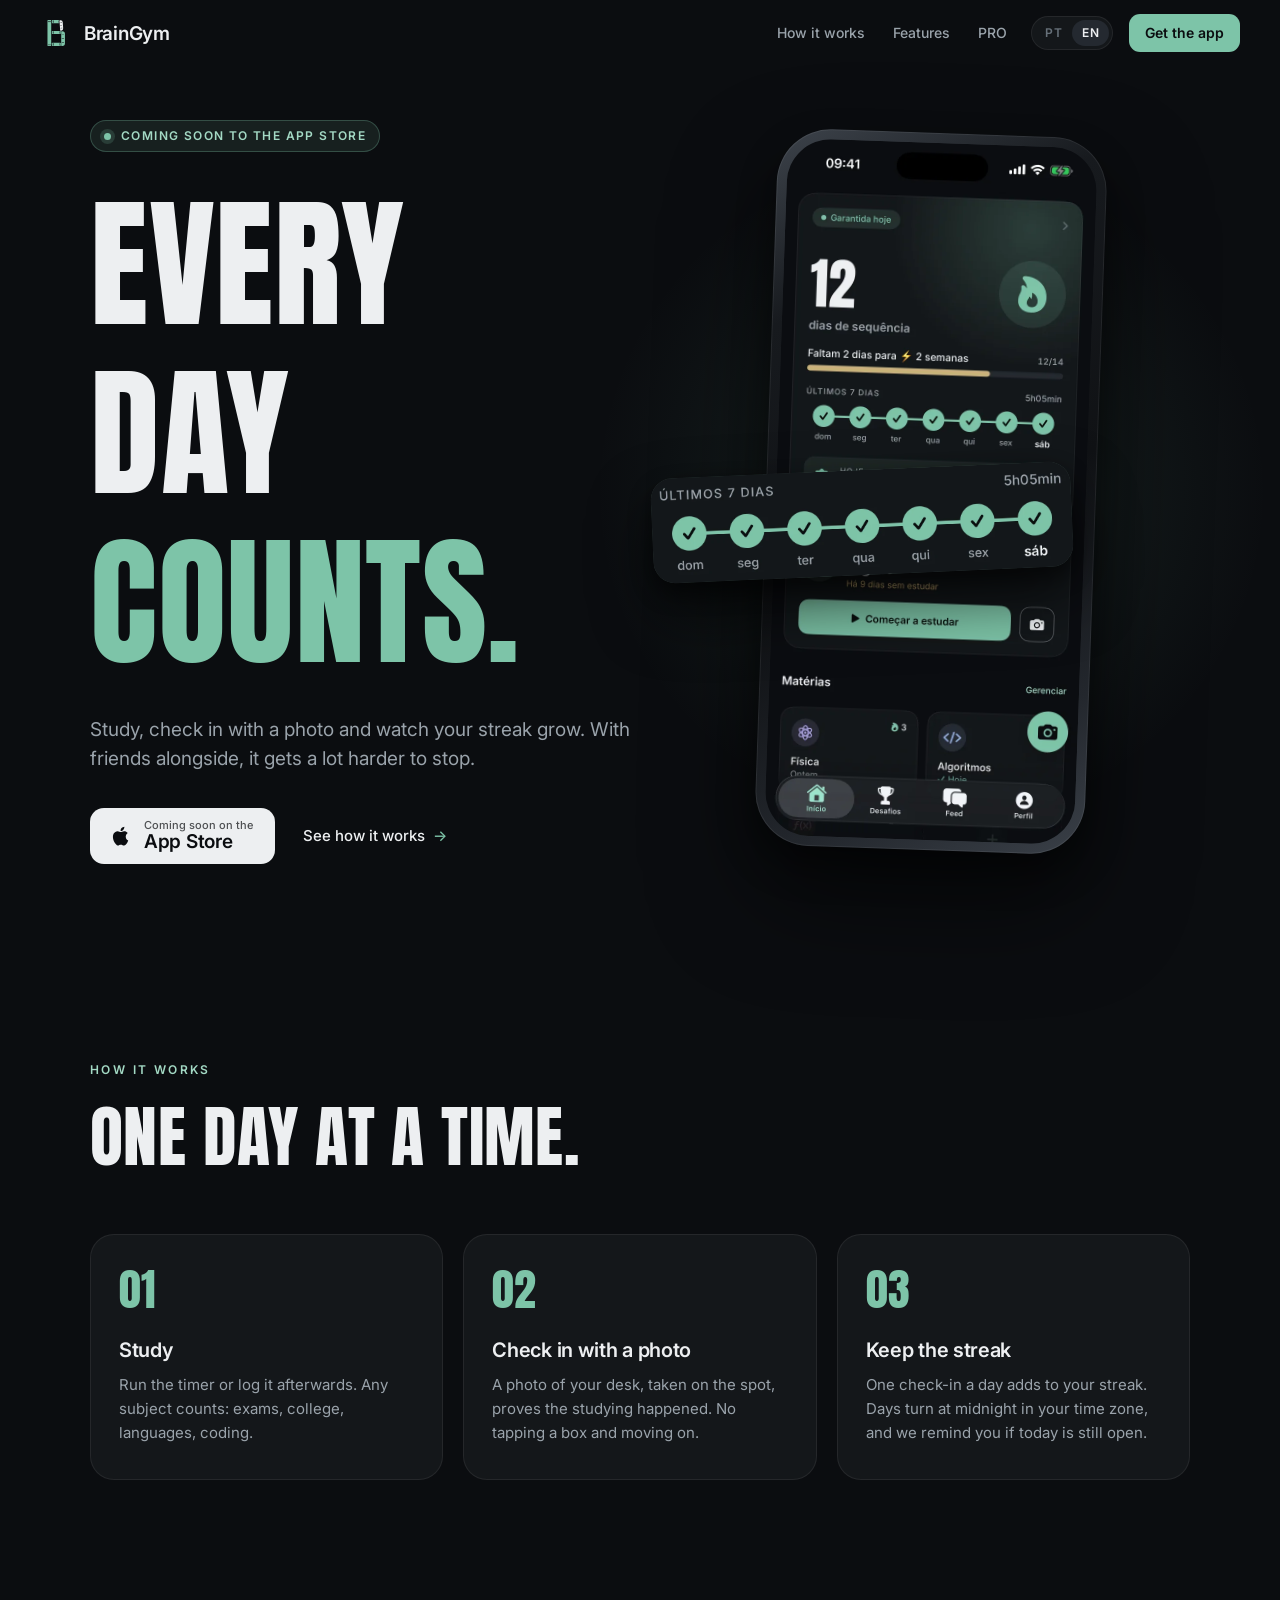
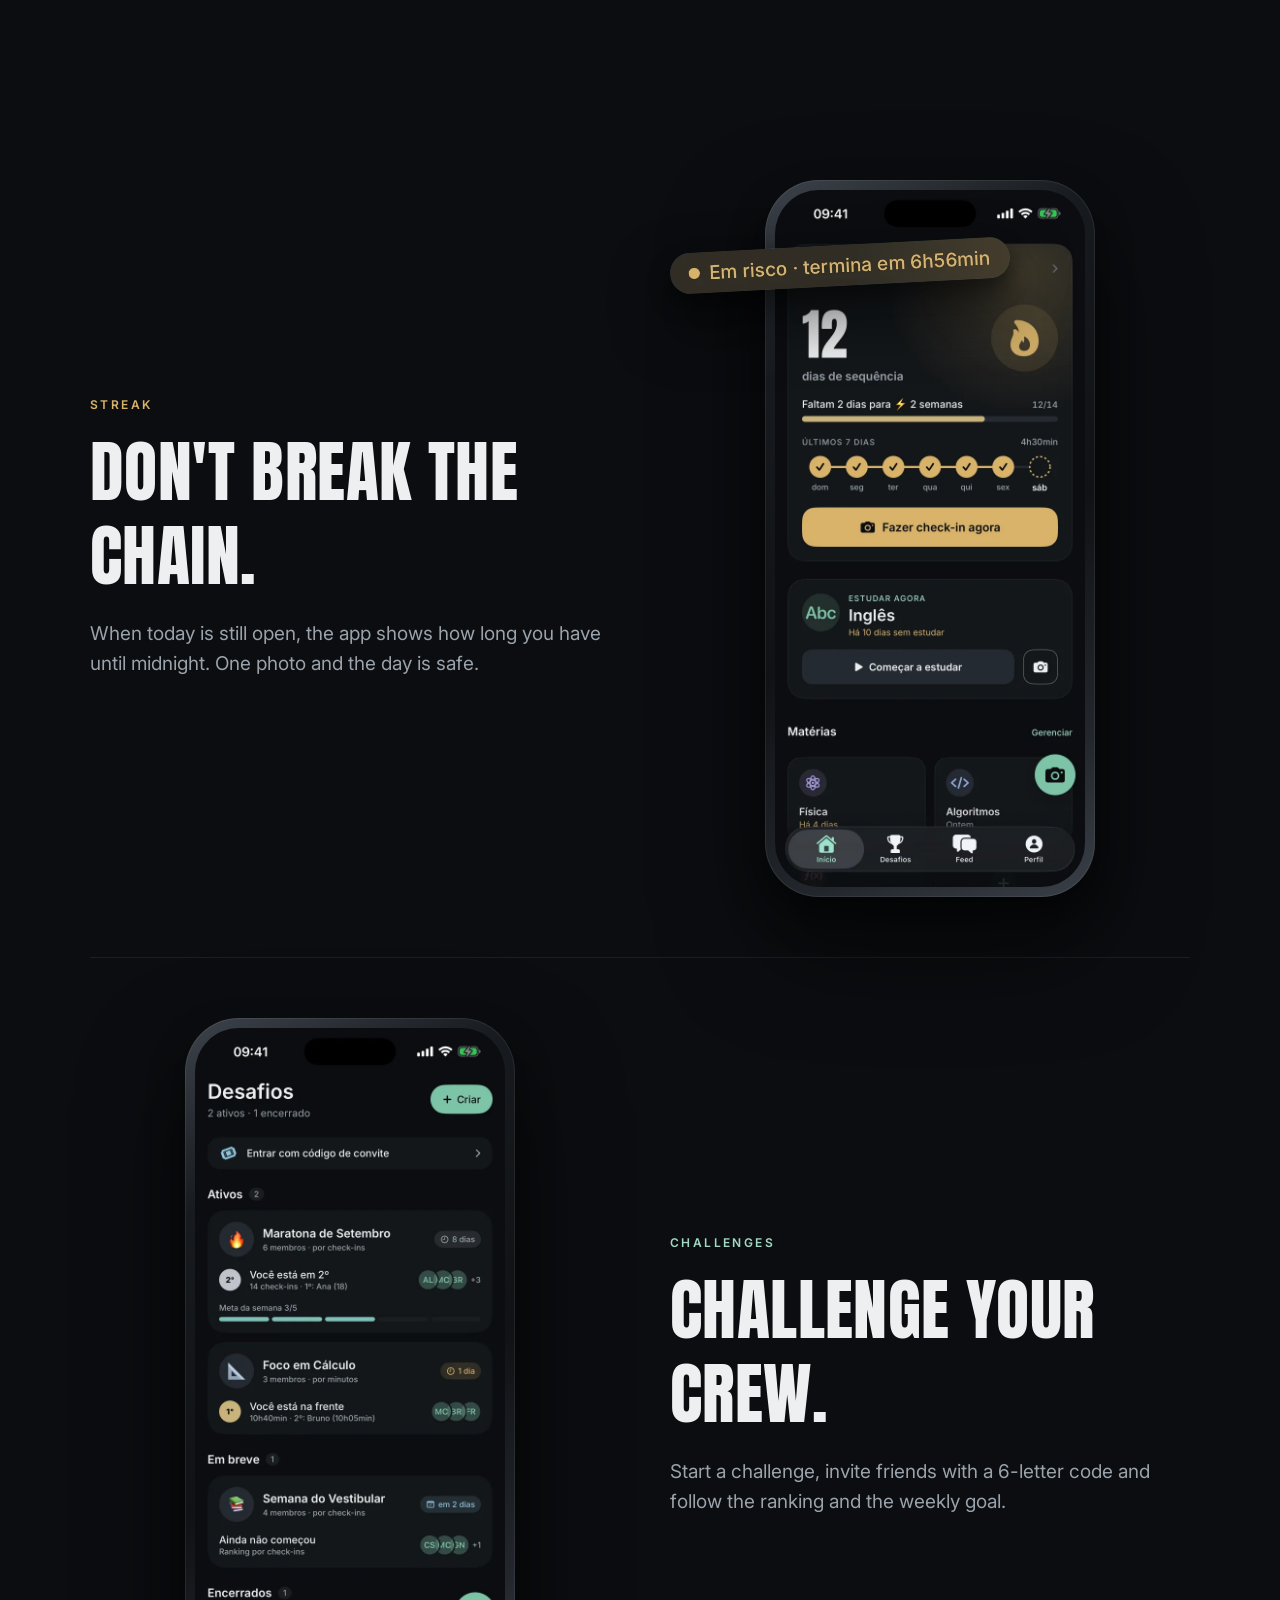
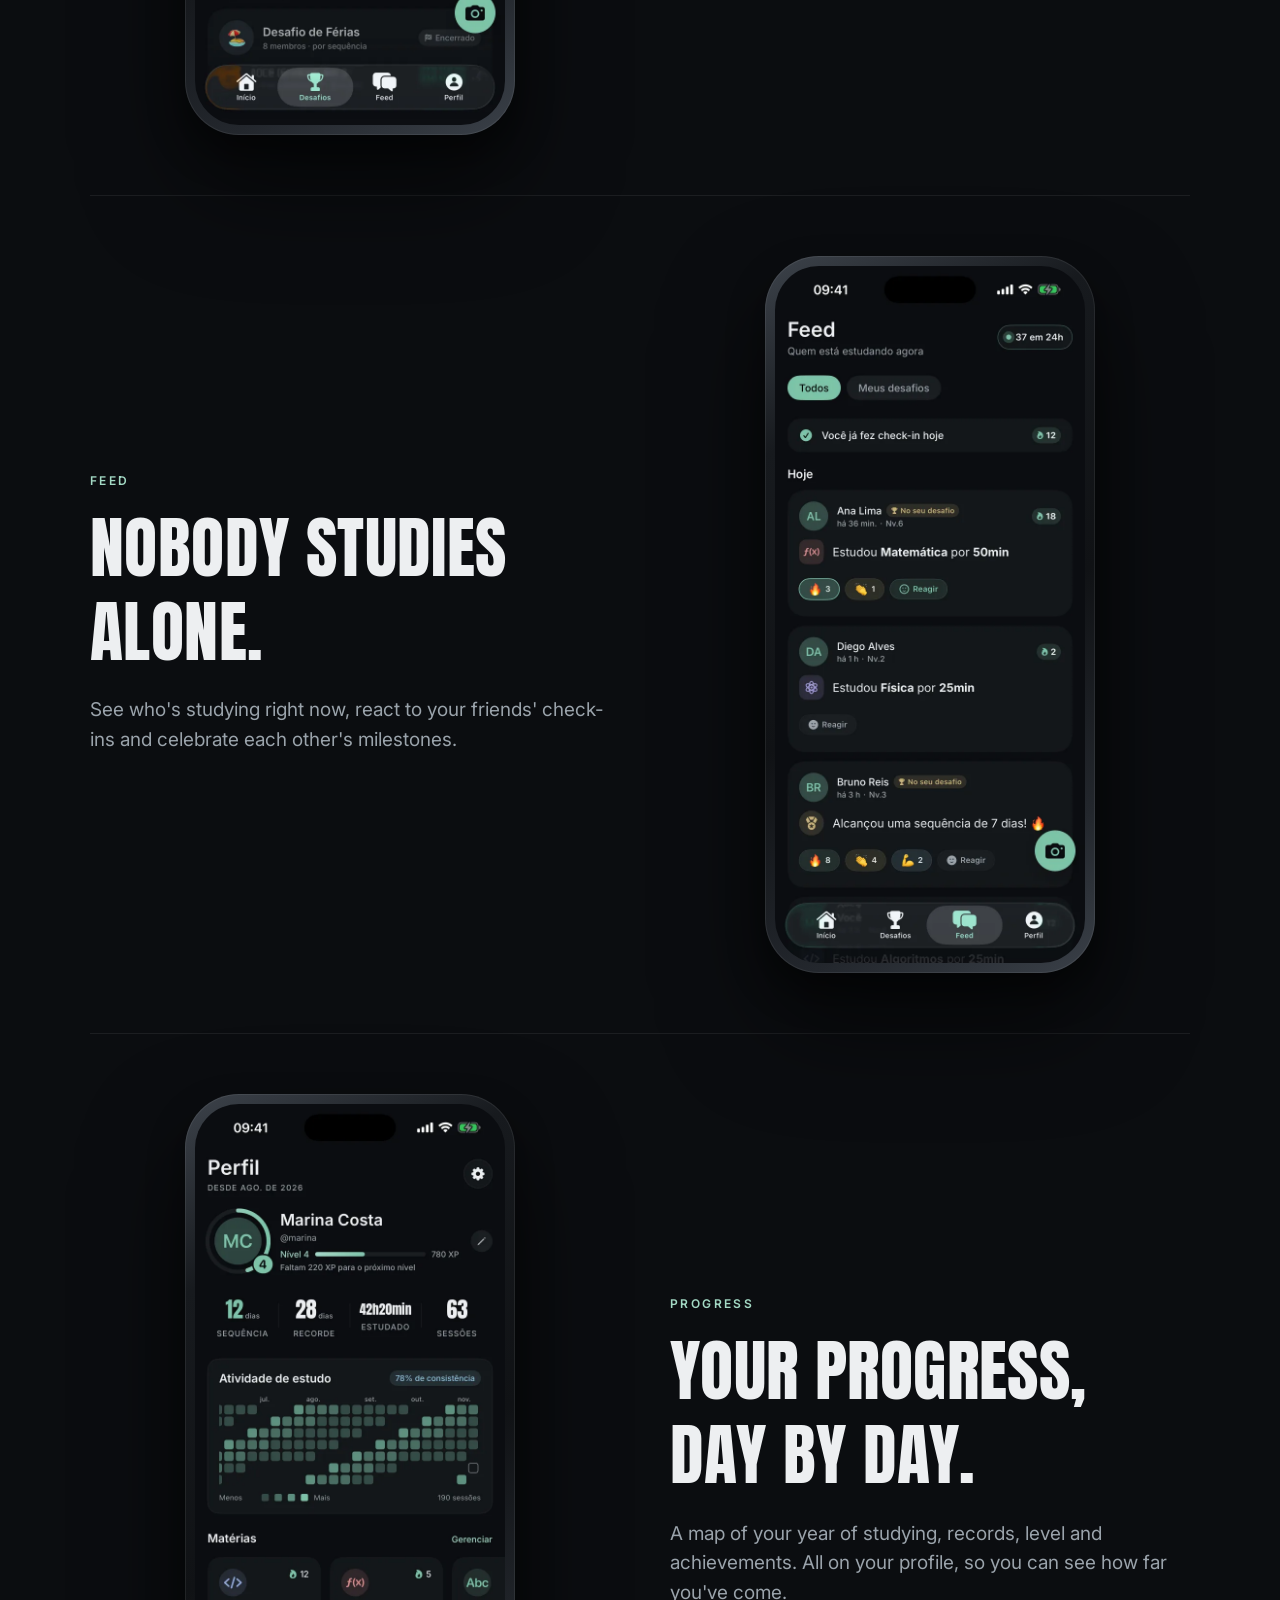
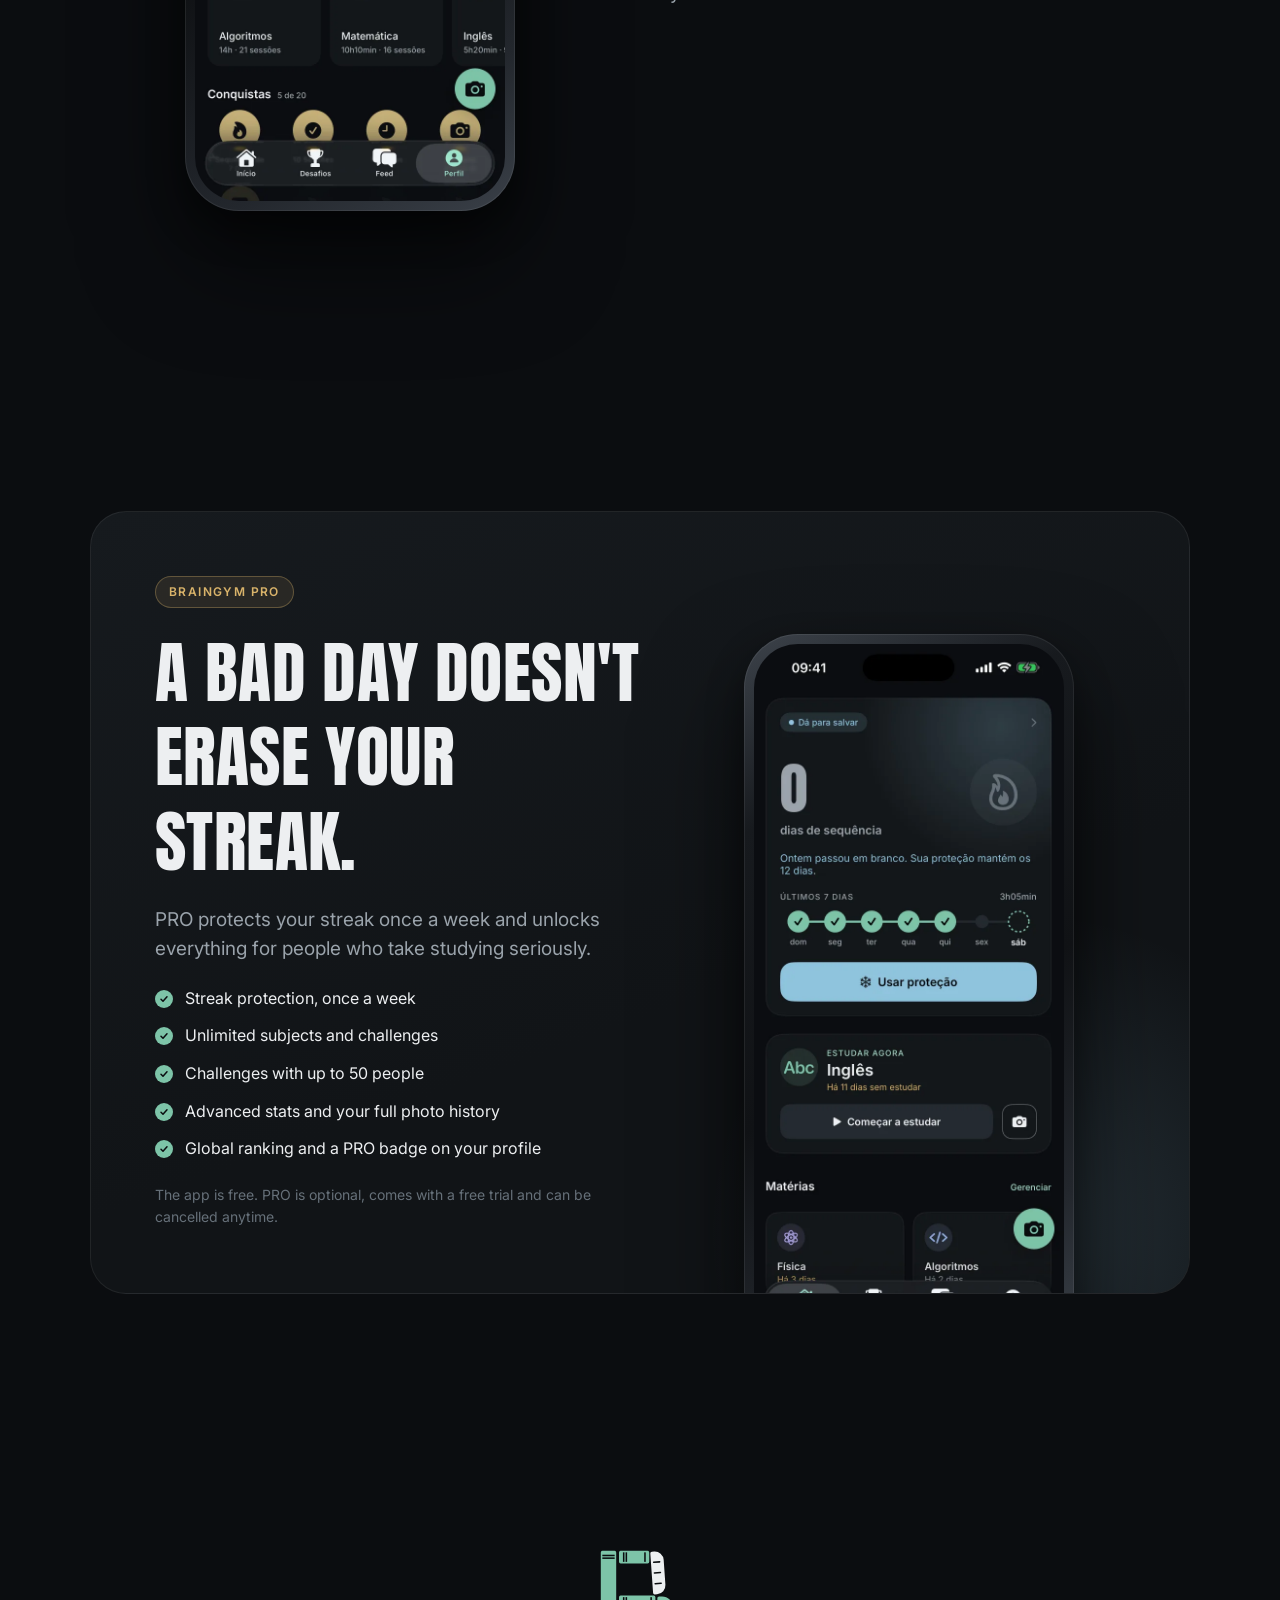
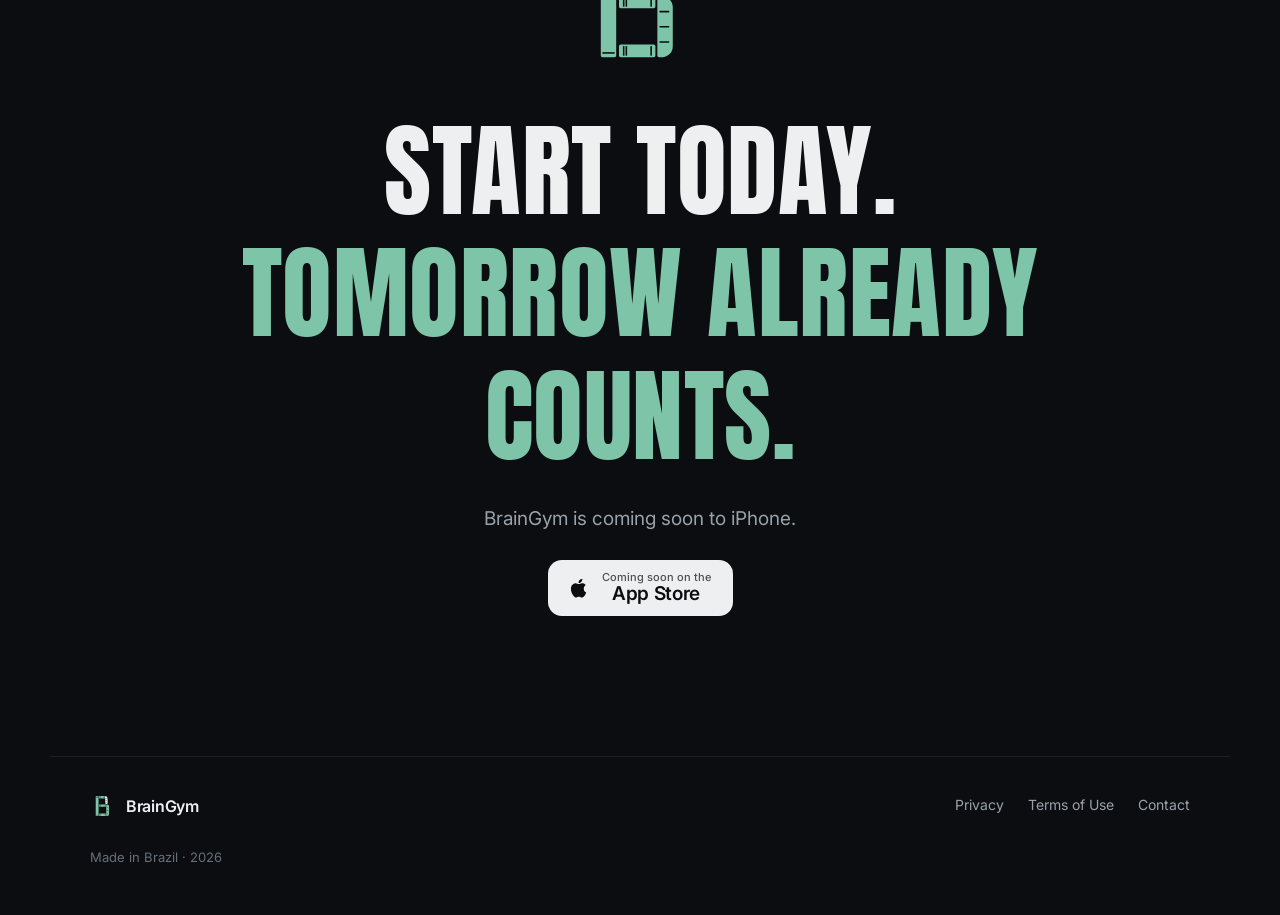
==== commit b3d9e315: "fix: give Anton headings room for accented capitals Anton's Ã, Ê and Á rise well above the cap heigh" ====
--- a/index.html
+++ b/index.html
@@ -16,7 +16,7 @@
   <link rel="preconnect" href="https://fonts.googleapis.com" />
   <link rel="preconnect" href="https://fonts.gstatic.com" crossorigin />
   <link href="https://fonts.googleapis.com/css2?family=Anton&family=Inter:wght@400;500;600;700&display=swap" rel="stylesheet" />
-  <link rel="stylesheet" href="/styles.css?v=20" />
+  <link rel="stylesheet" href="/styles.css?v=21" />
 </head>
 <body>
   <header class="nav" data-nav>
--- a/styles.css
+++ b/styles.css
@@ -109,13 +109,15 @@
 /* ---------- Type ---------- */
 
 .display {
-  font: 400 clamp(72px, 11vw, 148px)/0.95 var(--display);
+  font: 400 clamp(72px, 11vw, 148px)/1.2 var(--display);
   text-transform: uppercase; letter-spacing: 0.5px;
 }
 .display em, .title em { font-style: normal; color: var(--sage); }
 .display--md { font-size: clamp(56px, 8vw, 104px); }
+/* Anton's accented capitals (Ã, Ê, Á) rise well above the cap height;
+   tighter leading than this lets them touch the line above. */
 .title {
-  font: 400 clamp(40px, 5.4vw, 68px)/1.02 var(--display);
+  font: 400 clamp(40px, 5.4vw, 68px)/1.24 var(--display);
   text-transform: uppercase; letter-spacing: 0.4px;
 }
 .lead { color: var(--sub); font-size: clamp(17px, 1.6vw, 19px); line-height: 1.55; max-width: 34em; }
@@ -256,7 +258,7 @@
 
 .legal { max-width: 760px; margin: 0 auto; padding: 140px var(--gutter) 100px; }
 .legal__eyebrow { color: var(--sage-light); font: 600 12px/1 var(--sans); text-transform: uppercase; letter-spacing: 2.4px; margin-bottom: 18px; }
-.legal__title { font: 400 clamp(44px, 7vw, 76px)/1 var(--display); text-transform: uppercase; letter-spacing: .4px; margin-bottom: 16px; }
+.legal__title { font: 400 clamp(44px, 7vw, 76px)/1.24 var(--display); text-transform: uppercase; letter-spacing: .4px; margin-bottom: 16px; }
 .legal__title .accent { color: var(--sage); }
 .legal__updated { color: var(--faint); font-size: 14px; margin-bottom: 36px; }
 .legal__callout {
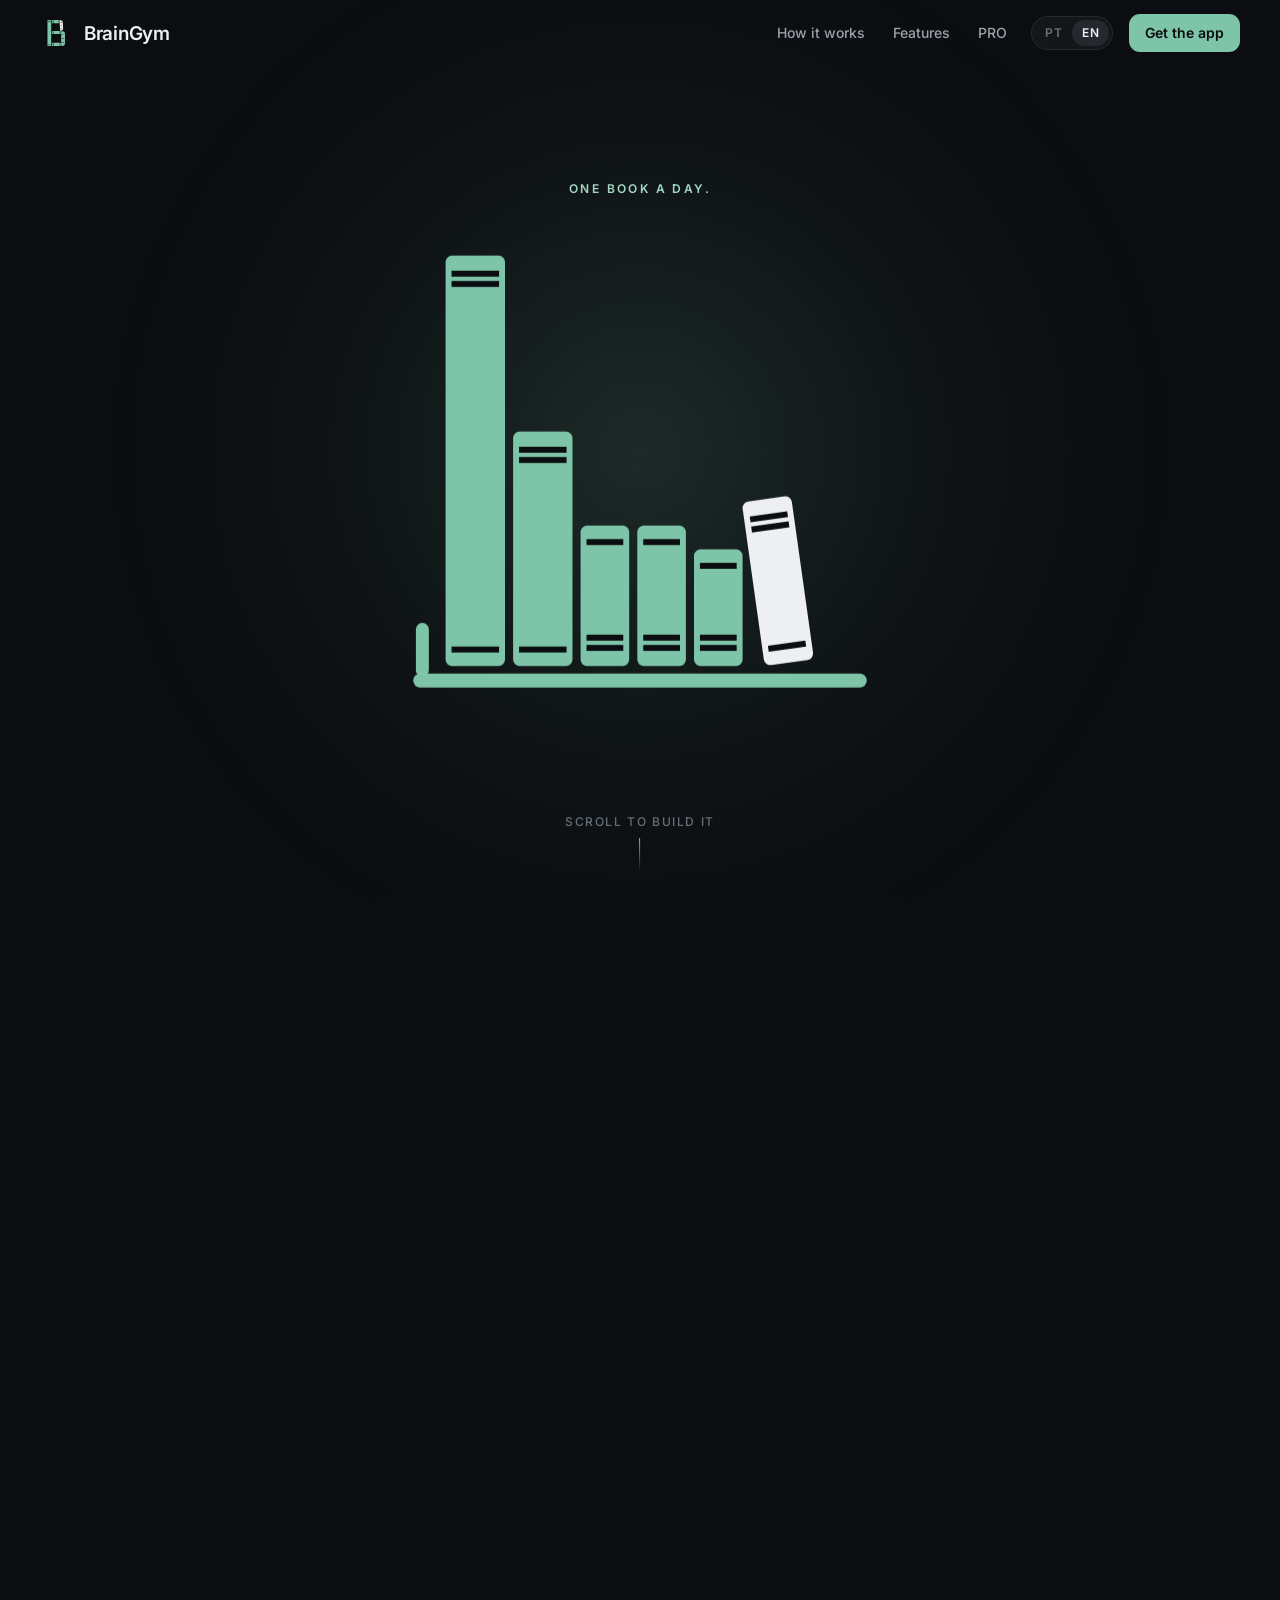
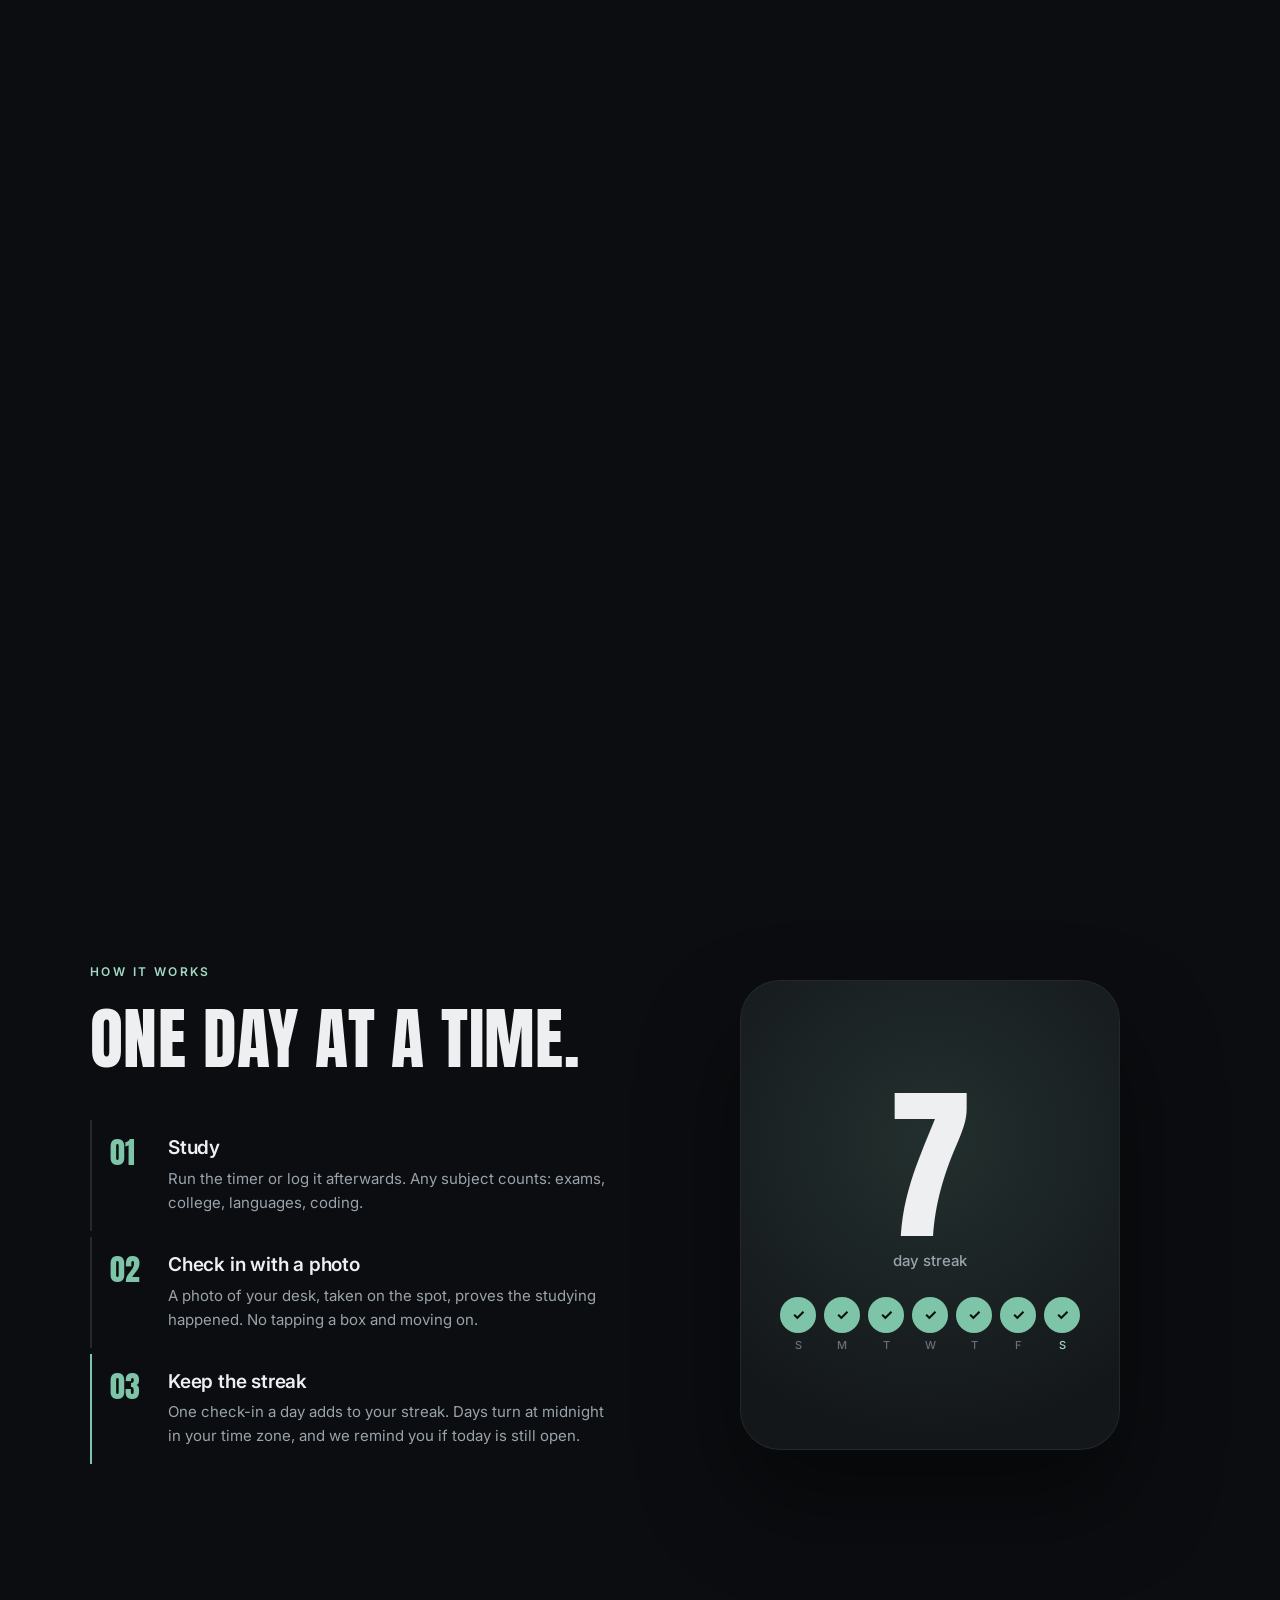
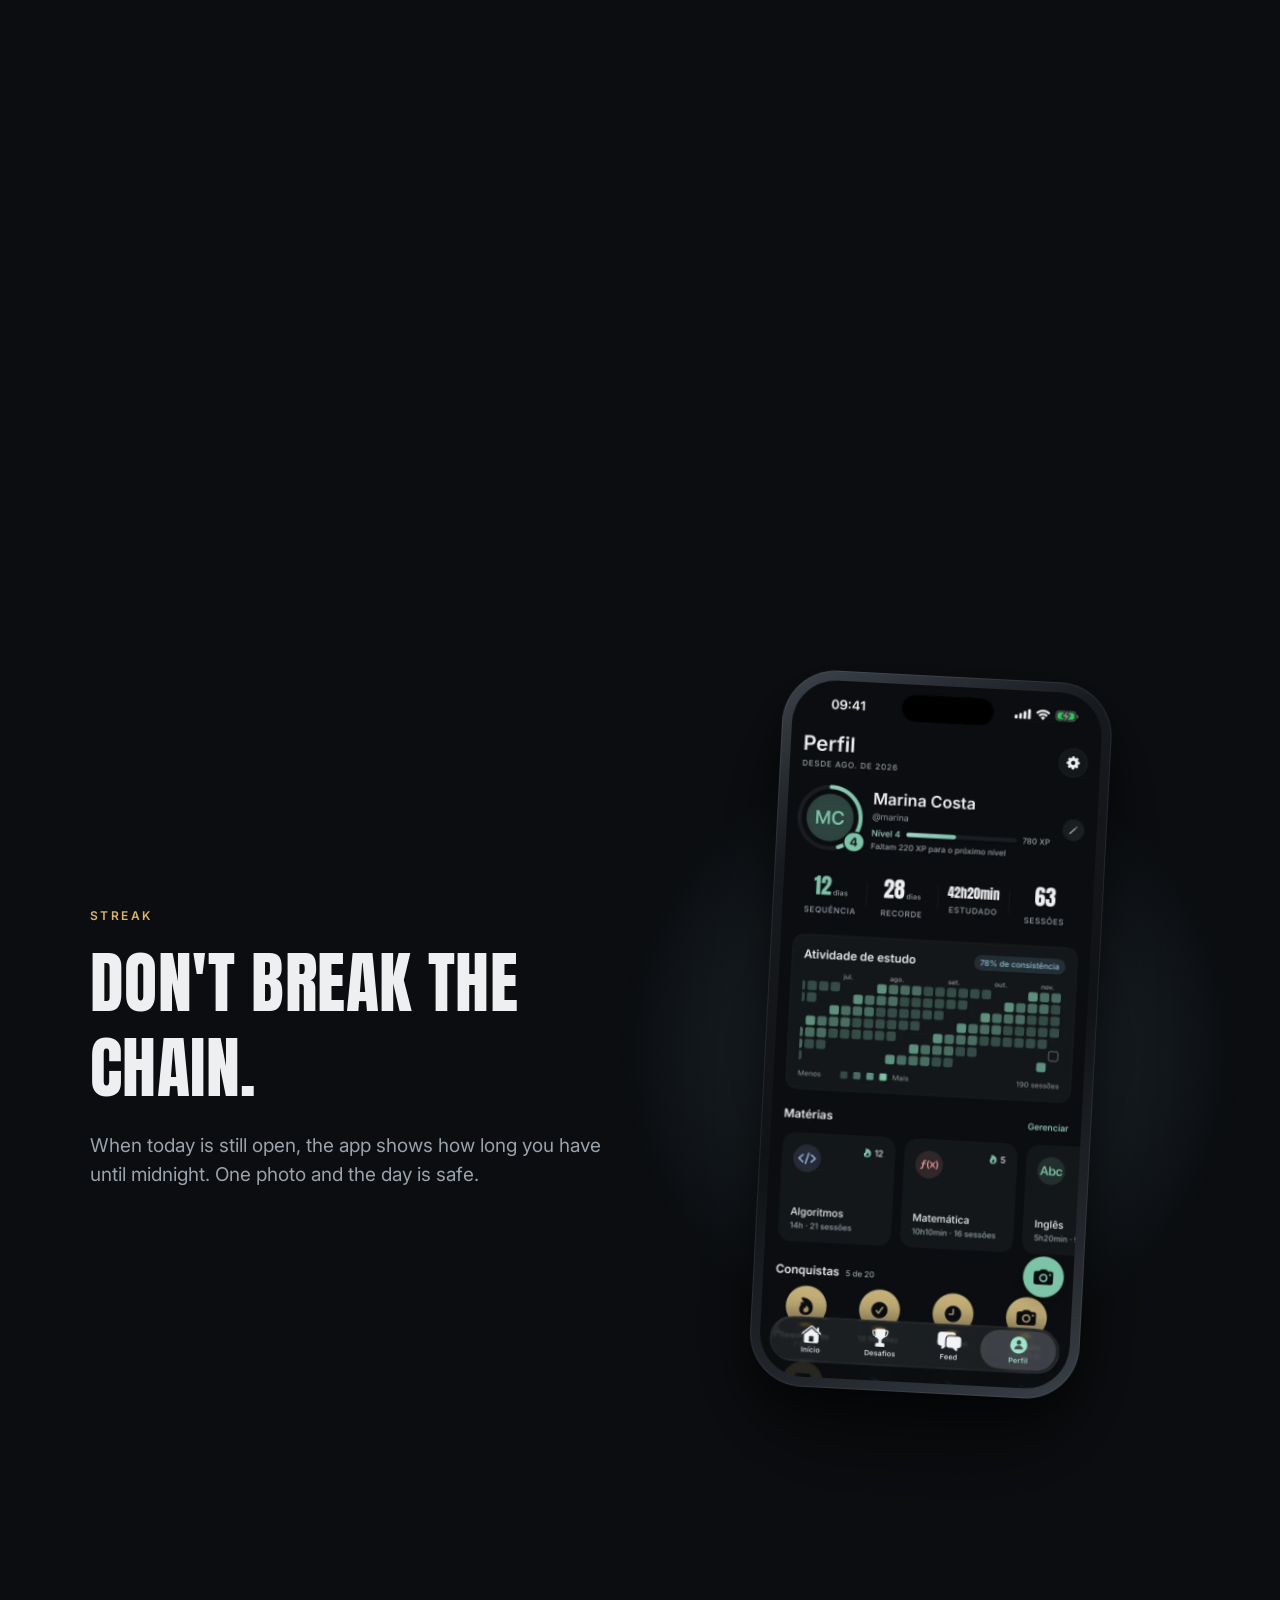
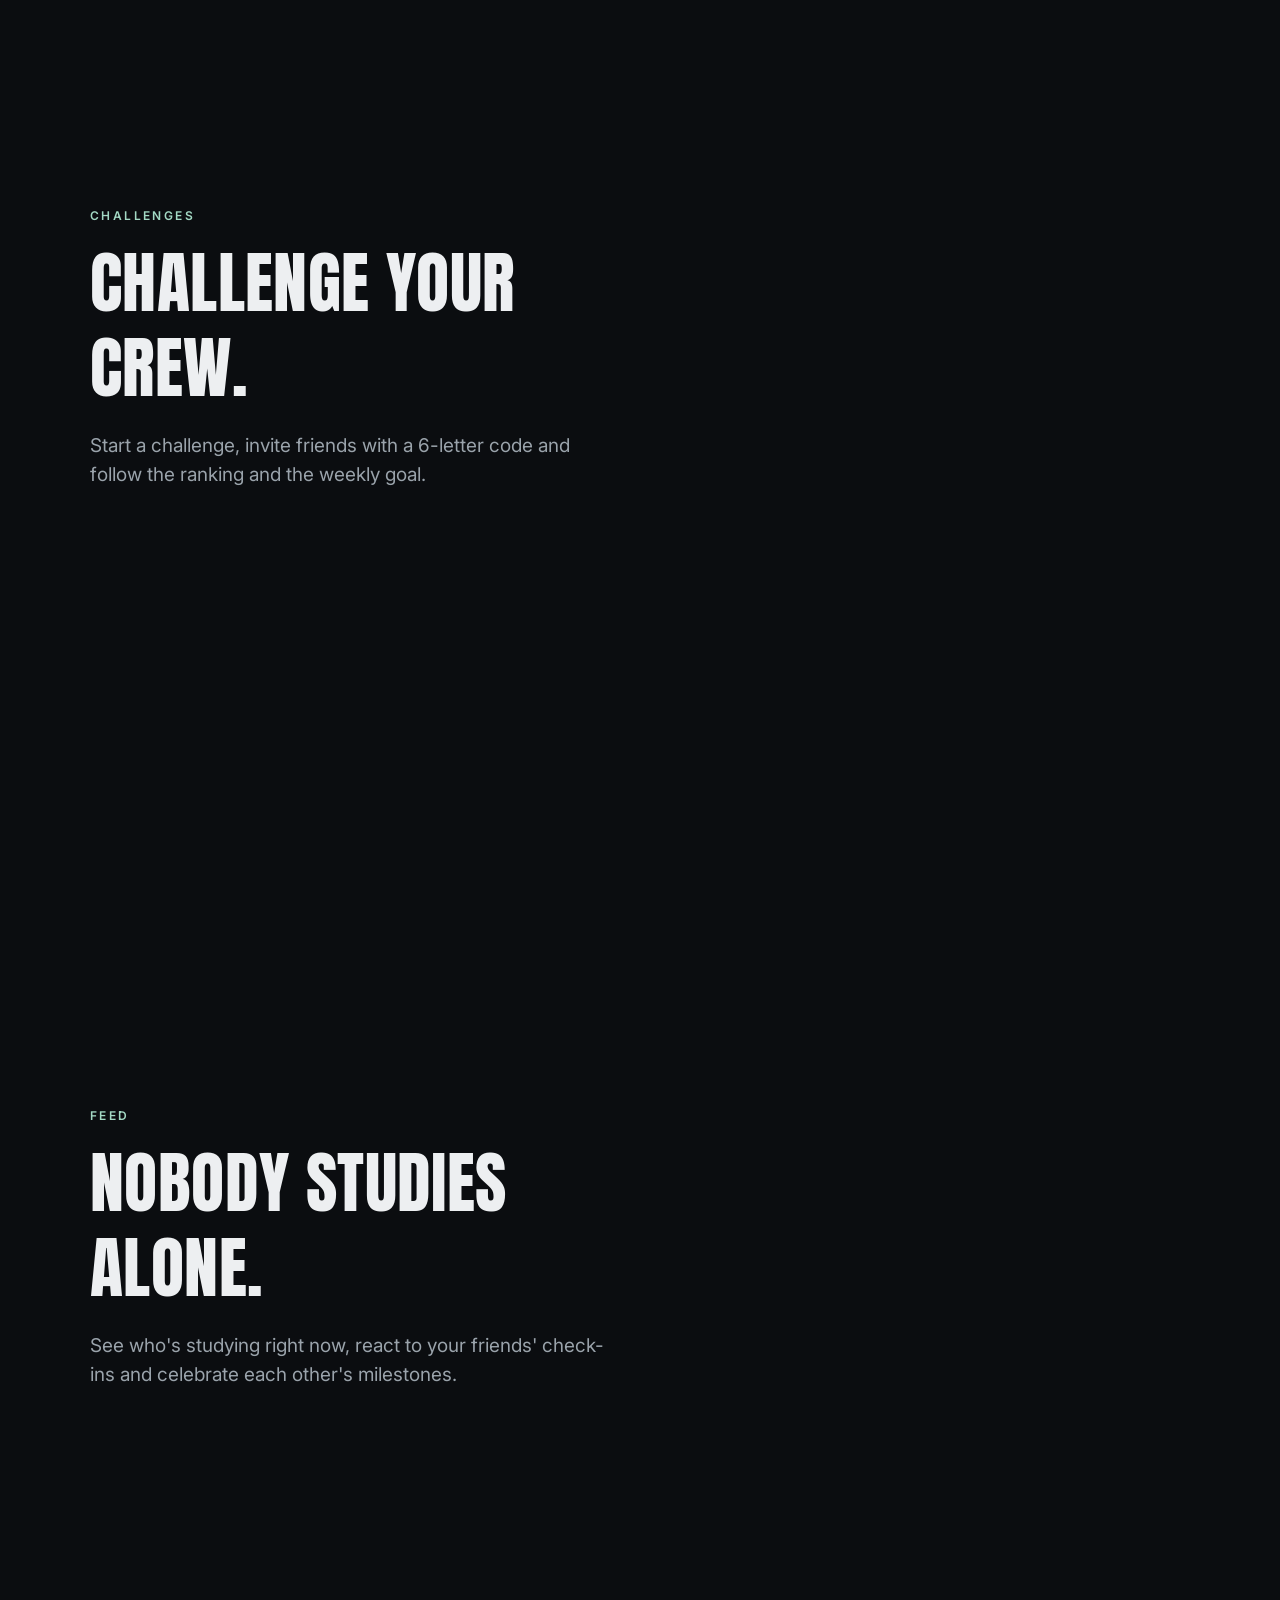
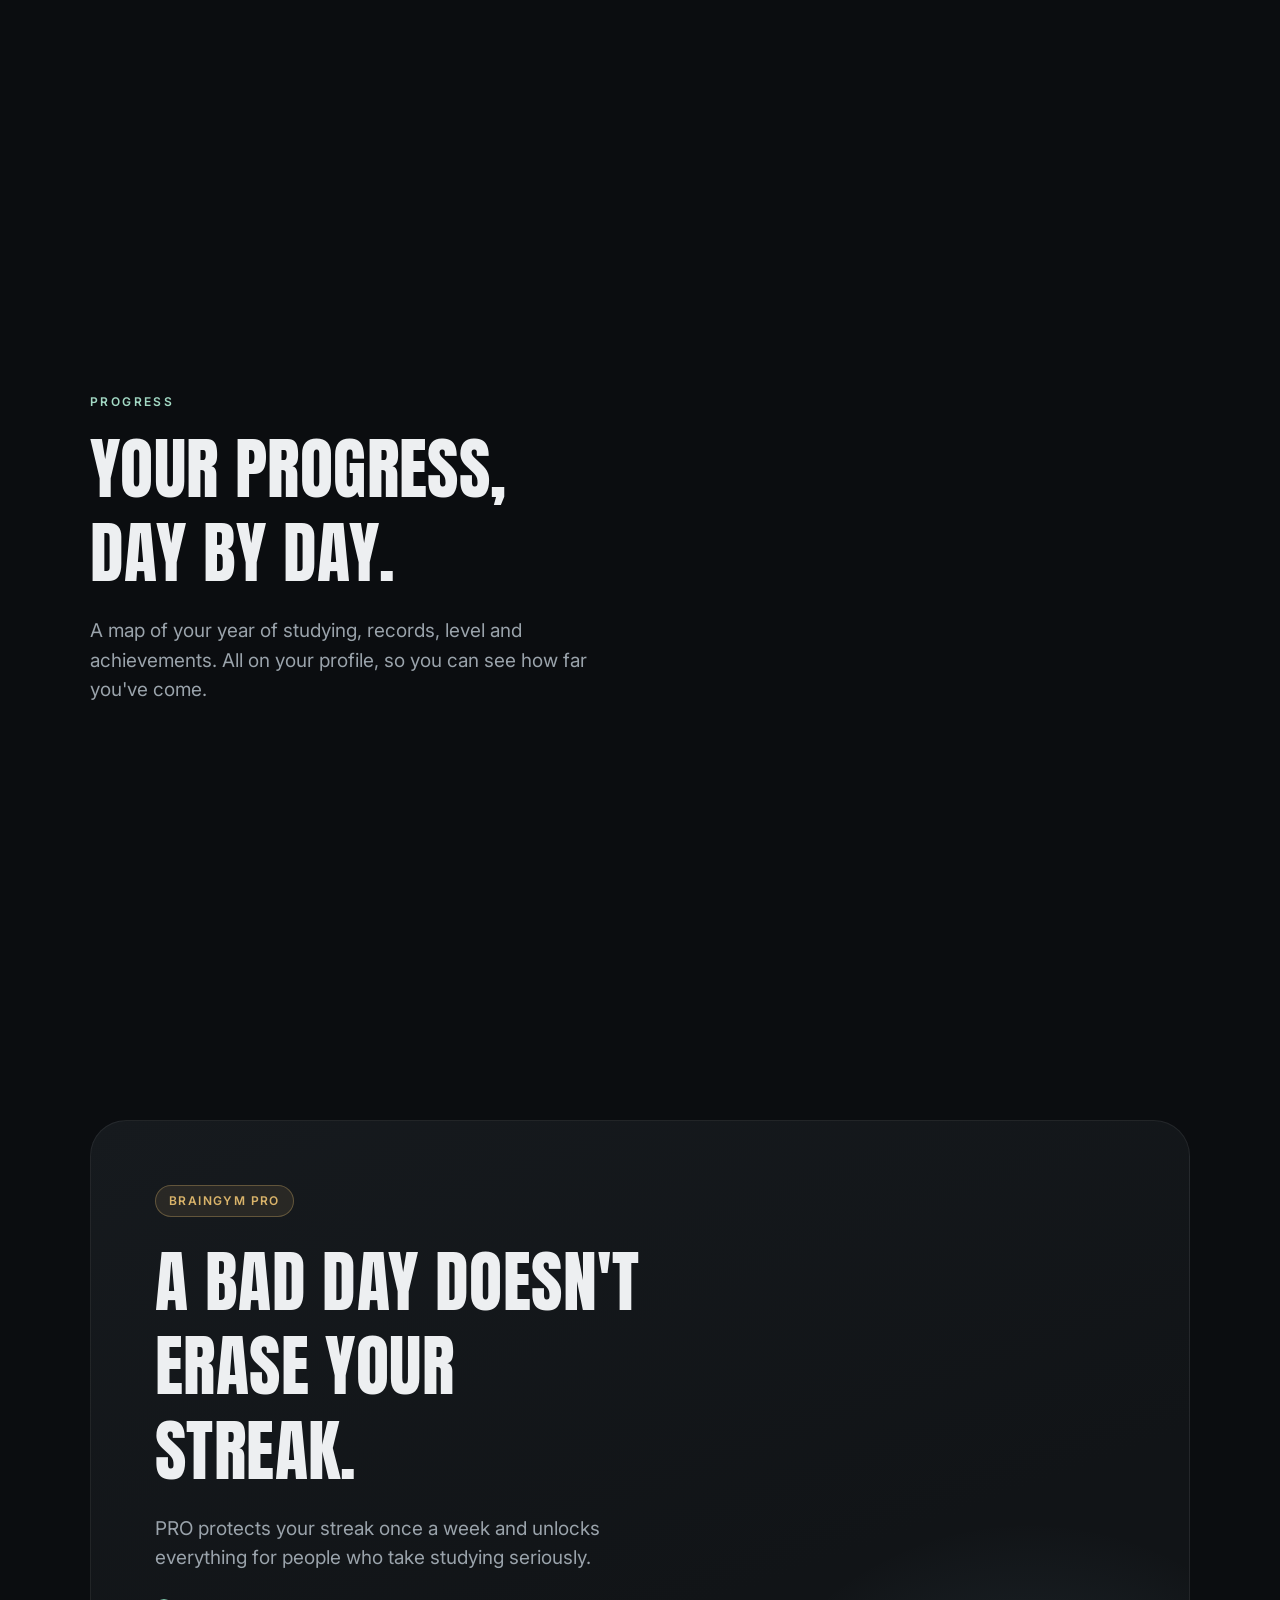
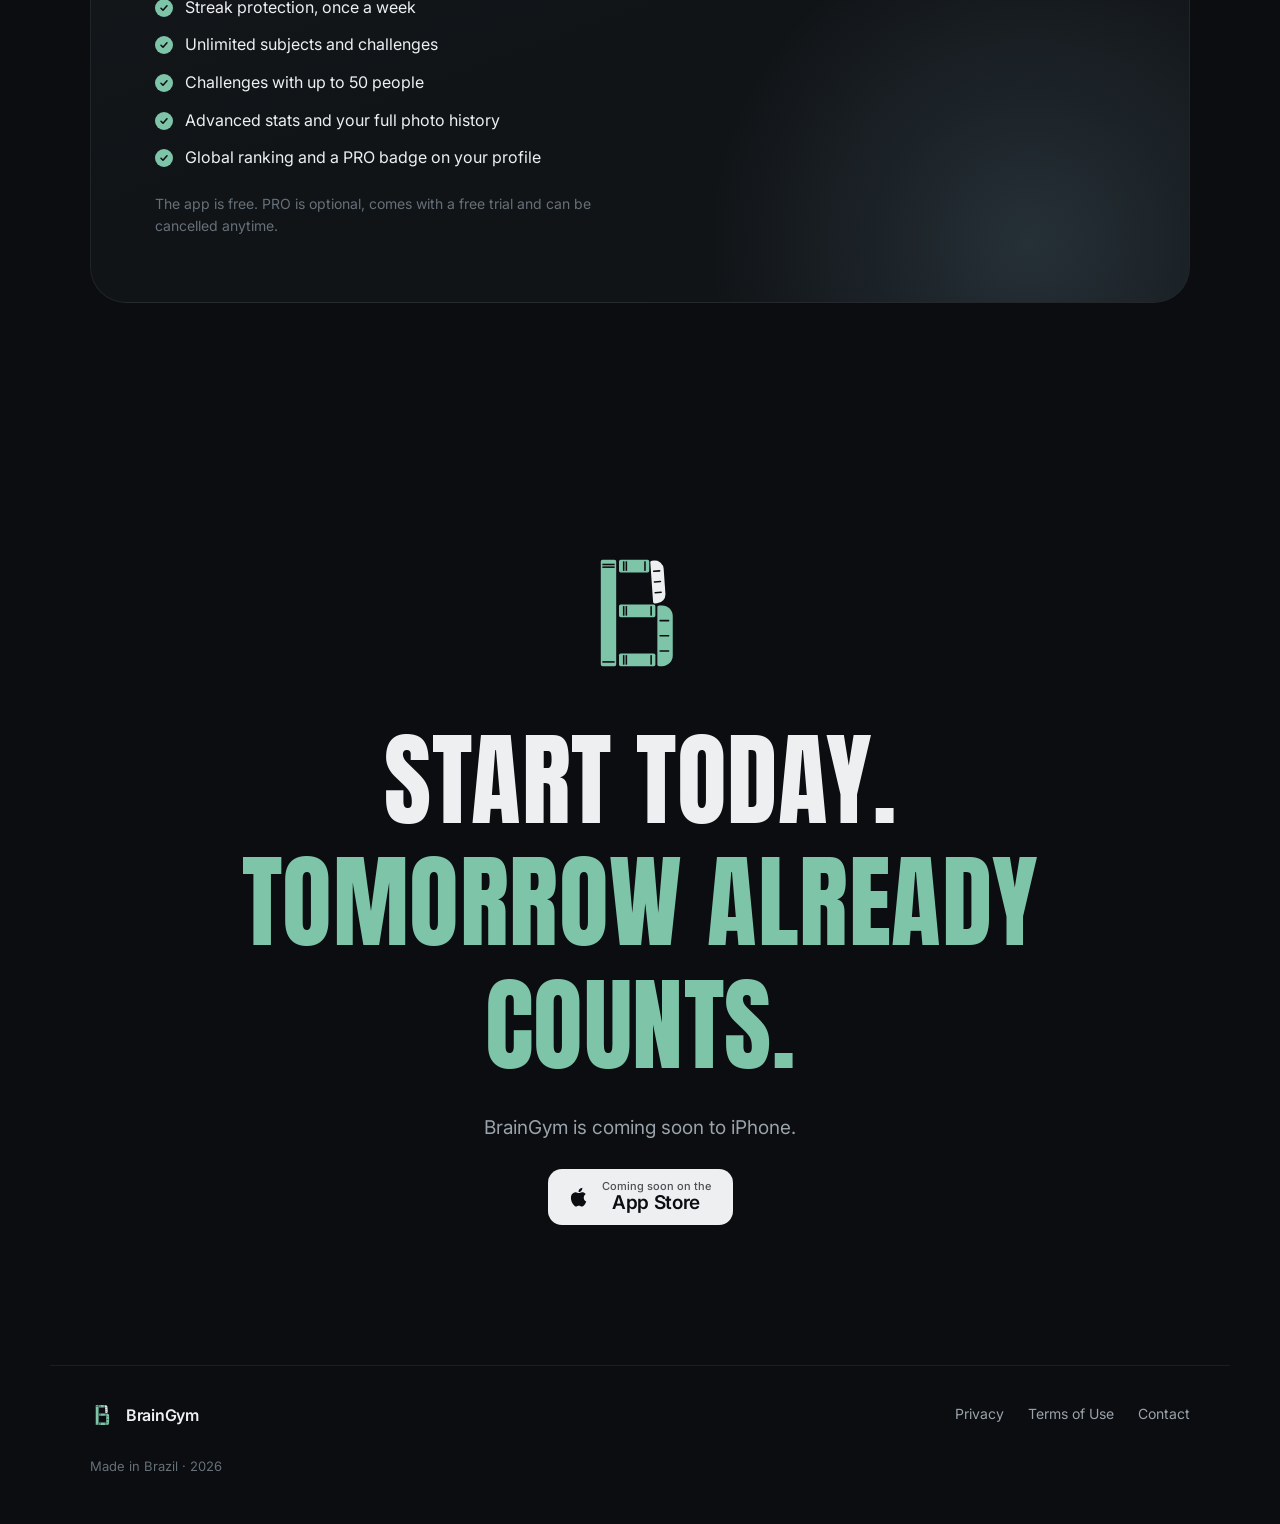
==== commit 9e4dea48: "feat: scroll-driven scenes on the landing Scrolling now drives three scenes: the shelf gathers into " ====
--- a/index.html
+++ b/index.html
@@ -16,7 +16,7 @@
   <link rel="preconnect" href="https://fonts.googleapis.com" />
   <link rel="preconnect" href="https://fonts.gstatic.com" crossorigin />
   <link href="https://fonts.googleapis.com/css2?family=Anton&family=Inter:wght@400;500;600;700&display=swap" rel="stylesheet" />
-  <link rel="stylesheet" href="/styles.css?v=21" />
+  <link rel="stylesheet" href="/styles.css?v=30" />
 </head>
 <body>
   <header class="nav" data-nav>
@@ -38,104 +38,123 @@
     </div>
   </header>
 
+  <div class="scrollbar" aria-hidden="true"><span data-scrollbar></span></div>
+
   <main>
-    <!-- Hero -->
-    <section class="hero">
-      <div class="hero__copy">
-        <p class="chip reveal"><span class="dot"></span><span data-i18n="hero.badge">Em breve na App Store</span></p>
-        <h1 class="display reveal">
-          <span data-i18n="hero.title1">Cada dia</span><br />
-          <em data-i18n="hero.title2">conta.</em>
-        </h1>
-        <p class="lead reveal" data-i18n="hero.lead">Estude, faça check-in com uma foto e veja sua sequência crescer. Com amigos do lado, fica bem mais difícil parar.</p>
-        <div class="hero__cta reveal">
-          <a class="store" href="#baixar" aria-label="App Store">
-            <svg viewBox="0 0 24 24" aria-hidden="true"><path fill="currentColor" d="M16.37 12.6c-.02-2.2 1.8-3.26 1.88-3.31-1.03-1.5-2.62-1.7-3.18-1.73-1.35-.14-2.64.8-3.33.8-.69 0-1.74-.78-2.87-.76-1.47.02-2.83.86-3.59 2.18-1.53 2.66-.39 6.6 1.1 8.76.73 1.06 1.6 2.24 2.73 2.2 1.1-.04 1.51-.71 2.84-.71 1.32 0 1.7.71 2.86.69 1.18-.02 1.93-1.07 2.65-2.13.84-1.22 1.18-2.41 1.2-2.47-.03-.01-2.3-.88-2.32-3.52zM14.2 6.13c.6-.73 1.01-1.75.9-2.76-.87.04-1.92.58-2.54 1.31-.56.64-1.05 1.68-.92 2.67.97.08 1.96-.49 2.56-1.22z"/></svg>
-            <span><small data-i18n="hero.store_small">Em breve na</small><strong>App Store</strong></span>
-          </a>
-          <a class="link-arrow" href="#como-funciona" data-i18n="hero.how">Ver como funciona</a>
-        </div>
-      </div>
-
-      <div class="hero__visual" aria-hidden="true">
-        <div class="glow"></div>
-        <div class="phone phone--hero"><img src="/assets/app/01-home-rich.webp" alt="" width="660" height="1434" /></div>
-        <img class="float float--week" src="/assets/app/week-strip.webp" alt="" />
-      </div>
-    </section>
-
-    <!-- How it works -->
-    <section class="section" id="como-funciona">
-      <header class="section__head reveal">
-        <p class="overline" data-i18n="how.overline">Como funciona</p>
-        <h2 class="title" data-i18n="how.title">Um dia de cada vez.</h2>
-      </header>
-      <ol class="steps">
-        <li class="step reveal">
-          <span class="step__n">01</span>
-          <h3 data-i18n="how.s1.title">Estude</h3>
-          <p data-i18n="how.s1.body">Ligue o cronômetro ou registre depois. Vale qualquer matéria: vestibular, faculdade, idiomas, programação.</p>
-        </li>
-        <li class="step reveal">
-          <span class="step__n">02</span>
-          <h3 data-i18n="how.s2.title">Faça check-in com foto</h3>
-          <p data-i18n="how.s2.body">Uma foto da sua mesa, tirada na hora, prova que o estudo aconteceu. Nada de marcar e esquecer.</p>
-        </li>
-        <li class="step reveal">
-          <span class="step__n">03</span>
-          <h3 data-i18n="how.s3.title">Mantenha a sequência</h3>
-          <p data-i18n="how.s3.body">Um check-in por dia soma na sua sequência. O dia vira à meia-noite no seu fuso, e a gente te lembra se ele ainda estiver em aberto.</p>
-        </li>
-      </ol>
-    </section>
-
-    <!-- Features -->
-    <section class="section" id="recursos">
-      <article class="feature reveal">
-        <div class="feature__copy">
+    <!-- 1 · Opening: the shelf gathers into the B as you scroll -->
+    <section class="s-open" data-scene="open" aria-label="BrainGym">
+      <div class="s-open__sticky">
+        <p class="s-open__intro overline" data-open-intro data-i18n="open.intro">Um livro por dia.</p>
+        <canvas class="s-open__mark" data-open-mark aria-hidden="true"></canvas>
+        <div class="s-open__copy" data-open-copy>
+          <p class="chip"><span class="dot"></span><span data-i18n="hero.badge">Em breve na App Store</span></p>
+          <h1 class="display display--hero">
+            <span data-i18n="hero.title1">Cada dia</span>
+            <em data-i18n="hero.title2">conta.</em>
+          </h1>
+          <p class="lead" data-i18n="hero.lead">Estude, faça check-in com uma foto e veja sua sequência crescer. Com amigos do lado, fica bem mais difícil parar.</p>
+          <div class="hero__cta">
+            <a class="store" href="#baixar" aria-label="App Store">
+              <svg viewBox="0 0 24 24" aria-hidden="true"><path fill="currentColor" d="M16.37 12.6c-.02-2.2 1.8-3.26 1.88-3.31-1.03-1.5-2.62-1.7-3.18-1.73-1.35-.14-2.64.8-3.33.8-.69 0-1.74-.78-2.87-.76-1.47.02-2.83.86-3.59 2.18-1.53 2.66-.39 6.6 1.1 8.76.73 1.06 1.6 2.24 2.73 2.2 1.1-.04 1.51-.71 2.84-.71 1.32 0 1.7.71 2.86.69 1.18-.02 1.93-1.07 2.65-2.13.84-1.22 1.18-2.41 1.2-2.47-.03-.01-2.3-.88-2.32-3.52zM14.2 6.13c.6-.73 1.01-1.75.9-2.76-.87.04-1.92.58-2.54 1.31-.56.64-1.05 1.68-.92 2.67.97.08 1.96-.49 2.56-1.22z"/></svg>
+              <span><small data-i18n="hero.store_small">Em breve na</small><strong>App Store</strong></span>
+            </a>
+            <a class="link-arrow" href="#como-funciona" data-i18n="hero.how">Ver como funciona</a>
+          </div>
+        </div>
+        <p class="s-open__hint" data-open-hint><span data-i18n="open.hint">Role para montar</span><i aria-hidden="true"></i></p>
+      </div>
+    </section>
+
+    <!-- 2 · How a day works, scrubbed by scroll -->
+    <section class="s-day" id="como-funciona" data-scene="day">
+      <div class="s-day__sticky">
+        <div class="s-day__text">
+          <p class="overline" data-i18n="how.overline">Como funciona</p>
+          <h2 class="title" data-i18n="how.title">Um dia de cada vez.</h2>
+          <ol class="s-day__steps">
+            <li data-day-step="0">
+              <span class="n">01</span>
+              <div><h3 data-i18n="how.s1.title">Estude</h3><p data-i18n="how.s1.body">Ligue o cronômetro ou registre depois. Vale qualquer matéria: vestibular, faculdade, idiomas, programação.</p></div>
+            </li>
+            <li data-day-step="1">
+              <span class="n">02</span>
+              <div><h3 data-i18n="how.s2.title">Faça check-in com foto</h3><p data-i18n="how.s2.body">Uma foto da sua mesa, tirada na hora, prova que o estudo aconteceu. Nada de marcar e esquecer.</p></div>
+            </li>
+            <li data-day-step="2">
+              <span class="n">03</span>
+              <div><h3 data-i18n="how.s3.title">Mantenha a sequência</h3><p data-i18n="how.s3.body">Um check-in por dia soma na sua sequência. O dia vira à meia-noite no seu fuso, e a gente te lembra se ele ainda estiver em aberto.</p></div>
+            </li>
+          </ol>
+        </div>
+
+        <div class="stage" aria-hidden="true">
+          <div class="stage__layer" data-day-layer="0">
+            <p class="stage__label"><span class="dot"></span><span data-i18n="stage.subject">Matemática · foco</span></p>
+            <div class="ring">
+              <svg viewBox="0 0 120 120"><circle cx="60" cy="60" r="54" class="ring__track"/><circle cx="60" cy="60" r="54" class="ring__fill" data-day-ring/></svg>
+              <span class="ring__time" data-day-clock>25:00</span>
+            </div>
+          </div>
+          <div class="stage__layer" data-day-layer="1">
+            <div class="desk" data-day-photo>
+              <div class="desk__img">
+                <svg viewBox="0 0 64 48" aria-hidden="true"><rect x="10" y="10" width="9" height="30" rx="2"/><rect x="21" y="16" width="8" height="24" rx="2"/><rect x="31" y="6" width="10" height="34" rx="2"/><rect x="43" y="13" width="9" height="27" rx="2" transform="rotate(8 47 40)"/><rect x="4" y="40" width="56" height="3" rx="1.5" opacity=".5"/></svg>
+              </div>
+              <span class="desk__flash" data-day-flash></span>
+              <span class="desk__check" data-day-check>✓</span>
+            </div>
+          </div>
+          <div class="stage__layer" data-day-layer="2">
+            <div class="streak">
+              <span class="streak__n" data-day-count>0</span>
+              <span class="streak__label" data-i18n="stage.days">dias de sequência</span>
+              <div class="streak__week" data-day-week></div>
+            </div>
+          </div>
+        </div>
+      </div>
+    </section>
+
+    <!-- 3 · Features: a pinned phone changes screen as each chapter passes -->
+    <section class="s-feat" id="recursos" data-scene="feat">
+      <div class="s-feat__chapters">
+        <article class="chapter" data-chapter="0" data-tint="gold">
           <p class="overline overline--gold" data-i18n="f1.overline">Sequência</p>
           <h2 class="title" data-i18n="f1.title">Não quebre a corrente.</h2>
           <p class="lead" data-i18n="f1.body">Quando o dia ainda está em aberto, o app mostra quanto tempo falta até a meia-noite. Uma foto e o dia está garantido.</p>
-        </div>
-        <div class="feature__visual">
-          <div class="phone"><img src="/assets/app/02-home-atrisk.webp" alt="" loading="lazy" width="660" height="1434" /></div>
-          <img class="float float--pill" src="/assets/app/at-risk-pill.webp" alt="" loading="lazy" />
-        </div>
-      </article>
-
-      <article class="feature feature--flip reveal">
-        <div class="feature__copy">
+          <div class="chapter__phone phone"><img src="/assets/app/02-home-atrisk.webp" alt="" loading="lazy" width="660" height="1434" /></div>
+        </article>
+        <article class="chapter" data-chapter="1" data-tint="sage">
           <p class="overline" data-i18n="f2.overline">Desafios</p>
           <h2 class="title" data-i18n="f2.title">Desafie sua turma.</h2>
           <p class="lead" data-i18n="f2.body">Crie um desafio, chame os amigos com um código de 6 letras e acompanhe o ranking e a meta da semana.</p>
-        </div>
-        <div class="feature__visual">
-          <div class="phone"><img src="/assets/app/03-challenges.webp" alt="" loading="lazy" width="660" height="1434" /></div>
-        </div>
-      </article>
-
-      <article class="feature reveal">
-        <div class="feature__copy">
+          <div class="chapter__phone phone"><img src="/assets/app/03-challenges.webp" alt="" loading="lazy" width="660" height="1434" /></div>
+        </article>
+        <article class="chapter" data-chapter="2" data-tint="sage">
           <p class="overline" data-i18n="f3.overline">Feed</p>
           <h2 class="title" data-i18n="f3.title">Ninguém estuda sozinho.</h2>
           <p class="lead" data-i18n="f3.body">Veja quem está estudando agora, reaja aos check-ins da turma e comemore os marcos de cada um.</p>
-        </div>
-        <div class="feature__visual">
-          <div class="phone"><img src="/assets/app/04-feed.webp" alt="" loading="lazy" width="660" height="1434" /></div>
-        </div>
-      </article>
-
-      <article class="feature feature--flip reveal">
-        <div class="feature__copy">
+          <div class="chapter__phone phone"><img src="/assets/app/04-feed.webp" alt="" loading="lazy" width="660" height="1434" /></div>
+        </article>
+        <article class="chapter" data-chapter="3" data-tint="blue">
           <p class="overline" data-i18n="f4.overline">Progresso</p>
           <h2 class="title" data-i18n="f4.title">Seu progresso, dia a dia.</h2>
           <p class="lead" data-i18n="f4.body">Mapa de estudos do ano, recordes, nível e conquistas. Tudo no seu perfil, para ver o quanto você já andou.</p>
-        </div>
-        <div class="feature__visual">
-          <div class="phone"><img src="/assets/app/05-profile.webp" alt="" loading="lazy" width="660" height="1434" /></div>
-        </div>
-      </article>
-    </section>
+          <div class="chapter__phone phone"><img src="/assets/app/05-profile.webp" alt="" loading="lazy" width="660" height="1434" /></div>
+        </article>
+      </div>
+      <div class="s-feat__pin" aria-hidden="true">
+        <div class="s-feat__glow" data-feat-glow></div>
+        <div class="phone s-feat__phone" data-feat-phone>
+          <img src="/assets/app/02-home-atrisk.webp" alt="" data-feat-screen="0" class="is-on" />
+          <img src="/assets/app/03-challenges.webp" alt="" data-feat-screen="1" loading="lazy" />
+          <img src="/assets/app/04-feed.webp" alt="" data-feat-screen="2" loading="lazy" />
+          <img src="/assets/app/05-profile.webp" alt="" data-feat-screen="3" loading="lazy" />
+        </div>
+        <img class="float float--pill s-feat__pill" src="/assets/app/at-risk-pill.webp" alt="" data-feat-pill />
+      </div>
+    </section>
+
 
     <!-- PRO -->
     <section class="section pro" id="pro">
@@ -153,7 +172,7 @@
           </ul>
           <p class="fine" data-i18n="pro.fine">O app é gratuito. O PRO é opcional, com teste grátis, e pode ser cancelado quando quiser.</p>
         </div>
-        <div class="pro__visual" aria-hidden="true">
+        <div class="pro__visual" aria-hidden="true" data-speed="-0.18">
           <div class="phone"><img src="/assets/app/07-repairable.webp" alt="" loading="lazy" width="660" height="1434" /></div>
         </div>
       </div>
@@ -189,6 +208,6 @@
     <p class="footer__meta"><span data-i18n="footer.made">Feito no Brasil</span> · <span id="year"></span></p>
   </footer>
 
-  <script src="/script.js?v=20" defer></script>
+  <script src="/script.js?v=30" defer></script>
 </body>
 </html>
--- a/styles.css
+++ b/styles.css
@@ -154,50 +154,8 @@
   box-shadow: 0 30px 60px rgba(0,0,0,.6), 0 10px 22px rgba(0,0,0,.45), inset 0 0 0 1px rgba(163,217,196,.2);
 }
 
-/* ---------- Hero ---------- */
-
-.hero {
-  position: relative;
-  max-width: var(--max); margin: 0 auto;
-  min-height: 100svh;
-  padding: 120px var(--gutter) 80px;
-  display: grid; grid-template-columns: 1.05fr 1fr; align-items: center; gap: 40px;
-}
-.hero__copy { display: flex; flex-direction: column; gap: 28px; align-items: flex-start; }
-.hero__cta { display: flex; align-items: center; gap: 28px; flex-wrap: wrap; margin-top: 6px; }
-.hero__visual { position: relative; display: grid; place-items: center; }
-.hero__visual .glow {
-  position: absolute; width: 130%; aspect-ratio: 1; border-radius: 50%;
-  background: radial-gradient(closest-side, rgba(125,196,168,.22), rgba(125,196,168,.06) 55%, transparent);
-  pointer-events: none;
-}
-.phone--hero { transform: rotate(2deg); }
-.float--week { width: min(420px, 92%); left: -4%; top: 47%; transform: rotate(-2.5deg); }
-
-/* ---------- Sections ---------- */
-
+.hero__cta { display: flex; align-items: center; gap: 28px; flex-wrap: wrap; justify-content: center; }
 .section { max-width: var(--max); margin: 0 auto; padding: 120px var(--gutter); }
-.section__head { margin-bottom: 56px; }
-
-.steps { list-style: none; padding: 0; display: grid; grid-template-columns: repeat(3, 1fr); gap: 20px; }
-.step {
-  padding: 32px 28px 34px; border-radius: var(--radius);
-  background: var(--surface); border: 1px solid var(--border);
-}
-.step__n { display: block; font: 400 44px/1 var(--display); color: var(--sage); margin-bottom: 26px; }
-.step h3 { font: 600 20px/1.3 var(--sans); letter-spacing: -0.3px; margin-bottom: 10px; }
-.step p { color: var(--sub); font-size: 15px; }
-
-.feature {
-  display: grid; grid-template-columns: 1fr 1fr; align-items: center; gap: 60px;
-  padding: 60px 0;
-}
-.feature + .feature { border-top: 1px solid var(--border); }
-.feature__copy { display: flex; flex-direction: column; gap: 22px; }
-.feature__copy .overline { margin-bottom: -4px; }
-.feature__visual { position: relative; display: grid; place-items: center; }
-.feature--flip .feature__copy { order: 2; }
-.float--pill { width: min(340px, 80%); top: 9%; left: 0; transform: rotate(-3deg); border-radius: 999px; }
 
 /* ---------- PRO ---------- */
 
@@ -278,15 +236,171 @@
 .legal__table th { color: var(--text); font-weight: 600; background: var(--surface); }
 .legal-page .nav__links { display: flex; margin-left: auto; }
 
+/* ---------- Scroll progress ---------- */
+
+.scrollbar { position: fixed; inset: 0 0 auto 0; height: 2px; z-index: 60; pointer-events: none; }
+.scrollbar span { display: block; height: 100%; width: 100%; transform-origin: 0 50%; transform: scaleX(0); background: var(--sage); }
+
+/* ---------- Scene 1 · Opening ---------- */
+
+.s-open { position: relative; height: 260vh; }
+.s-open__sticky { position: sticky; top: 0; height: 100vh; height: 100svh; overflow: hidden; }
+.s-open__sticky::before {
+  content: ""; position: absolute; left: 50%; top: 50%; width: 120vmin; height: 120vmin; transform: translate(-50%, -50%);
+  border-radius: 50%; pointer-events: none;
+  background: radial-gradient(closest-side, rgba(125,196,168,.16), rgba(125,196,168,.04) 55%, transparent);
+}
+.s-open__mark { position: absolute; left: 0; top: 0; transform-origin: 50% 50%; will-change: transform; }
+.s-open__intro { position: absolute; left: 0; right: 0; text-align: center; margin: 0; will-change: opacity, transform; }
+.s-open__copy {
+  position: absolute; left: 50%; width: min(980px, calc(100% - 2 * var(--gutter)));
+  transform: translateX(-50%);
+  display: flex; flex-direction: column; align-items: center; text-align: center; gap: 24px;
+  will-change: opacity, transform;
+}
+.s-open__copy .lead { margin: 0 auto; }
+.display--hero { font-size: clamp(60px, 8.6vw, 128px); }
+.display--hero span, .display--hero em { display: inline; }
+.s-open__hint {
+  position: absolute; left: 50%; bottom: 28px; transform: translateX(-50%); margin: 0;
+  display: flex; flex-direction: column; align-items: center; gap: 10px;
+  color: var(--faint); font: 500 12px/1 var(--sans); letter-spacing: 1.6px; text-transform: uppercase;
+  white-space: nowrap;
+}
+.s-open__hint i { width: 1px; height: 34px; background: linear-gradient(var(--sage), transparent); animation: hint 1.8s ease-in-out infinite; transform-origin: top; }
+@keyframes hint { 0% { transform: scaleY(0); opacity: 1; } 70% { transform: scaleY(1); opacity: 1; } 100% { transform: scaleY(1); opacity: 0; } }
+
+/* ---------- Scene 2 · A day ---------- */
+
+.s-day { position: relative; height: 340vh; }
+.s-day__sticky {
+  position: sticky; top: 0; height: 100vh; height: 100svh;
+  max-width: var(--max); margin: 0 auto; padding: 90px var(--gutter) 40px;
+  display: grid; grid-template-columns: 1fr 1fr; align-items: center; gap: 60px;
+}
+.s-day__text .title { margin-bottom: 40px; }
+.s-day__steps { list-style: none; padding: 0; display: grid; gap: 6px; position: relative; }
+.s-day__steps li {
+  display: grid; grid-template-columns: 52px 1fr; gap: 6px; padding: 16px 0 16px 18px;
+  border-left: 2px solid var(--raised); opacity: .38; transition: opacity .35s ease, border-color .35s ease;
+}
+.s-day__steps li.is-on { opacity: 1; border-left-color: var(--sage); }
+.s-day__steps .n { font: 400 30px/1.1 var(--display); color: var(--sage); }
+.s-day__steps h3 { font: 600 19px/1.3 var(--sans); letter-spacing: -0.2px; margin-bottom: 6px; }
+.s-day__steps p { color: var(--sub); font-size: 15px; }
+
+.stage {
+  position: relative; justify-self: center;
+  width: min(380px, 100%); aspect-ratio: 380 / 470;
+  border-radius: 40px; background: var(--surface); border: 1px solid var(--border);
+  box-shadow: 0 50px 100px rgba(0,0,0,.45);
+  overflow: hidden;
+}
+.stage::before {
+  content: ""; position: absolute; inset: -30%; pointer-events: none;
+  background: radial-gradient(closest-side at 50% 40%, rgba(125,196,168,.14), transparent);
+}
+.stage__layer { position: absolute; inset: 0; display: grid; place-items: center; opacity: 0; will-change: opacity, transform; }
+.stage__label {
+  position: absolute; top: 34px; left: 0; right: 0; margin: 0;
+  display: flex; justify-content: center; align-items: center; gap: 8px;
+  color: var(--sub); font: 500 14px/1 var(--sans);
+}
+.stage__label .dot { width: 8px; height: 8px; border-radius: 50%; background: var(--sage); }
+.ring { position: relative; width: 74%; aspect-ratio: 1; display: grid; place-items: center; }
+.ring svg { position: absolute; inset: 0; transform: rotate(-90deg); }
+.ring circle { fill: none; stroke-width: 6; }
+.ring__track { stroke: var(--raised); }
+.ring__fill { stroke: var(--sage); stroke-linecap: round; stroke-dasharray: 339.3; stroke-dashoffset: 339.3; }
+.ring__time { font: 400 clamp(56px, 6vw, 76px)/1 var(--display); letter-spacing: 1px; font-variant-numeric: tabular-nums; }
+
+.desk {
+  position: relative; width: 62%; aspect-ratio: 4 / 5; padding: 10px; border-radius: 22px;
+  background: #fff; box-shadow: 0 30px 60px rgba(0,0,0,.5);
+  will-change: transform;
+}
+.desk__img { width: 100%; height: 100%; border-radius: 14px; background: linear-gradient(160deg, #2a3036, #1a1e22); display: grid; place-items: center; }
+.desk__img svg { width: 62%; fill: var(--sage); }
+.desk__flash { position: absolute; inset: 0; border-radius: 22px; background: #fff; opacity: 0; pointer-events: none; }
+.desk__check {
+  position: absolute; top: -16px; right: -16px; width: 48px; height: 48px; border-radius: 50%;
+  display: grid; place-items: center; background: var(--sage); color: var(--on-sage);
+  font: 700 24px/1 var(--sans); transform: scale(0); box-shadow: 0 10px 24px rgba(0,0,0,.4);
+}
+
+.streak { display: flex; flex-direction: column; align-items: center; }
+.streak__n { font: 400 clamp(120px, 13vw, 168px)/1.05 var(--display); font-variant-numeric: tabular-nums; }
+.streak__label { color: var(--sub); font: 500 15px/1 var(--sans); margin-bottom: 30px; }
+.streak__week { display: flex; gap: 10px; }
+.streak__day { display: flex; flex-direction: column; align-items: center; gap: 8px; }
+.streak__day b {
+  width: 34px; height: 34px; border-radius: 50%; display: grid; place-items: center;
+  border: 1px solid var(--border); background: var(--surface-2);
+  font: 700 14px/1 var(--sans); color: transparent; transition: background .25s ease, color .25s ease, transform .25s ease;
+}
+.streak__day.is-on b { background: var(--sage); border-color: transparent; color: var(--on-sage); transform: scale(1.06); }
+.streak__day small { color: var(--faint); font: 500 11px/1 var(--sans); }
+.streak__day:last-child small { color: var(--sage-light); }
+
+/* ---------- Scene 3 · Features ---------- */
+
+.s-feat {
+  position: relative; max-width: var(--max); margin: 0 auto; padding: 0 var(--gutter);
+  display: grid; grid-template-columns: 1fr 1fr; gap: 60px;
+}
+.s-feat__chapters { grid-column: 1; }
+.chapter { min-height: 100vh; display: flex; flex-direction: column; justify-content: center; gap: 22px; opacity: .3; transition: opacity .45s ease; }
+.chapter.is-on { opacity: 1; }
+.chapter .overline { margin-bottom: -4px; }
+.chapter__phone { display: none; }
+.s-feat__pin {
+  grid-column: 2; grid-row: 1; position: sticky; top: 0; height: 100vh; height: 100svh;
+  display: grid; place-items: center;
+}
+.s-feat__glow {
+  position: absolute; width: 120%; aspect-ratio: 1; border-radius: 50%; pointer-events: none;
+  background: radial-gradient(closest-side, var(--tint, rgba(125,196,168,.22)), transparent);
+  transition: background .6s ease;
+}
+.s-feat__phone { will-change: transform; }
+.s-feat__phone img { position: absolute; inset: 10px; width: calc(100% - 20px); height: calc(100% - 20px); opacity: 0; transition: opacity .5s ease; }
+.s-feat__phone img.is-on { opacity: 1; }
+.s-feat__pill { width: 300px; top: 22%; left: 2%; transform: rotate(-3deg); border-radius: 999px; opacity: 0; transition: opacity .4s ease, transform .5s ease; }
+.s-feat__pill.is-on { opacity: 1; transform: rotate(-3deg) translateY(0); }
+
+/* ---------- Scroll-scene fallbacks ---------- */
+
+@media (max-width: 960px) {
+  .s-open { height: 220vh; }
+  .s-day { height: 300vh; }
+  .s-day__sticky { grid-template-columns: 1fr; grid-template-rows: auto 1fr; gap: 18px; padding-top: 76px; align-items: start; }
+  .s-day__text .title { font-size: 34px; margin-bottom: 12px; }
+  .s-day__text .overline { margin-bottom: 10px; }
+  .s-day__steps li { display: none; border: 0; padding: 0; opacity: 1; }
+  .s-day__steps li.is-on { display: grid; grid-template-columns: 40px 1fr; }
+  .s-day__steps .n { font-size: 24px; }
+  .stage { width: min(300px, 76vw); align-self: center; }
+  .streak__week { gap: 6px; }
+  .streak__day b { width: 28px; height: 28px; font-size: 12px; }
+  .s-feat { display: block; }
+  .s-feat__pin { display: none; }
+  .chapter { min-height: 0; opacity: 1; padding: 64px 0; gap: 20px; }
+  .chapter__phone { display: block; margin: 20px auto 0; }
+}
+
+/* Reduced motion: no pinning, every scene shows its finished state. */
+.rm .s-open, .rm .s-day { height: auto; }
+.rm .s-open__sticky, .rm .s-day__sticky { position: relative; height: auto; min-height: 100svh; }
+.rm .s-open__hint { display: none; }
+.rm .chapter { opacity: 1; }
+.rm .s-day__steps li { opacity: 1; display: grid; }
+
+
 /* ---------- Responsive ---------- */
 
 @media (max-width: 960px) {
   .nav__links { display: none; }
   .nav__end { margin-left: auto; }
-  .hero { grid-template-columns: 1fr; padding-top: 110px; min-height: auto; gap: 56px; }
-  .feature, .feature--flip { grid-template-columns: 1fr; gap: 44px; }
-  .feature--flip .feature__copy { order: 0; }
-  .steps { grid-template-columns: 1fr; }
   .pro__card { grid-template-columns: 1fr; padding: 40px 26px 0; }
   .pro__visual { margin-bottom: -120px; }
   .section { padding: 84px var(--gutter); }
@@ -297,6 +411,5 @@
   .nav__end .btn { display: none; }
   .legal-page .nav__links { display: none; }
   .legal-page .nav .lang { margin-left: auto; }
-  .float--week { left: -2%; width: 96%; }
   .footer__links { margin-left: 0; width: 100%; }
 }
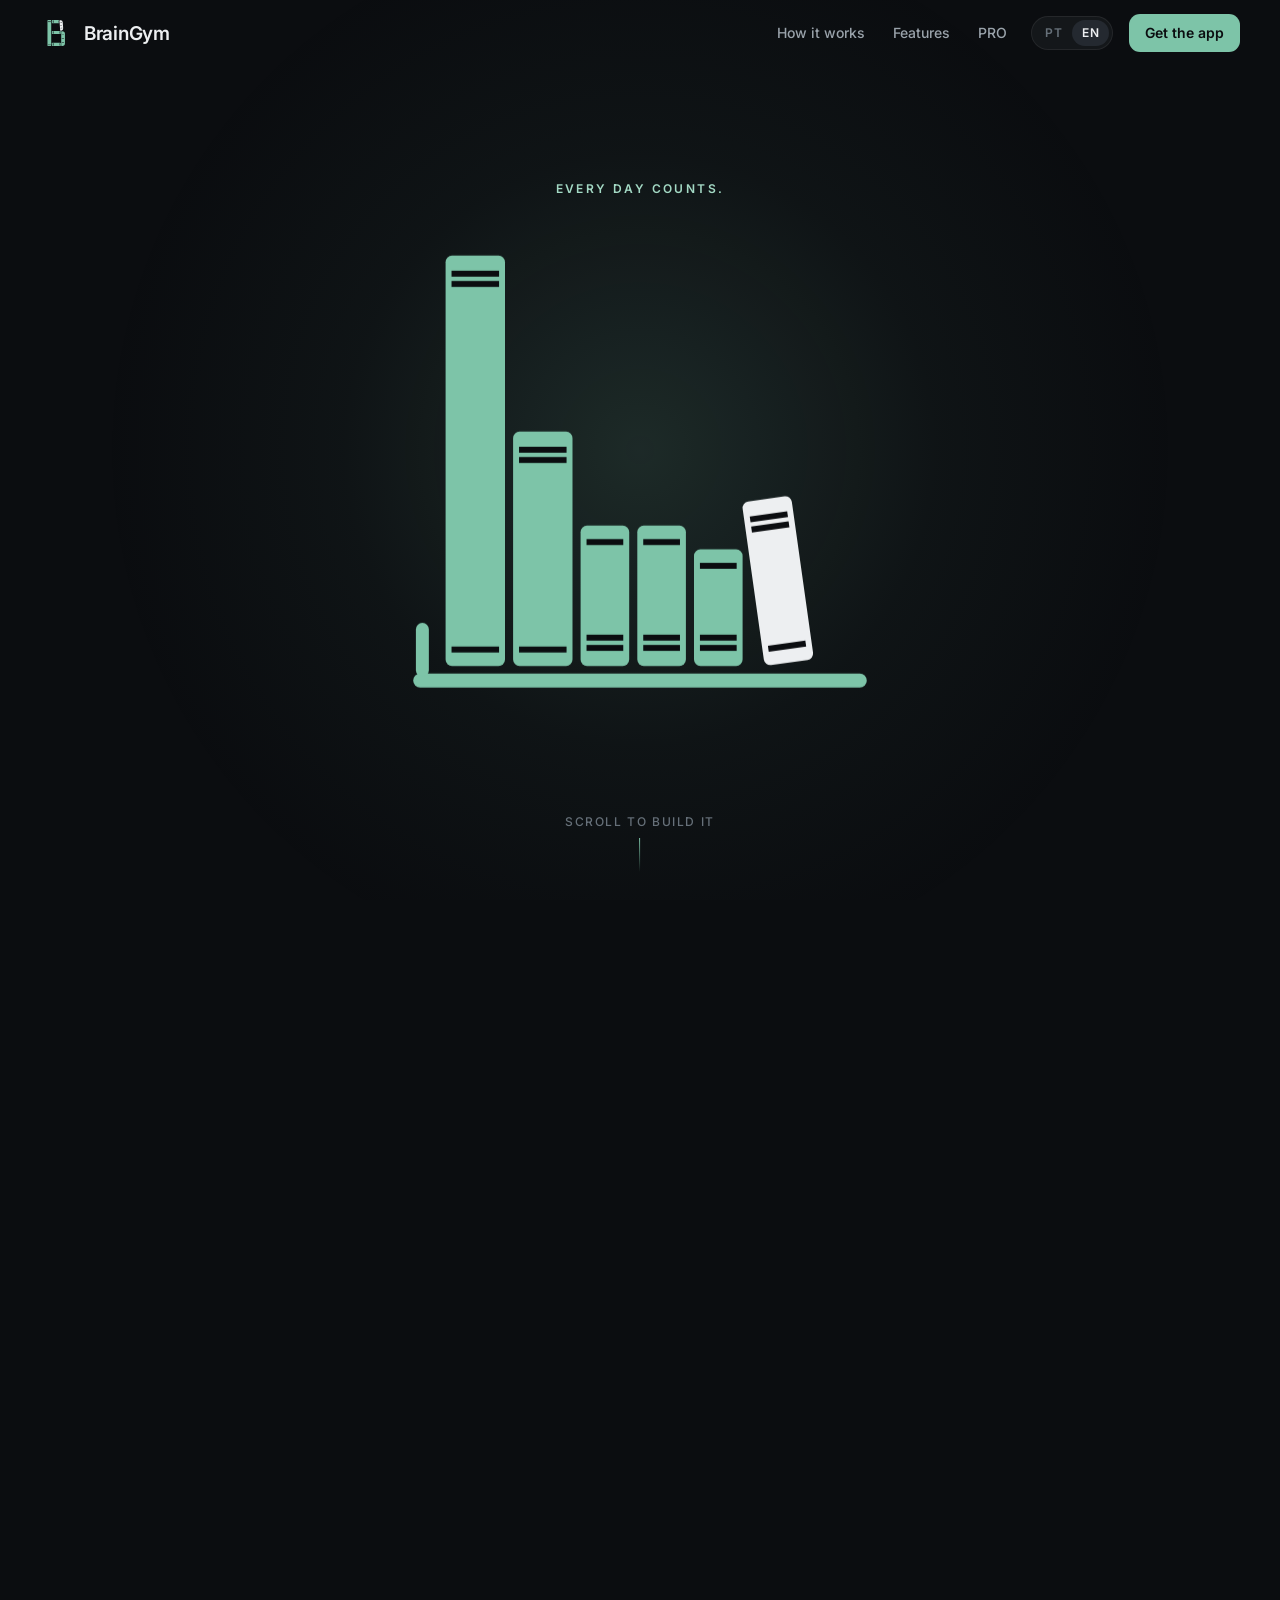
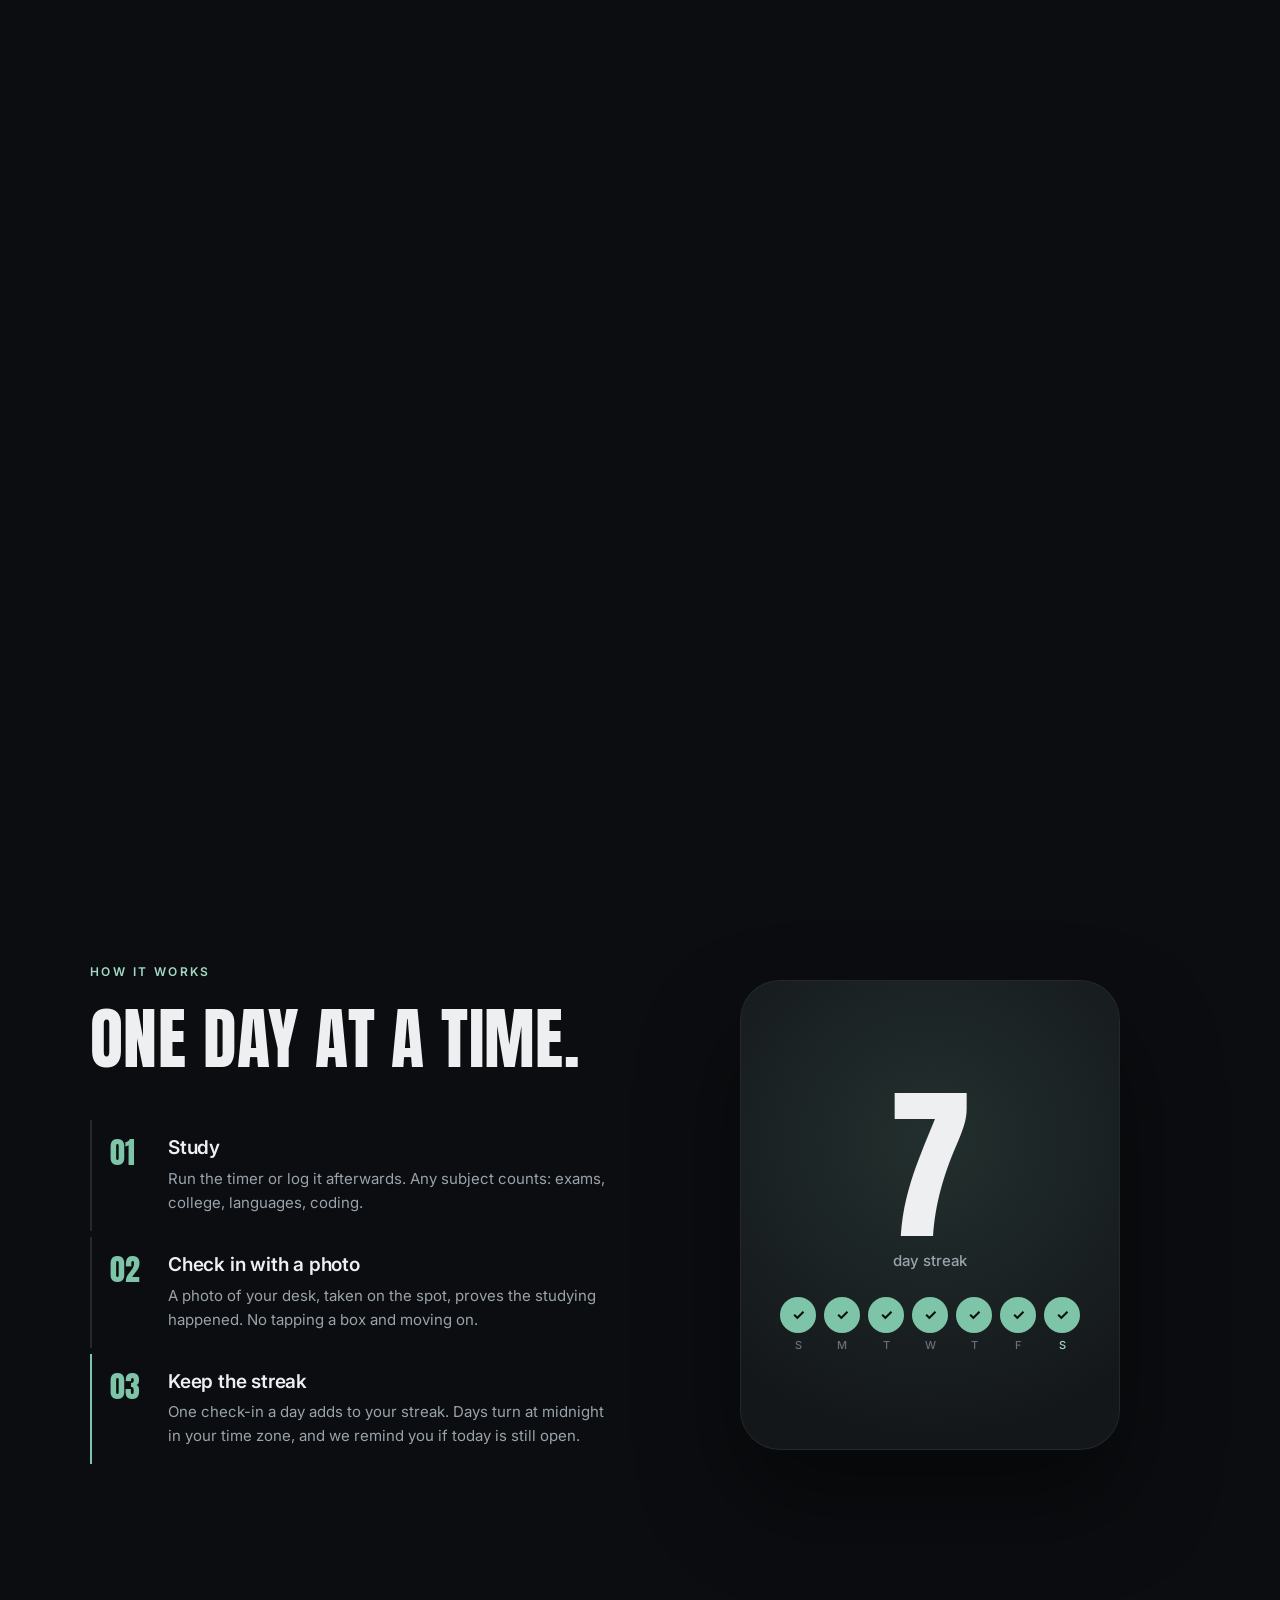
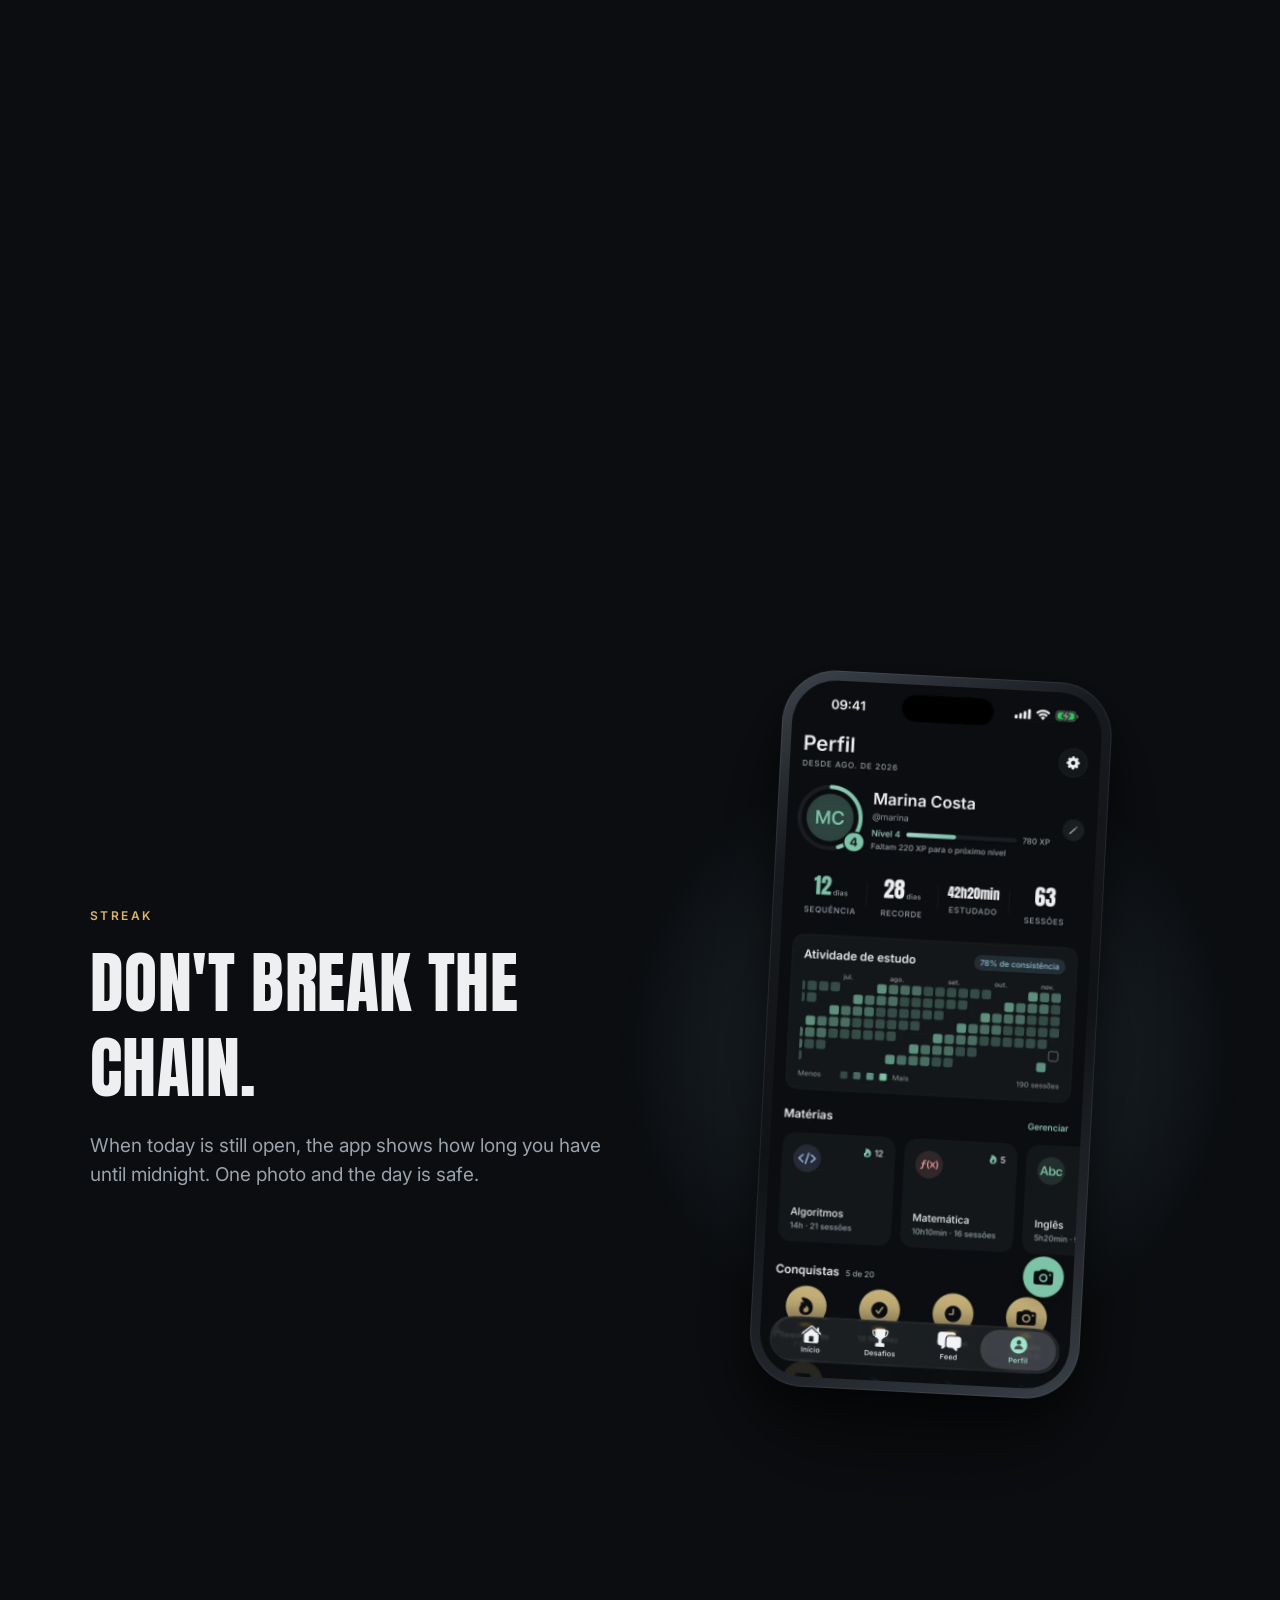
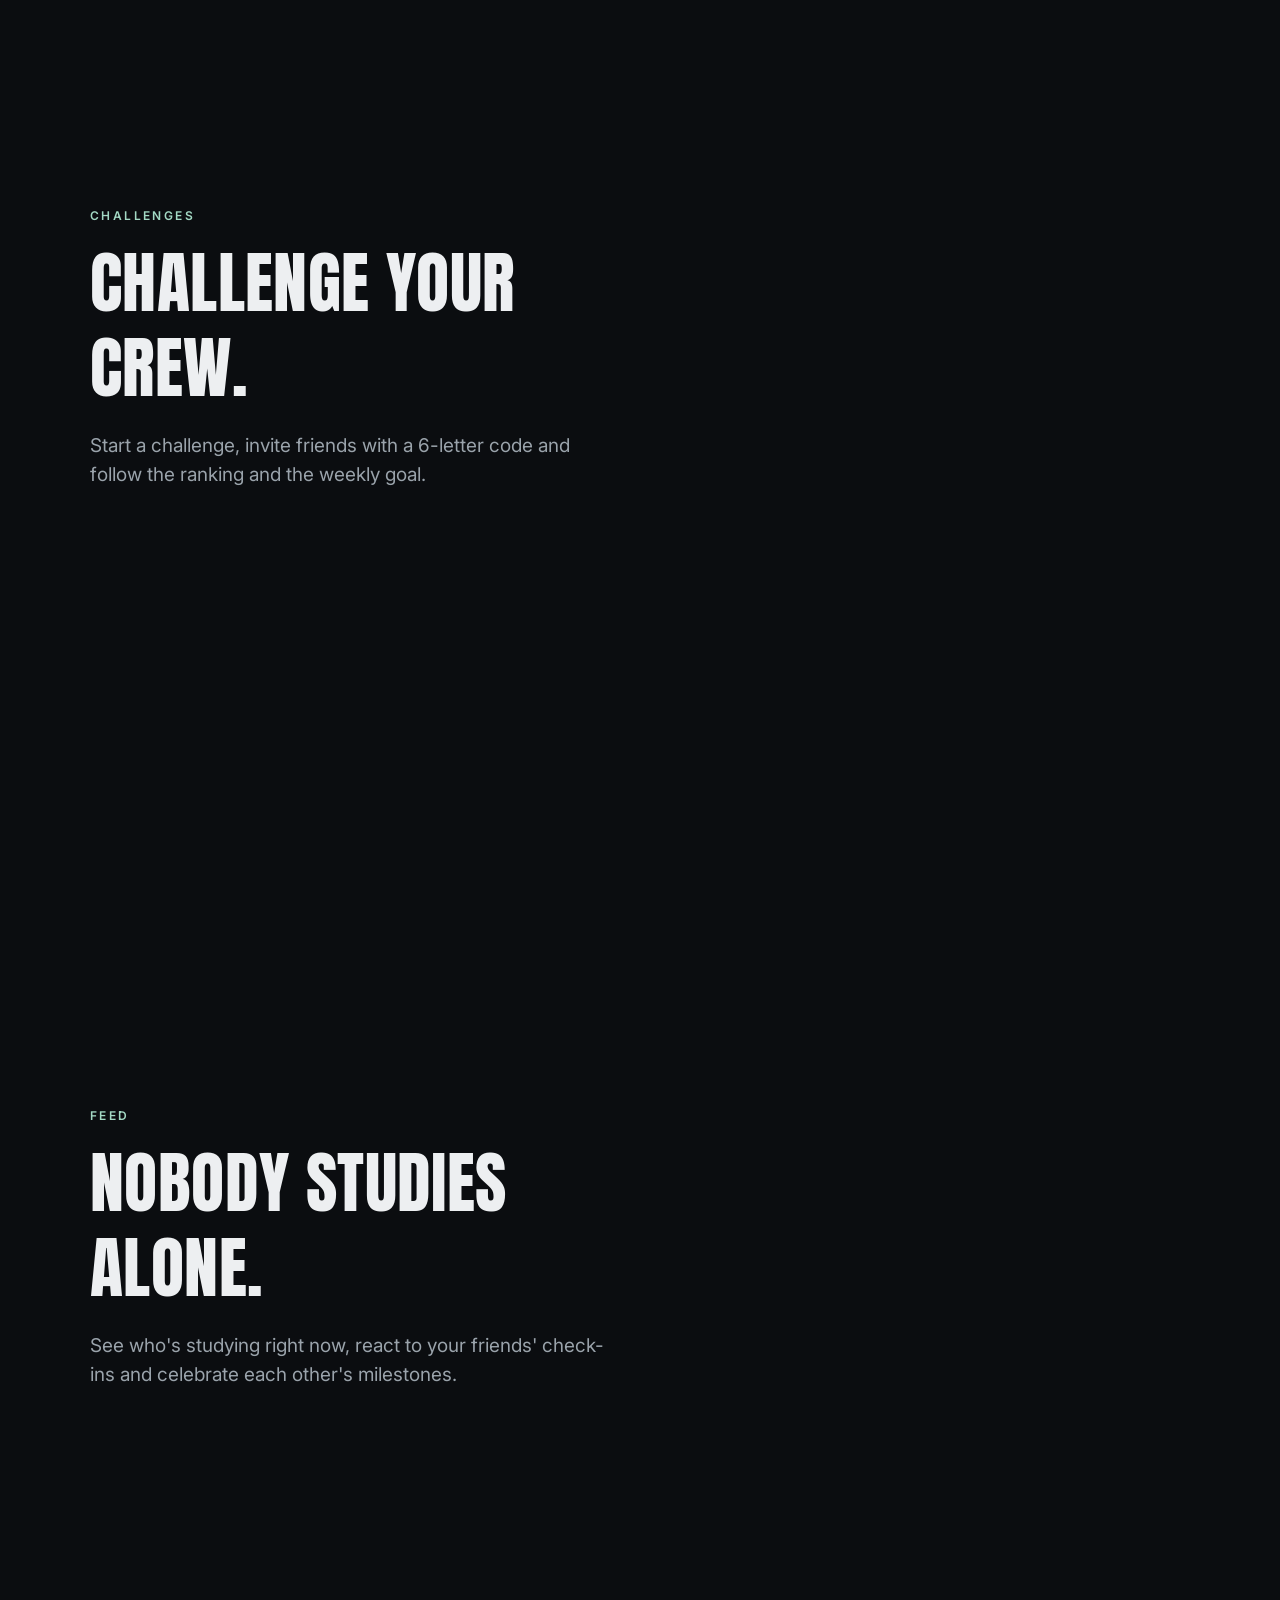
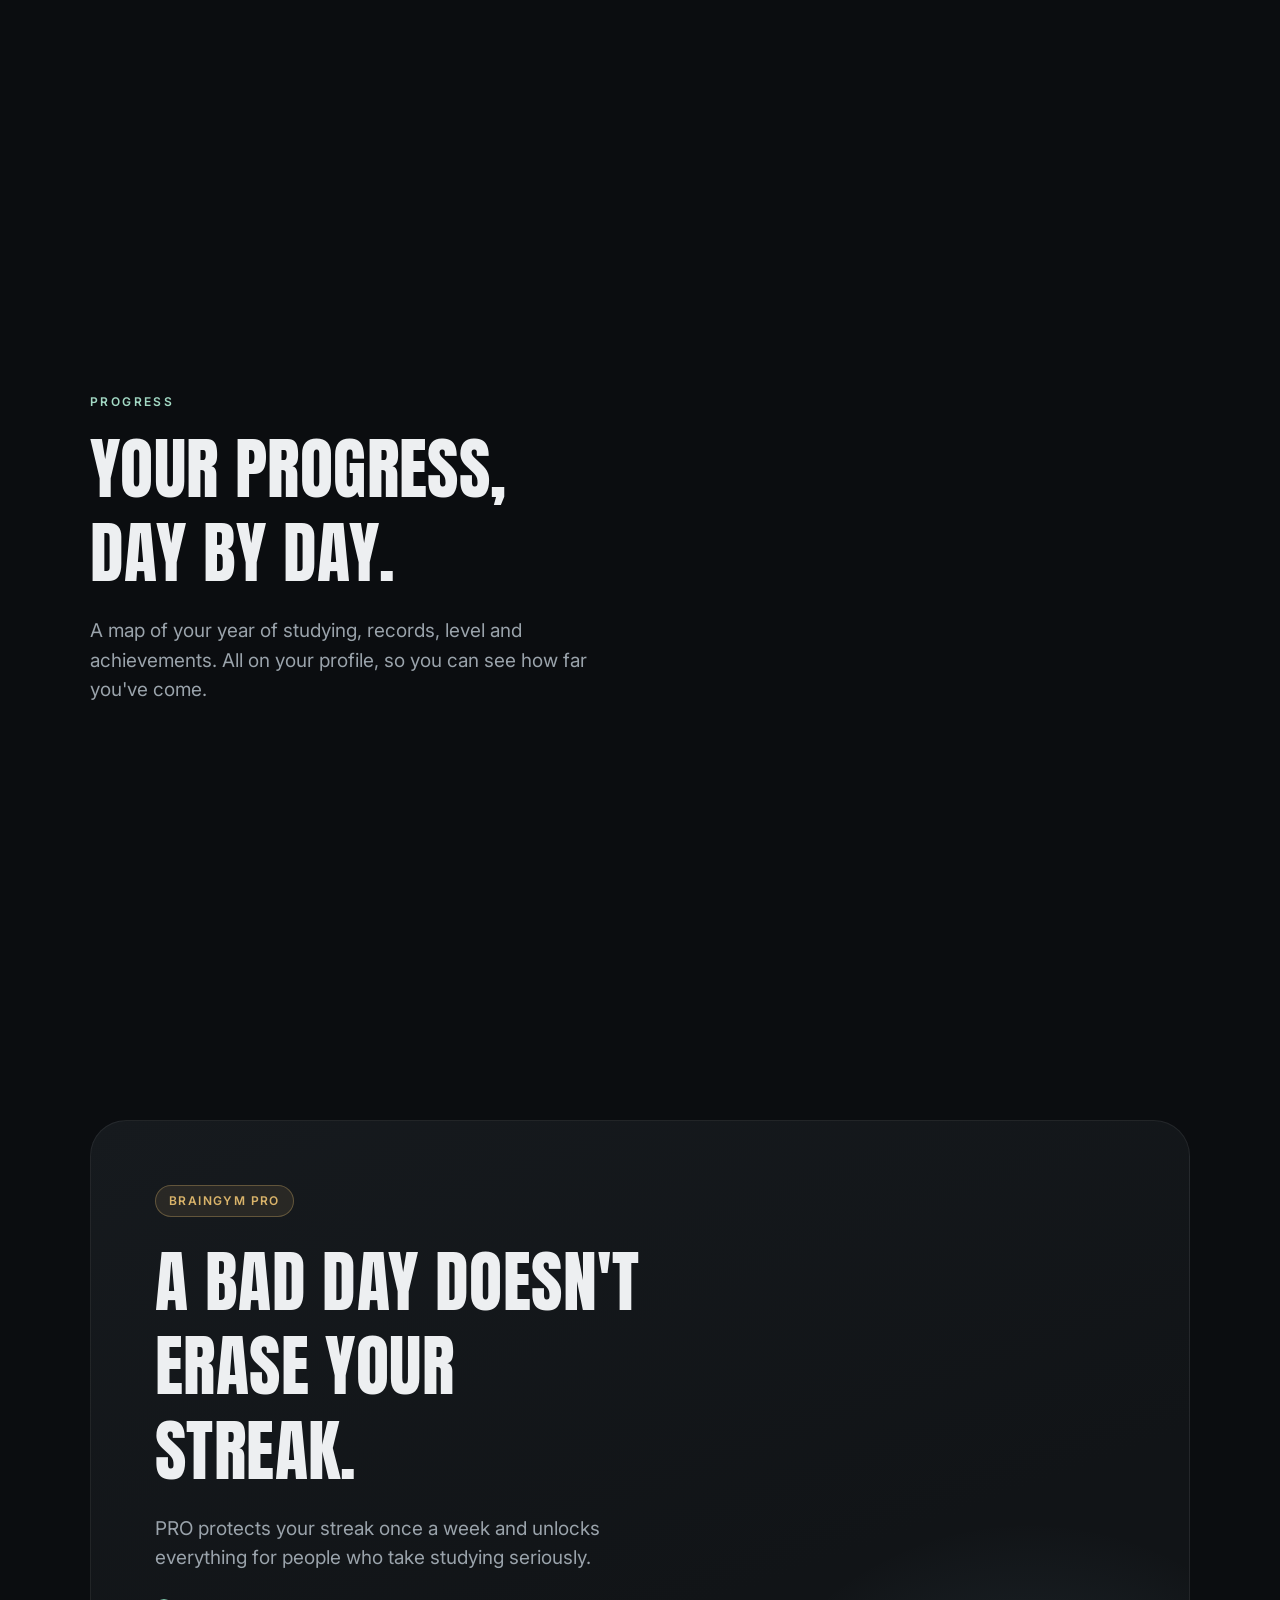
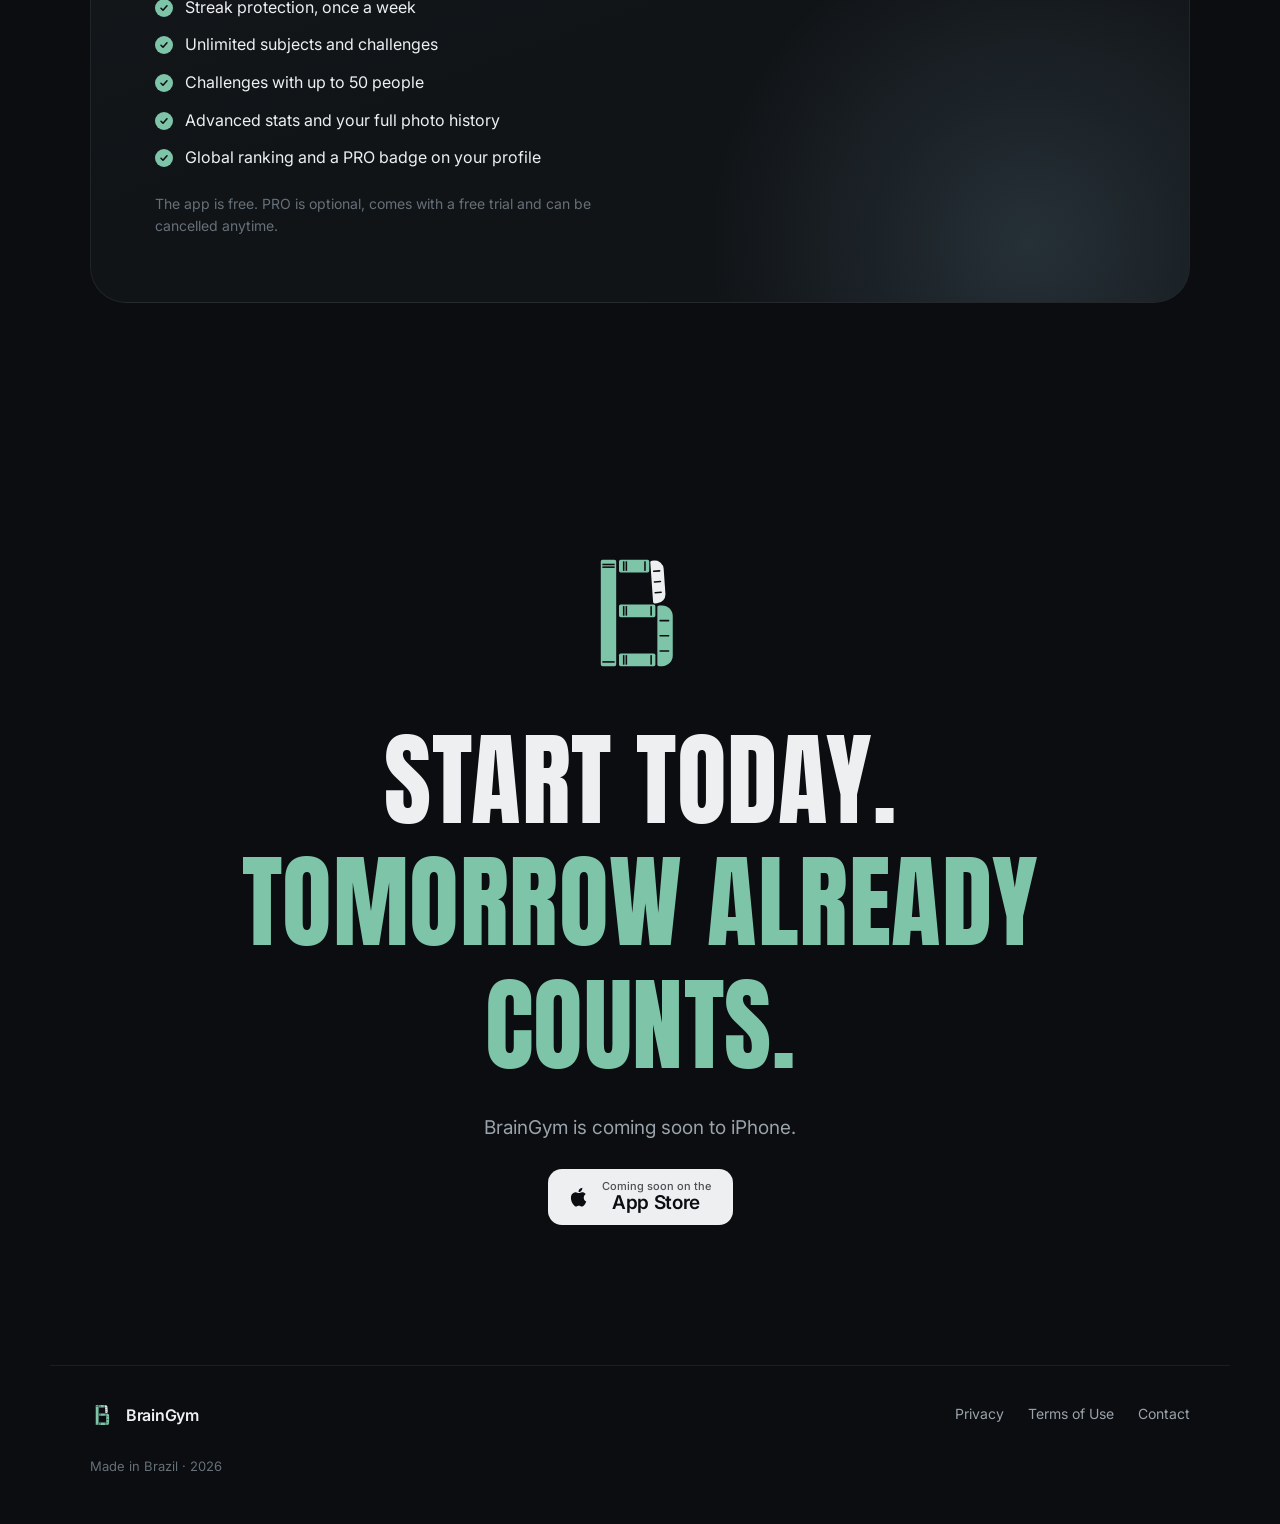
==== commit 1525e88b: "copy: open on "Cada dia conta." above the shelf Co-Authored-By: Claude Opus 5.5 <noreply@anthropic.c" ====
--- a/index.html
+++ b/index.html
@@ -44,7 +44,7 @@
     <!-- 1 · Opening: the shelf gathers into the B as you scroll -->
     <section class="s-open" data-scene="open" aria-label="BrainGym">
       <div class="s-open__sticky">
-        <p class="s-open__intro overline" data-open-intro data-i18n="open.intro">Um livro por dia.</p>
+        <p class="s-open__intro overline" data-open-intro data-i18n="open.intro">Cada dia conta.</p>
         <canvas class="s-open__mark" data-open-mark aria-hidden="true"></canvas>
         <div class="s-open__copy" data-open-copy>
           <p class="chip"><span class="dot"></span><span data-i18n="hero.badge">Em breve na App Store</span></p>
@@ -208,6 +208,6 @@
     <p class="footer__meta"><span data-i18n="footer.made">Feito no Brasil</span> · <span id="year"></span></p>
   </footer>
 
-  <script src="/script.js?v=30" defer></script>
+  <script src="/script.js?v=31" defer></script>
 </body>
 </html>
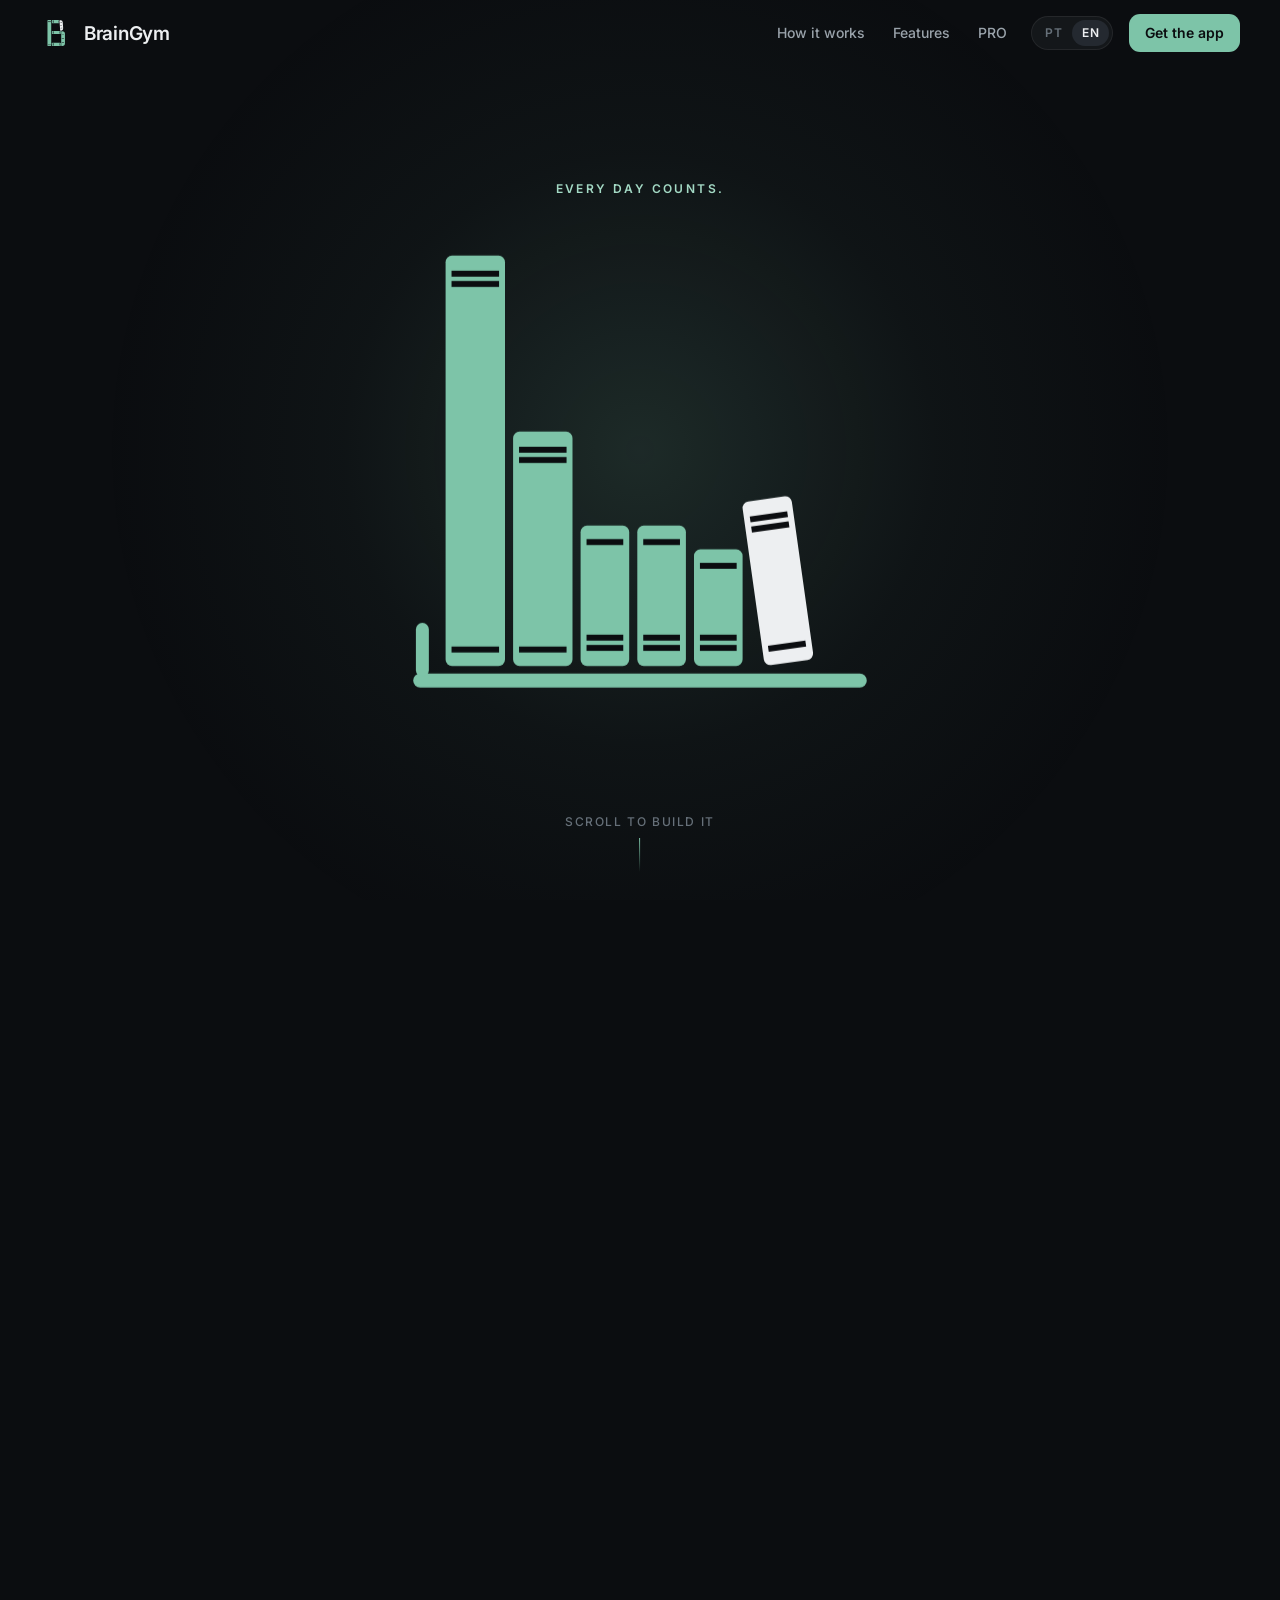
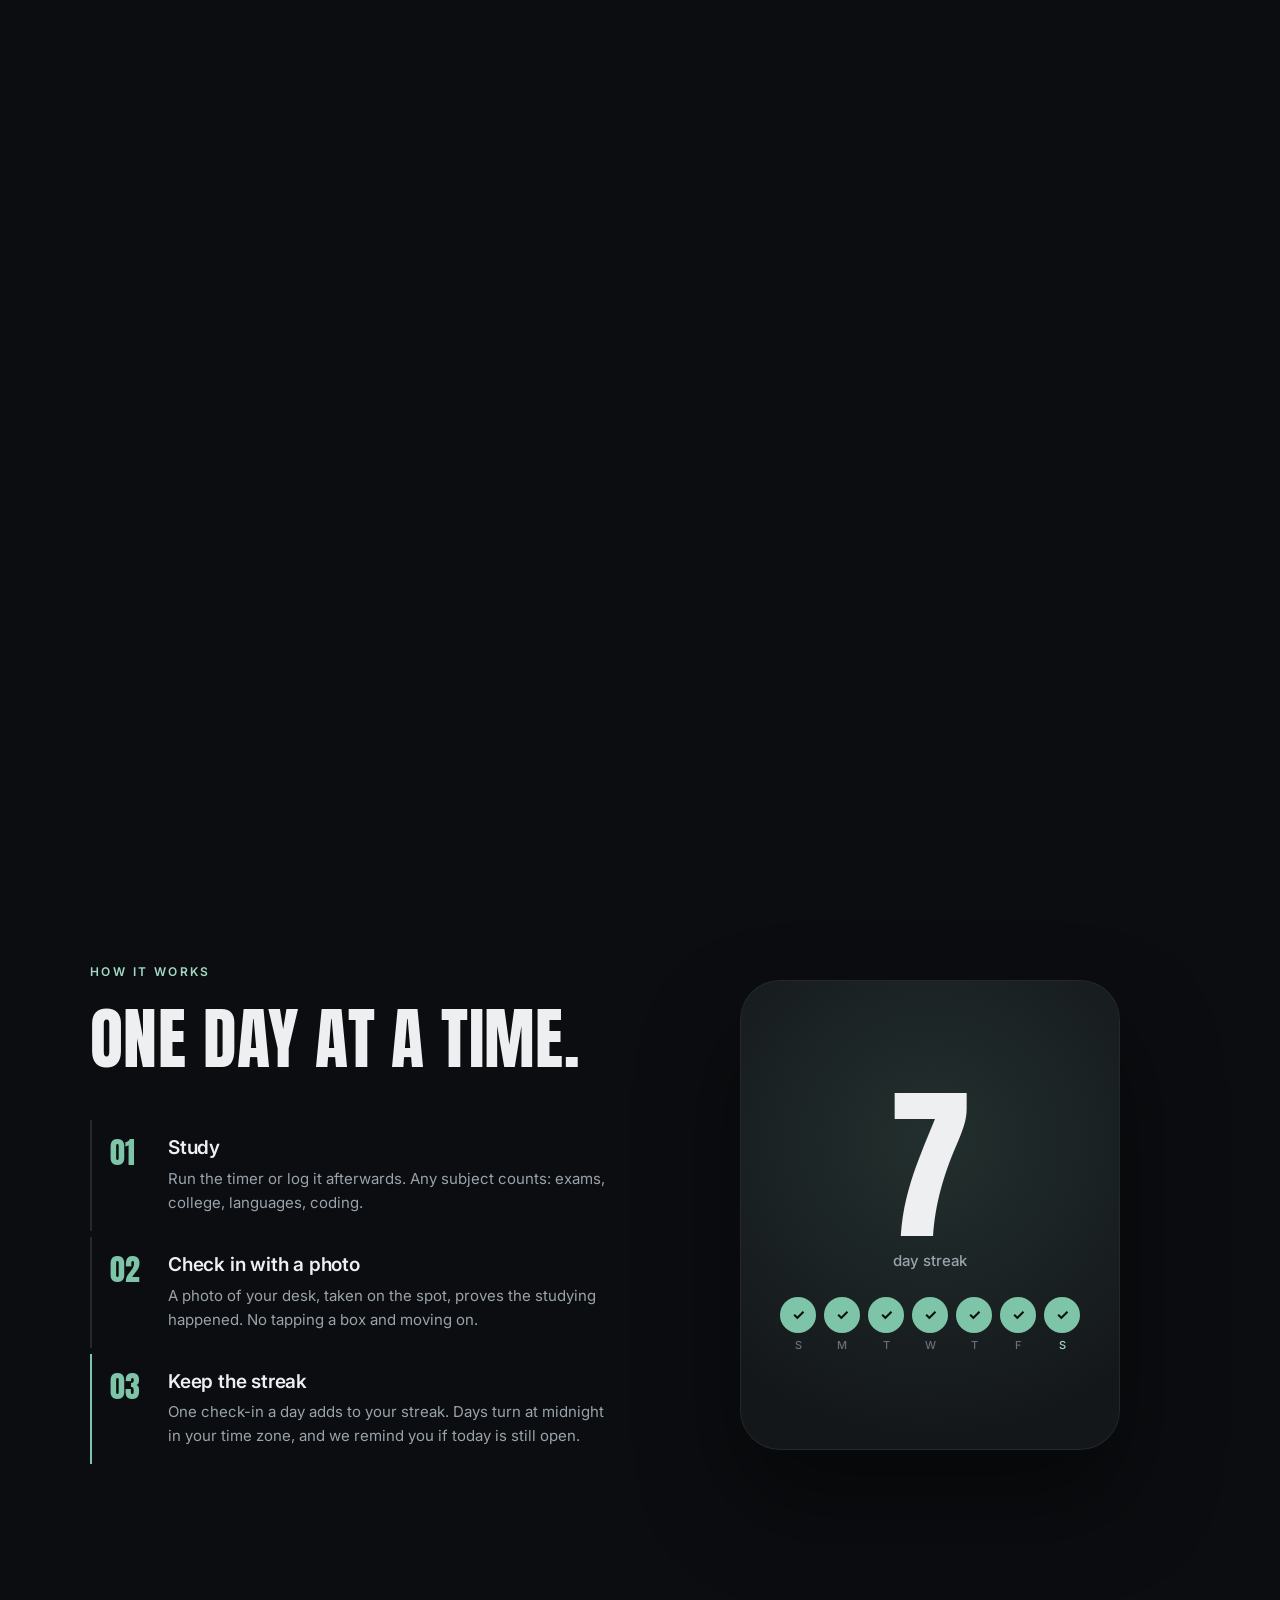
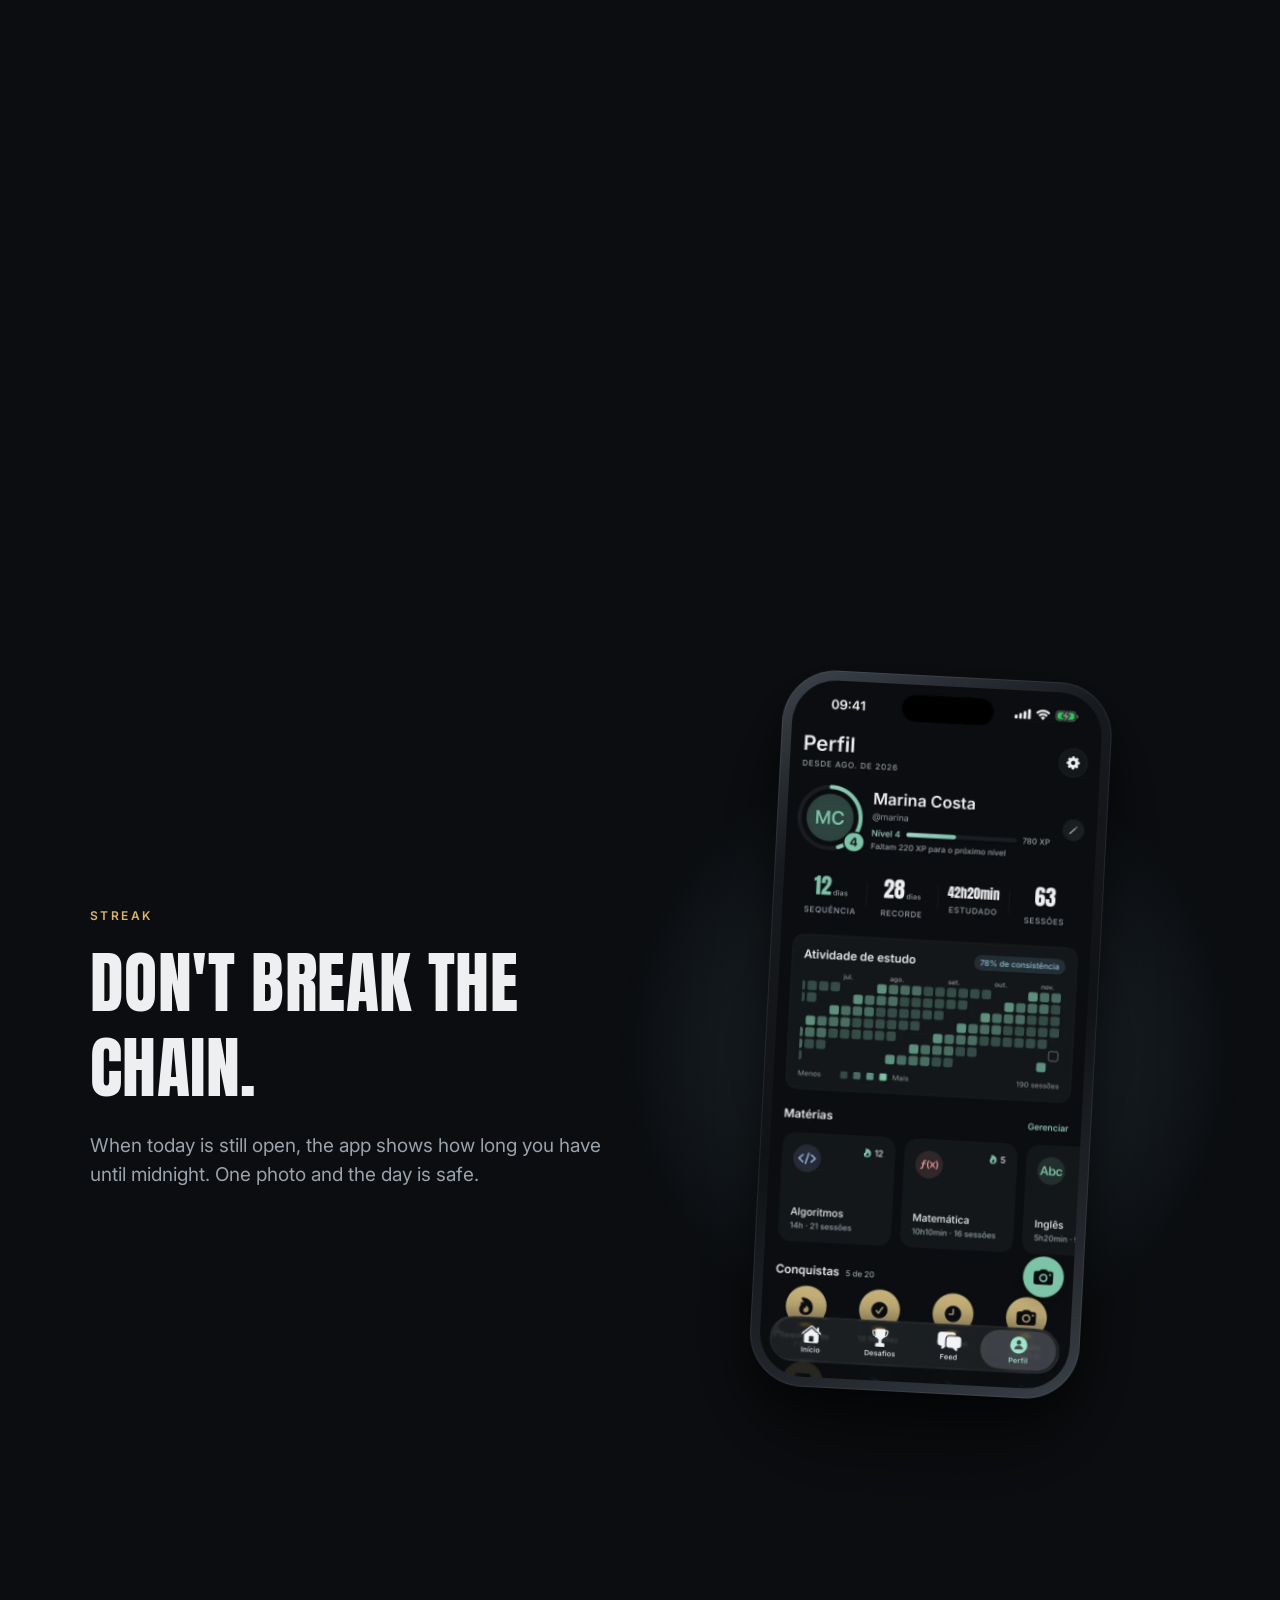
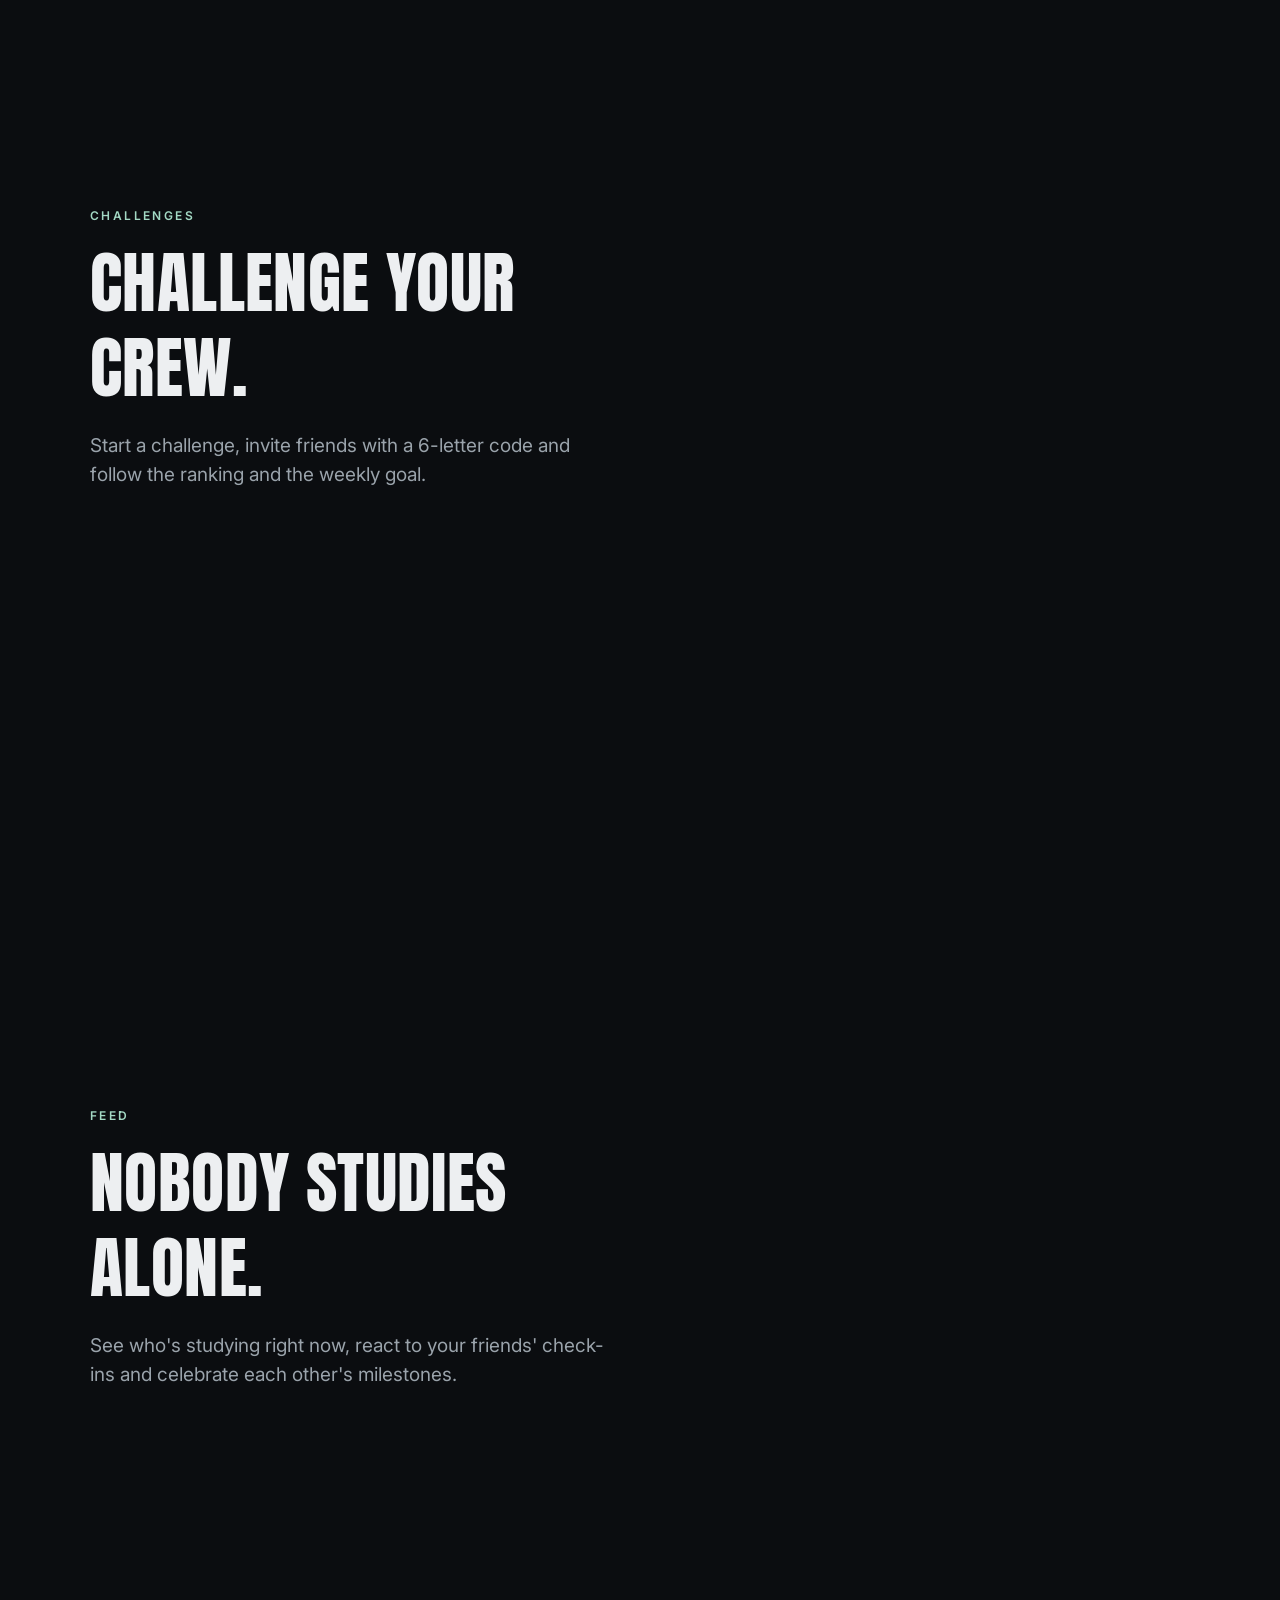
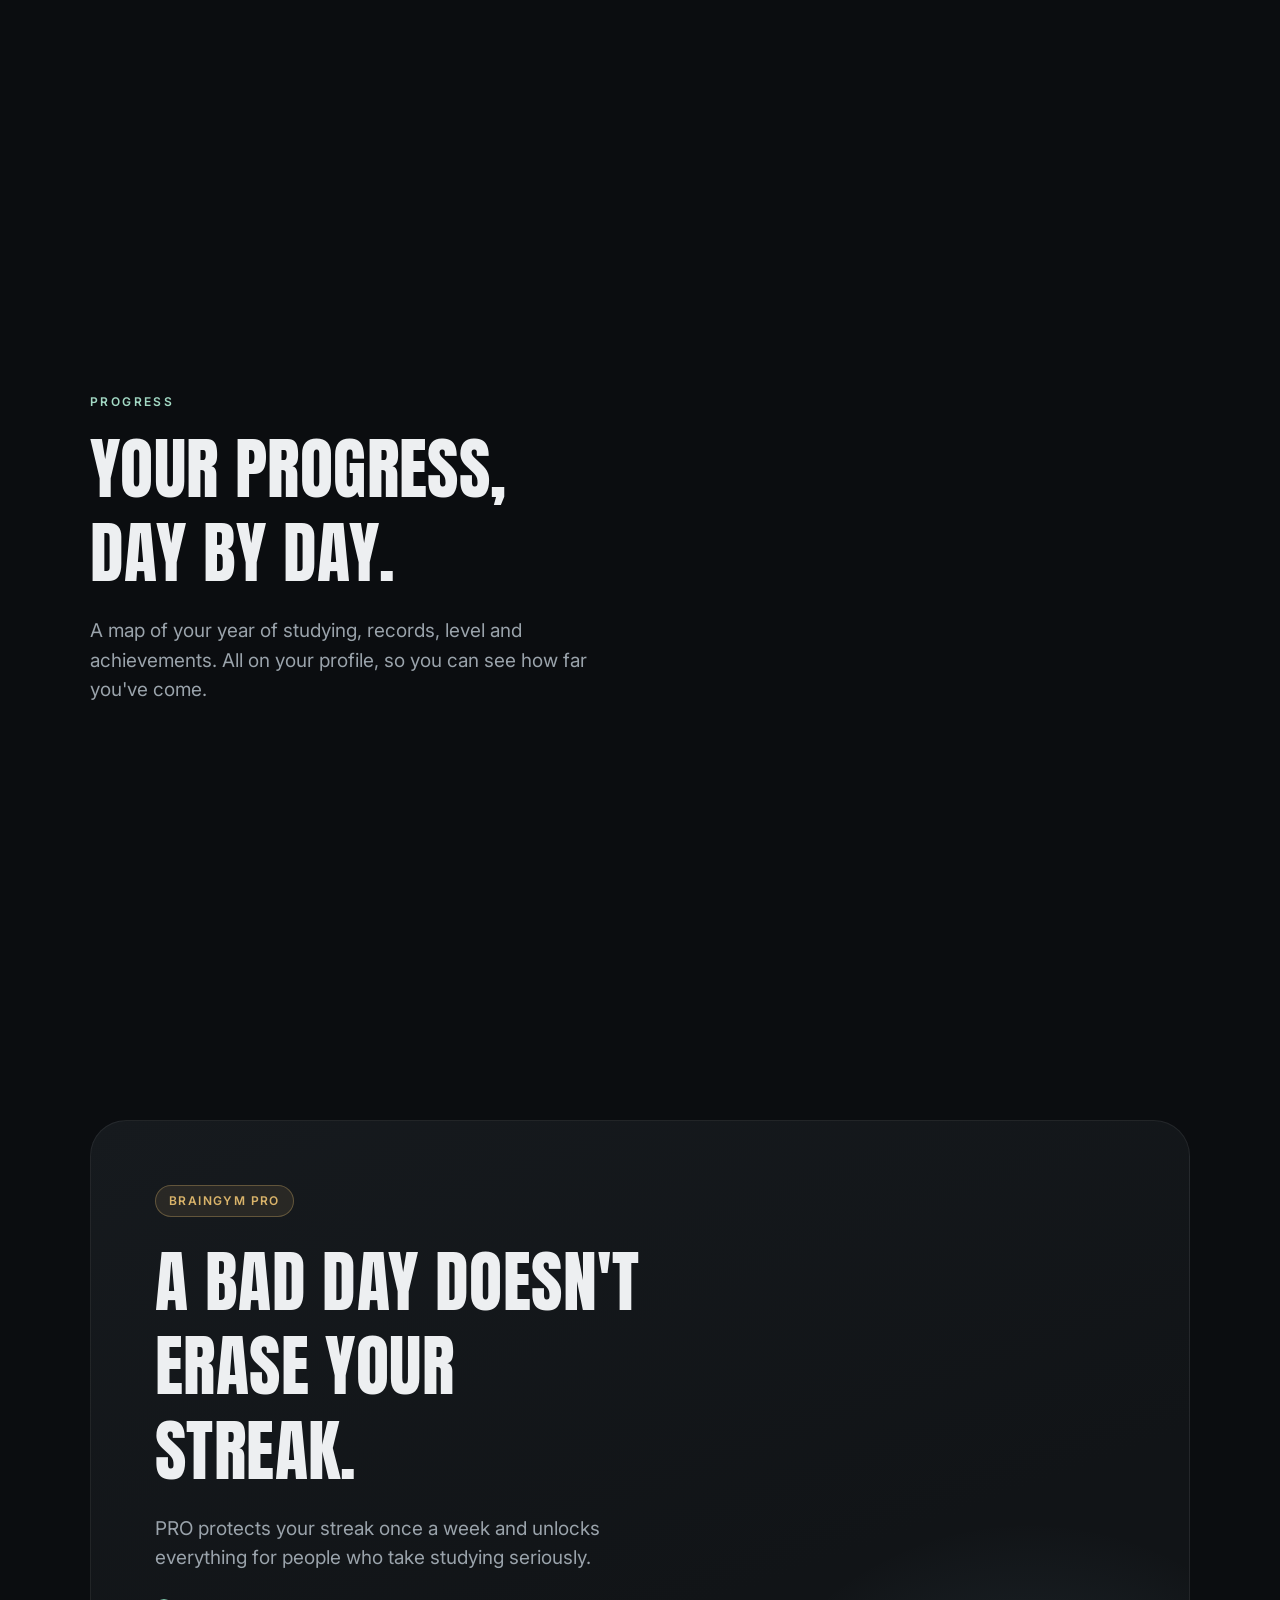
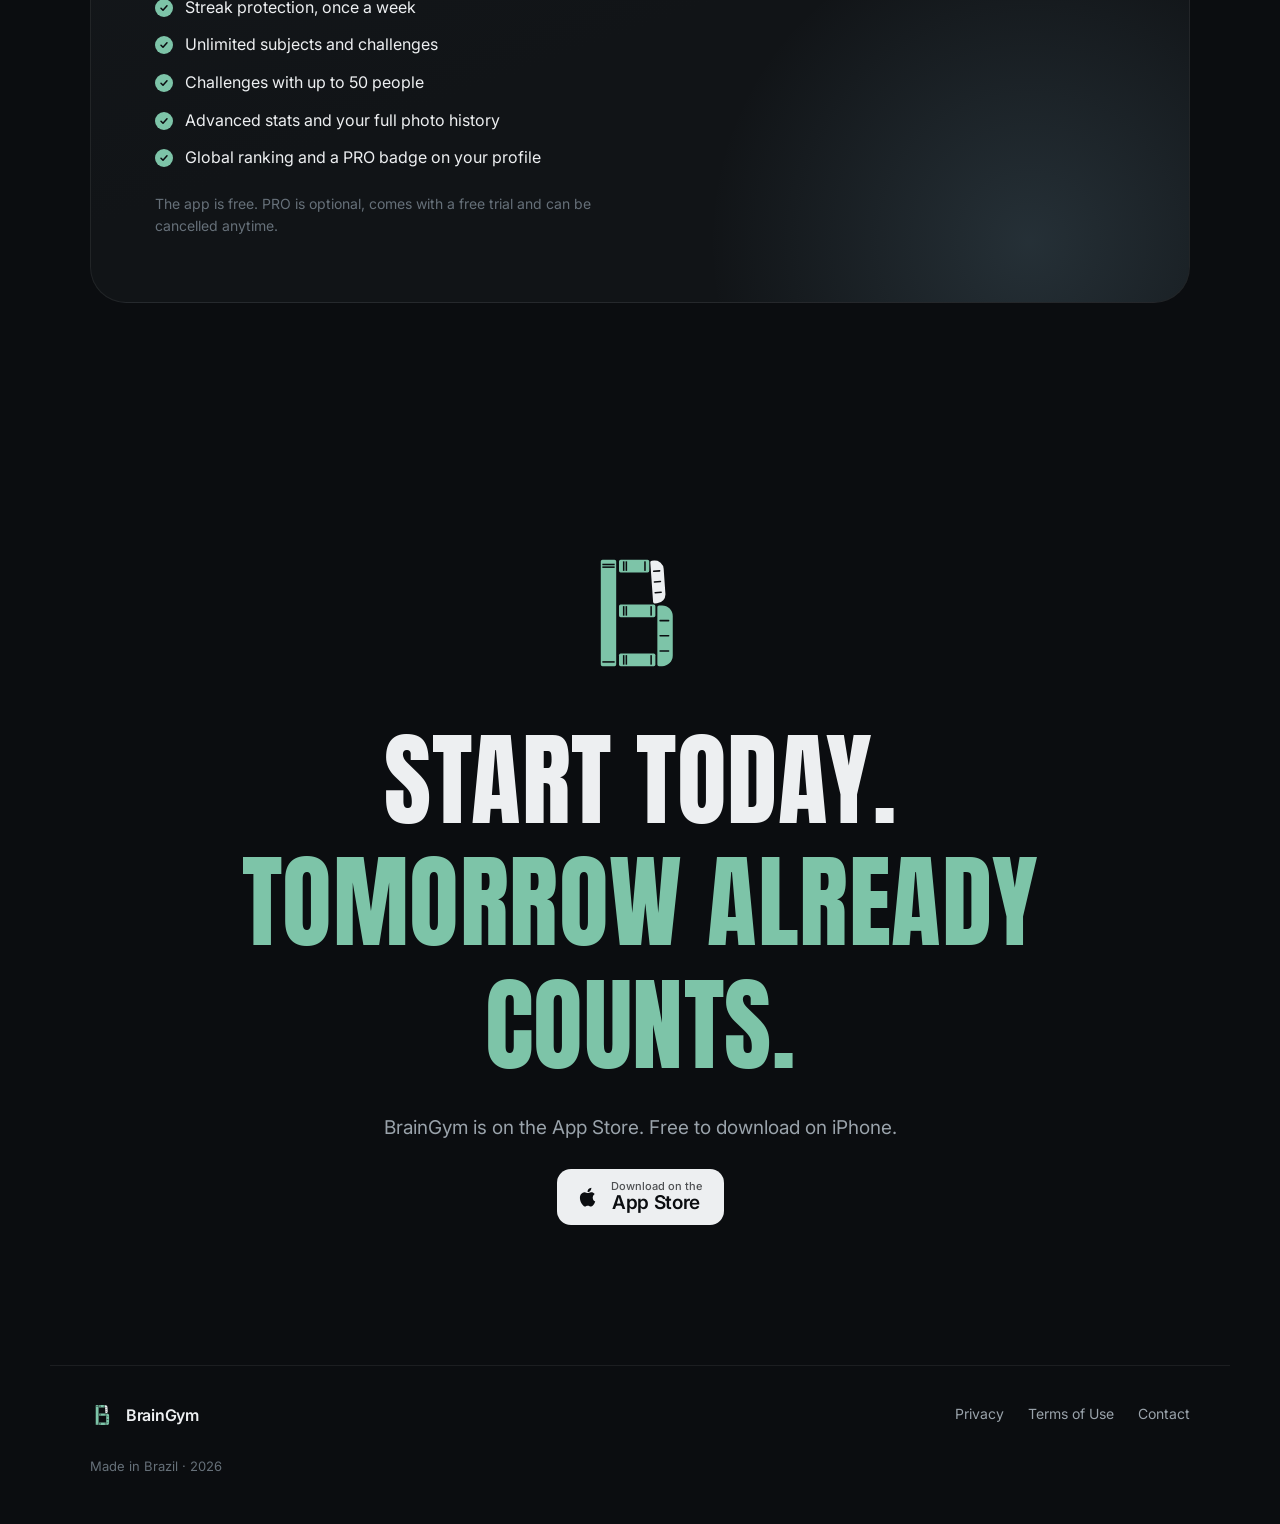
==== commit f746dfa7: "copy: app is live on the App Store, link the store buttons" ====
--- a/index.html
+++ b/index.html
@@ -11,12 +11,13 @@
   <meta property="og:type" content="website" />
   <meta property="og:image" content="/assets/brand/og.png" />
   <meta name="twitter:card" content="summary_large_image" />
+  <meta name="apple-itunes-app" content="app-id=6834921239" />
   <link rel="icon" type="image/svg+xml" href="/assets/brand/favicon.svg" />
   <link rel="apple-touch-icon" href="/assets/brand/apple-touch-icon.png" />
   <link rel="preconnect" href="https://fonts.googleapis.com" />
   <link rel="preconnect" href="https://fonts.gstatic.com" crossorigin />
   <link href="https://fonts.googleapis.com/css2?family=Anton&family=Inter:wght@400;500;600;700&display=swap" rel="stylesheet" />
-  <link rel="stylesheet" href="/styles.css?v=30" />
+  <link rel="stylesheet" href="/styles.css?v=31" />
 </head>
 <body>
   <header class="nav" data-nav>
@@ -47,16 +48,16 @@
         <p class="s-open__intro overline" data-open-intro data-i18n="open.intro">Cada dia conta.</p>
         <canvas class="s-open__mark" data-open-mark aria-hidden="true"></canvas>
         <div class="s-open__copy" data-open-copy>
-          <p class="chip"><span class="dot"></span><span data-i18n="hero.badge">Em breve na App Store</span></p>
+          <p class="chip"><span class="dot"></span><span data-i18n="hero.badge">Disponível na App Store</span></p>
           <h1 class="display display--hero">
             <span data-i18n="hero.title1">Cada dia</span>
             <em data-i18n="hero.title2">conta.</em>
           </h1>
           <p class="lead" data-i18n="hero.lead">Estude, faça check-in com uma foto e veja sua sequência crescer. Com amigos do lado, fica bem mais difícil parar.</p>
           <div class="hero__cta">
-            <a class="store" href="#baixar" aria-label="App Store">
+            <a class="store" href="https://apps.apple.com/app/id6834921239" target="_blank" rel="noopener" aria-label="Baixar na App Store" data-store>
               <svg viewBox="0 0 24 24" aria-hidden="true"><path fill="currentColor" d="M16.37 12.6c-.02-2.2 1.8-3.26 1.88-3.31-1.03-1.5-2.62-1.7-3.18-1.73-1.35-.14-2.64.8-3.33.8-.69 0-1.74-.78-2.87-.76-1.47.02-2.83.86-3.59 2.18-1.53 2.66-.39 6.6 1.1 8.76.73 1.06 1.6 2.24 2.73 2.2 1.1-.04 1.51-.71 2.84-.71 1.32 0 1.7.71 2.86.69 1.18-.02 1.93-1.07 2.65-2.13.84-1.22 1.18-2.41 1.2-2.47-.03-.01-2.3-.88-2.32-3.52zM14.2 6.13c.6-.73 1.01-1.75.9-2.76-.87.04-1.92.58-2.54 1.31-.56.64-1.05 1.68-.92 2.67.97.08 1.96-.49 2.56-1.22z"/></svg>
-              <span><small data-i18n="hero.store_small">Em breve na</small><strong>App Store</strong></span>
+              <span><small data-i18n="hero.store_small">Baixar na</small><strong>App Store</strong></span>
             </a>
             <a class="link-arrow" href="#como-funciona" data-i18n="hero.how">Ver como funciona</a>
           </div>
@@ -185,12 +186,12 @@
         <span data-i18n="cta.title1">Comece hoje.</span><br />
         <em data-i18n="cta.title2">Amanhã já conta.</em>
       </h2>
-      <p class="lead reveal" data-i18n="cta.body">O BrainGym chega em breve para iPhone.</p>
+      <p class="lead reveal" data-i18n="cta.body">O BrainGym já está na App Store. Grátis para baixar no iPhone.</p>
       <div class="reveal">
-        <span class="store store--static" aria-label="App Store">
+        <a class="store" href="https://apps.apple.com/app/id6834921239" target="_blank" rel="noopener" aria-label="Baixar na App Store" data-store>
           <svg viewBox="0 0 24 24" aria-hidden="true"><path fill="currentColor" d="M16.37 12.6c-.02-2.2 1.8-3.26 1.88-3.31-1.03-1.5-2.62-1.7-3.18-1.73-1.35-.14-2.64.8-3.33.8-.69 0-1.74-.78-2.87-.76-1.47.02-2.83.86-3.59 2.18-1.53 2.66-.39 6.6 1.1 8.76.73 1.06 1.6 2.24 2.73 2.2 1.1-.04 1.51-.71 2.84-.71 1.32 0 1.7.71 2.86.69 1.18-.02 1.93-1.07 2.65-2.13.84-1.22 1.18-2.41 1.2-2.47-.03-.01-2.3-.88-2.32-3.52zM14.2 6.13c.6-.73 1.01-1.75.9-2.76-.87.04-1.92.58-2.54 1.31-.56.64-1.05 1.68-.92 2.67.97.08 1.96-.49 2.56-1.22z"/></svg>
-          <span><small data-i18n="hero.store_small">Em breve na</small><strong>App Store</strong></span>
-        </span>
+          <span><small data-i18n="hero.store_small">Baixar na</small><strong>App Store</strong></span>
+        </a>
       </div>
     </section>
   </main>
@@ -208,6 +209,6 @@
     <p class="footer__meta"><span data-i18n="footer.made">Feito no Brasil</span> · <span id="year"></span></p>
   </footer>
 
-  <script src="/script.js?v=31" defer></script>
+  <script src="/script.js?v=32" defer></script>
 </body>
 </html>
--- a/styles.css
+++ b/styles.css
@@ -97,7 +97,6 @@
 .store span { display: flex; flex-direction: column; line-height: 1.05; }
 .store small { font: 500 11px/1.2 var(--sans); opacity: .7; }
 .store strong { font: 600 19px/1.1 var(--sans); letter-spacing: -0.3px; }
-.store--static { cursor: default; }
 
 .link-arrow {
   display: inline-flex; align-items: center; gap: 8px;
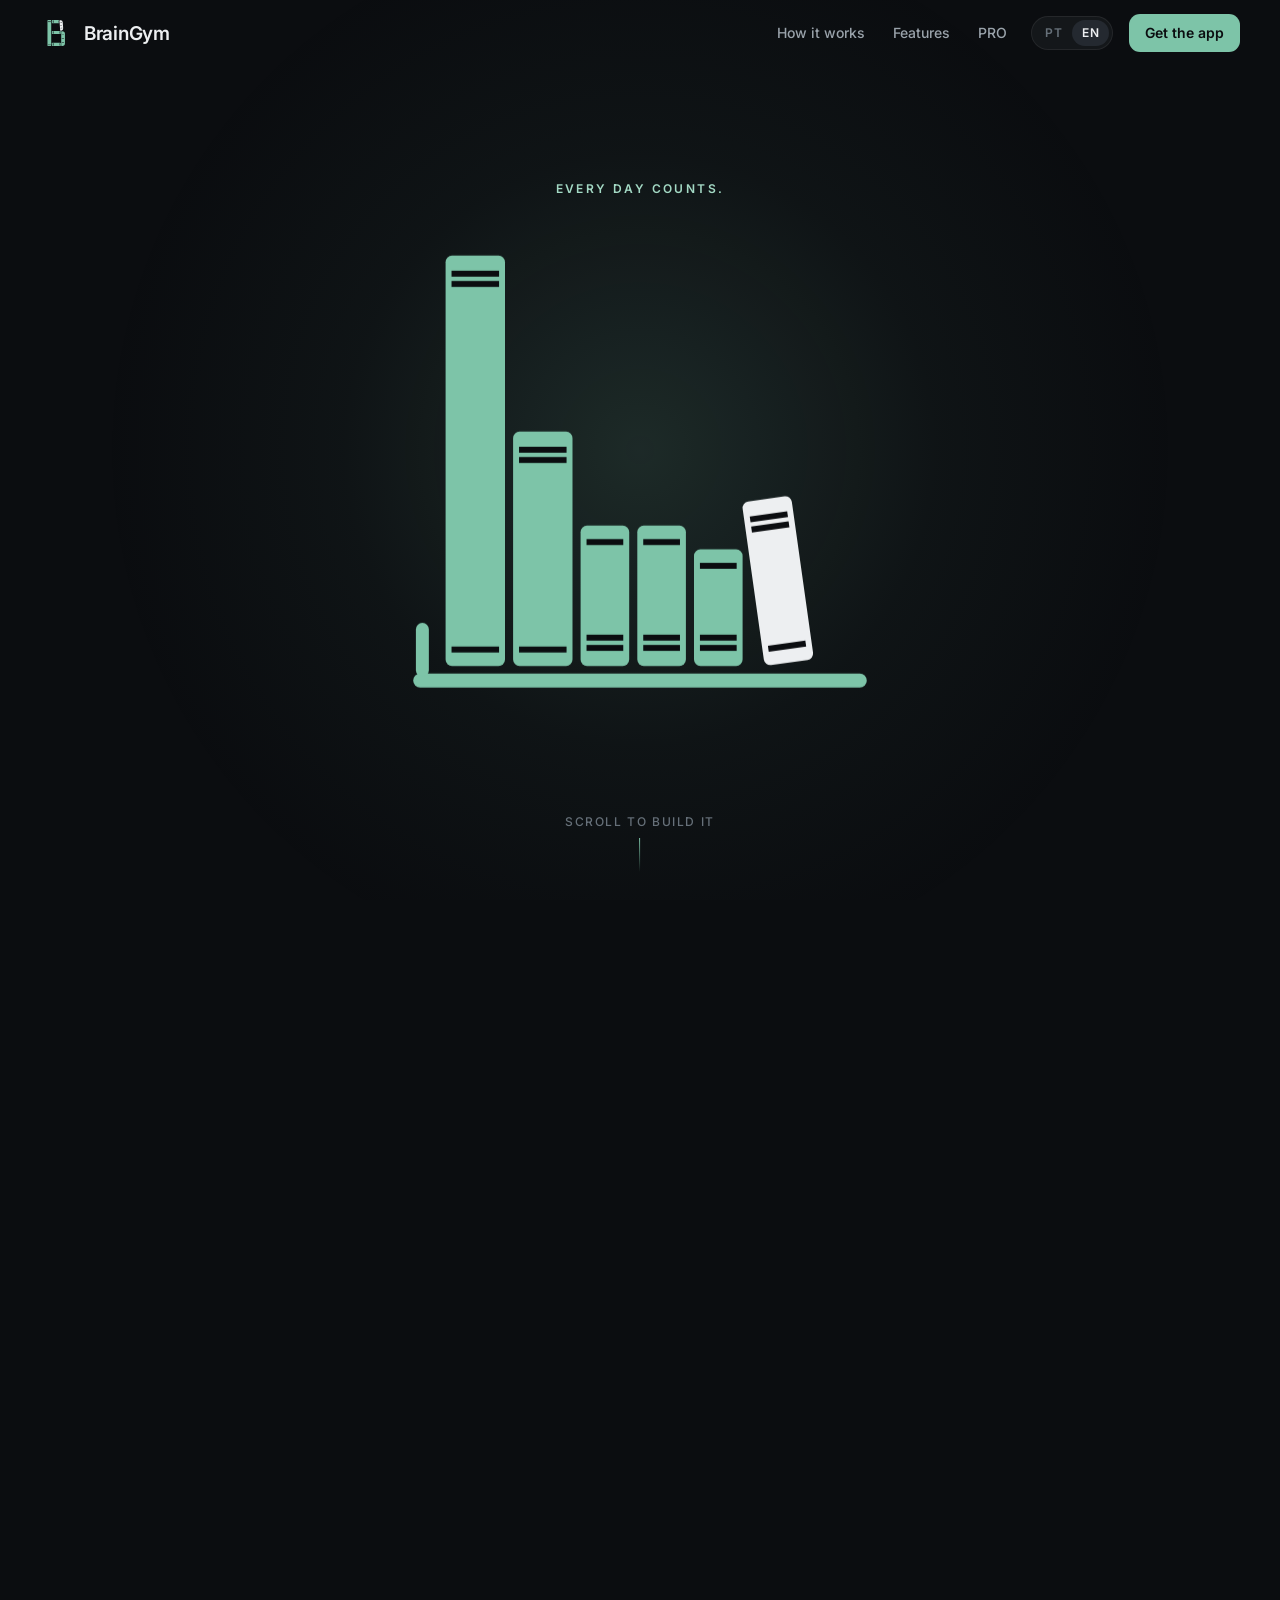
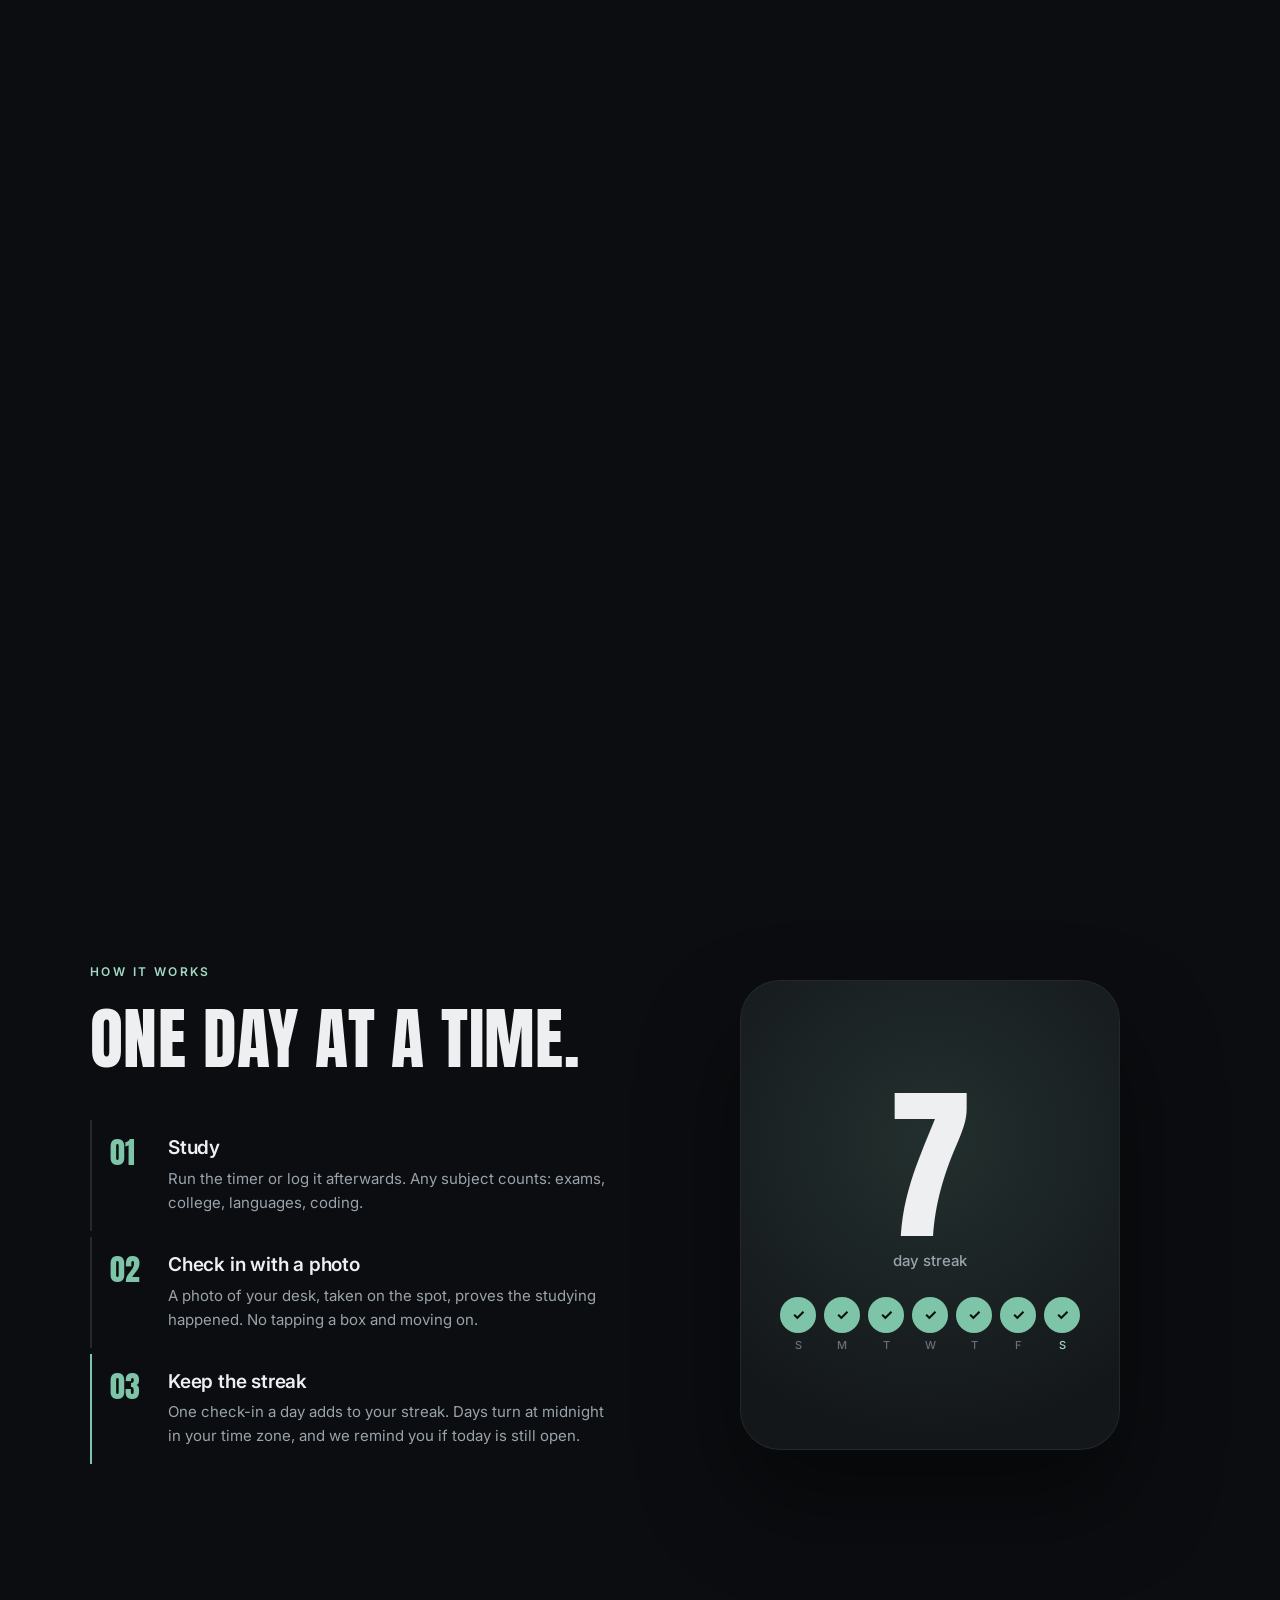
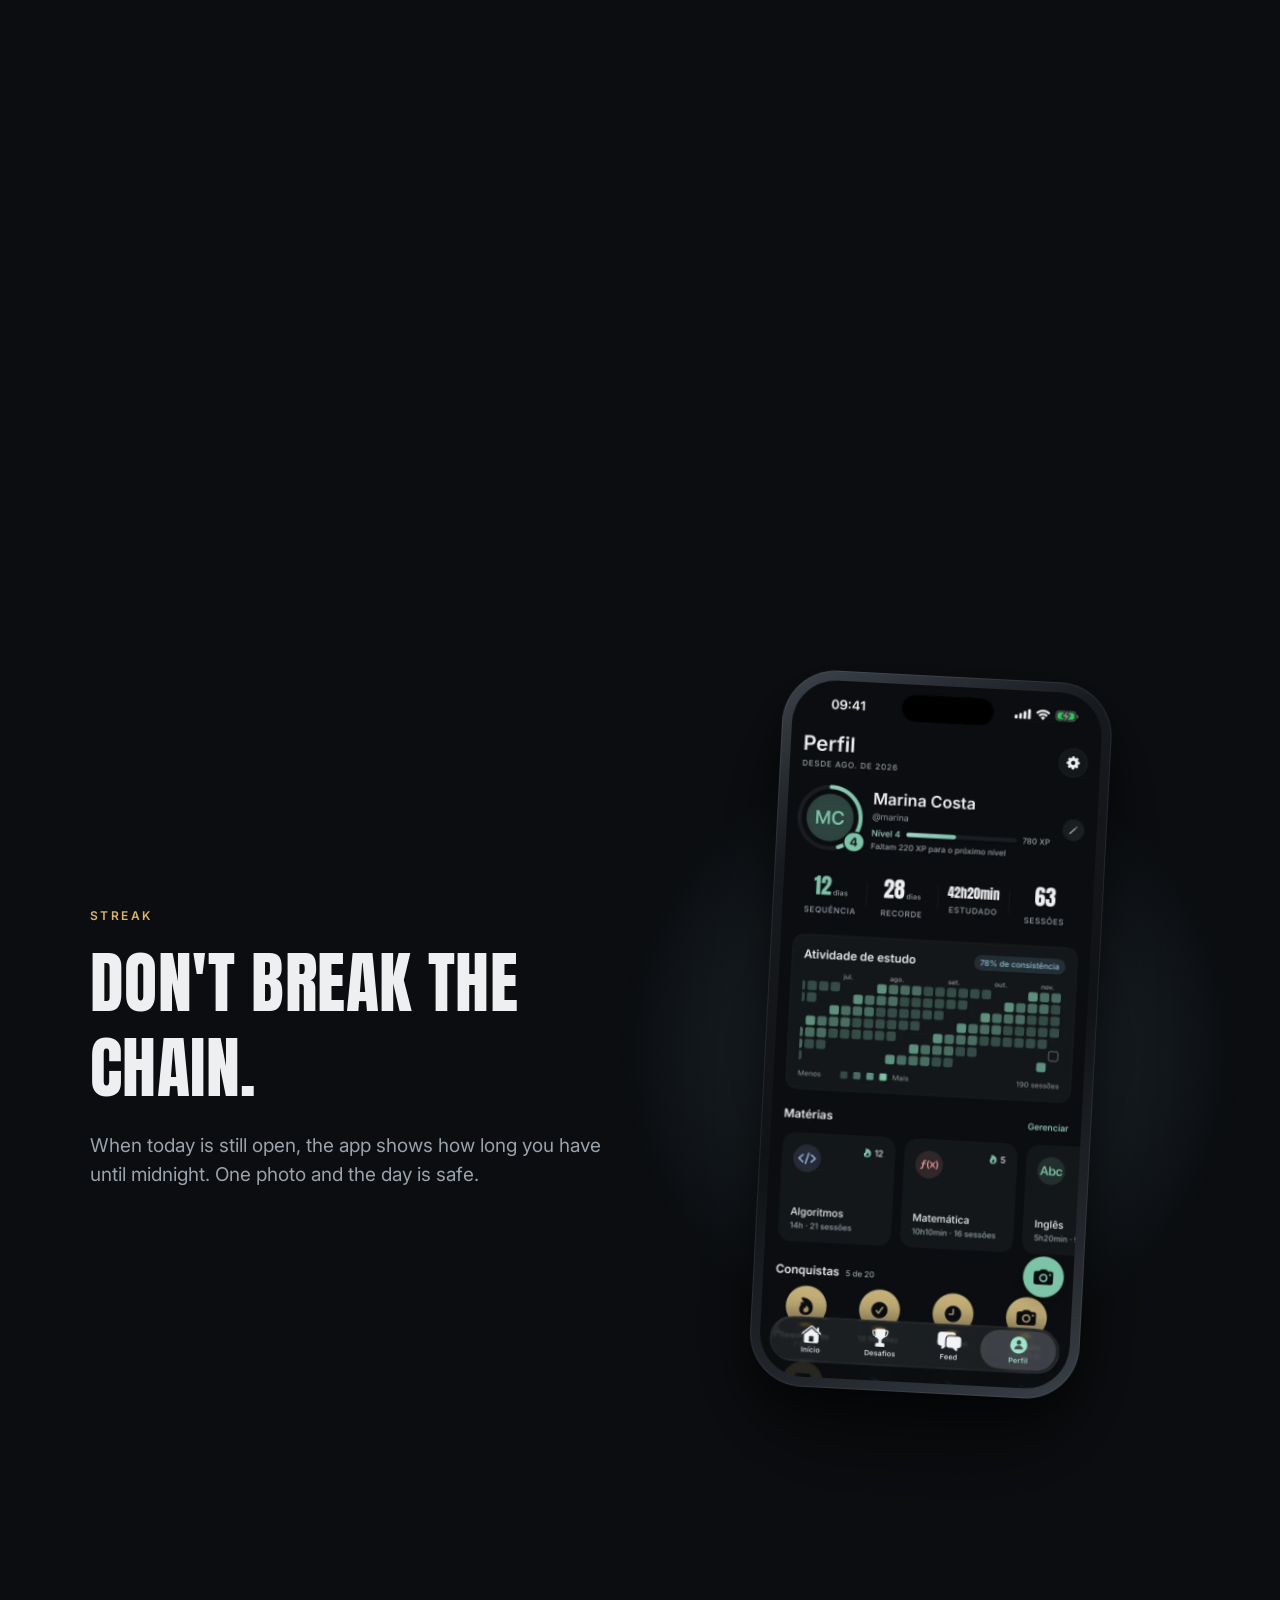
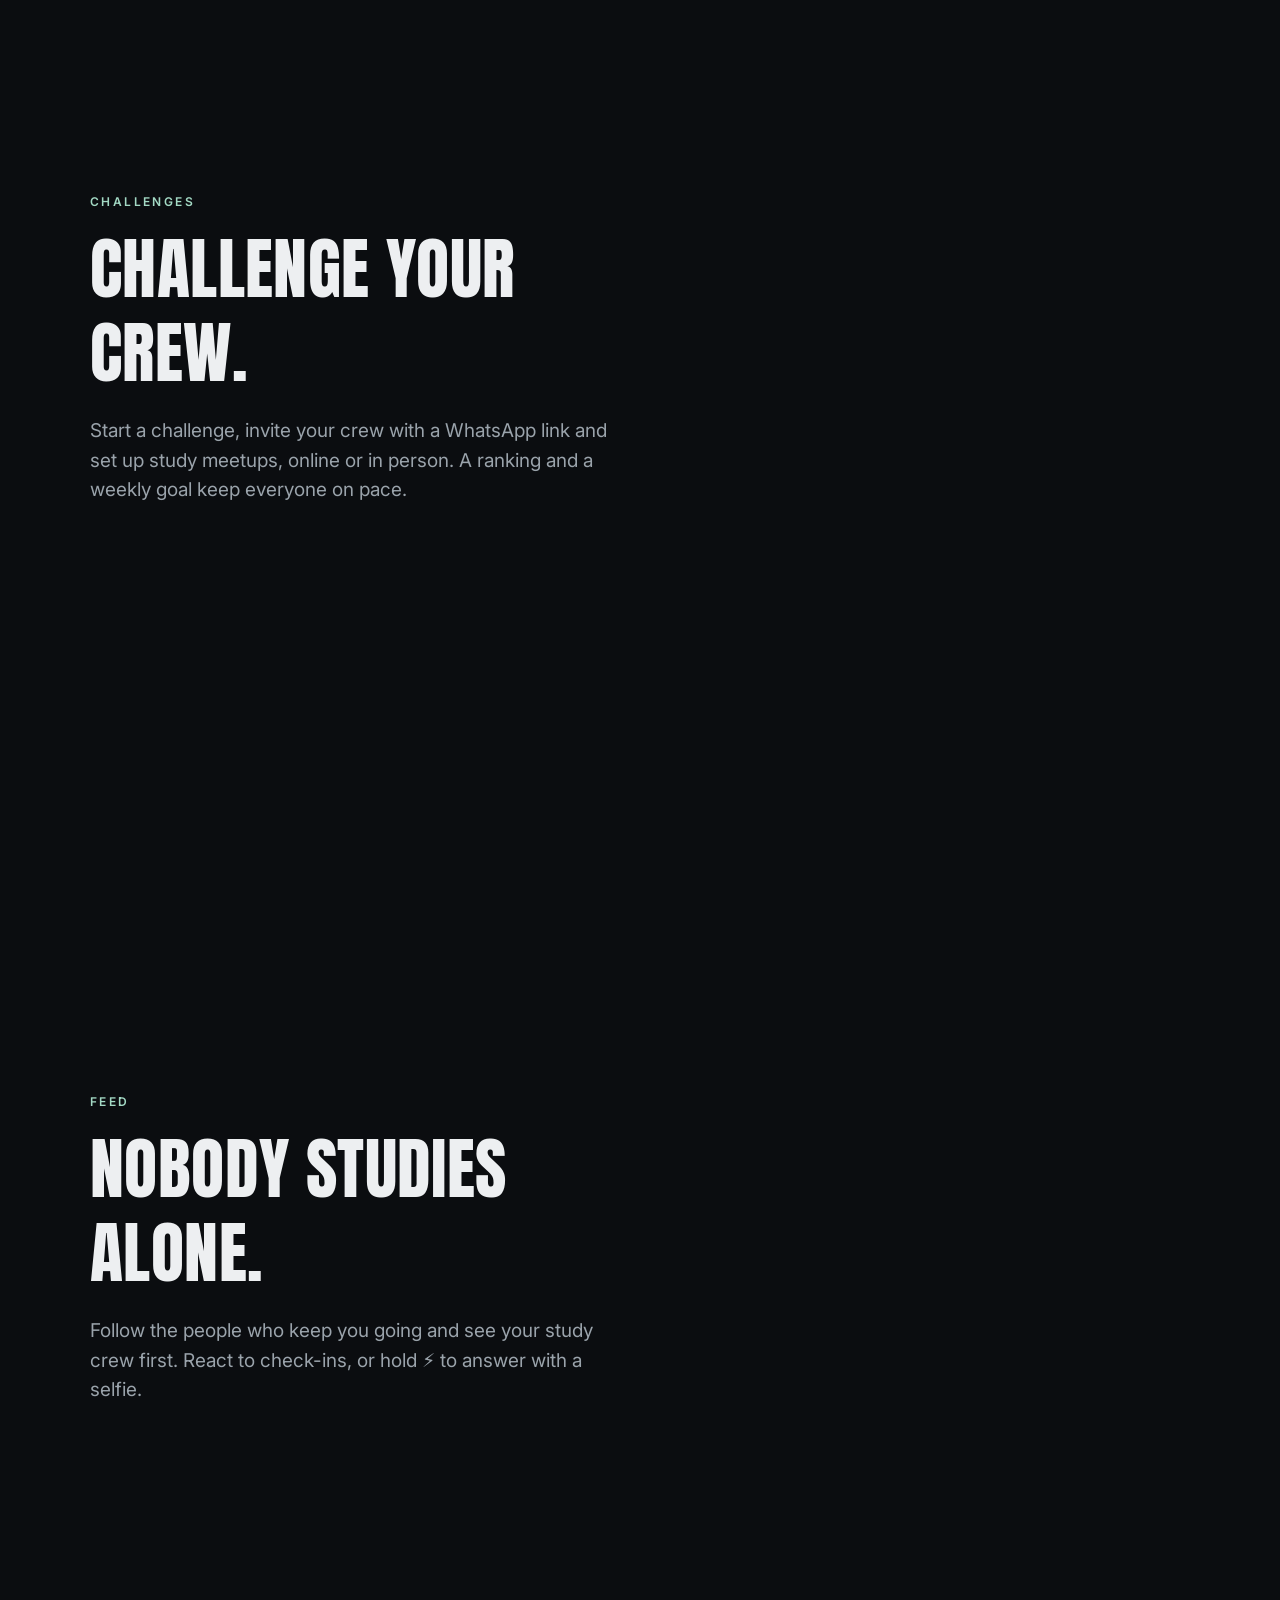
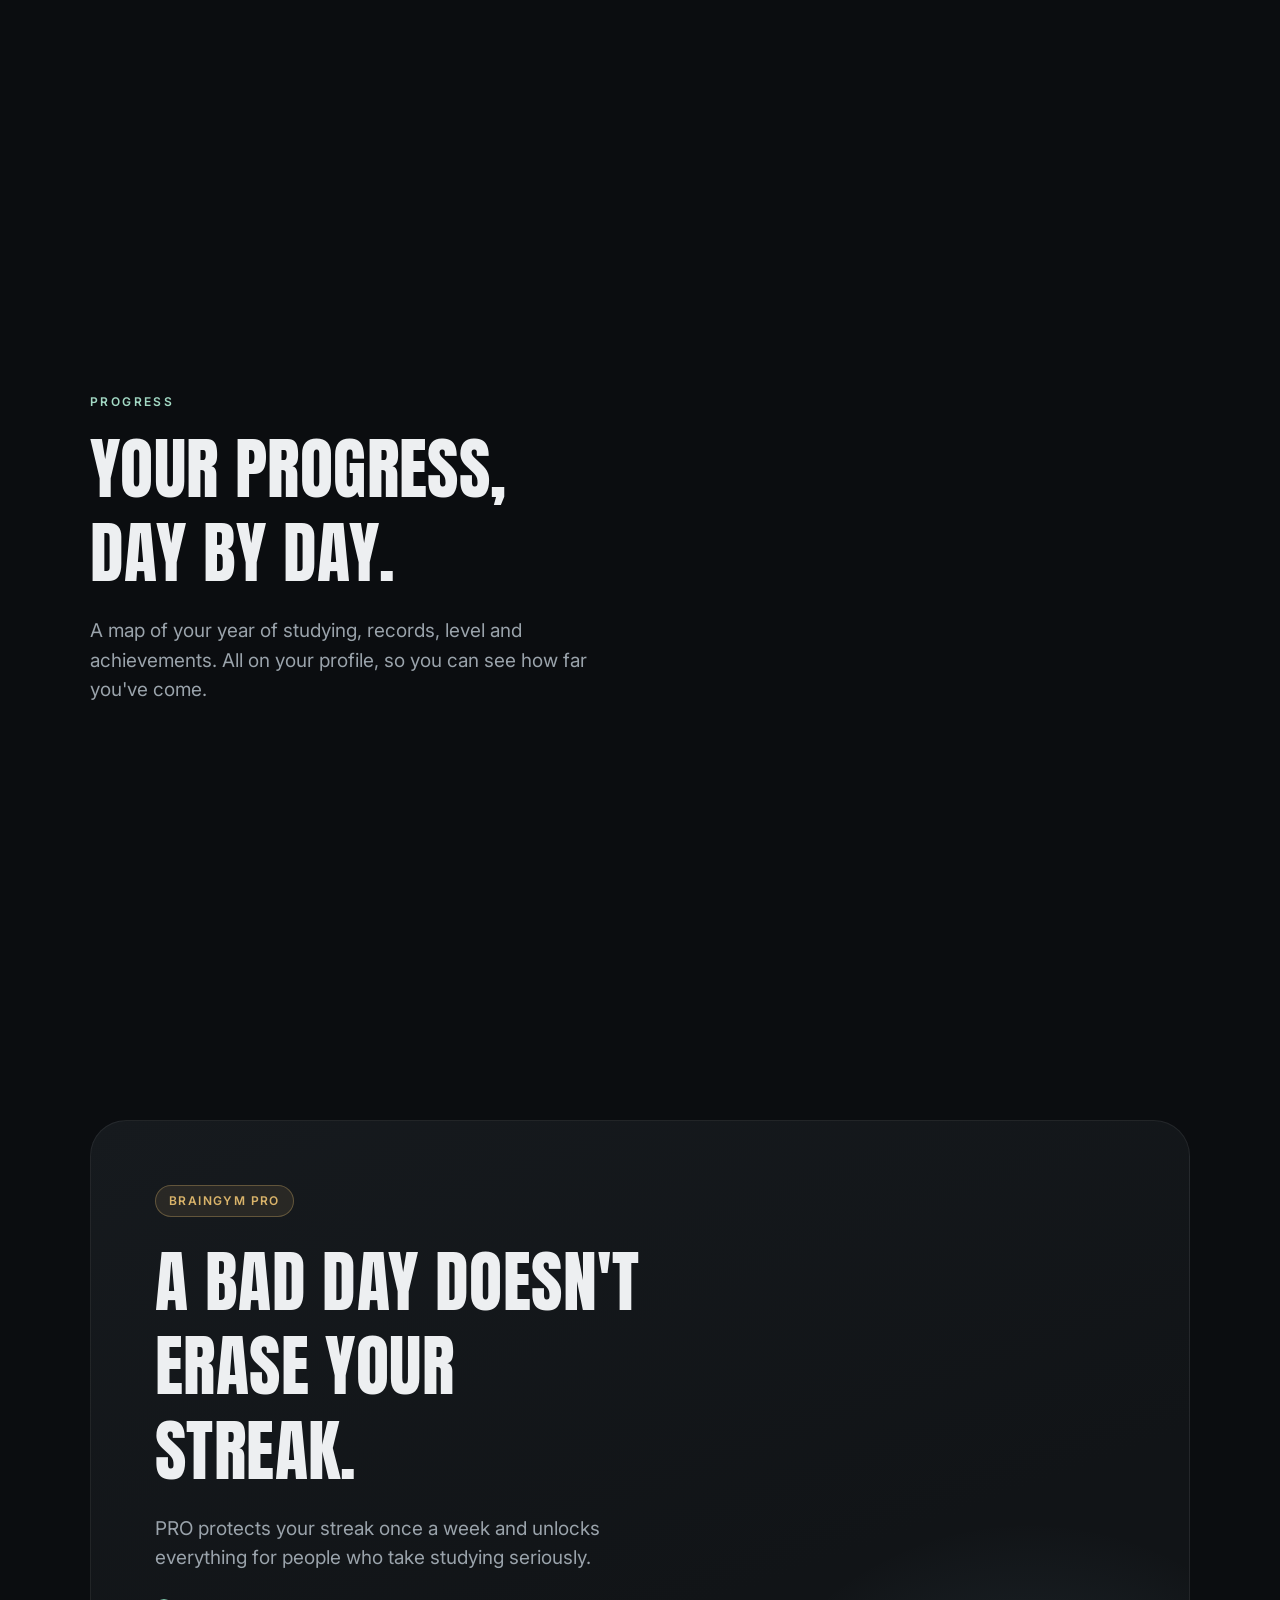
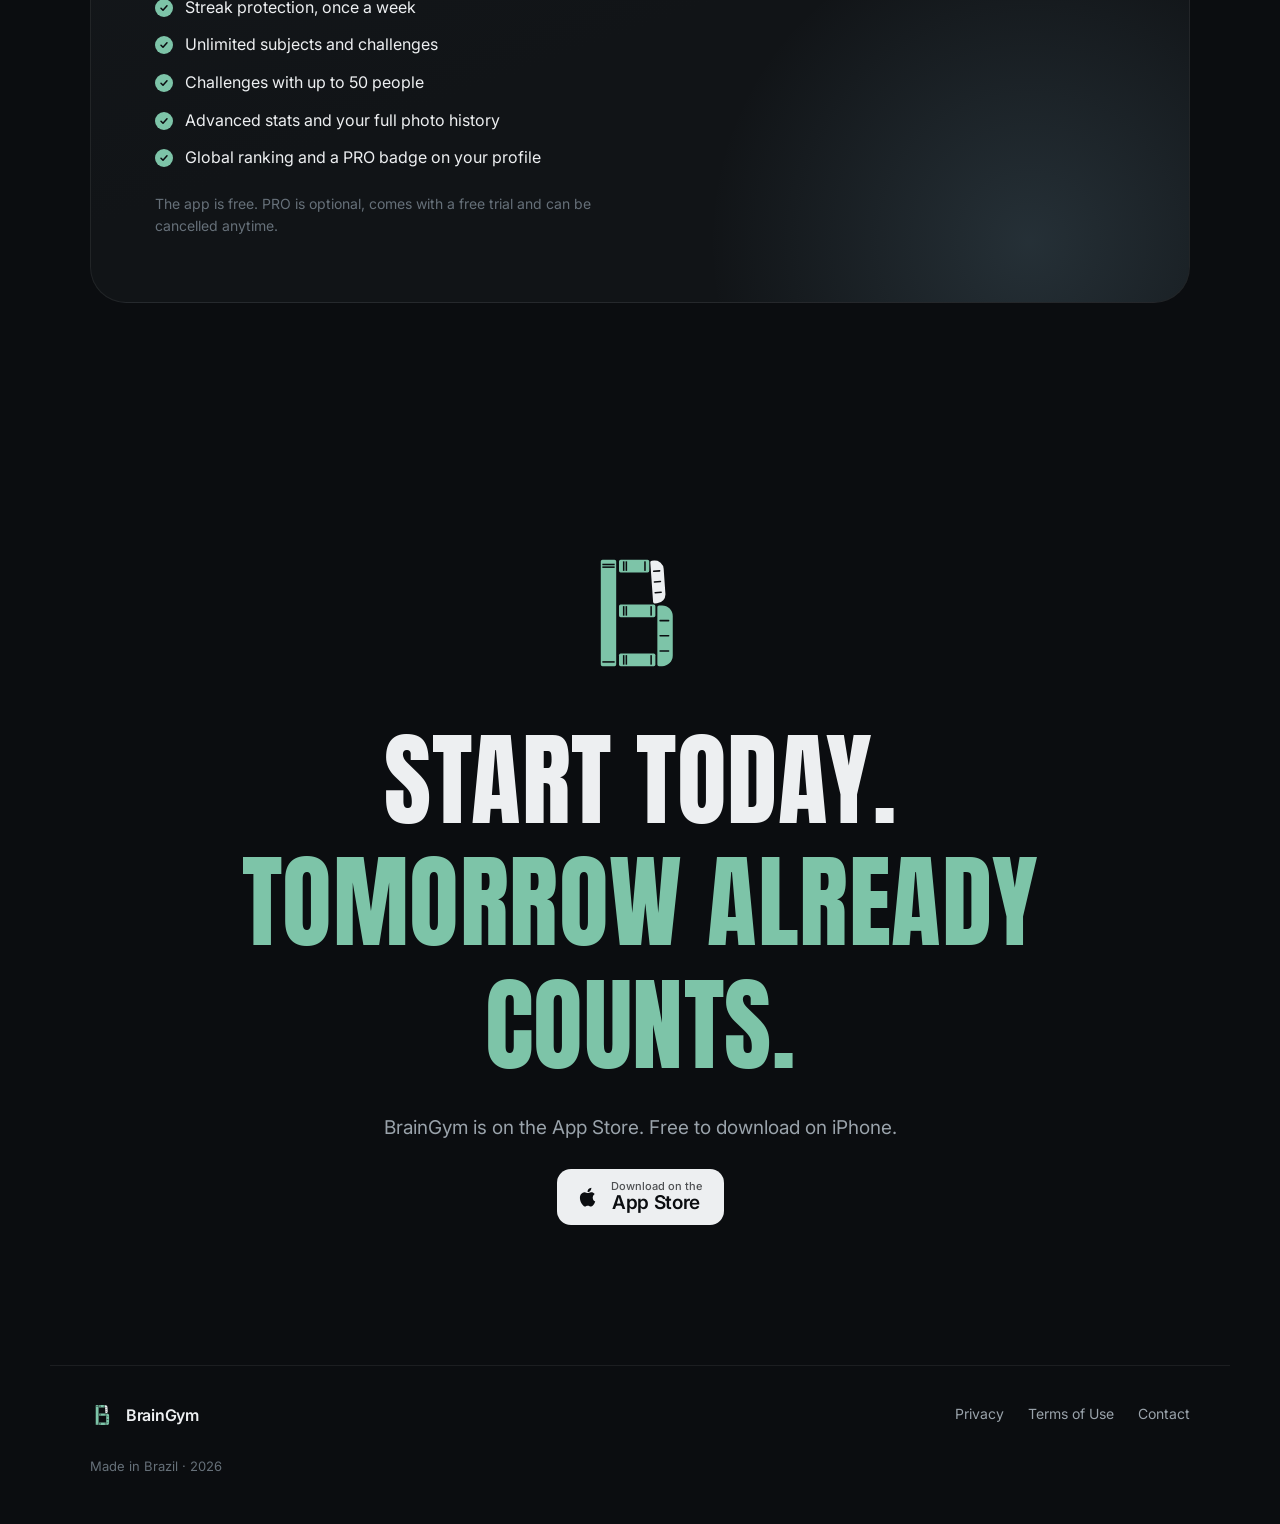
==== commit 77ed51af: "feat: show the 1.1 challenge screen (WhatsApp invites, meetups) and feed (For you, following, new re" ====
--- a/index.html
+++ b/index.html
@@ -128,14 +128,14 @@
         <article class="chapter" data-chapter="1" data-tint="sage">
           <p class="overline" data-i18n="f2.overline">Desafios</p>
           <h2 class="title" data-i18n="f2.title">Desafie sua turma.</h2>
-          <p class="lead" data-i18n="f2.body">Crie um desafio, chame os amigos com um código de 6 letras e acompanhe o ranking e a meta da semana.</p>
-          <div class="chapter__phone phone"><img src="/assets/app/03-challenges.webp" alt="" loading="lazy" width="660" height="1434" /></div>
+          <p class="lead" data-i18n="f2.body">Crie um desafio, chame a turma com um link pelo WhatsApp e marque encontros de estudo, online ou presenciais. Ranking e meta da semana para manter todo mundo no ritmo.</p>
+          <div class="chapter__phone phone"><img src="/assets/app/03-challenge-1-1.webp" alt="" loading="lazy" width="660" height="1434" /></div>
         </article>
         <article class="chapter" data-chapter="2" data-tint="sage">
           <p class="overline" data-i18n="f3.overline">Feed</p>
           <h2 class="title" data-i18n="f3.title">Ninguém estuda sozinho.</h2>
-          <p class="lead" data-i18n="f3.body">Veja quem está estudando agora, reaja aos check-ins da turma e comemore os marcos de cada um.</p>
-          <div class="chapter__phone phone"><img src="/assets/app/04-feed.webp" alt="" loading="lazy" width="660" height="1434" /></div>
+          <p class="lead" data-i18n="f3.body">Siga quem te motiva e veja primeiro quem estuda com você. Reaja aos check-ins, ou segure o ⚡ para responder com uma selfie.</p>
+          <div class="chapter__phone phone"><img src="/assets/app/04-feed-1-1.webp" alt="" loading="lazy" width="660" height="1434" /></div>
         </article>
         <article class="chapter" data-chapter="3" data-tint="blue">
           <p class="overline" data-i18n="f4.overline">Progresso</p>
@@ -148,8 +148,8 @@
         <div class="s-feat__glow" data-feat-glow></div>
         <div class="phone s-feat__phone" data-feat-phone>
           <img src="/assets/app/02-home-atrisk.webp" alt="" data-feat-screen="0" class="is-on" />
-          <img src="/assets/app/03-challenges.webp" alt="" data-feat-screen="1" loading="lazy" />
-          <img src="/assets/app/04-feed.webp" alt="" data-feat-screen="2" loading="lazy" />
+          <img src="/assets/app/03-challenge-1-1.webp" alt="" data-feat-screen="1" loading="lazy" />
+          <img src="/assets/app/04-feed-1-1.webp" alt="" data-feat-screen="2" loading="lazy" />
           <img src="/assets/app/05-profile.webp" alt="" data-feat-screen="3" loading="lazy" />
         </div>
         <img class="float float--pill s-feat__pill" src="/assets/app/at-risk-pill.webp" alt="" data-feat-pill />
@@ -209,6 +209,6 @@
     <p class="footer__meta"><span data-i18n="footer.made">Feito no Brasil</span> · <span id="year"></span></p>
   </footer>
 
-  <script src="/script.js?v=32" defer></script>
+  <script src="/script.js?v=33" defer></script>
 </body>
 </html>
